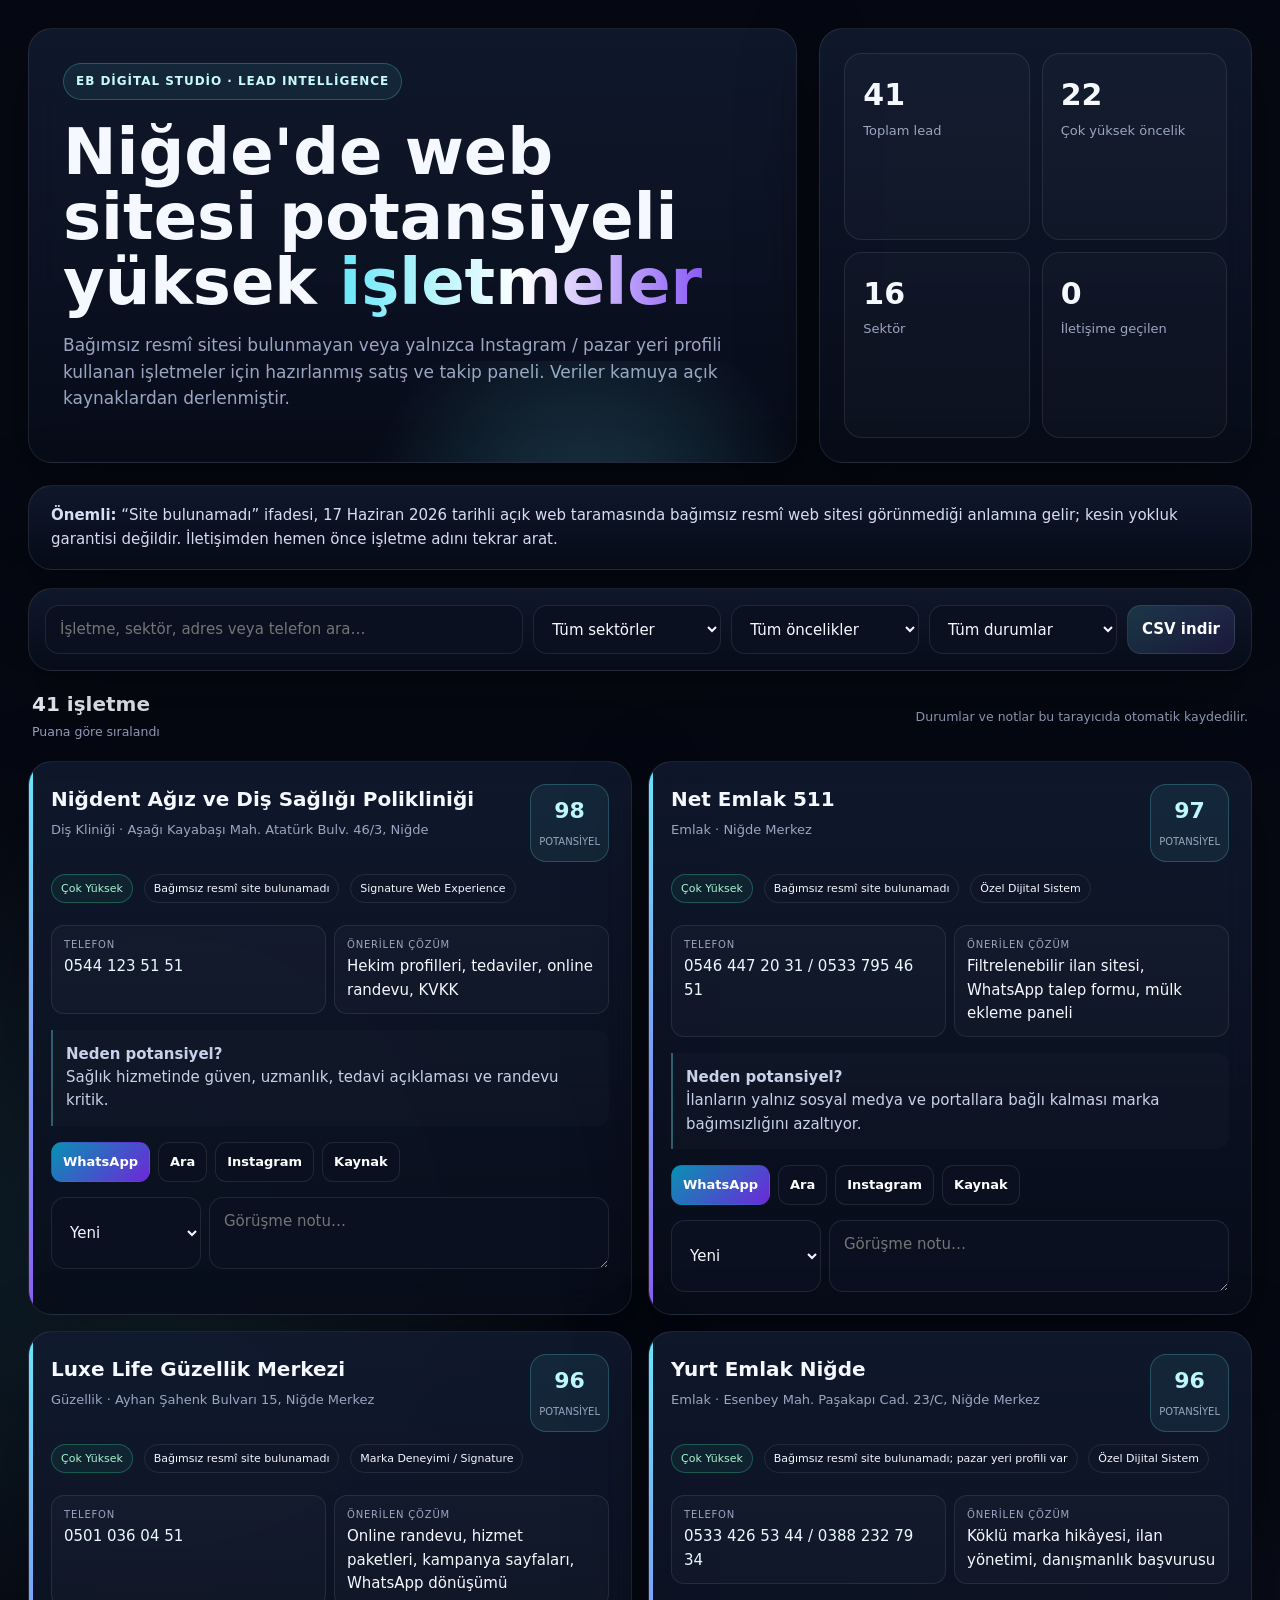
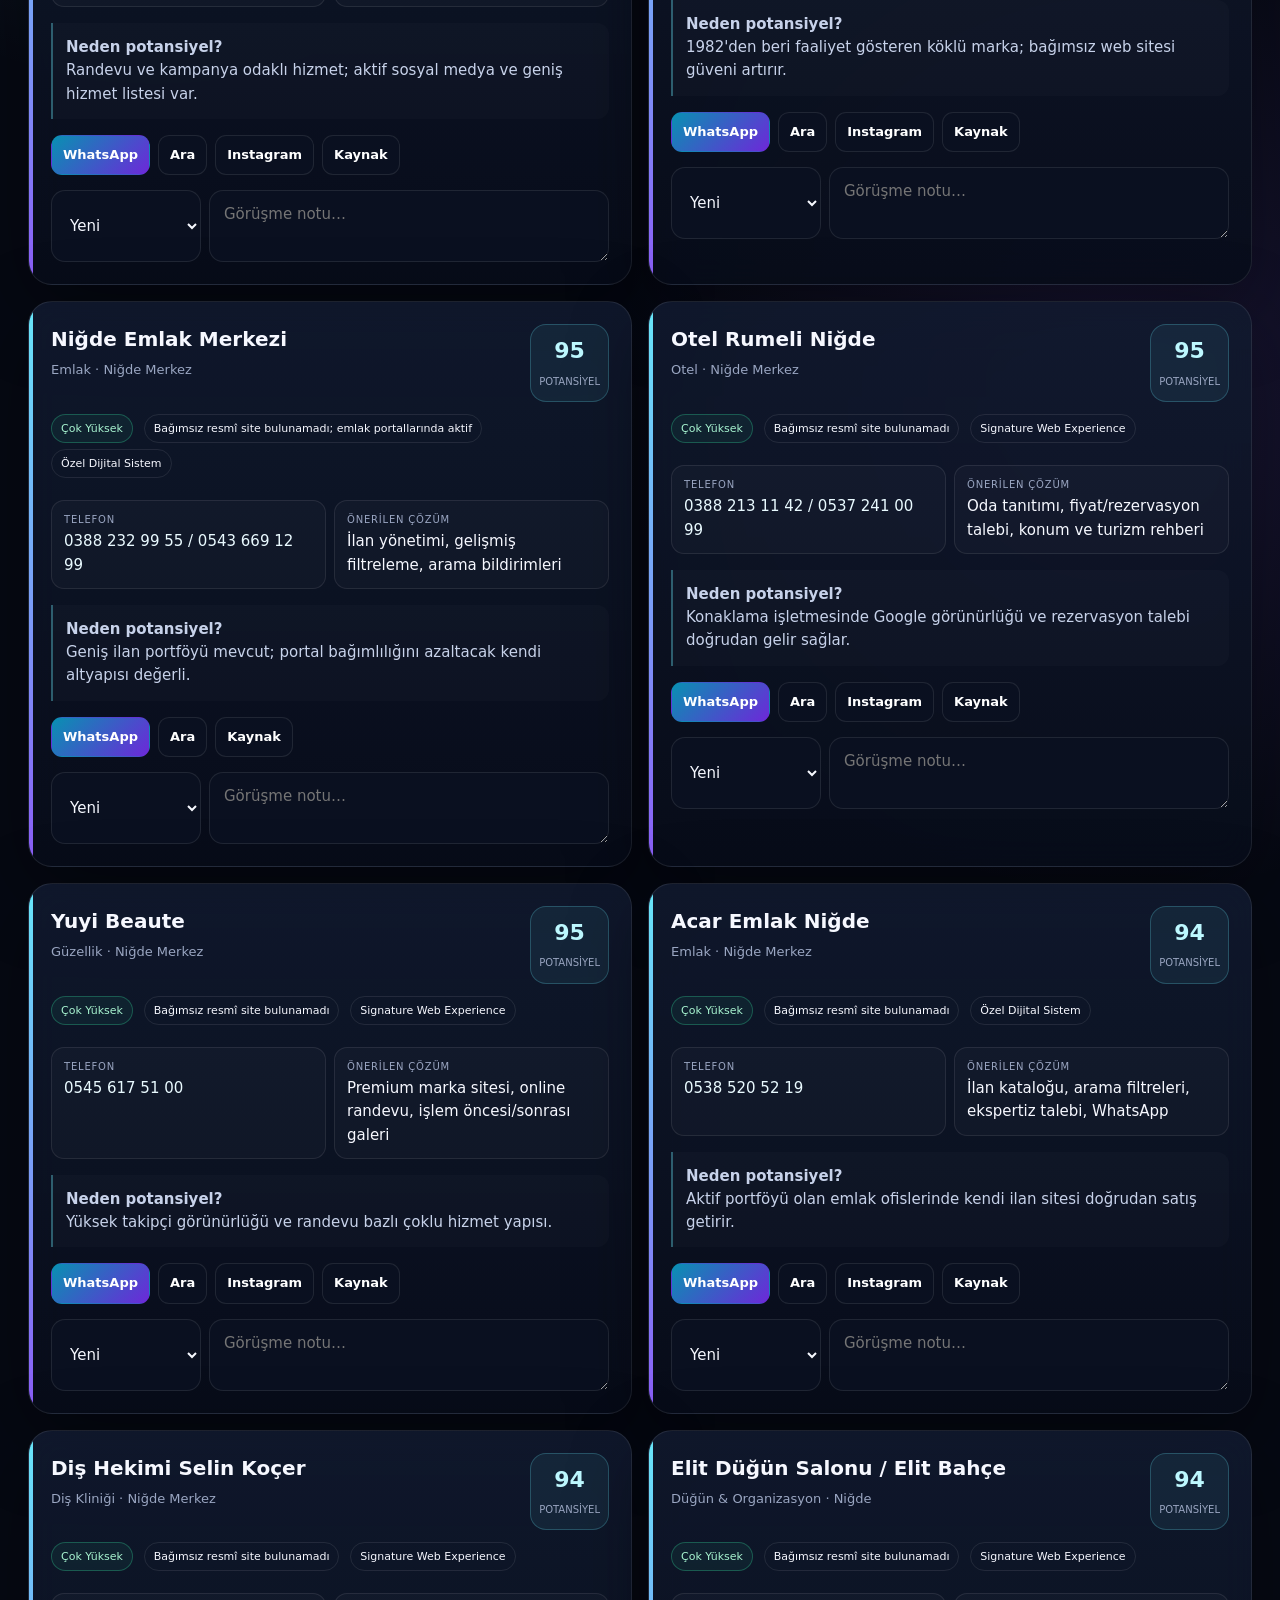
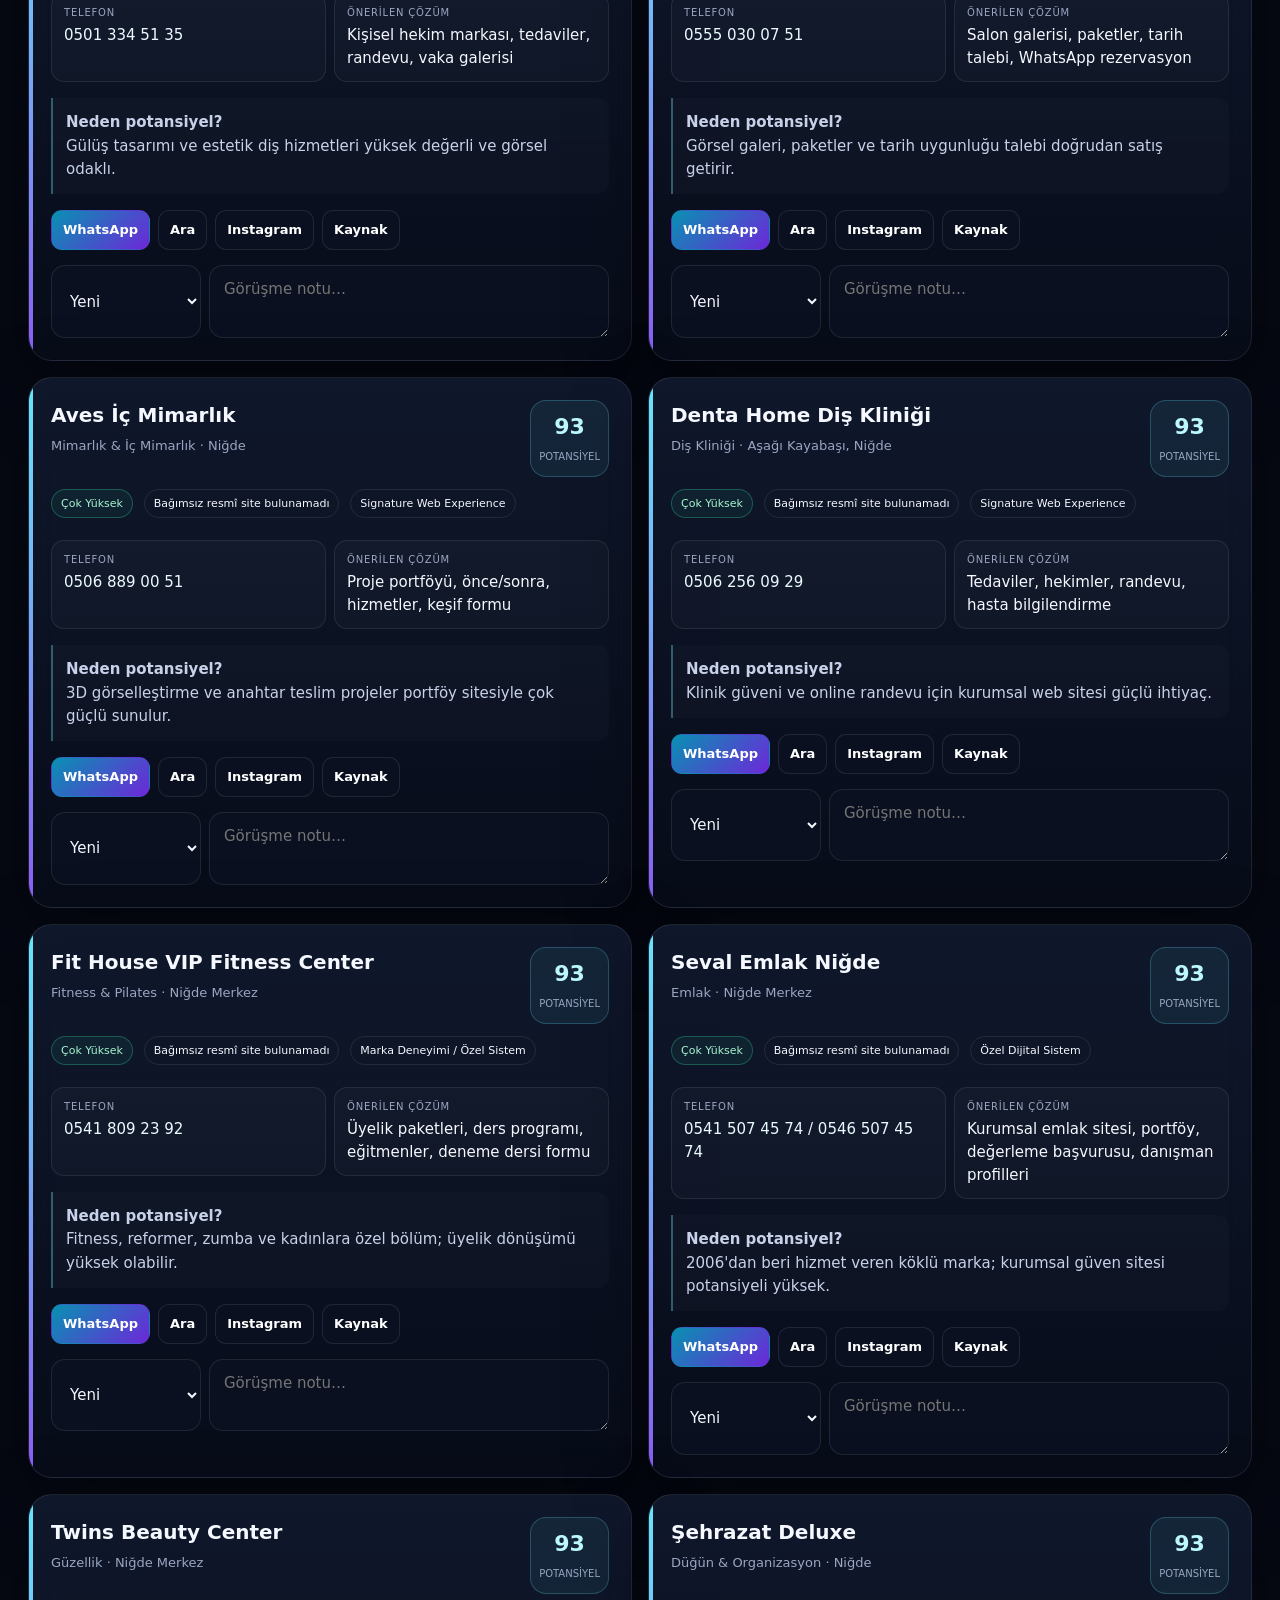
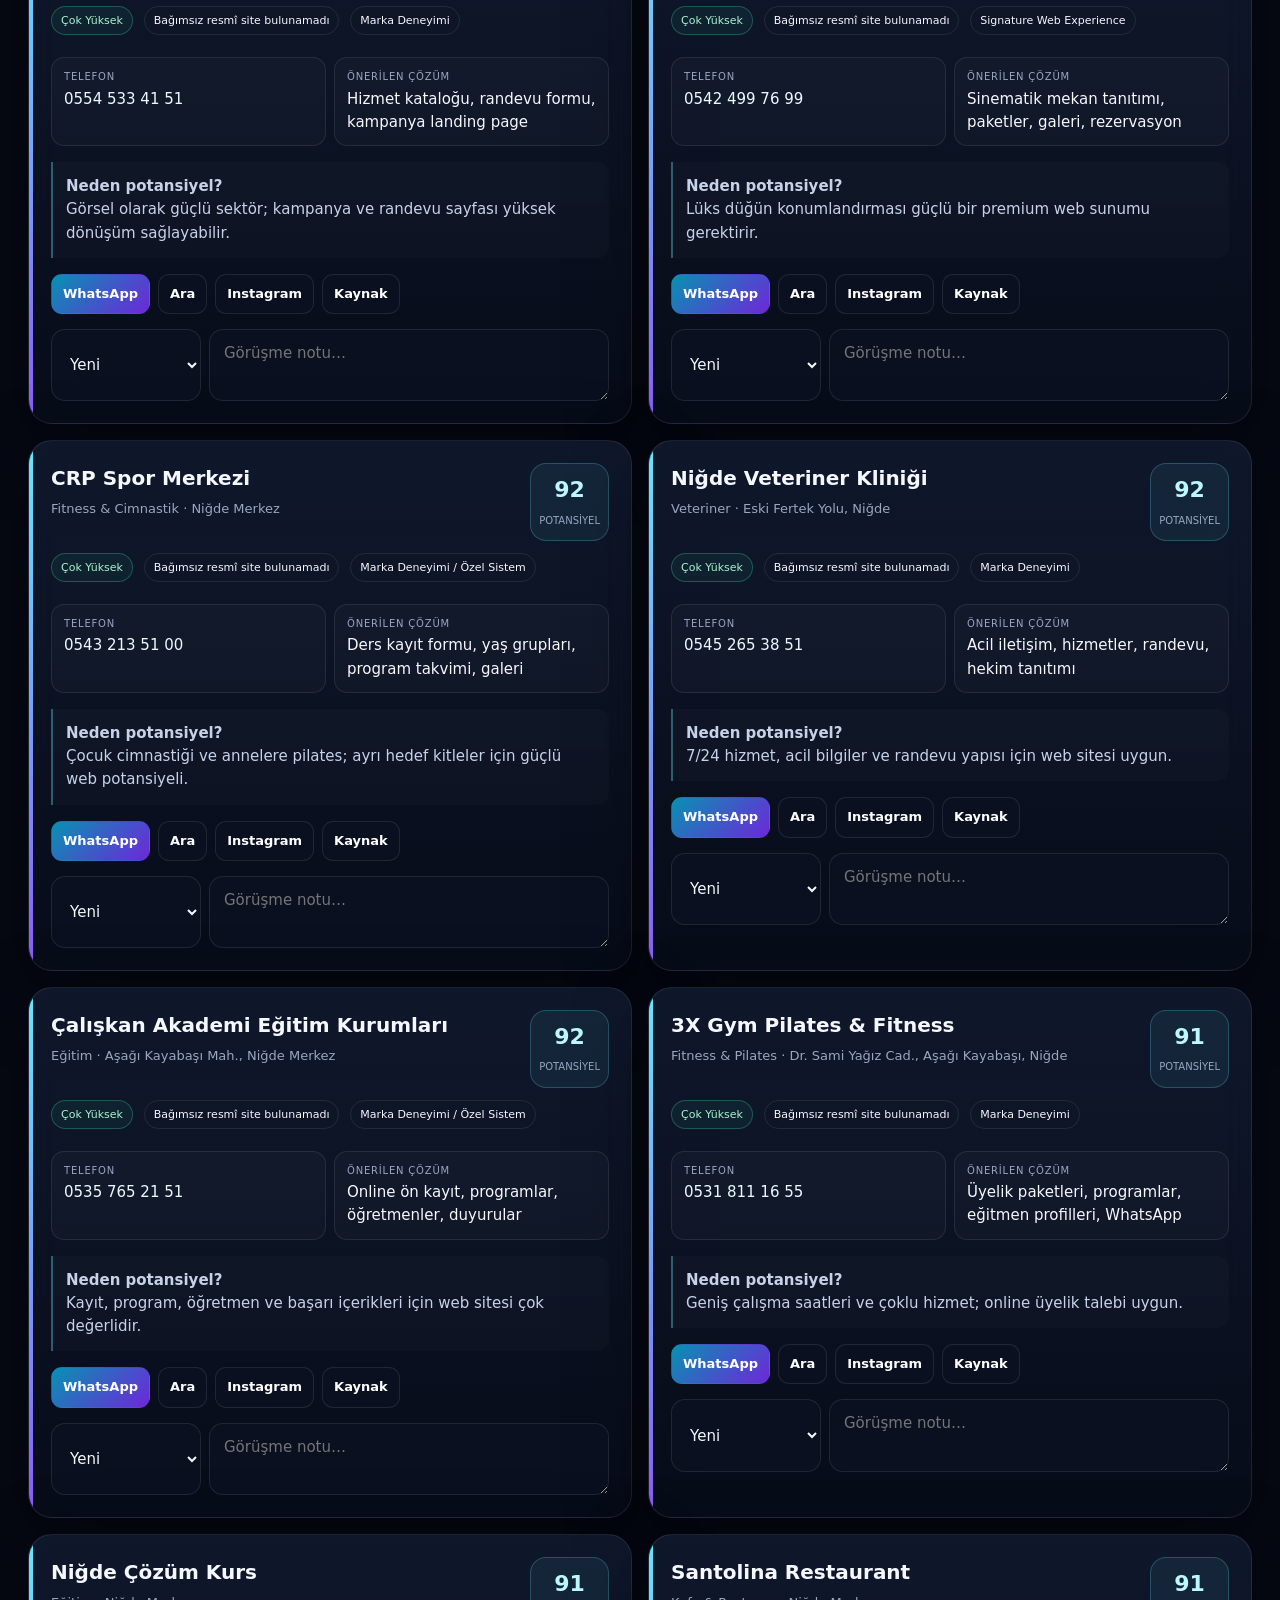
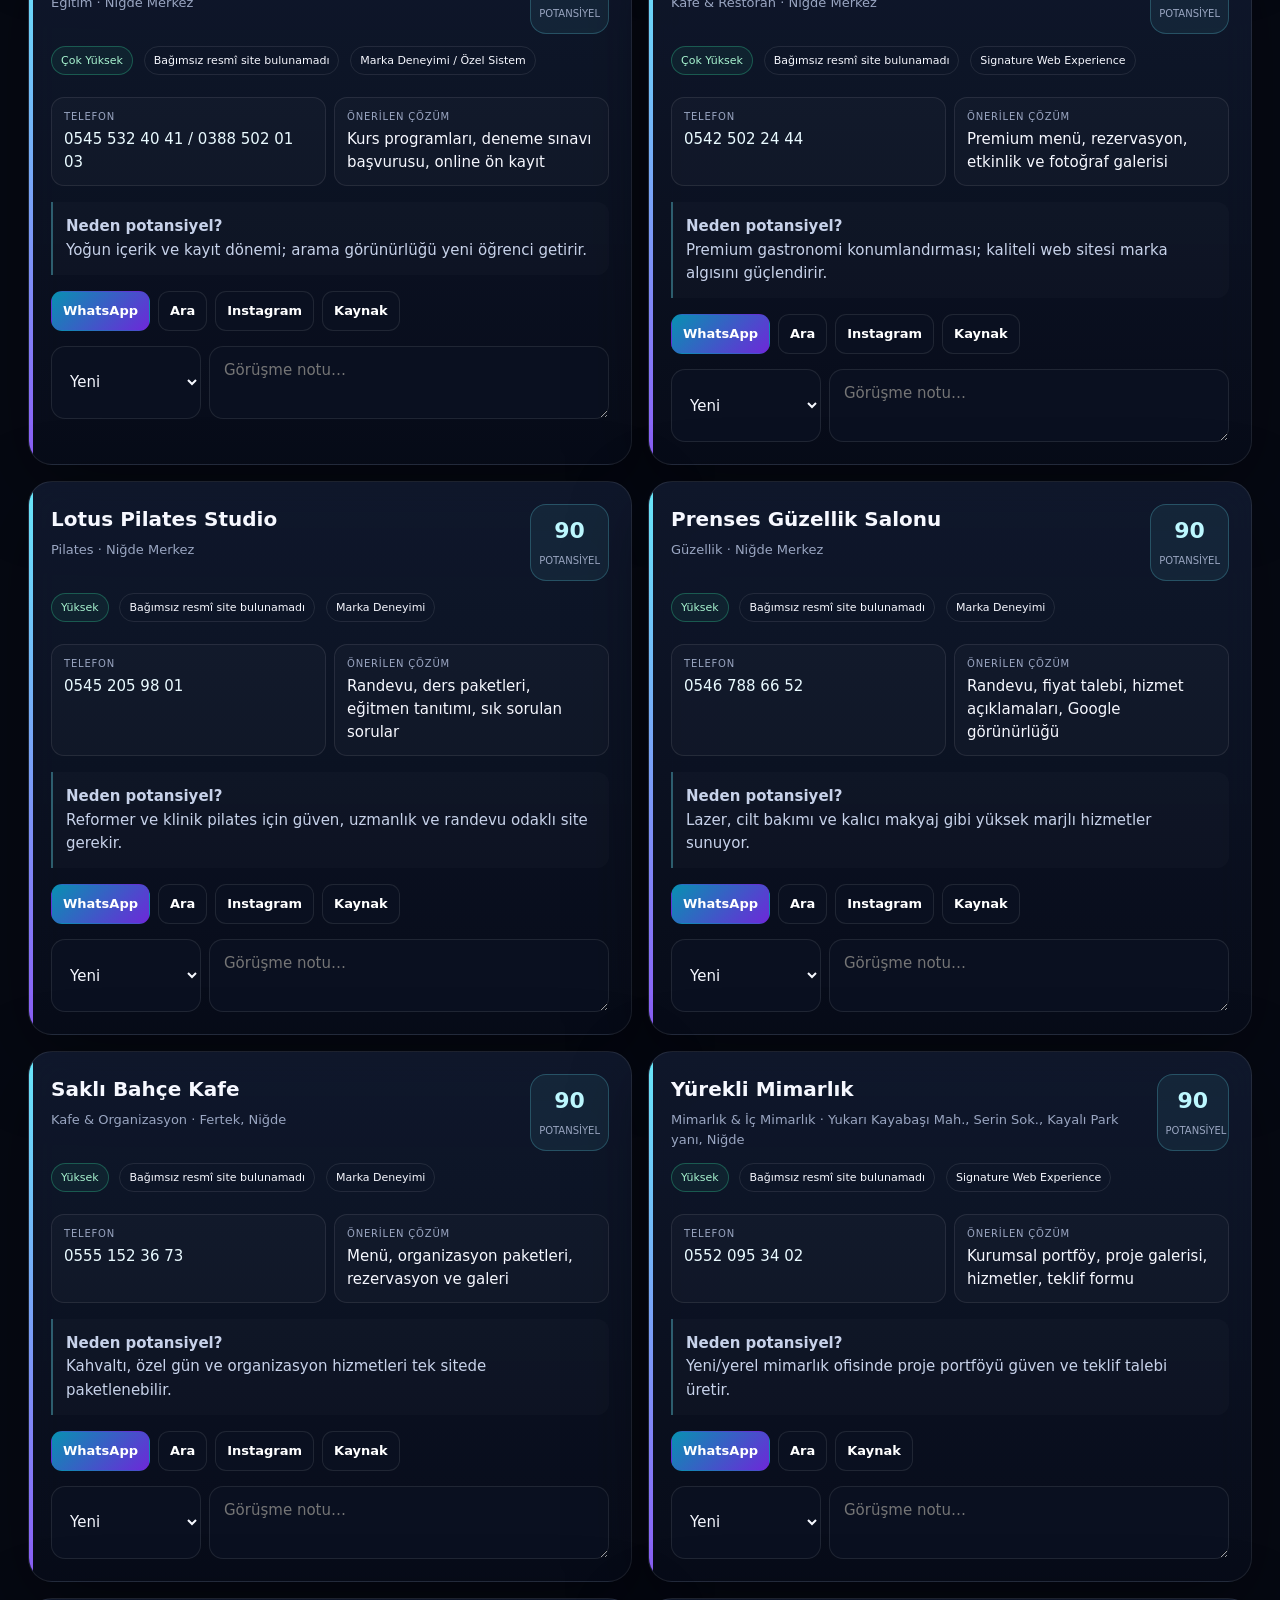
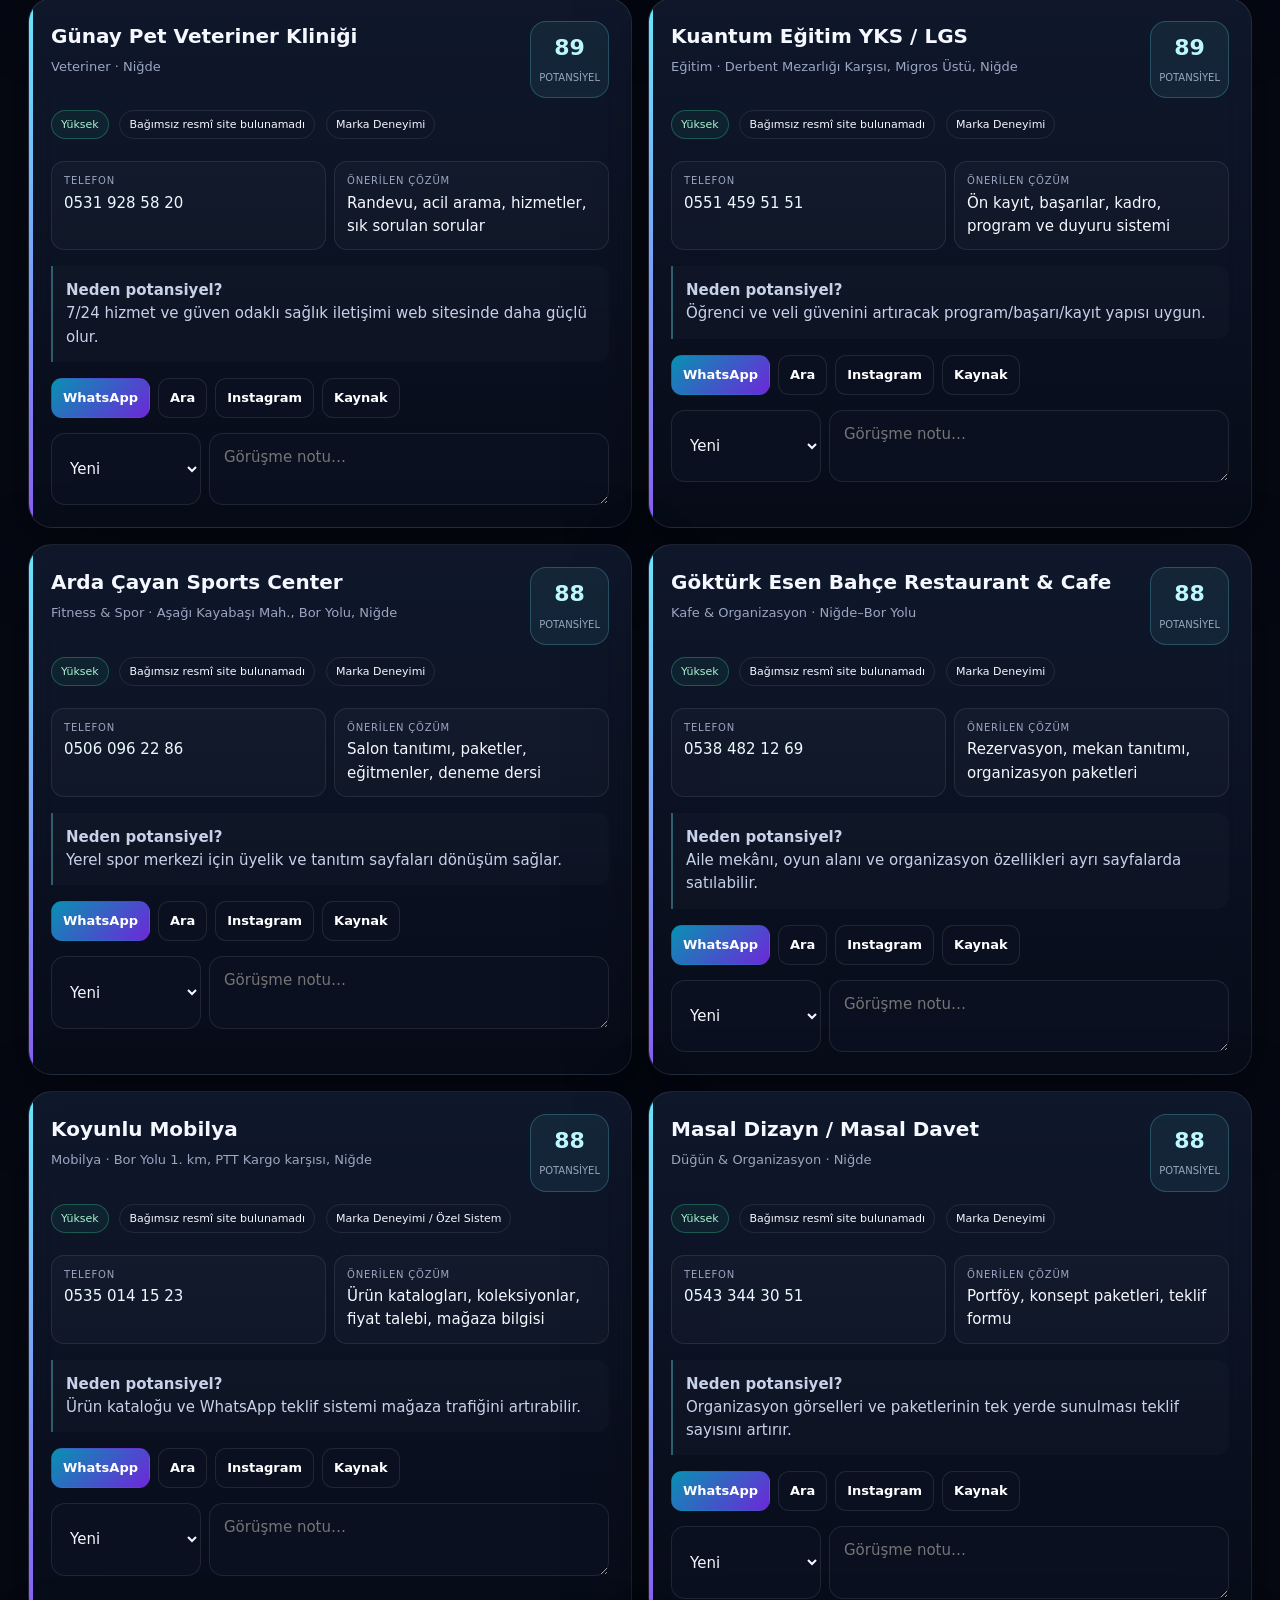
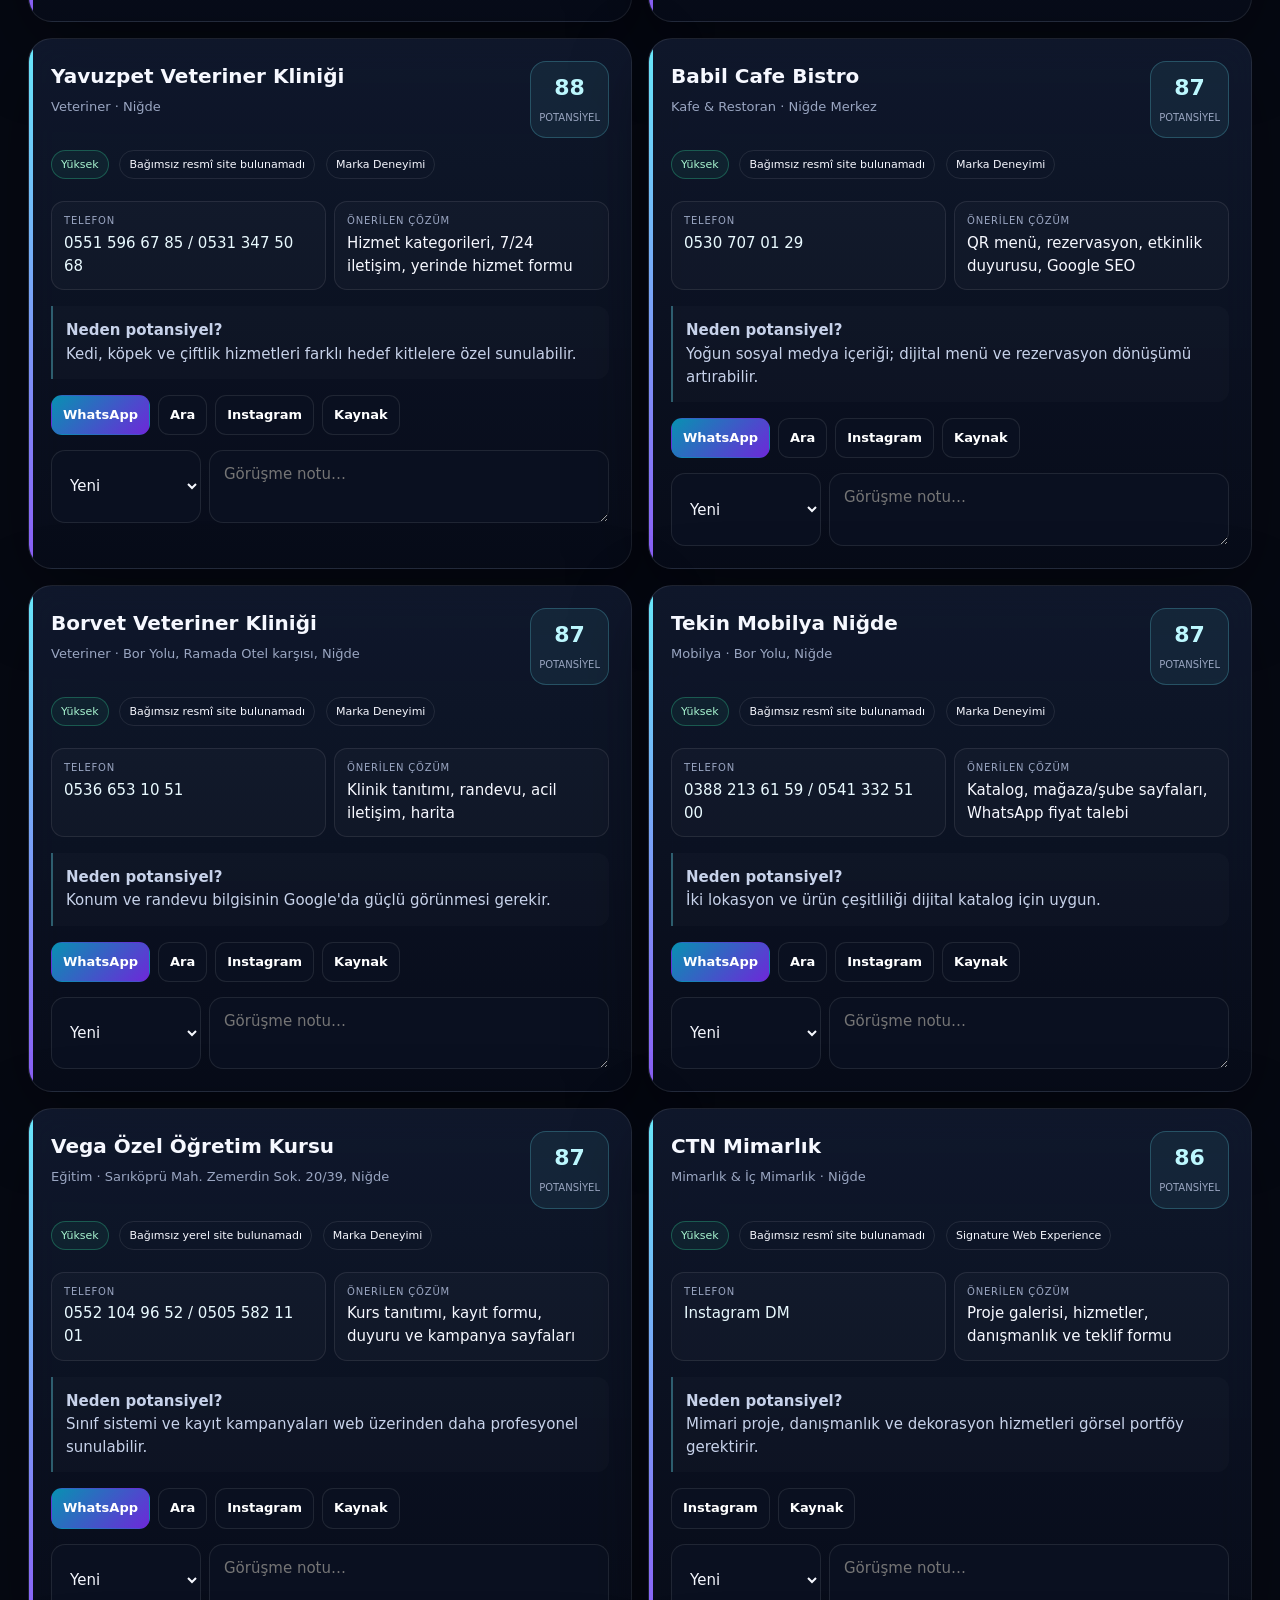
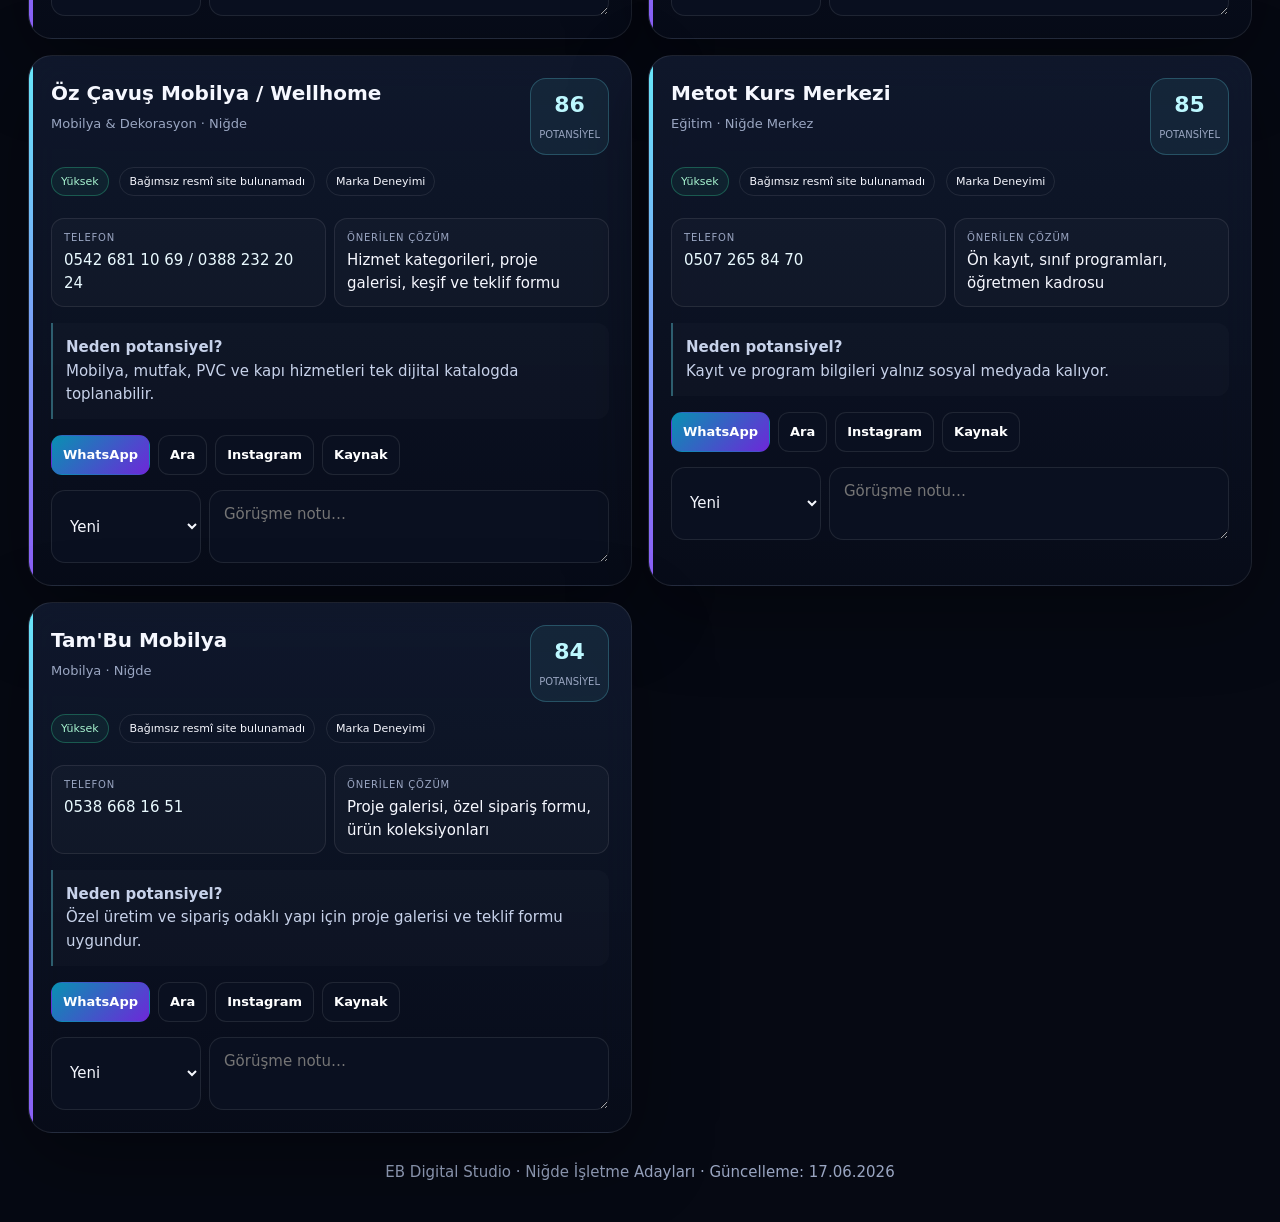
==== index.html @ fa76f68d "Add files via upload" ====
<!doctype html>
<html lang="tr">
<head>
<meta charset="utf-8">
<meta name="viewport" content="width=device-width,initial-scale=1">
<title>Niğde Web Sitesi Potansiyel İşletmeler | EB Digital Studio</title>
<meta name="description" content="Niğde'de bağımsız web sitesi bulunmayan veya yalnız sosyal medya/pazar yeri kullanan yüksek potansiyelli işletmeler için lead takip paneli.">
<style>
:root {
  --bg:#060913; --panel:#0d1324; --panel2:#111a2f; --text:#f6f8ff; --muted:#9aa6c2;
  --line:rgba(255,255,255,.09); --accent:#67e8f9; --accent2:#8b5cf6; --good:#34d399;
  --warn:#fbbf24; --danger:#fb7185; --shadow:0 24px 80px rgba(0,0,0,.35);
}
*{box-sizing:border-box}
html{scroll-behavior:smooth}
body{margin:0;background:
radial-gradient(circle at 12% 10%,rgba(103,232,249,.12),transparent 28rem),
radial-gradient(circle at 88% 16%,rgba(139,92,246,.14),transparent 32rem),var(--bg);
color:var(--text);font:15px/1.55 Inter,ui-sans-serif,system-ui,-apple-system,BlinkMacSystemFont,"Segoe UI",sans-serif;min-height:100vh}
a{color:inherit}.shell{max-width:1480px;margin:auto;padding:28px}
.hero{display:grid;grid-template-columns:1.6fr .9fr;gap:22px;align-items:stretch;margin-bottom:22px}
.panel{background:linear-gradient(180deg,rgba(17,26,47,.88),rgba(8,13,26,.9));border:1px solid var(--line);border-radius:24px;box-shadow:var(--shadow);backdrop-filter:blur(16px)}
.hero-main{padding:34px;position:relative;overflow:hidden}
.hero-main:after{content:"";position:absolute;inset:auto -10% -55% 35%;height:340px;background:radial-gradient(circle,rgba(103,232,249,.22),transparent 68%);pointer-events:none}
.badge{display:inline-flex;gap:8px;align-items:center;padding:8px 12px;border:1px solid rgba(103,232,249,.26);border-radius:999px;background:rgba(103,232,249,.07);color:#c7f9ff;font-weight:700;font-size:12px;letter-spacing:.08em;text-transform:uppercase}
h1{font-size:clamp(32px,5vw,66px);line-height:1.02;margin:20px 0 14px;max-width:880px}
.grad{background:linear-gradient(90deg,var(--accent),#fff,var(--accent2));-webkit-background-clip:text;color:transparent}
.hero p{color:var(--muted);max-width:860px;font-size:17px}
.stats{padding:24px;display:grid;grid-template-columns:repeat(2,1fr);gap:12px}
.stat{padding:18px;border:1px solid var(--line);border-radius:18px;background:rgba(255,255,255,.025)}
.stat b{font-size:30px;display:block}.stat span{color:var(--muted);font-size:13px}
.notice{padding:18px 22px;margin:18px 0;color:#d6def5}
.toolbar{padding:16px;display:grid;grid-template-columns:1.4fr repeat(3,minmax(150px,.55fr)) auto;gap:10px;position:sticky;top:10px;z-index:20}
input,select,button,textarea{font:inherit}.control{width:100%;border:1px solid var(--line);background:#0a1020;color:var(--text);padding:12px 14px;border-radius:14px;outline:none}
.control:focus{border-color:rgba(103,232,249,.55);box-shadow:0 0 0 4px rgba(103,232,249,.08)}
button{cursor:pointer}.btn{border:1px solid var(--line);background:linear-gradient(135deg,rgba(103,232,249,.16),rgba(139,92,246,.14));color:#fff;border-radius:14px;padding:11px 14px;font-weight:800}
.btn:hover{border-color:rgba(103,232,249,.45);transform:translateY(-1px)}
.summary{display:flex;gap:10px;align-items:center;justify-content:space-between;margin:18px 4px}
.summary strong{font-size:20px}.summary small{color:var(--muted)}
.grid{display:grid;grid-template-columns:repeat(2,minmax(0,1fr));gap:16px}
.card{padding:22px;position:relative;overflow:hidden}.card:before{content:"";position:absolute;inset:0 auto auto 0;width:4px;height:100%;background:linear-gradient(var(--accent),var(--accent2))}
.card-head{display:flex;justify-content:space-between;gap:16px;align-items:flex-start}
.card h2{margin:0 0 5px;font-size:20px}.cat{color:var(--muted);font-size:13px}
.score{min-width:70px;text-align:center;border-radius:16px;padding:9px 8px;border:1px solid rgba(103,232,249,.23);background:rgba(103,232,249,.07)}
.score b{font-size:22px;display:block;color:#bdf8ff}.score span{font-size:10px;color:var(--muted)}
.meta{display:grid;grid-template-columns:repeat(2,minmax(0,1fr));gap:8px;margin:16px 0}
.meta div{padding:11px 12px;border:1px solid var(--line);border-radius:13px;background:rgba(255,255,255,.025)}
.meta small{display:block;color:var(--muted);font-size:10px;text-transform:uppercase;letter-spacing:.08em;margin-bottom:3px}
.meta a{text-decoration:none;color:#e9faff}
.tag{display:inline-flex;padding:5px 9px;border-radius:999px;border:1px solid var(--line);font-size:11px;margin:0 6px 6px 0}
.tag.high{border-color:rgba(52,211,153,.32);color:#a7f3d0;background:rgba(52,211,153,.07)}
.copy{margin:12px 0;padding:13px;border-left:2px solid rgba(103,232,249,.35);background:rgba(255,255,255,.02);border-radius:0 12px 12px 0;color:#c7d2ea}
.actions{display:flex;gap:8px;flex-wrap:wrap;margin-top:16px}
.actions a,.actions button{text-decoration:none;border:1px solid var(--line);background:#0a1020;color:#fff;padding:9px 11px;border-radius:11px;font-weight:700;font-size:13px}
.actions a.primary{background:linear-gradient(135deg,#0891b2,#6d28d9);border-color:transparent}
.crm{display:grid;grid-template-columns:150px 1fr;gap:8px;margin-top:15px}.note{min-height:42px;resize:vertical}
.footer{margin:28px 0 10px;text-align:center;color:var(--muted)}.empty{padding:60px;text-align:center;color:var(--muted);display:none}
@media(max-width:1050px){.hero{grid-template-columns:1fr}.toolbar{grid-template-columns:1fr 1fr}.grid{grid-template-columns:1fr}}
@media(max-width:620px){.shell{padding:14px}.hero-main{padding:24px}.toolbar{grid-template-columns:1fr;position:static}.stats{grid-template-columns:1fr 1fr;padding:14px}.meta{grid-template-columns:1fr}.crm{grid-template-columns:1fr}}
</style>
</head>
<body>
<div class="shell">
  <section class="hero">
    <div class="panel hero-main">
      <span class="badge">EB Digital Studio · Lead Intelligence</span>
      <h1>Niğde'de web sitesi potansiyeli yüksek <span class="grad">işletmeler</span></h1>
      <p>Bağımsız resmî sitesi bulunmayan veya yalnızca Instagram / pazar yeri profili kullanan işletmeler için hazırlanmış satış ve takip paneli. Veriler kamuya açık kaynaklardan derlenmiştir.</p>
    </div>
    <div class="panel stats">
      <div class="stat"><b id="totalStat">41</b><span>Toplam lead</span></div>
      <div class="stat"><b id="veryHighStat">22</b><span>Çok yüksek öncelik</span></div>
      <div class="stat"><b id="categoryStat">16</b><span>Sektör</span></div>
      <div class="stat"><b id="contactedStat">0</b><span>İletişime geçilen</span></div>
    </div>
  </section>

  <div class="panel notice">
    <strong>Önemli:</strong> “Site bulunamadı” ifadesi, 17 Haziran 2026 tarihli açık web taramasında bağımsız resmî web sitesi görünmediği anlamına gelir; kesin yokluk garantisi değildir. İletişimden hemen önce işletme adını tekrar arat.
  </div>

  <section class="panel toolbar">
    <input class="control" id="search" placeholder="İşletme, sektör, adres veya telefon ara…">
    <select class="control" id="category"><option value="">Tüm sektörler</option></select>
    <select class="control" id="priority"><option value="">Tüm öncelikler</option><option>Çok Yüksek</option><option>Yüksek</option></select>
    <select class="control" id="crmFilter"><option value="">Tüm durumlar</option><option>Yeni</option><option>İletişime Geçildi</option><option>Takip</option><option>İlgileniyor</option><option>Kazanıldı</option><option>Uygun Değil</option></select>
    <button class="btn" id="exportBtn">CSV indir</button>
  </section>

  <div class="summary">
    <div><strong id="resultCount">41 işletme</strong><br><small>Puana göre sıralandı</small></div>
    <small>Durumlar ve notlar bu tarayıcıda otomatik kaydedilir.</small>
  </div>

  <main class="grid" id="grid"></main>
  <div class="panel empty" id="empty">Bu filtrelere uygun işletme bulunamadı.</div>
  <footer class="footer">EB Digital Studio · Niğde İşletme Adayları · Güncelleme: 17.06.2026</footer>
</div>

<script>
const leads = [{"name": "Niğdent Ağız ve Diş Sağlığı Polikliniği", "category": "Diş Kliniği", "phone": "0544 123 51 51", "instagram": "https://www.instagram.com/nigdentadsp/", "address": "Aşağı Kayabaşı Mah. Atatürk Bulv. 46/3, Niğde", "score": 98, "priority": "Çok Yüksek", "status": "Bağımsız resmî site bulunamadı", "reason": "Sağlık hizmetinde güven, uzmanlık, tedavi açıklaması ve randevu kritik.", "solution": "Hekim profilleri, tedaviler, online randevu, KVKK", "package": "Signature Web Experience", "source": "https://www.instagram.com/nigdentadsp/"}, {"name": "Net Emlak 511", "category": "Emlak", "phone": "0546 447 20 31 / 0533 795 46 51", "instagram": "https://www.instagram.com/net_emlak511/", "address": "Niğde Merkez", "score": 97, "priority": "Çok Yüksek", "status": "Bağımsız resmî site bulunamadı", "reason": "İlanların yalnız sosyal medya ve portallara bağlı kalması marka bağımsızlığını azaltıyor.", "solution": "Filtrelenebilir ilan sitesi, WhatsApp talep formu, mülk ekleme paneli", "package": "Özel Dijital Sistem", "source": "https://www.instagram.com/net_emlak511/"}, {"name": "Luxe Life Güzellik Merkezi", "category": "Güzellik", "phone": "0501 036 04 51", "instagram": "https://www.instagram.com/luxelife_nigde/", "address": "Ayhan Şahenk Bulvarı 15, Niğde Merkez", "score": 96, "priority": "Çok Yüksek", "status": "Bağımsız resmî site bulunamadı", "reason": "Randevu ve kampanya odaklı hizmet; aktif sosyal medya ve geniş hizmet listesi var.", "solution": "Online randevu, hizmet paketleri, kampanya sayfaları, WhatsApp dönüşümü", "package": "Marka Deneyimi / Signature", "source": "https://www.instagram.com/luxelife_nigde/"}, {"name": "Yurt Emlak Niğde", "category": "Emlak", "phone": "0533 426 53 44 / 0388 232 79 34", "instagram": "https://www.instagram.com/yurtemlaknigde/", "address": "Esenbey Mah. Paşakapı Cad. 23/C, Niğde Merkez", "score": 96, "priority": "Çok Yüksek", "status": "Bağımsız resmî site bulunamadı; pazar yeri profili var", "reason": "1982'den beri faaliyet gösteren köklü marka; bağımsız web sitesi güveni artırır.", "solution": "Köklü marka hikâyesi, ilan yönetimi, danışmanlık başvurusu", "package": "Özel Dijital Sistem", "source": "https://www.instagram.com/yurtemlaknigde/"}, {"name": "Niğde Emlak Merkezi", "category": "Emlak", "phone": "0388 232 99 55 / 0543 669 12 99", "instagram": "", "address": "Niğde Merkez", "score": 95, "priority": "Çok Yüksek", "status": "Bağımsız resmî site bulunamadı; emlak portallarında aktif", "reason": "Geniş ilan portföyü mevcut; portal bağımlılığını azaltacak kendi altyapısı değerli.", "solution": "İlan yönetimi, gelişmiş filtreleme, arama bildirimleri", "package": "Özel Dijital Sistem", "source": "https://www.hepsiemlak.com/emlak-ofisi/nigde-emlak-merkezi-692268"}, {"name": "Otel Rumeli Niğde", "category": "Otel", "phone": "0388 213 11 42 / 0537 241 00 99", "instagram": "https://www.instagram.com/otel_rumeli/", "address": "Niğde Merkez", "score": 95, "priority": "Çok Yüksek", "status": "Bağımsız resmî site bulunamadı", "reason": "Konaklama işletmesinde Google görünürlüğü ve rezervasyon talebi doğrudan gelir sağlar.", "solution": "Oda tanıtımı, fiyat/rezervasyon talebi, konum ve turizm rehberi", "package": "Signature Web Experience", "source": "https://www.instagram.com/otel_rumeli/"}, {"name": "Yuyi Beaute", "category": "Güzellik", "phone": "0545 617 51 00", "instagram": "https://www.instagram.com/yuyibeaute/", "address": "Niğde Merkez", "score": 95, "priority": "Çok Yüksek", "status": "Bağımsız resmî site bulunamadı", "reason": "Yüksek takipçi görünürlüğü ve randevu bazlı çoklu hizmet yapısı.", "solution": "Premium marka sitesi, online randevu, işlem öncesi/sonrası galeri", "package": "Signature Web Experience", "source": "https://www.instagram.com/yuyibeaute/"}, {"name": "Acar Emlak Niğde", "category": "Emlak", "phone": "0538 520 52 19", "instagram": "https://www.instagram.com/acaremlaknigde/", "address": "Niğde Merkez", "score": 94, "priority": "Çok Yüksek", "status": "Bağımsız resmî site bulunamadı", "reason": "Aktif portföyü olan emlak ofislerinde kendi ilan sitesi doğrudan satış getirir.", "solution": "İlan kataloğu, arama filtreleri, ekspertiz talebi, WhatsApp", "package": "Özel Dijital Sistem", "source": "https://www.instagram.com/acaremlaknigde/"}, {"name": "Diş Hekimi Selin Koçer", "category": "Diş Kliniği", "phone": "0501 334 51 35", "instagram": "https://www.instagram.com/nigdestetikdishekimi/", "address": "Niğde Merkez", "score": 94, "priority": "Çok Yüksek", "status": "Bağımsız resmî site bulunamadı", "reason": "Gülüş tasarımı ve estetik diş hizmetleri yüksek değerli ve görsel odaklı.", "solution": "Kişisel hekim markası, tedaviler, randevu, vaka galerisi", "package": "Signature Web Experience", "source": "https://www.instagram.com/nigdestetikdishekimi/"}, {"name": "Elit Düğün Salonu / Elit Bahçe", "category": "Düğün & Organizasyon", "phone": "0555 030 07 51", "instagram": "https://www.instagram.com/elitsalon51/", "address": "Niğde", "score": 94, "priority": "Çok Yüksek", "status": "Bağımsız resmî site bulunamadı", "reason": "Görsel galeri, paketler ve tarih uygunluğu talebi doğrudan satış getirir.", "solution": "Salon galerisi, paketler, tarih talebi, WhatsApp rezervasyon", "package": "Signature Web Experience", "source": "https://www.instagram.com/elitsalon51/"}, {"name": "Aves İç Mimarlık", "category": "Mimarlık & İç Mimarlık", "phone": "0506 889 00 51", "instagram": "https://www.instagram.com/aves_icmimarlik/", "address": "Niğde", "score": 93, "priority": "Çok Yüksek", "status": "Bağımsız resmî site bulunamadı", "reason": "3D görselleştirme ve anahtar teslim projeler portföy sitesiyle çok güçlü sunulur.", "solution": "Proje portföyü, önce/sonra, hizmetler, keşif formu", "package": "Signature Web Experience", "source": "https://www.instagram.com/aves_icmimarlik/"}, {"name": "Denta Home Diş Kliniği", "category": "Diş Kliniği", "phone": "0506 256 09 29", "instagram": "https://www.instagram.com/dentahomenigde/", "address": "Aşağı Kayabaşı, Niğde", "score": 93, "priority": "Çok Yüksek", "status": "Bağımsız resmî site bulunamadı", "reason": "Klinik güveni ve online randevu için kurumsal web sitesi güçlü ihtiyaç.", "solution": "Tedaviler, hekimler, randevu, hasta bilgilendirme", "package": "Signature Web Experience", "source": "https://www.instagram.com/dentahomenigde/"}, {"name": "Fit House VIP Fitness Center", "category": "Fitness & Pilates", "phone": "0541 809 23 92", "instagram": "https://www.instagram.com/fithousevip/", "address": "Niğde Merkez", "score": 93, "priority": "Çok Yüksek", "status": "Bağımsız resmî site bulunamadı", "reason": "Fitness, reformer, zumba ve kadınlara özel bölüm; üyelik dönüşümü yüksek olabilir.", "solution": "Üyelik paketleri, ders programı, eğitmenler, deneme dersi formu", "package": "Marka Deneyimi / Özel Sistem", "source": "https://www.instagram.com/fithousevip/"}, {"name": "Seval Emlak Niğde", "category": "Emlak", "phone": "0541 507 45 74 / 0546 507 45 74", "instagram": "https://www.instagram.com/sevalemlaknigde/", "address": "Niğde Merkez", "score": 93, "priority": "Çok Yüksek", "status": "Bağımsız resmî site bulunamadı", "reason": "2006'dan beri hizmet veren köklü marka; kurumsal güven sitesi potansiyeli yüksek.", "solution": "Kurumsal emlak sitesi, portföy, değerleme başvurusu, danışman profilleri", "package": "Özel Dijital Sistem", "source": "https://www.instagram.com/sevalemlaknigde/"}, {"name": "Twins Beauty Center", "category": "Güzellik", "phone": "0554 533 41 51", "instagram": "https://www.instagram.com/twinss_beauty_center/", "address": "Niğde Merkez", "score": 93, "priority": "Çok Yüksek", "status": "Bağımsız resmî site bulunamadı", "reason": "Görsel olarak güçlü sektör; kampanya ve randevu sayfası yüksek dönüşüm sağlayabilir.", "solution": "Hizmet kataloğu, randevu formu, kampanya landing page", "package": "Marka Deneyimi", "source": "https://www.instagram.com/twinss_beauty_center/"}, {"name": "Şehrazat Deluxe", "category": "Düğün & Organizasyon", "phone": "0542 499 76 99", "instagram": "https://www.instagram.com/sehrazatdeluxe/", "address": "Niğde", "score": 93, "priority": "Çok Yüksek", "status": "Bağımsız resmî site bulunamadı", "reason": "Lüks düğün konumlandırması güçlü bir premium web sunumu gerektirir.", "solution": "Sinematik mekan tanıtımı, paketler, galeri, rezervasyon", "package": "Signature Web Experience", "source": "https://www.instagram.com/sehrazatdeluxe/"}, {"name": "CRP Spor Merkezi", "category": "Fitness & Cimnastik", "phone": "0543 213 51 00", "instagram": "https://www.instagram.com/crpspormerkezi/", "address": "Niğde Merkez", "score": 92, "priority": "Çok Yüksek", "status": "Bağımsız resmî site bulunamadı", "reason": "Çocuk cimnastiği ve annelere pilates; ayrı hedef kitleler için güçlü web potansiyeli.", "solution": "Ders kayıt formu, yaş grupları, program takvimi, galeri", "package": "Marka Deneyimi / Özel Sistem", "source": "https://www.instagram.com/crpspormerkezi/"}, {"name": "Niğde Veteriner Kliniği", "category": "Veteriner", "phone": "0545 265 38 51", "instagram": "https://www.instagram.com/nigdeveterinerklinigi/", "address": "Eski Fertek Yolu, Niğde", "score": 92, "priority": "Çok Yüksek", "status": "Bağımsız resmî site bulunamadı", "reason": "7/24 hizmet, acil bilgiler ve randevu yapısı için web sitesi uygun.", "solution": "Acil iletişim, hizmetler, randevu, hekim tanıtımı", "package": "Marka Deneyimi", "source": "https://www.instagram.com/nigdeveterinerklinigi/"}, {"name": "Çalışkan Akademi Eğitim Kurumları", "category": "Eğitim", "phone": "0535 765 21 51", "instagram": "https://www.instagram.com/caliskan_egitim/", "address": "Aşağı Kayabaşı Mah., Niğde Merkez", "score": 92, "priority": "Çok Yüksek", "status": "Bağımsız resmî site bulunamadı", "reason": "Kayıt, program, öğretmen ve başarı içerikleri için web sitesi çok değerlidir.", "solution": "Online ön kayıt, programlar, öğretmenler, duyurular", "package": "Marka Deneyimi / Özel Sistem", "source": "https://www.instagram.com/caliskan_egitim/"}, {"name": "3X Gym Pilates & Fitness", "category": "Fitness & Pilates", "phone": "0531 811 16 55", "instagram": "https://www.instagram.com/3xgym/", "address": "Dr. Sami Yağız Cad., Aşağı Kayabaşı, Niğde", "score": 91, "priority": "Çok Yüksek", "status": "Bağımsız resmî site bulunamadı", "reason": "Geniş çalışma saatleri ve çoklu hizmet; online üyelik talebi uygun.", "solution": "Üyelik paketleri, programlar, eğitmen profilleri, WhatsApp", "package": "Marka Deneyimi", "source": "https://www.instagram.com/3xgym/"}, {"name": "Niğde Çözüm Kurs", "category": "Eğitim", "phone": "0545 532 40 41 / 0388 502 01 03", "instagram": "https://www.instagram.com/nigdecozumkurs/", "address": "Niğde Merkez", "score": 91, "priority": "Çok Yüksek", "status": "Bağımsız resmî site bulunamadı", "reason": "Yoğun içerik ve kayıt dönemi; arama görünürlüğü yeni öğrenci getirir.", "solution": "Kurs programları, deneme sınavı başvurusu, online ön kayıt", "package": "Marka Deneyimi / Özel Sistem", "source": "https://www.instagram.com/nigdecozumkurs/"}, {"name": "Santolina Restaurant", "category": "Kafe & Restoran", "phone": "0542 502 24 44", "instagram": "https://www.instagram.com/santolinarestaurant/", "address": "Niğde Merkez", "score": 91, "priority": "Çok Yüksek", "status": "Bağımsız resmî site bulunamadı", "reason": "Premium gastronomi konumlandırması; kaliteli web sitesi marka algısını güçlendirir.", "solution": "Premium menü, rezervasyon, etkinlik ve fotoğraf galerisi", "package": "Signature Web Experience", "source": "https://www.instagram.com/santolinarestaurant/"}, {"name": "Lotus Pilates Studio", "category": "Pilates", "phone": "0545 205 98 01", "instagram": "https://www.instagram.com/pilateslotusstudio/", "address": "Niğde Merkez", "score": 90, "priority": "Yüksek", "status": "Bağımsız resmî site bulunamadı", "reason": "Reformer ve klinik pilates için güven, uzmanlık ve randevu odaklı site gerekir.", "solution": "Randevu, ders paketleri, eğitmen tanıtımı, sık sorulan sorular", "package": "Marka Deneyimi", "source": "https://www.instagram.com/pilateslotusstudio/"}, {"name": "Prenses Güzellik Salonu", "category": "Güzellik", "phone": "0546 788 66 52", "instagram": "https://www.instagram.com/prenses_guzellik_salonuuu/", "address": "Niğde Merkez", "score": 90, "priority": "Yüksek", "status": "Bağımsız resmî site bulunamadı", "reason": "Lazer, cilt bakımı ve kalıcı makyaj gibi yüksek marjlı hizmetler sunuyor.", "solution": "Randevu, fiyat talebi, hizmet açıklamaları, Google görünürlüğü", "package": "Marka Deneyimi", "source": "https://www.instagram.com/prenses_guzellik_salonuuu/"}, {"name": "Saklı Bahçe Kafe", "category": "Kafe & Organizasyon", "phone": "0555 152 36 73", "instagram": "https://www.instagram.com/saklibahcenigde/", "address": "Fertek, Niğde", "score": 90, "priority": "Yüksek", "status": "Bağımsız resmî site bulunamadı", "reason": "Kahvaltı, özel gün ve organizasyon hizmetleri tek sitede paketlenebilir.", "solution": "Menü, organizasyon paketleri, rezervasyon ve galeri", "package": "Marka Deneyimi", "source": "https://www.instagram.com/saklibahcenigde/"}, {"name": "Yürekli Mimarlık", "category": "Mimarlık & İç Mimarlık", "phone": "0552 095 34 02", "instagram": "", "address": "Yukarı Kayabaşı Mah., Serin Sok., Kayalı Park yanı, Niğde", "score": 90, "priority": "Yüksek", "status": "Bağımsız resmî site bulunamadı", "reason": "Yeni/yerel mimarlık ofisinde proje portföyü güven ve teklif talebi üretir.", "solution": "Kurumsal portföy, proje galerisi, hizmetler, teklif formu", "package": "Signature Web Experience", "source": "https://www.instagram.com/reel/C6RHHqZNBUA/"}, {"name": "Günay Pet Veteriner Kliniği", "category": "Veteriner", "phone": "0531 928 58 20", "instagram": "https://www.instagram.com/veteriner.gunay/", "address": "Niğde", "score": 89, "priority": "Yüksek", "status": "Bağımsız resmî site bulunamadı", "reason": "7/24 hizmet ve güven odaklı sağlık iletişimi web sitesinde daha güçlü olur.", "solution": "Randevu, acil arama, hizmetler, sık sorulan sorular", "package": "Marka Deneyimi", "source": "https://www.instagram.com/veteriner.gunay/"}, {"name": "Kuantum Eğitim YKS / LGS", "category": "Eğitim", "phone": "0551 459 51 51", "instagram": "https://www.instagram.com/nigdekuantumegitim/", "address": "Derbent Mezarlığı Karşısı, Migros Üstü, Niğde", "score": 89, "priority": "Yüksek", "status": "Bağımsız resmî site bulunamadı", "reason": "Öğrenci ve veli güvenini artıracak program/başarı/kayıt yapısı uygun.", "solution": "Ön kayıt, başarılar, kadro, program ve duyuru sistemi", "package": "Marka Deneyimi", "source": "https://www.instagram.com/nigdekuantumegitim/"}, {"name": "Arda Çayan Sports Center", "category": "Fitness & Spor", "phone": "0506 096 22 86", "instagram": "https://www.instagram.com/ardacayansportscenter/", "address": "Aşağı Kayabaşı Mah., Bor Yolu, Niğde", "score": 88, "priority": "Yüksek", "status": "Bağımsız resmî site bulunamadı", "reason": "Yerel spor merkezi için üyelik ve tanıtım sayfaları dönüşüm sağlar.", "solution": "Salon tanıtımı, paketler, eğitmenler, deneme dersi", "package": "Marka Deneyimi", "source": "https://www.instagram.com/p/DM-nWPwIWmS/"}, {"name": "Göktürk Esen Bahçe Restaurant & Cafe", "category": "Kafe & Organizasyon", "phone": "0538 482 12 69", "instagram": "https://www.instagram.com/esenbahce_gokturk/", "address": "Niğde–Bor Yolu", "score": 88, "priority": "Yüksek", "status": "Bağımsız resmî site bulunamadı", "reason": "Aile mekânı, oyun alanı ve organizasyon özellikleri ayrı sayfalarda satılabilir.", "solution": "Rezervasyon, mekan tanıtımı, organizasyon paketleri", "package": "Marka Deneyimi", "source": "https://www.instagram.com/reel/DLUhDbLtHt2/"}, {"name": "Koyunlu Mobilya", "category": "Mobilya", "phone": "0535 014 15 23", "instagram": "https://www.instagram.com/ergul.mobilya.nigde/", "address": "Bor Yolu 1. km, PTT Kargo karşısı, Niğde", "score": 88, "priority": "Yüksek", "status": "Bağımsız resmî site bulunamadı", "reason": "Ürün kataloğu ve WhatsApp teklif sistemi mağaza trafiğini artırabilir.", "solution": "Ürün katalogları, koleksiyonlar, fiyat talebi, mağaza bilgisi", "package": "Marka Deneyimi / Özel Sistem", "source": "https://www.instagram.com/ergul.mobilya.nigde/"}, {"name": "Masal Dizayn / Masal Davet", "category": "Düğün & Organizasyon", "phone": "0543 344 30 51", "instagram": "https://www.instagram.com/masal_dizaynn/", "address": "Niğde", "score": 88, "priority": "Yüksek", "status": "Bağımsız resmî site bulunamadı", "reason": "Organizasyon görselleri ve paketlerinin tek yerde sunulması teklif sayısını artırır.", "solution": "Portföy, konsept paketleri, teklif formu", "package": "Marka Deneyimi", "source": "https://www.instagram.com/masal_dizaynn/"}, {"name": "Yavuzpet Veteriner Kliniği", "category": "Veteriner", "phone": "0551 596 67 85 / 0531 347 50 68", "instagram": "https://www.instagram.com/nigde_yavuzpet_veterinerlik/", "address": "Niğde", "score": 88, "priority": "Yüksek", "status": "Bağımsız resmî site bulunamadı", "reason": "Kedi, köpek ve çiftlik hizmetleri farklı hedef kitlelere özel sunulabilir.", "solution": "Hizmet kategorileri, 7/24 iletişim, yerinde hizmet formu", "package": "Marka Deneyimi", "source": "https://www.instagram.com/nigde_yavuzpet_veterinerlik/"}, {"name": "Babil Cafe Bistro", "category": "Kafe & Restoran", "phone": "0530 707 01 29", "instagram": "https://www.instagram.com/babilcafebistro/", "address": "Niğde Merkez", "score": 87, "priority": "Yüksek", "status": "Bağımsız resmî site bulunamadı", "reason": "Yoğun sosyal medya içeriği; dijital menü ve rezervasyon dönüşümü artırabilir.", "solution": "QR menü, rezervasyon, etkinlik duyurusu, Google SEO", "package": "Marka Deneyimi", "source": "https://www.instagram.com/babilcafebistro/"}, {"name": "Borvet Veteriner Kliniği", "category": "Veteriner", "phone": "0536 653 10 51", "instagram": "https://www.instagram.com/borvetveteriner_/", "address": "Bor Yolu, Ramada Otel karşısı, Niğde", "score": 87, "priority": "Yüksek", "status": "Bağımsız resmî site bulunamadı", "reason": "Konum ve randevu bilgisinin Google'da güçlü görünmesi gerekir.", "solution": "Klinik tanıtımı, randevu, acil iletişim, harita", "package": "Marka Deneyimi", "source": "https://www.instagram.com/borvetveteriner_/"}, {"name": "Tekin Mobilya Niğde", "category": "Mobilya", "phone": "0388 213 61 59 / 0541 332 51 00", "instagram": "https://www.instagram.com/tekinmobilyanigde/", "address": "Bor Yolu, Niğde", "score": 87, "priority": "Yüksek", "status": "Bağımsız resmî site bulunamadı", "reason": "İki lokasyon ve ürün çeşitliliği dijital katalog için uygun.", "solution": "Katalog, mağaza/şube sayfaları, WhatsApp fiyat talebi", "package": "Marka Deneyimi", "source": "https://www.instagram.com/tekinmobilyanigde/"}, {"name": "Vega Özel Öğretim Kursu", "category": "Eğitim", "phone": "0552 104 96 52 / 0505 582 11 01", "instagram": "https://www.instagram.com/vegaozelogretimkursu/", "address": "Sarıköprü Mah. Zemerdin Sok. 20/39, Niğde", "score": 87, "priority": "Yüksek", "status": "Bağımsız yerel site bulunamadı", "reason": "Sınıf sistemi ve kayıt kampanyaları web üzerinden daha profesyonel sunulabilir.", "solution": "Kurs tanıtımı, kayıt formu, duyuru ve kampanya sayfaları", "package": "Marka Deneyimi", "source": "https://www.instagram.com/reel/DVLBvf1iudH/"}, {"name": "CTN Mimarlık", "category": "Mimarlık & İç Mimarlık", "phone": "Instagram DM", "instagram": "https://www.instagram.com/archctn.design/", "address": "Niğde", "score": 86, "priority": "Yüksek", "status": "Bağımsız resmî site bulunamadı", "reason": "Mimari proje, danışmanlık ve dekorasyon hizmetleri görsel portföy gerektirir.", "solution": "Proje galerisi, hizmetler, danışmanlık ve teklif formu", "package": "Signature Web Experience", "source": "https://www.instagram.com/archctn.design/"}, {"name": "Öz Çavuş Mobilya / Wellhome", "category": "Mobilya & Dekorasyon", "phone": "0542 681 10 69 / 0388 232 20 24", "instagram": "https://www.instagram.com/ozcavusmobilya/", "address": "Niğde", "score": 86, "priority": "Yüksek", "status": "Bağımsız resmî site bulunamadı", "reason": "Mobilya, mutfak, PVC ve kapı hizmetleri tek dijital katalogda toplanabilir.", "solution": "Hizmet kategorileri, proje galerisi, keşif ve teklif formu", "package": "Marka Deneyimi", "source": "https://www.instagram.com/ozcavusmobilya/"}, {"name": "Metot Kurs Merkezi", "category": "Eğitim", "phone": "0507 265 84 70", "instagram": "https://www.instagram.com/metotkursmerkezi/", "address": "Niğde Merkez", "score": 85, "priority": "Yüksek", "status": "Bağımsız resmî site bulunamadı", "reason": "Kayıt ve program bilgileri yalnız sosyal medyada kalıyor.", "solution": "Ön kayıt, sınıf programları, öğretmen kadrosu", "package": "Marka Deneyimi", "source": "https://www.instagram.com/reel/CghH8TqDWjz/"}, {"name": "Tam'Bu Mobilya", "category": "Mobilya", "phone": "0538 668 16 51", "instagram": "https://www.instagram.com/tambumobilya.nigde/", "address": "Niğde", "score": 84, "priority": "Yüksek", "status": "Bağımsız resmî site bulunamadı", "reason": "Özel üretim ve sipariş odaklı yapı için proje galerisi ve teklif formu uygundur.", "solution": "Proje galerisi, özel sipariş formu, ürün koleksiyonları", "package": "Marka Deneyimi", "source": "https://www.instagram.com/tambumobilya.nigde/"}];
const KEY = "eb_nigde_leads_v1";
const saved = JSON.parse(localStorage.getItem(KEY) || "{}");
const grid = document.getElementById("grid");
const search = document.getElementById("search");
const category = document.getElementById("category");
const priority = document.getElementById("priority");
const crmFilter = document.getElementById("crmFilter");
const empty = document.getElementById("empty");

[...new Set(leads.map(x=>x.category))].sort().forEach(c=>{
  const o=document.createElement("option"); o.value=o.textContent=c; category.appendChild(o);
});

function phoneDigits(v){
  const first=(v.match(/0\d{3}\s?\d{3}\s?\d{2}\s?\d{2}/)||[])[0]||"";
  return first.replace(/\D/g,"").replace(/^0/,"90");
}
function telDigits(v){
  const first=(v.match(/0\d{3}\s?\d{3}\s?\d{2}\s?\d{2}/)||[])[0]||"";
  return first.replace(/\D/g,"");
}
function esc(s){return String(s||"").replace(/[&<>"']/g,m=>({"&":"&amp;","<":"&lt;",">":"&gt;",'"':"&quot;","'":"&#39;"}[m]))}
function saveState(name, field, value){
  saved[name]=saved[name]||{};
  saved[name][field]=value;
  localStorage.setItem(KEY, JSON.stringify(saved));
  updateStats();
}
function updateStats(){
  document.getElementById("contactedStat").textContent =
    Object.values(saved).filter(x=>x.status && x.status!=="Yeni").length;
}
function card(l){
  const state=saved[l.name]||{};
  const crm=state.status||"Yeni";
  const note=state.note||"";
  const wa=phoneDigits(l.phone);
  const tel=telDigits(l.phone);
  const message=encodeURIComponent(`Merhaba, ben Efecan Berber. EB Digital Studio olarak Niğde'deki işletmelere özel web sitesi ve dijital sistemler geliştiriyorum. ${l.name} için sektörünüze uygun kısa bir site ön izlemesi hazırlamak isterim. Uygun olduğunuzda birkaç dakika görüşebilir miyiz?`);
  return `<article class="panel card">
    <div class="card-head">
      <div><h2>${esc(l.name)}</h2><div class="cat">${esc(l.category)} · ${esc(l.address)}</div></div>
      <div class="score"><b>${l.score}</b><span>POTANSİYEL</span></div>
    </div>
    <div style="margin-top:12px">
      <span class="tag high">${esc(l.priority)}</span>
      <span class="tag">${esc(l.status)}</span>
      <span class="tag">${esc(l.package)}</span>
    </div>
    <div class="meta">
      <div><small>Telefon</small><a href="${tel ? `tel:${tel}` : '#'}">${esc(l.phone)}</a></div>
      <div><small>Önerilen çözüm</small>${esc(l.solution)}</div>
    </div>
    <div class="copy"><strong>Neden potansiyel?</strong><br>${esc(l.reason)}</div>
    <div class="actions">
      ${wa ? `<a class="primary" target="_blank" rel="noopener" href="https://wa.me/${wa}?text=${message}">WhatsApp</a>` : ""}
      ${tel ? `<a href="tel:${tel}">Ara</a>` : ""}
      ${l.instagram ? `<a target="_blank" rel="noopener" href="${esc(l.instagram)}">Instagram</a>` : ""}
      <a target="_blank" rel="noopener" href="${esc(l.source)}">Kaynak</a>
    </div>
    <div class="crm">
      <select class="control crm-status" data-name="${esc(l.name)}">
        ${["Yeni","İletişime Geçildi","Takip","İlgileniyor","Kazanıldı","Uygun Değil"].map(x=>`<option ${x===crm?"selected":""}>${x}</option>`).join("")}
      </select>
      <textarea class="control note" data-name="${esc(l.name)}" placeholder="Görüşme notu…">${esc(note)}</textarea>
    </div>
  </article>`;
}
function render(){
  const q=search.value.toLocaleLowerCase("tr");
  const items=leads.filter(l=>{
    const st=(saved[l.name]?.status||"Yeni");
    const hay=[l.name,l.category,l.address,l.phone,l.reason,l.solution].join(" ").toLocaleLowerCase("tr");
    return (!q||hay.includes(q)) && (!category.value||l.category===category.value) && (!priority.value||l.priority===priority.value) && (!crmFilter.value||st===crmFilter.value);
  });
  grid.innerHTML=items.map(card).join("");
  document.getElementById("resultCount").textContent=`${items.length} işletme`;
  empty.style.display=items.length?"none":"block";
  document.querySelectorAll(".crm-status").forEach(el=>el.addEventListener("change",e=>saveState(e.target.dataset.name,"status",e.target.value)));
  document.querySelectorAll(".note").forEach(el=>el.addEventListener("input",e=>saveState(e.target.dataset.name,"note",e.target.value)));
}
[search,category,priority,crmFilter].forEach(x=>x.addEventListener("input",render));
document.getElementById("exportBtn").addEventListener("click",()=>{
  const rows=[["İşletme","Kategori","Telefon","Adres","Puan","Öncelik","CRM Durumu","Not","Önerilen Çözüm","Kaynak"]];
  leads.forEach(l=>rows.push([l.name,l.category,l.phone,l.address,l.score,l.priority,saved[l.name]?.status||"Yeni",saved[l.name]?.note||"",l.solution,l.source]));
  const csv=rows.map(r=>r.map(v=>`"${String(v).replaceAll('"','""')}"`).join(",")).join("\n");
  const blob=new Blob(["\ufeff"+csv],{type:"text/csv;charset=utf-8"});
  const a=document.createElement("a"); a.href=URL.createObjectURL(blob); a.download="nigde-lead-takip.csv"; a.click(); URL.revokeObjectURL(a.href);
});
render(); updateStats();
</script>
</body>
</html>
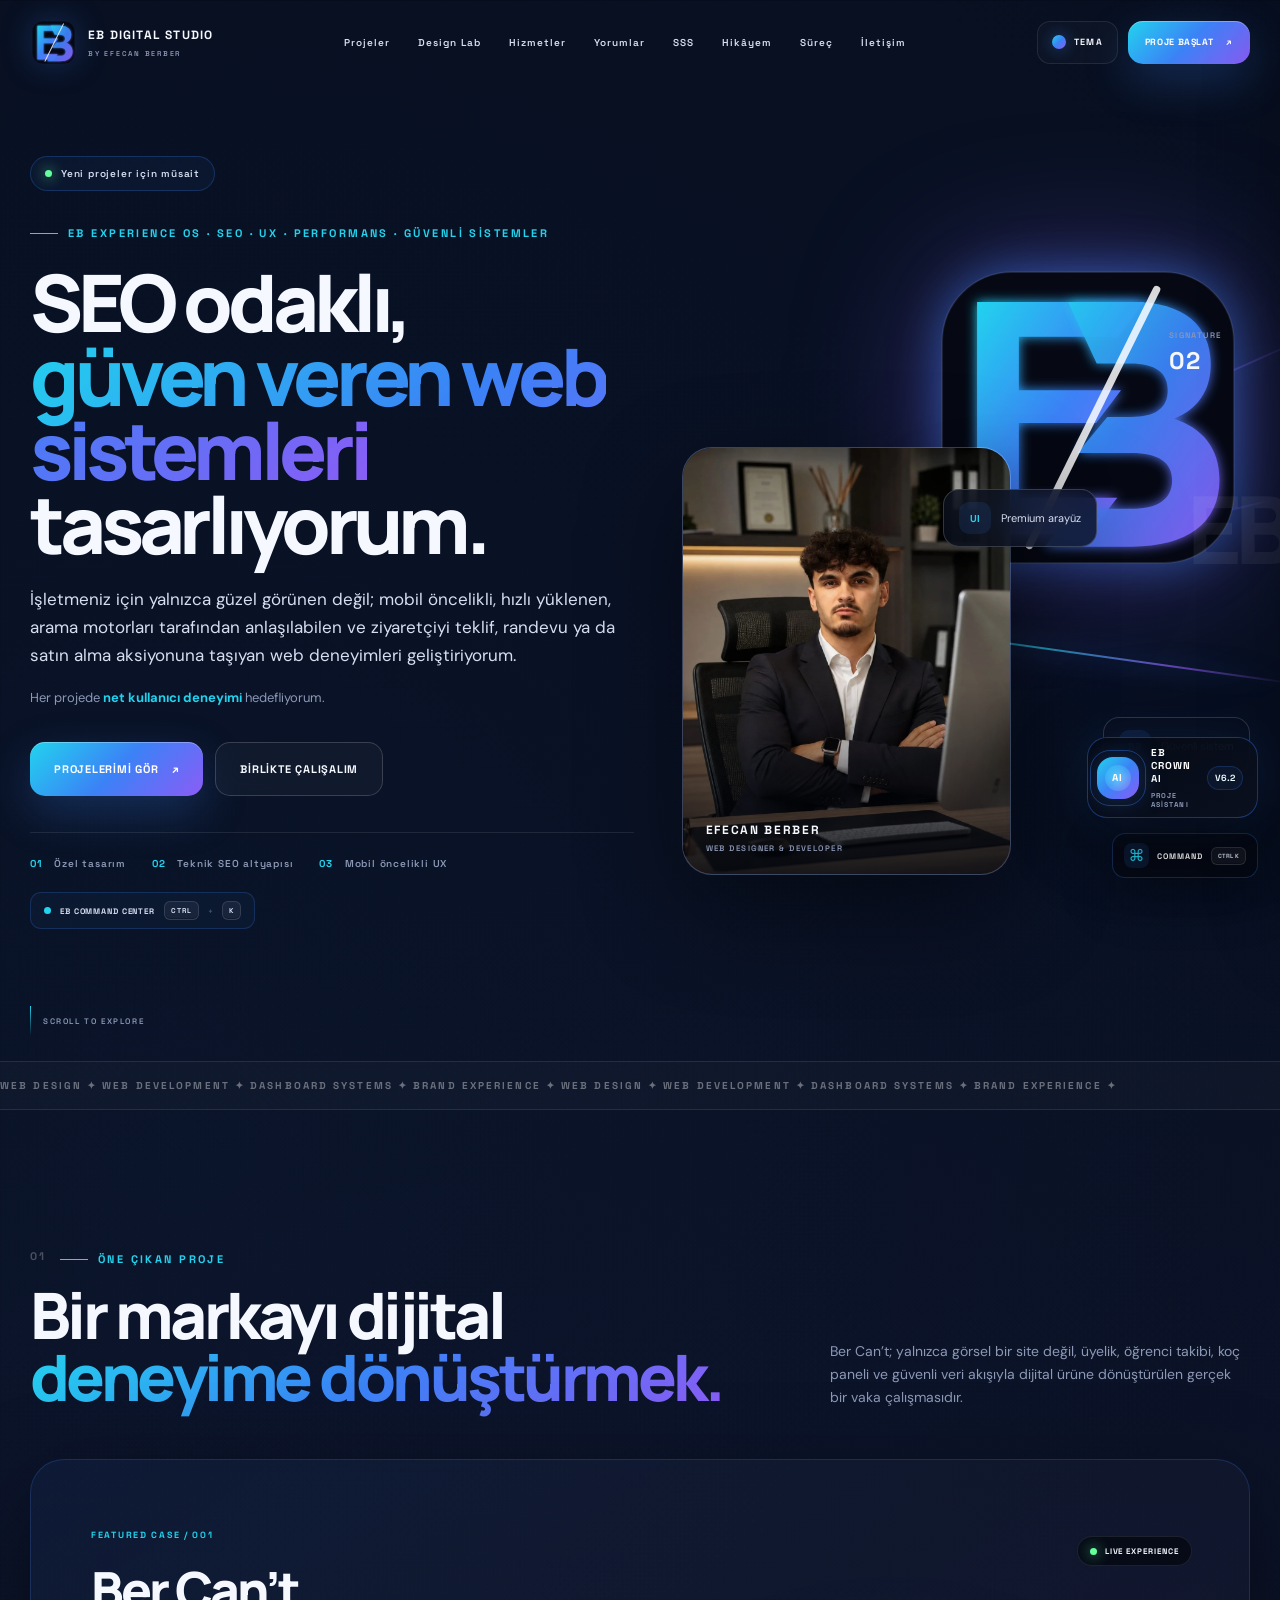
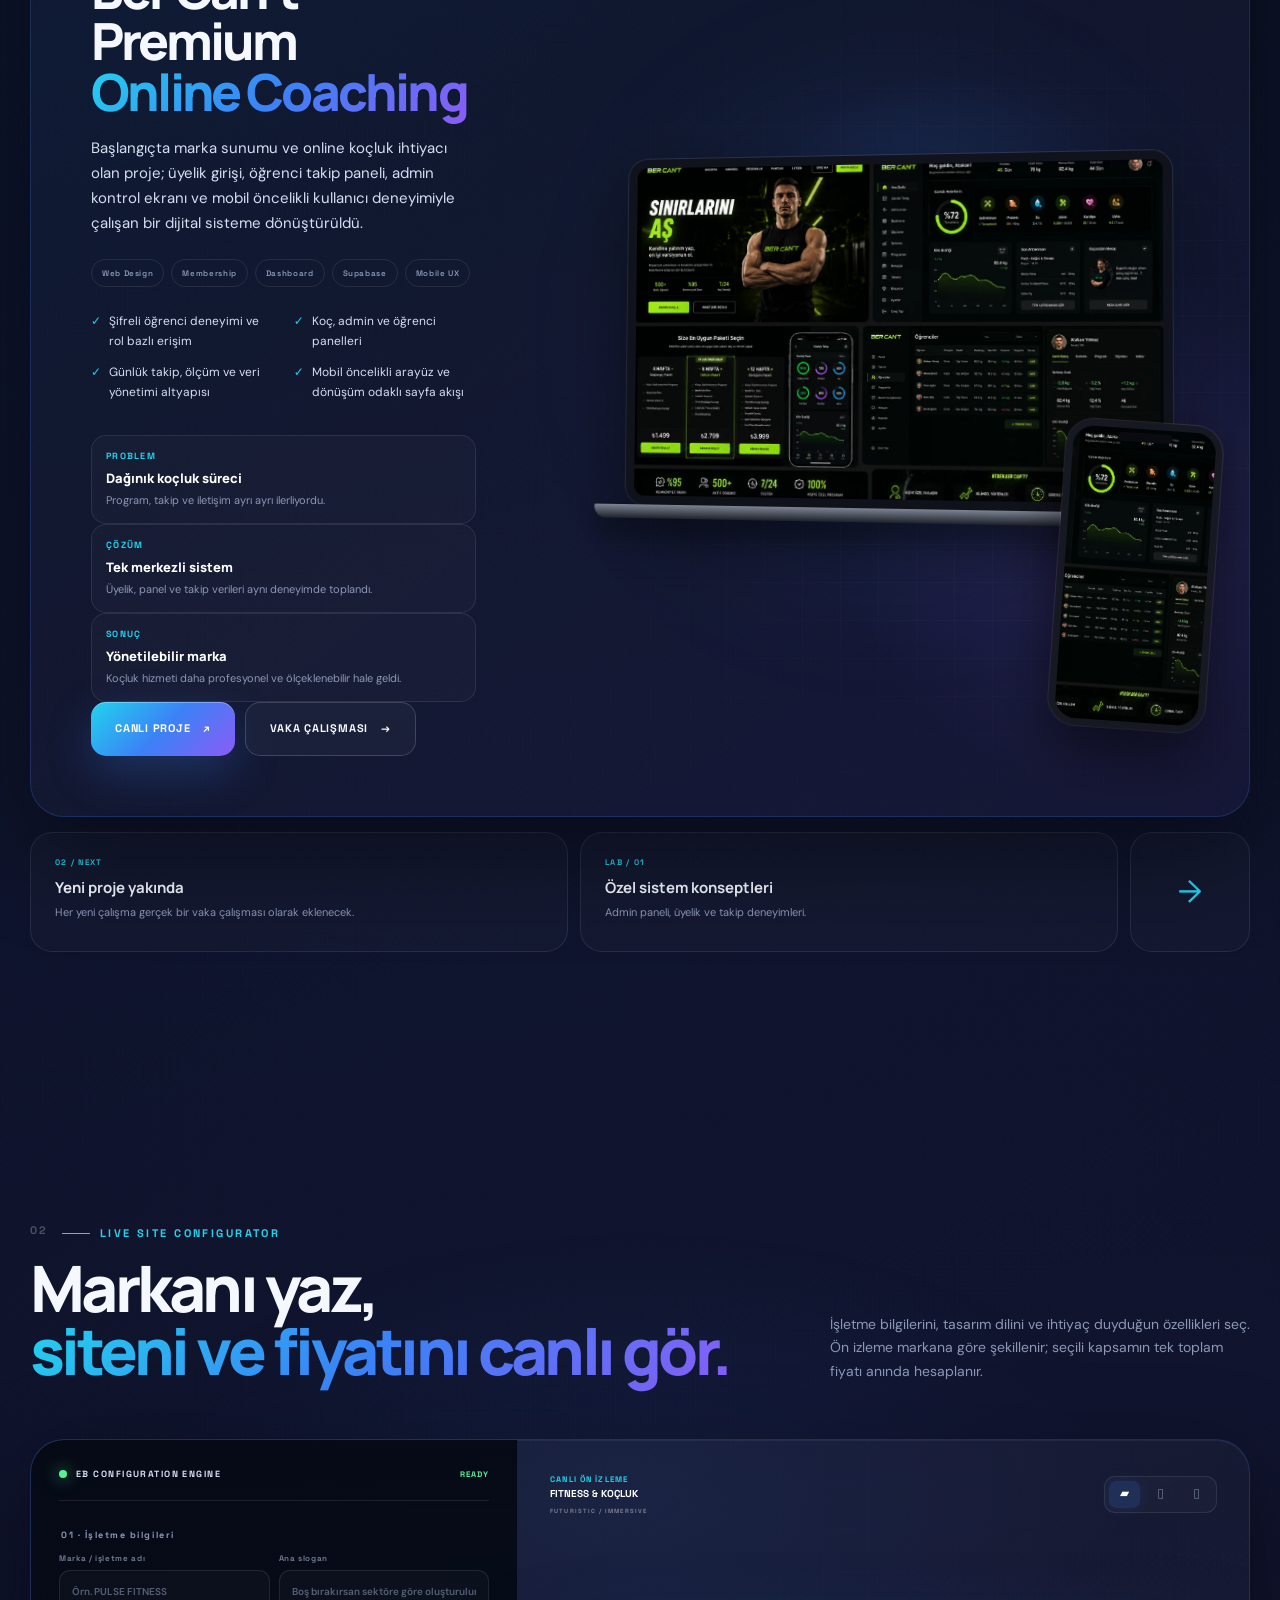
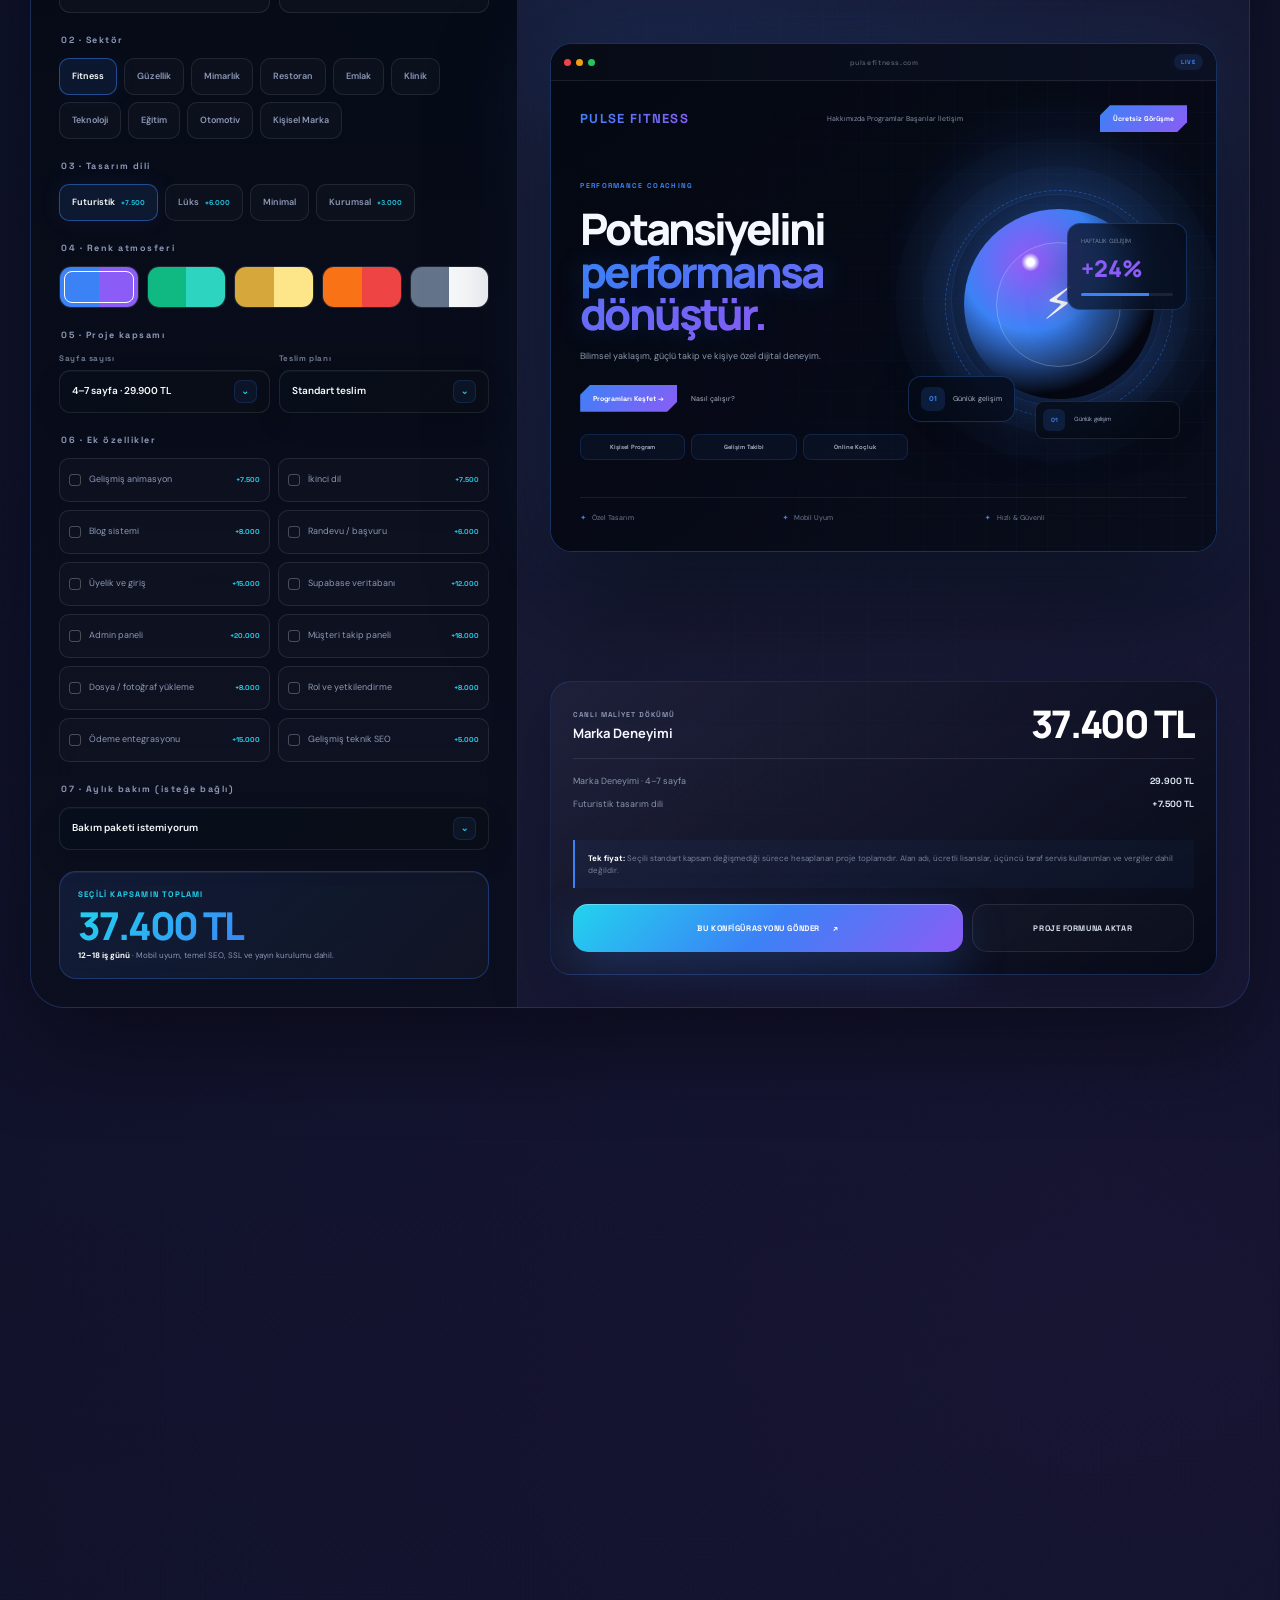
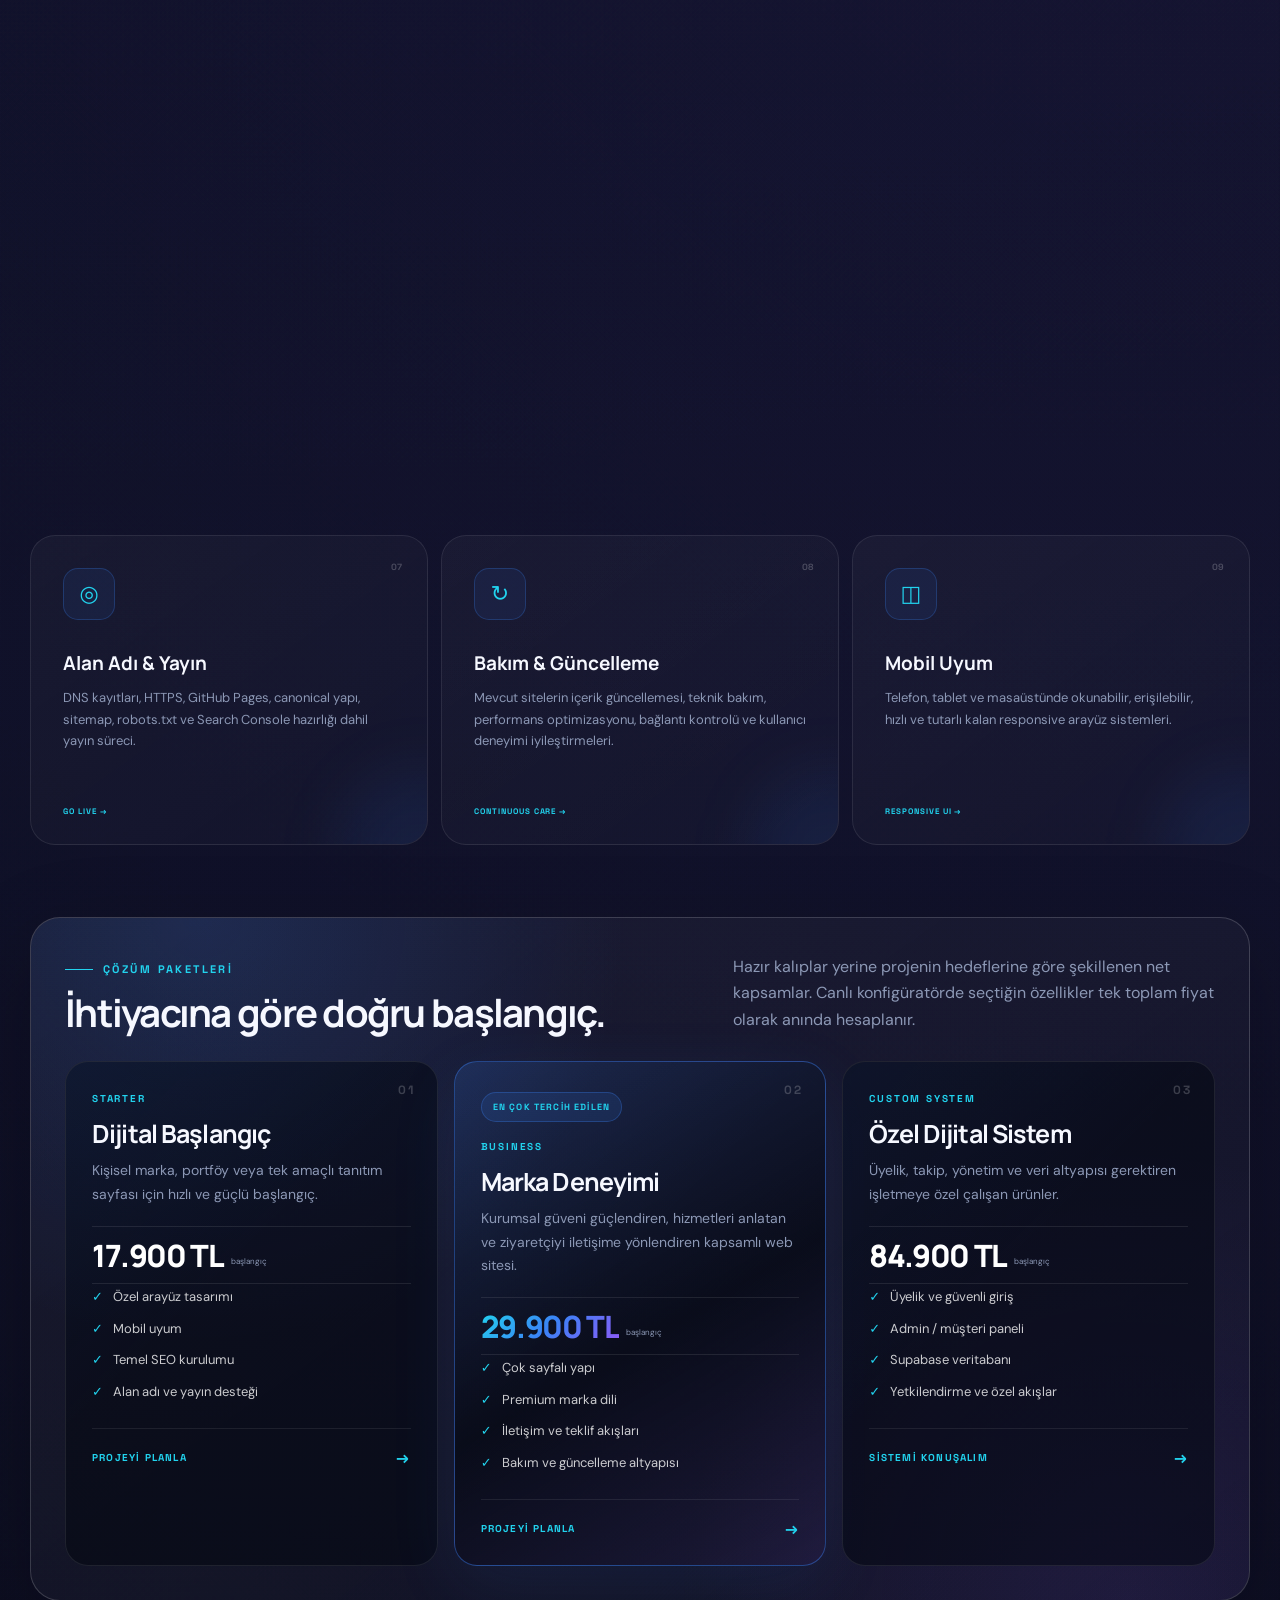
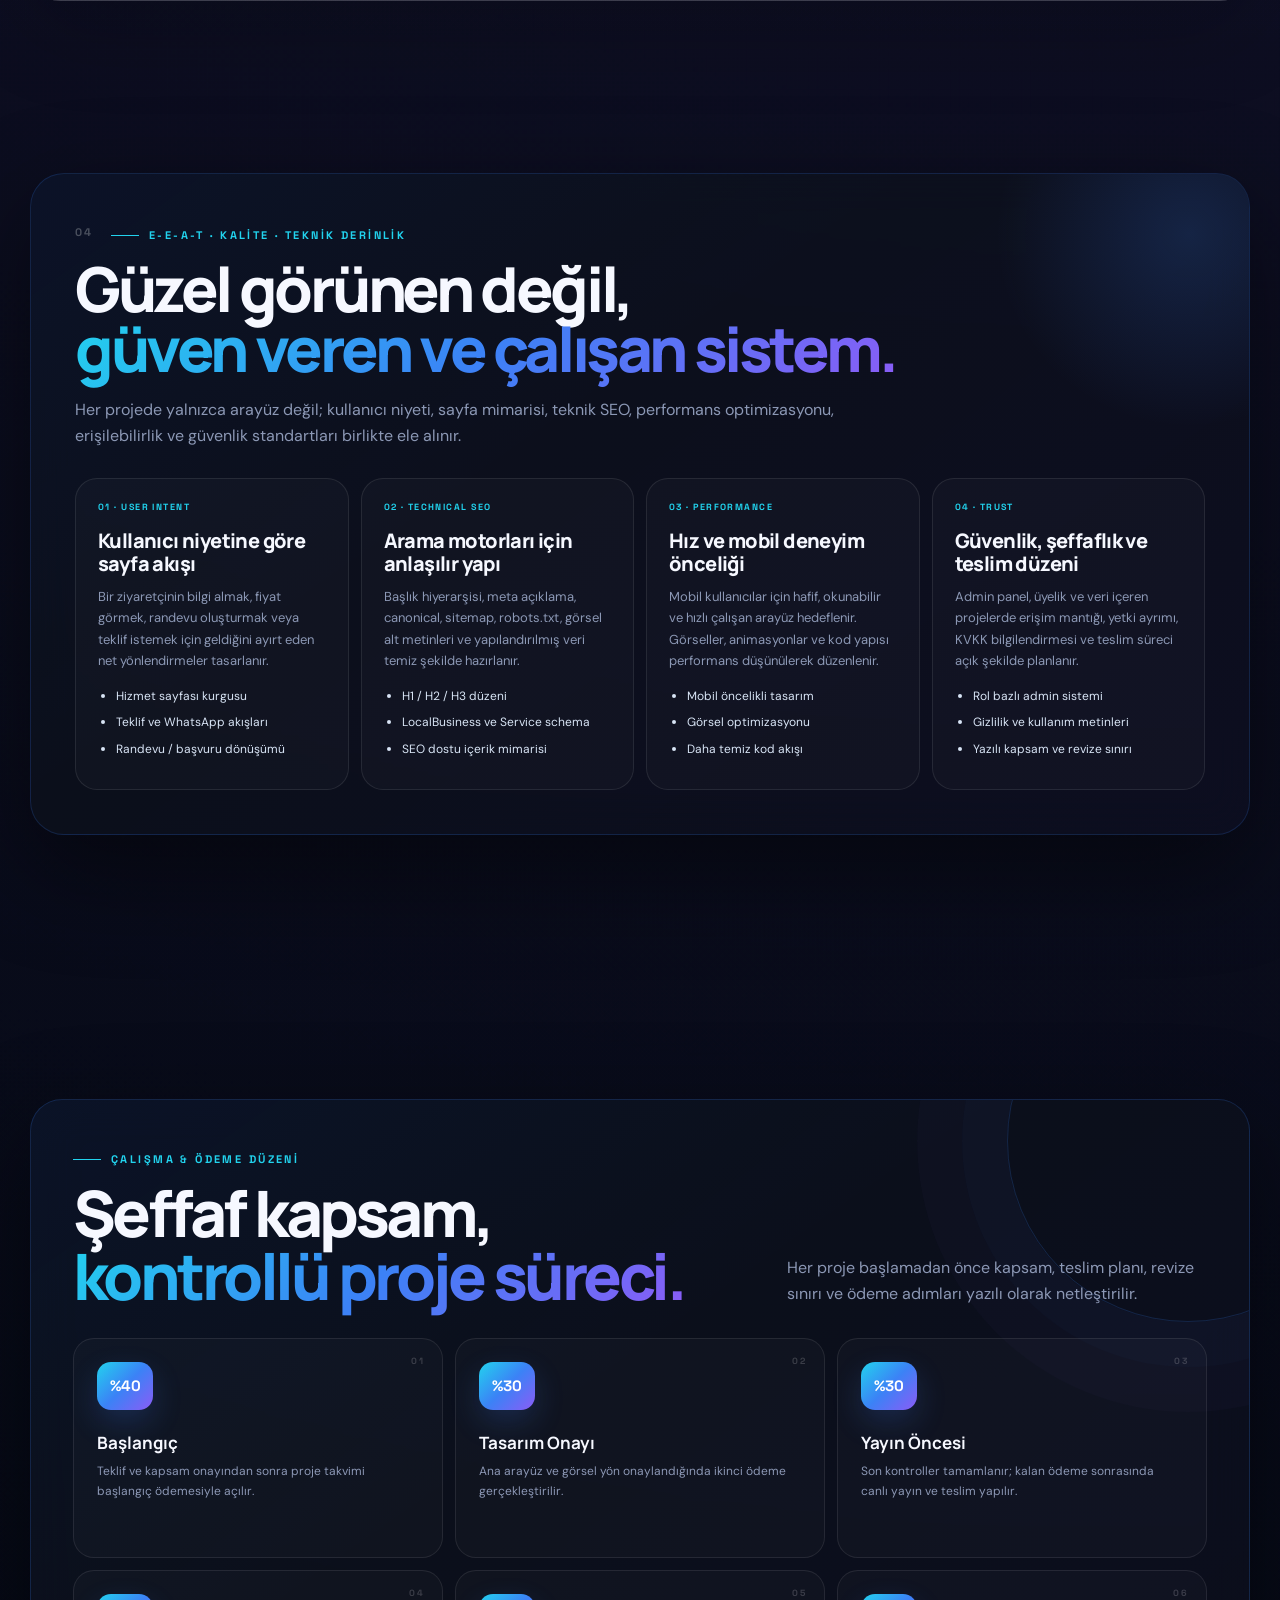
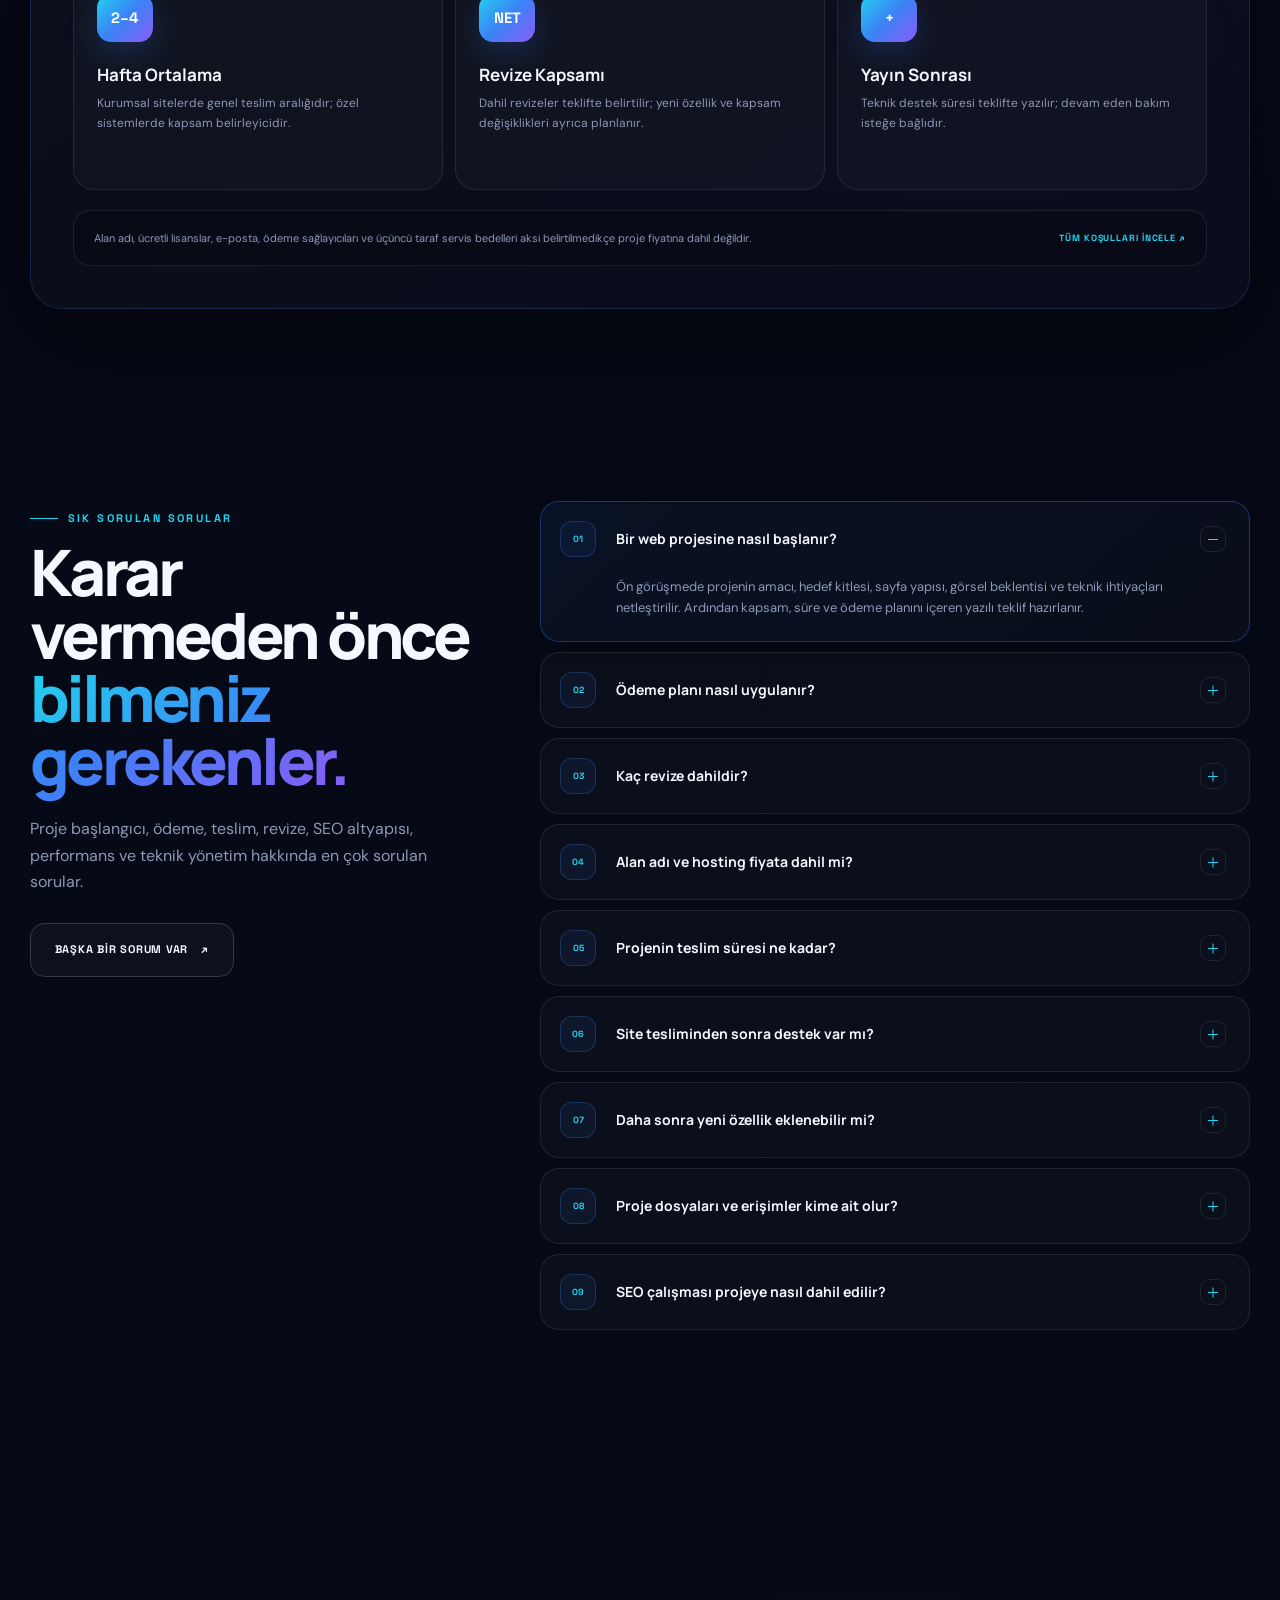
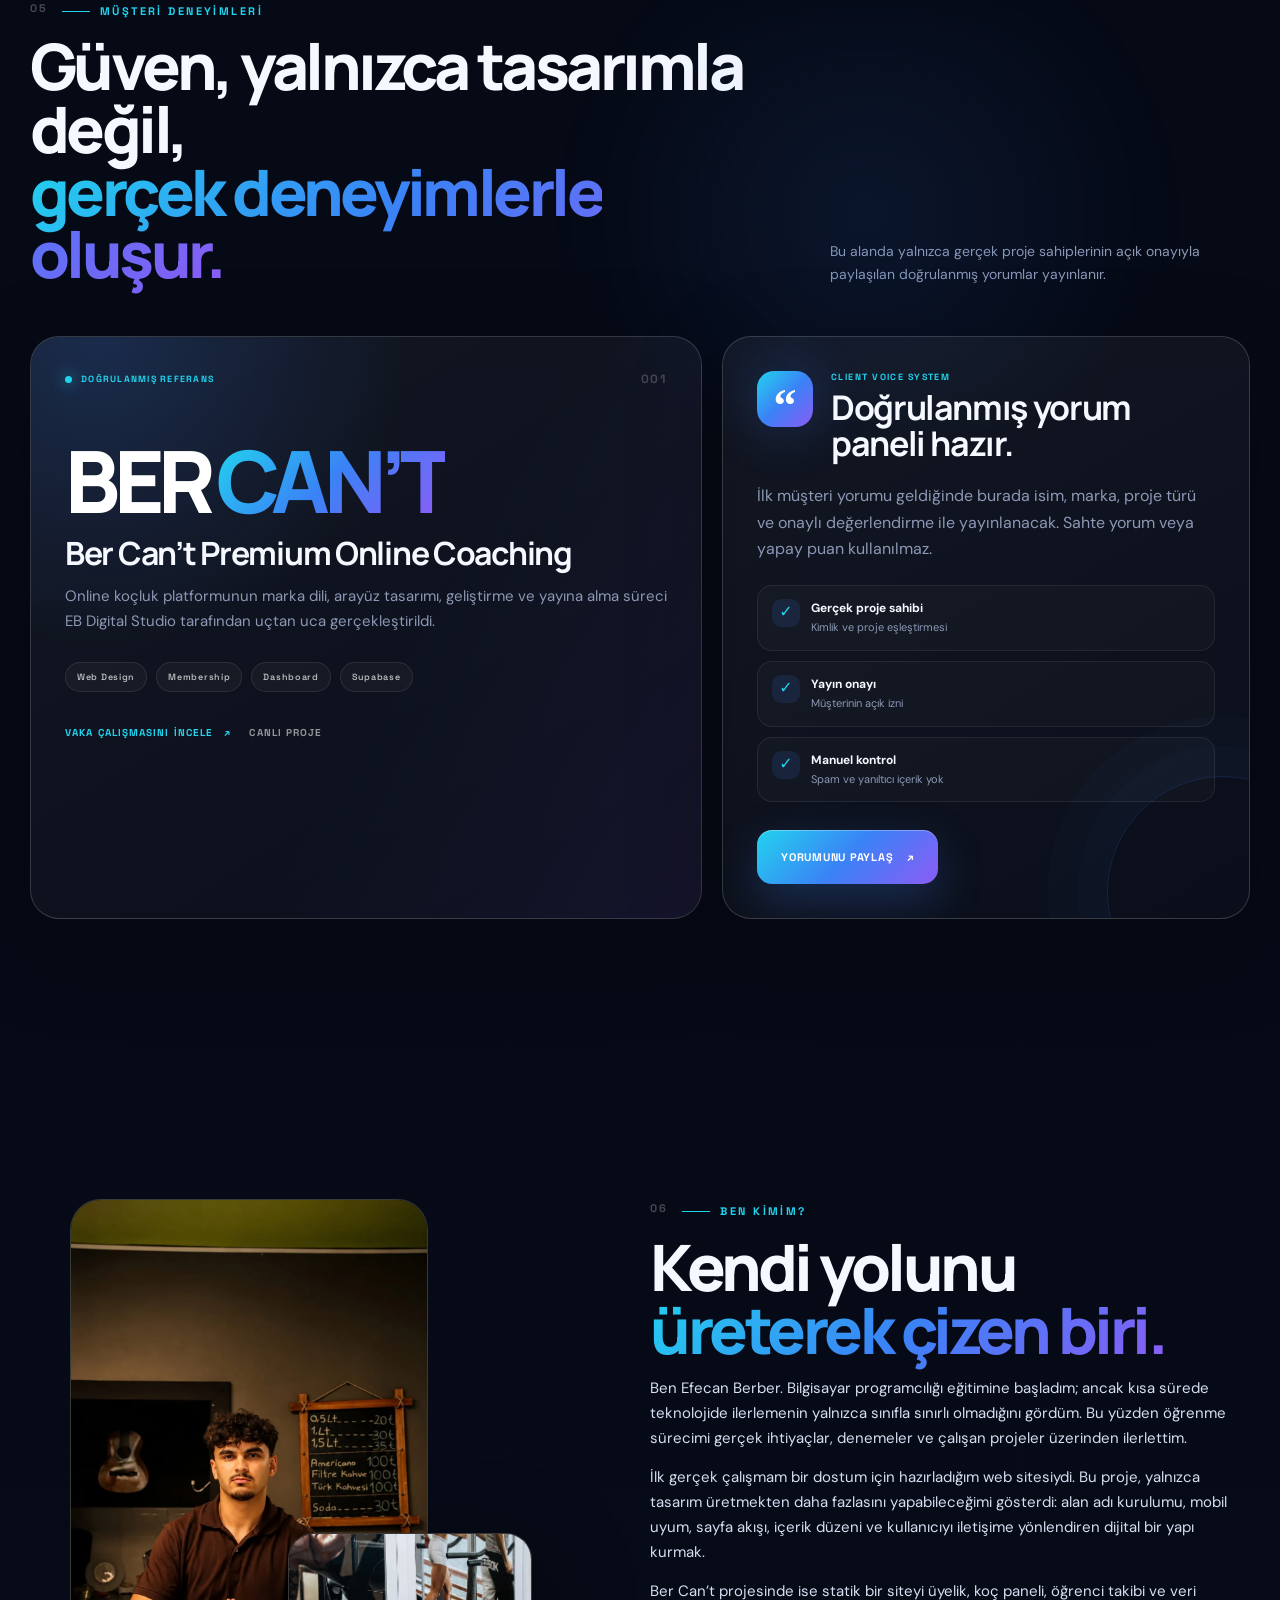
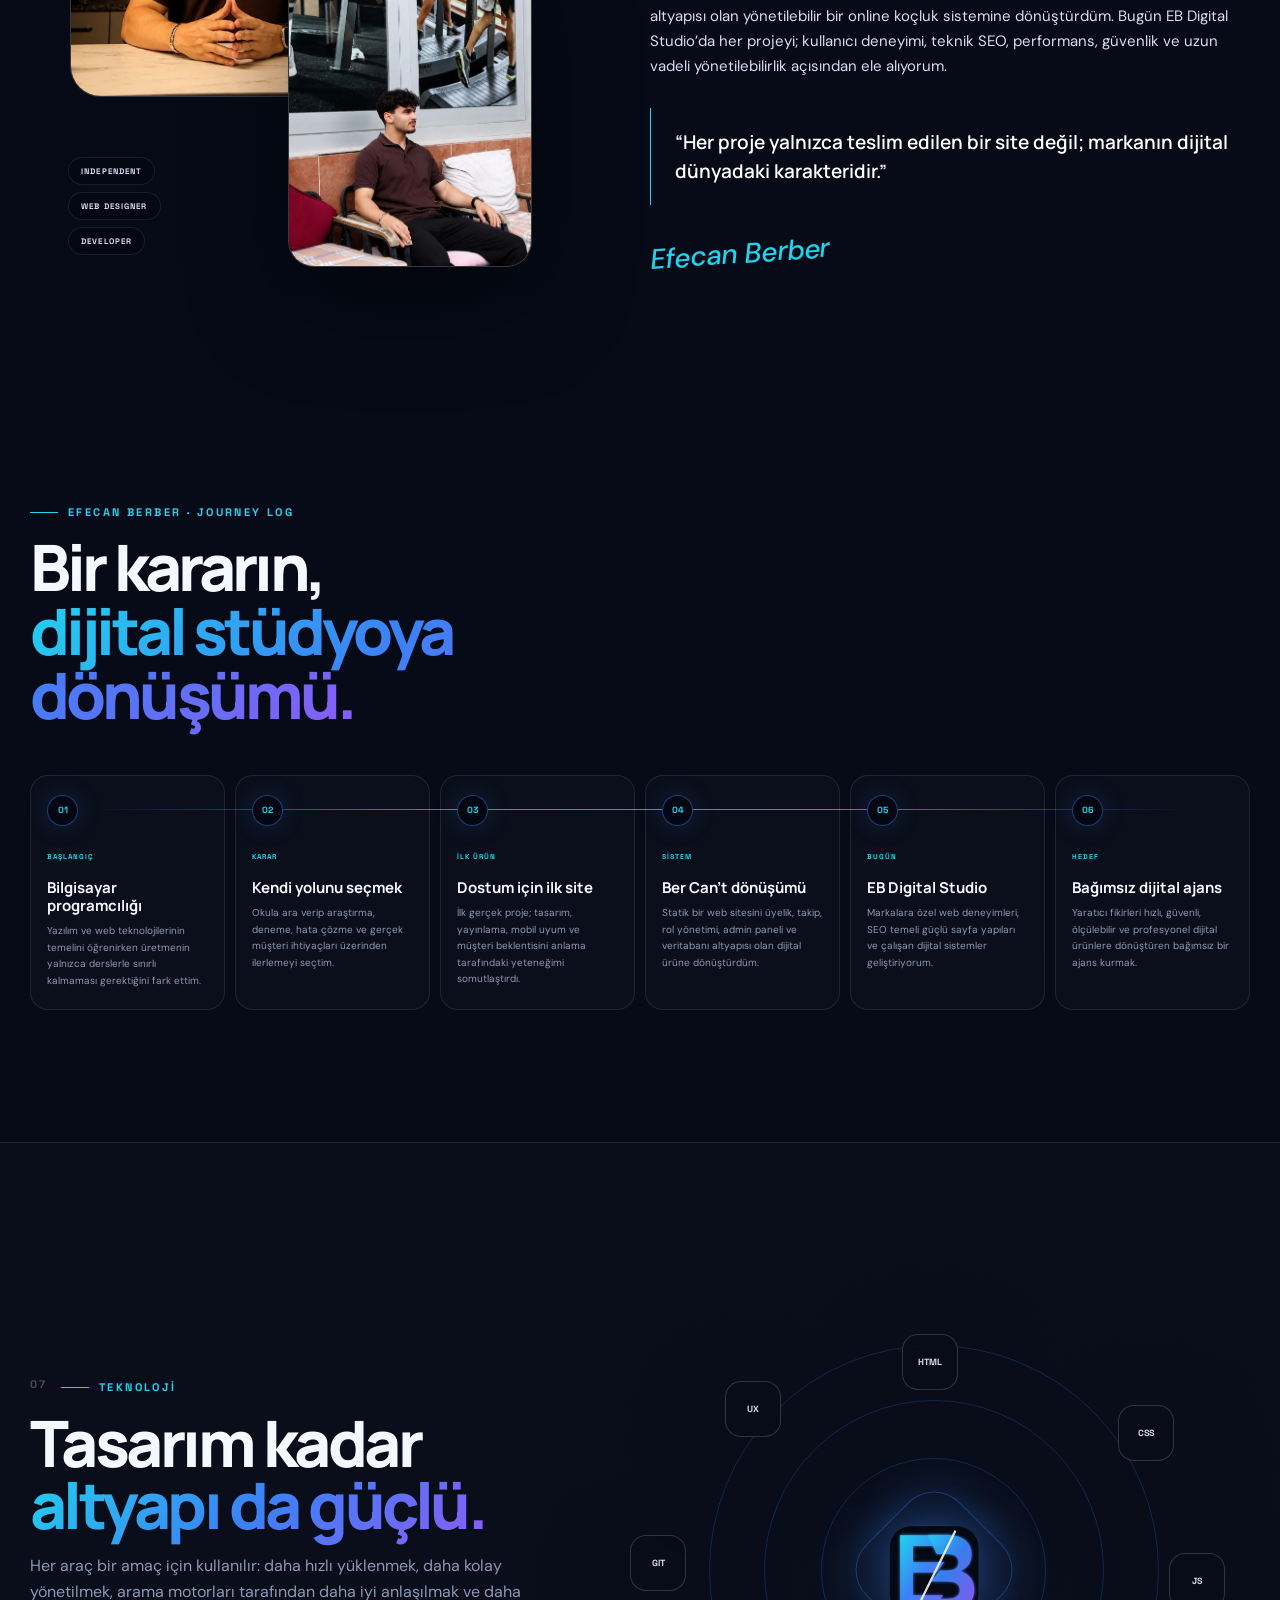
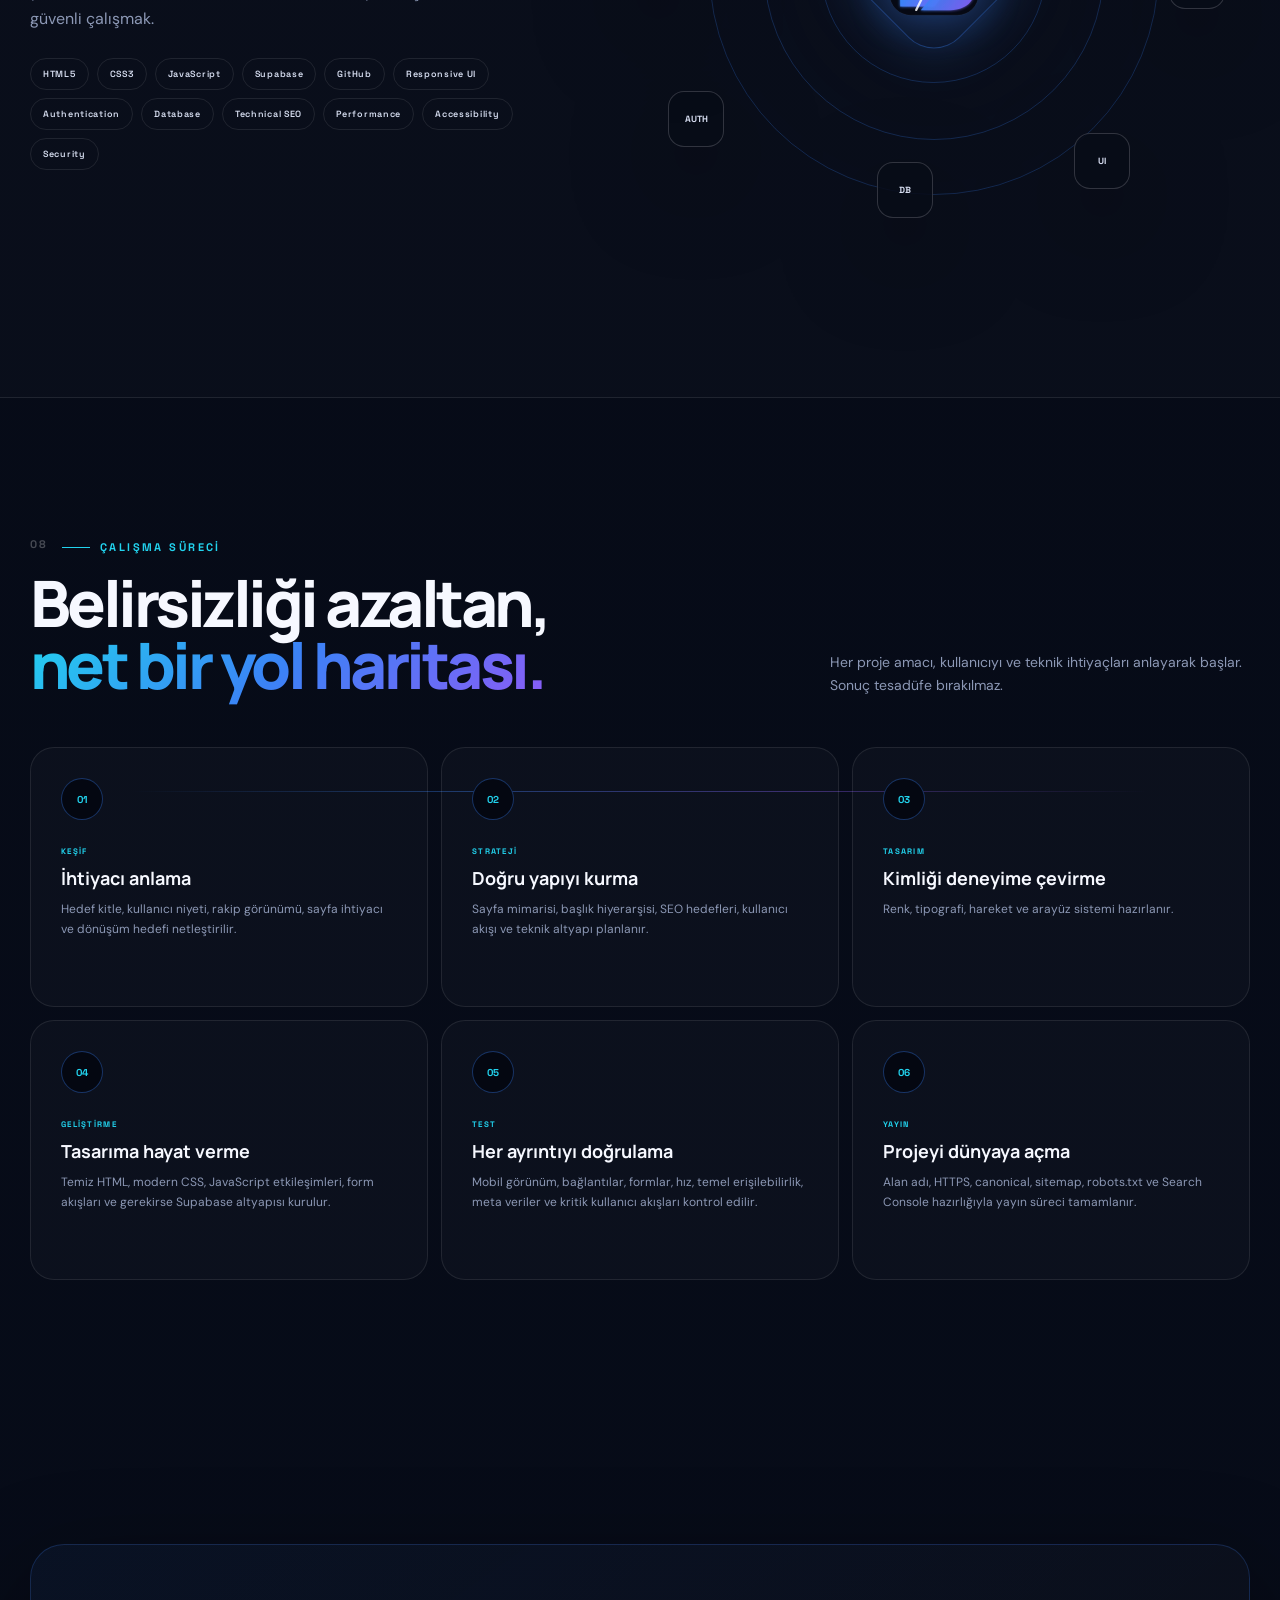
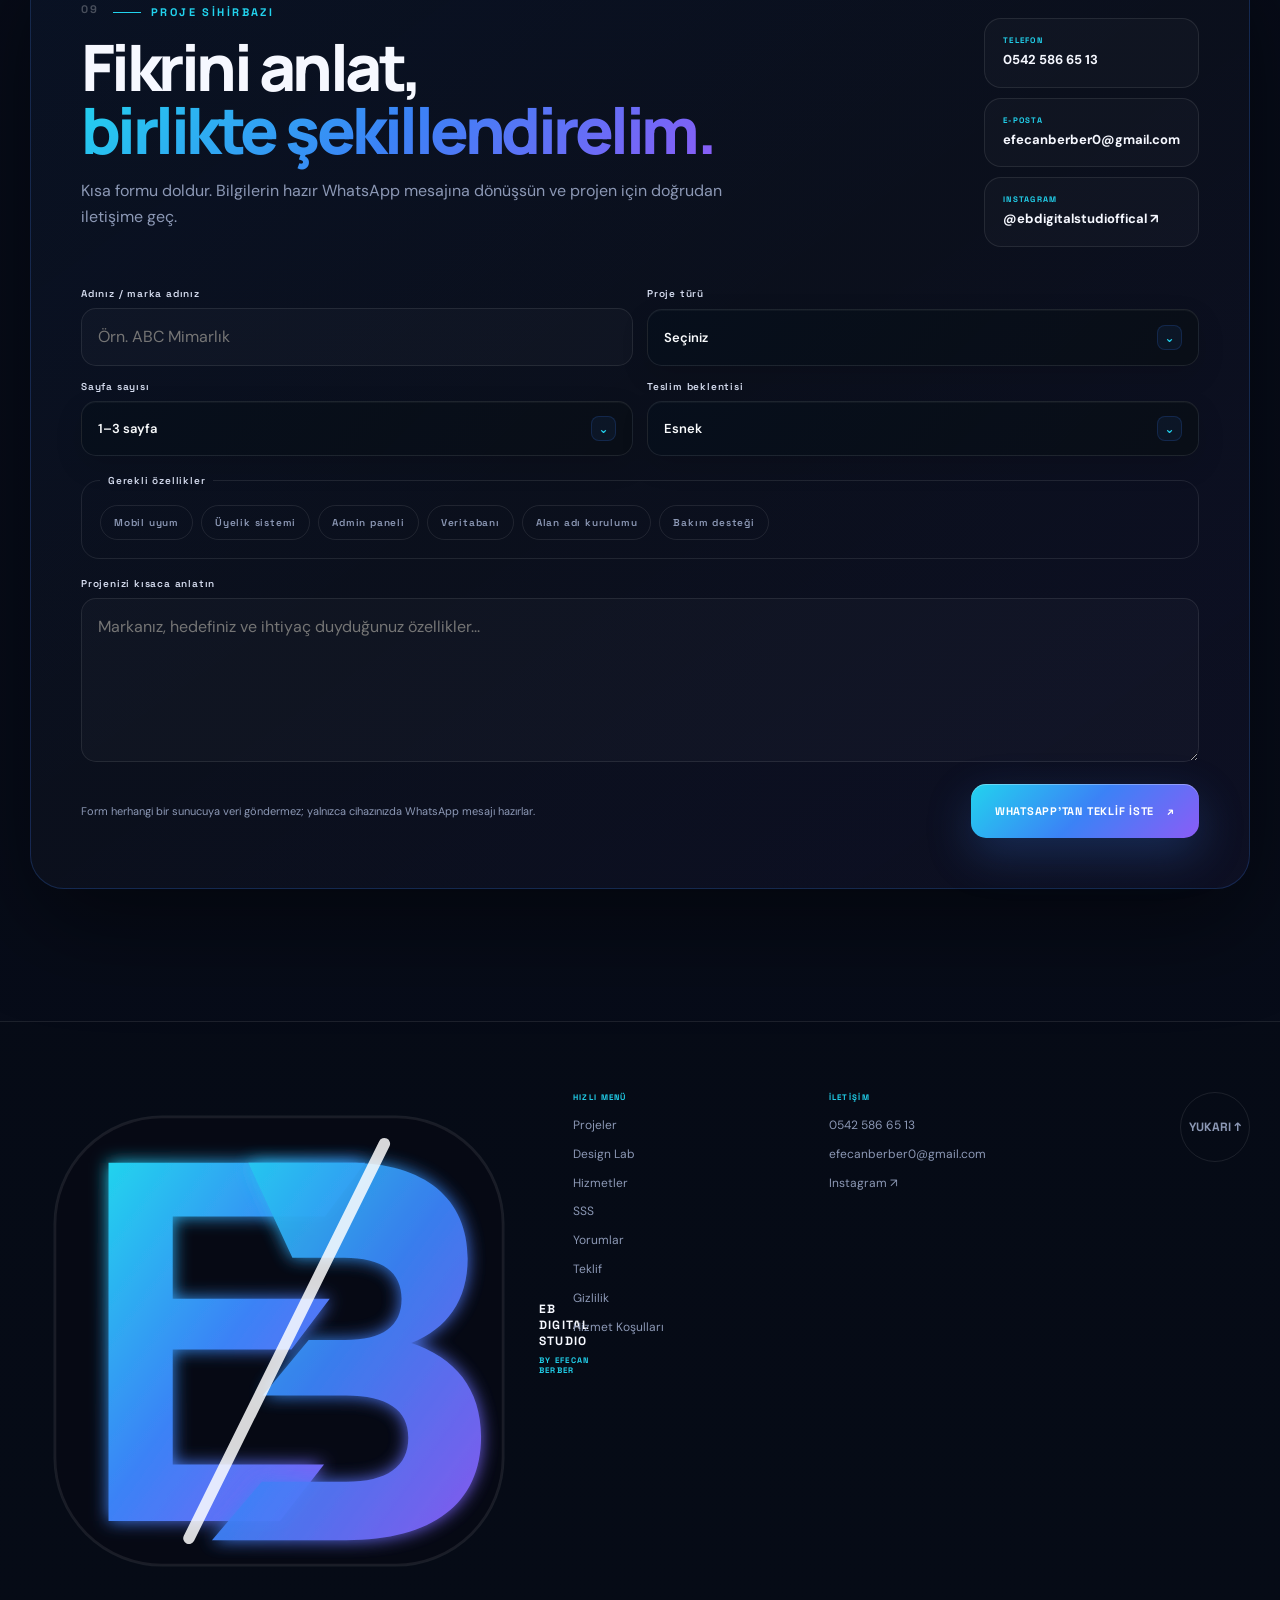
==== commit f818d07b: "Add files via upload" ====
--- a/index.html
+++ b/index.html
@@ -1,194 +1,724 @@
 <!doctype html>
-<html lang="tr">
+<html lang="tr" data-theme="ocean" data-motion="full">
 <head>
-<meta charset="utf-8">
-<meta name="viewport" content="width=device-width,initial-scale=1">
-<title>Niğde Web Sitesi Potansiyel İşletmeler | EB Digital Studio</title>
-<meta name="description" content="Niğde'de bağımsız web sitesi bulunmayan veya yalnız sosyal medya/pazar yeri kullanan yüksek potansiyelli işletmeler için lead takip paneli.">
-<style>
-:root {
-  --bg:#060913; --panel:#0d1324; --panel2:#111a2f; --text:#f6f8ff; --muted:#9aa6c2;
-  --line:rgba(255,255,255,.09); --accent:#67e8f9; --accent2:#8b5cf6; --good:#34d399;
-  --warn:#fbbf24; --danger:#fb7185; --shadow:0 24px 80px rgba(0,0,0,.35);
-}
-*{box-sizing:border-box}
-html{scroll-behavior:smooth}
-body{margin:0;background:
-radial-gradient(circle at 12% 10%,rgba(103,232,249,.12),transparent 28rem),
-radial-gradient(circle at 88% 16%,rgba(139,92,246,.14),transparent 32rem),var(--bg);
-color:var(--text);font:15px/1.55 Inter,ui-sans-serif,system-ui,-apple-system,BlinkMacSystemFont,"Segoe UI",sans-serif;min-height:100vh}
-a{color:inherit}.shell{max-width:1480px;margin:auto;padding:28px}
-.hero{display:grid;grid-template-columns:1.6fr .9fr;gap:22px;align-items:stretch;margin-bottom:22px}
-.panel{background:linear-gradient(180deg,rgba(17,26,47,.88),rgba(8,13,26,.9));border:1px solid var(--line);border-radius:24px;box-shadow:var(--shadow);backdrop-filter:blur(16px)}
-.hero-main{padding:34px;position:relative;overflow:hidden}
-.hero-main:after{content:"";position:absolute;inset:auto -10% -55% 35%;height:340px;background:radial-gradient(circle,rgba(103,232,249,.22),transparent 68%);pointer-events:none}
-.badge{display:inline-flex;gap:8px;align-items:center;padding:8px 12px;border:1px solid rgba(103,232,249,.26);border-radius:999px;background:rgba(103,232,249,.07);color:#c7f9ff;font-weight:700;font-size:12px;letter-spacing:.08em;text-transform:uppercase}
-h1{font-size:clamp(32px,5vw,66px);line-height:1.02;margin:20px 0 14px;max-width:880px}
-.grad{background:linear-gradient(90deg,var(--accent),#fff,var(--accent2));-webkit-background-clip:text;color:transparent}
-.hero p{color:var(--muted);max-width:860px;font-size:17px}
-.stats{padding:24px;display:grid;grid-template-columns:repeat(2,1fr);gap:12px}
-.stat{padding:18px;border:1px solid var(--line);border-radius:18px;background:rgba(255,255,255,.025)}
-.stat b{font-size:30px;display:block}.stat span{color:var(--muted);font-size:13px}
-.notice{padding:18px 22px;margin:18px 0;color:#d6def5}
-.toolbar{padding:16px;display:grid;grid-template-columns:1.4fr repeat(3,minmax(150px,.55fr)) auto;gap:10px;position:sticky;top:10px;z-index:20}
-input,select,button,textarea{font:inherit}.control{width:100%;border:1px solid var(--line);background:#0a1020;color:var(--text);padding:12px 14px;border-radius:14px;outline:none}
-.control:focus{border-color:rgba(103,232,249,.55);box-shadow:0 0 0 4px rgba(103,232,249,.08)}
-button{cursor:pointer}.btn{border:1px solid var(--line);background:linear-gradient(135deg,rgba(103,232,249,.16),rgba(139,92,246,.14));color:#fff;border-radius:14px;padding:11px 14px;font-weight:800}
-.btn:hover{border-color:rgba(103,232,249,.45);transform:translateY(-1px)}
-.summary{display:flex;gap:10px;align-items:center;justify-content:space-between;margin:18px 4px}
-.summary strong{font-size:20px}.summary small{color:var(--muted)}
-.grid{display:grid;grid-template-columns:repeat(2,minmax(0,1fr));gap:16px}
-.card{padding:22px;position:relative;overflow:hidden}.card:before{content:"";position:absolute;inset:0 auto auto 0;width:4px;height:100%;background:linear-gradient(var(--accent),var(--accent2))}
-.card-head{display:flex;justify-content:space-between;gap:16px;align-items:flex-start}
-.card h2{margin:0 0 5px;font-size:20px}.cat{color:var(--muted);font-size:13px}
-.score{min-width:70px;text-align:center;border-radius:16px;padding:9px 8px;border:1px solid rgba(103,232,249,.23);background:rgba(103,232,249,.07)}
-.score b{font-size:22px;display:block;color:#bdf8ff}.score span{font-size:10px;color:var(--muted)}
-.meta{display:grid;grid-template-columns:repeat(2,minmax(0,1fr));gap:8px;margin:16px 0}
-.meta div{padding:11px 12px;border:1px solid var(--line);border-radius:13px;background:rgba(255,255,255,.025)}
-.meta small{display:block;color:var(--muted);font-size:10px;text-transform:uppercase;letter-spacing:.08em;margin-bottom:3px}
-.meta a{text-decoration:none;color:#e9faff}
-.tag{display:inline-flex;padding:5px 9px;border-radius:999px;border:1px solid var(--line);font-size:11px;margin:0 6px 6px 0}
-.tag.high{border-color:rgba(52,211,153,.32);color:#a7f3d0;background:rgba(52,211,153,.07)}
-.copy{margin:12px 0;padding:13px;border-left:2px solid rgba(103,232,249,.35);background:rgba(255,255,255,.02);border-radius:0 12px 12px 0;color:#c7d2ea}
-.actions{display:flex;gap:8px;flex-wrap:wrap;margin-top:16px}
-.actions a,.actions button{text-decoration:none;border:1px solid var(--line);background:#0a1020;color:#fff;padding:9px 11px;border-radius:11px;font-weight:700;font-size:13px}
-.actions a.primary{background:linear-gradient(135deg,#0891b2,#6d28d9);border-color:transparent}
-.crm{display:grid;grid-template-columns:150px 1fr;gap:8px;margin-top:15px}.note{min-height:42px;resize:vertical}
-.footer{margin:28px 0 10px;text-align:center;color:var(--muted)}.empty{padding:60px;text-align:center;color:var(--muted);display:none}
-@media(max-width:1050px){.hero{grid-template-columns:1fr}.toolbar{grid-template-columns:1fr 1fr}.grid{grid-template-columns:1fr}}
-@media(max-width:620px){.shell{padding:14px}.hero-main{padding:24px}.toolbar{grid-template-columns:1fr;position:static}.stats{grid-template-columns:1fr 1fr;padding:14px}.meta{grid-template-columns:1fr}.crm{grid-template-columns:1fr}}
-</style>
+  <meta charset="utf-8">
+  <meta name="viewport" content="width=device-width,initial-scale=1,viewport-fit=cover">
+  <link rel="canonical" href="https://ebdigitalstudio.com.tr/">
+  <meta property="og:url" content="https://ebdigitalstudio.com.tr/">
+  <meta name="theme-color" content="#050814">
+  <title>EB Digital Studio | SEO Odaklı Web Tasarım, Yazılım ve Admin Panel</title>
+  <meta name="description" content="EB Digital Studio; Efecan Berber tarafından kurulan, SEO odaklı web tasarım, kullanıcı deneyimi optimizasyonu, performanslı yazılım, admin panel ve işletmelere özel dijital sistemler geliştiren stüdyodur.">
+  <meta name="robots" content="index,follow,max-image-preview:large">
+  <meta property="og:type" content="website">
+  <meta property="og:locale" content="tr_TR">
+  <meta property="og:site_name" content="EB Digital Studio">
+  <meta property="og:title" content="EB Digital Studio | SEO Odaklı Web Tasarım ve Yazılım">
+  <meta property="og:description" content="Efecan Berber tarafından geliştirilen SEO odaklı web siteleri, kullanıcı deneyimi tasarımı, admin panelleri, üyelik sistemleri ve işletmelere özel dijital çözümler.">
+  <meta property="og:image" content="https://ebdigitalstudio.com.tr/assets/og-image.jpg">
+  <meta property="og:image:alt" content="EB Digital Studio — Efecan Berber web tasarım ve yazılım stüdyosu">
+  <meta name="twitter:card" content="summary_large_image">
+  <meta name="twitter:title" content="EB Digital Studio | SEO Odaklı Web Tasarım ve Yazılım">
+  <meta name="twitter:description" content="SEO odaklı web tasarımı, performans optimizasyonu, admin panelleri, üyelik sistemleri ve özel dijital çözümler.">
+  <meta name="twitter:image" content="https://ebdigitalstudio.com.tr/assets/og-image.jpg">
+  <script type="application/ld+json">
+  {
+    "@context":"https://schema.org",
+    "@graph":[
+      {
+        "@type":"Organization",
+        "@id":"https://ebdigitalstudio.com.tr/#organization",
+        "name":"EB Digital Studio",
+        "url":"https://ebdigitalstudio.com.tr/",
+        "logo":"https://ebdigitalstudio.com.tr/assets/logo-ocean.svg",
+        "founder":{"@id":"https://ebdigitalstudio.com.tr/#efecan-berber"},
+        "email":"mailto:efecanberber0@gmail.com",
+        "telephone":"+905425866513",
+        "sameAs":["https://www.instagram.com/ebdigitalstudioffical/"],
+        "knowsAbout":["web tasarım","web yazılım","kullanıcı deneyimi optimizasyonu","arama motoru optimizasyonu","mobil öncelikli tasarım","admin panel geliştirme","Supabase entegrasyonu","performans optimizasyonu","güvenli kimlik doğrulama"]
+      },
+      {
+        "@type":"Person",
+        "@id":"https://ebdigitalstudio.com.tr/#efecan-berber",
+        "name":"Efecan Berber",
+        "url":"https://ebdigitalstudio.com.tr/#about",
+        "jobTitle":"Web Designer & Developer",
+        "knowsAbout":["kurumsal web sitesi","UX/UI tasarım","frontend geliştirme","backend entegrasyonu","teknik SEO","veritabanı mimarisi","erişilebilirlik","güvenlik standartları"],
+        "worksFor":{"@id":"https://ebdigitalstudio.com.tr/#organization"}
+      },
+      {
+        "@type":"WebSite",
+        "@id":"https://ebdigitalstudio.com.tr/#website",
+        "url":"https://ebdigitalstudio.com.tr/",
+        "name":"EB Digital Studio",
+        "publisher":{"@id":"https://ebdigitalstudio.com.tr/#organization"},
+        "inLanguage":"tr-TR"
+      }
+    ]
+  }
+  </script>
+
+  <script type="application/ld+json">
+  {
+    "@context":"https://schema.org",
+    "@type":"ProfessionalService",
+    "@id":"https://ebdigitalstudio.com.tr/#service",
+    "name":"EB Digital Studio Web Tasarım ve Yazılım Hizmetleri",
+    "url":"https://ebdigitalstudio.com.tr/#services",
+    "provider":{"@id":"https://ebdigitalstudio.com.tr/#organization"},
+    "areaServed":"Türkiye",
+    "serviceType":["Kurumsal web tasarım","SEO odaklı web geliştirme","Admin panel geliştirme","Üyelik sistemi","Supabase entegrasyonu","Kullanıcı deneyimi optimizasyonu"],
+    "description":"EB Digital Studio; mobil öncelikli, hızlı, güvenli, SEO temeli kurulmuş ve işletmelerin dönüşüm hedeflerine göre planlanan web siteleri ile dijital sistemler geliştirir."
+  }
+  </script>
+
+  <script type="application/ld+json">
+  {
+    "@context":"https://schema.org",
+    "@type":"FAQPage",
+    "mainEntity":[
+      {"@type":"Question","name":"Bir web projesine nasıl başlanır?","acceptedAnswer":{"@type":"Answer","text":"İlk görüşmede projenin hedefi, sayfa yapısı, tasarım beklentisi ve teknik ihtiyaçları netleştirilir. Yazılı teklif ve kapsam onaylandıktan sonra başlangıç ödemesiyle çalışma başlar."}},
+      {"@type":"Question","name":"Ödeme planı nasıl uygulanır?","acceptedAnswer":{"@type":"Answer","text":"Standart projelerde ödeme planı yüzde 40 başlangıç, yüzde 30 tasarım onayı ve yüzde 30 yayın öncesi şeklindedir. Projeye özel farklı bir plan varsa yazılı teklifte belirtilir."}},
+      {"@type":"Question","name":"Kaç revize dahildir?","acceptedAnswer":{"@type":"Answer","text":"Revize sayısı ve kapsamı proje teklifinde açıkça belirtilir. Kapsam dışı yeni sayfa, özellik veya yön değişiklikleri ayrıca fiyatlandırılır."}},
+      {"@type":"Question","name":"Alan adı, hosting ve üçüncü taraf servis ücretleri fiyata dahil mi?","acceptedAnswer":{"@type":"Answer","text":"Aksi yazılı olarak belirtilmedikçe alan adı, ücretli hosting, lisans, e-posta, ödeme kuruluşu ve üçüncü taraf servis bedelleri müşteriye aittir. GitHub Pages gibi ücretsiz altyapılar uygun projelerde kullanılabilir."}},
+      {"@type":"Question","name":"Ortalama teslim süresi nedir?","acceptedAnswer":{"@type":"Answer","text":"Kurumsal web projeleri çoğunlukla 2–4 hafta içinde tamamlanır. Üyelik, veritabanı, admin paneli ve takip sistemi içeren projelerde süre teknik kapsama göre uzar."}},
+      {"@type":"Question","name":"Site teslim edildikten sonra destek veriliyor mu?","acceptedAnswer":{"@type":"Answer","text":"Teklifte belirtilen yayın sonrası destek süresi boyunca teknik kontroller sağlanır. Devam eden bakım ve içerik güncellemeleri aylık bakım paketiyle sürdürülebilir."}},
+      {"@type":"Question","name":"Sonradan yeni özellik eklenebilir mi?","acceptedAnswer":{"@type":"Answer","text":"Evet. Mevcut altyapı uygun olduğu sürece yeni sayfalar, formlar, üyelik, veritabanı, admin paneli ve diğer özellikler ayrı kapsam olarak eklenebilir."}},
+      {"@type":"Question","name":"Site dosyaları ve erişimler kime ait olur?","acceptedAnswer":{"@type":"Answer","text":"Tam ödeme tamamlandıktan sonra sözleşmede belirtilen proje dosyaları ve müşteri adına açılan alan adı veya servis erişimleri müşteriye teslim edilir. Üçüncü taraf lisans koşulları ayrıca geçerlidir."}}
+    ]
+  }
+  </script>
+  <link rel="icon" href="assets/logo-ocean.svg" type="image/svg+xml">
+  <link rel="manifest" href="manifest.webmanifest">
+  <link rel="preconnect" href="https://fonts.googleapis.com">
+  <link rel="preconnect" href="https://fonts.gstatic.com" crossorigin>
+  <link href="https://fonts.googleapis.com/css2?family=DM+Sans:wght@400;500;600;700&family=Manrope:wght@500;600;700;800&family=Space+Grotesk:wght@500;600;700&display=swap" rel="stylesheet">
+  <script>try{document.documentElement.dataset.motion=localStorage.getItem('eb-motion')||'full'}catch(e){document.documentElement.dataset.motion='full'};document.documentElement.classList.add('js')</script>
+  <link rel="stylesheet" href="css/style.css?v=6.3">
+  <link rel="stylesheet" href="css/experience.css?v=6.3">
+  <link rel="stylesheet" href="css/ai-assistant.css?v=6.3">
 </head>
 <body>
-<div class="shell">
-  <section class="hero">
-    <div class="panel hero-main">
-      <span class="badge">EB Digital Studio · Lead Intelligence</span>
-      <h1>Niğde'de web sitesi potansiyeli yüksek <span class="grad">işletmeler</span></h1>
-      <p>Bağımsız resmî sitesi bulunmayan veya yalnızca Instagram / pazar yeri profili kullanan işletmeler için hazırlanmış satış ve takip paneli. Veriler kamuya açık kaynaklardan derlenmiştir.</p>
+  <div id="top" class="top-anchor" aria-hidden="true"></div>
+  <a class="skip-link" href="#content">İçeriğe geç</a>
+  <div class="noise" aria-hidden="true"></div>
+  <canvas id="particleCanvas" aria-hidden="true"></canvas>
+  <div class="ambient ambient-a" aria-hidden="true"></div>
+  <div class="ambient ambient-b" aria-hidden="true"></div>
+  <div class="scroll-progress" aria-hidden="true"><span></span></div>
+
+  <div class="intro" id="intro" aria-hidden="true">
+    <div class="intro-grid"></div>
+    <div class="intro-core">
+      <img src="assets/logo-ocean.svg" data-theme-logo alt="" class="intro-logo">
+      <p>EB DIGITAL STUDIO</p>
+      <div class="intro-line"><span></span></div>
+      <small>CRAFTING DIGITAL SIGNATURES</small>
     </div>
-    <div class="panel stats">
-      <div class="stat"><b id="totalStat">41</b><span>Toplam lead</span></div>
-      <div class="stat"><b id="veryHighStat">22</b><span>Çok yüksek öncelik</span></div>
-      <div class="stat"><b id="categoryStat">16</b><span>Sektör</span></div>
-      <div class="stat"><b id="contactedStat">0</b><span>İletişime geçilen</span></div>
+  </div>
+
+  <div class="cursor-dot" aria-hidden="true"></div>
+  <div class="cursor-ring" aria-hidden="true"><span></span></div>
+
+  <header class="site-header">
+    <div class="container nav-shell">
+      <a class="brand magnetic" href="#top" aria-label="EB Digital Studio ana sayfa">
+        <img class="brand-mark" src="assets/logo-ocean.svg" data-theme-logo alt="">
+        <span><strong>EB DIGITAL STUDIO</strong><small>BY EFECAN BERBER</small></span>
+      </a>
+      <nav class="desktop-nav" aria-label="Ana menü">
+        <a href="#work">Projeler</a><a href="#lab">Design Lab</a><a href="#services">Hizmetler</a><a href="#reviews">Yorumlar</a><a href="#faq">SSS</a><a href="#about">Hikâyem</a><a href="#process">Süreç</a><a href="#contact">İletişim</a>
+      </nav>
+      <div class="nav-actions">
+        <button class="theme-trigger magnetic" type="button" data-theme-open aria-expanded="false"><span class="theme-orb"></span><span>TEMA</span></button>
+        <a class="button button-primary nav-cta magnetic" href="#contact">PROJE BAŞLAT <span>↗</span></a>
+        <button class="menu-toggle" type="button" aria-label="Menüyü aç" aria-expanded="false"><span></span><span></span></button>
+      </div>
     </div>
-  </section>
-
-  <div class="panel notice">
-    <strong>Önemli:</strong> “Site bulunamadı” ifadesi, 17 Haziran 2026 tarihli açık web taramasında bağımsız resmî web sitesi görünmediği anlamına gelir; kesin yokluk garantisi değildir. İletişimden hemen önce işletme adını tekrar arat.
+  </header>
+
+  <nav class="mobile-menu" id="mobileMenu" aria-hidden="true">
+    <a href="#work">Projeler</a><a href="#lab">Design Lab</a><a href="#services">Hizmetler</a><a href="#reviews">Yorumlar</a><a href="#faq">SSS</a><a href="#about">Hikâyem</a><a href="#process">Süreç</a><a href="#contact">İletişim</a>
+    <button type="button" data-theme-open><span class="theme-orb"></span> Temayı değiştir</button>
+  </nav>
+
+  <aside class="theme-panel" aria-hidden="true" aria-label="Renk teması seçimi">
+    <div class="theme-panel-head"><div><span class="eyebrow">SIGNATURE THEMES</span><h2>Atmosferini seç.</h2></div><button class="icon-button" type="button" data-theme-close aria-label="Tema panelini kapat">×</button></div>
+    <p>Renk seçimi; ışıkları, logoyu, butonları, imleci ve arka plan atmosferini birlikte değiştirir.</p>
+    <div class="theme-grid">
+      <button class="theme-option" type="button" data-theme-value="ocean"><span class="swatches ocean"><i></i><i></i><i></i></span><span><strong>Ocean Blue</strong><small>Güven · Teknoloji</small></span><b>01</b></button>
+      <button class="theme-option" type="button" data-theme-value="nebula"><span class="swatches nebula"><i></i><i></i><i></i></span><span><strong>Purple Nebula</strong><small>Yaratıcılık · Cesaret</small></span><b>02</b></button>
+      <button class="theme-option" type="button" data-theme-value="emerald"><span class="swatches emerald"><i></i><i></i><i></i></span><span><strong>Emerald Tech</strong><small>Denge · Modernlik</small></span><b>03</b></button>
+      <button class="theme-option" type="button" data-theme-value="sunset"><span class="swatches sunset"><i></i><i></i><i></i></span><span><strong>Sunset Fire</strong><small>Enerji · Etki</small></span><b>04</b></button>
+      <button class="theme-option" type="button" data-theme-value="gold"><span class="swatches gold"><i></i><i></i><i></i></span><span><strong>Gold Elegance</strong><small>Prestij · Lüks</small></span><b>05</b></button>
+      <button class="theme-option" type="button" data-theme-value="silver"><span class="swatches silver"><i></i><i></i><i></i></span><span><strong>Silver Minimal</strong><small>Sadelik · Netlik</small></span><b>06</b></button>
+    </div>
+    <section class="motion-settings" aria-labelledby="motionTitle">
+      <div class="motion-heading"><div><span class="eyebrow">MOTION ENGINE</span><h3 id="motionTitle">Animasyon modu</h3></div><span class="motion-status" data-motion-status>TAM</span></div>
+      <p>Bu cihazda animasyon görünmüyorsa <strong>Tam</strong> modunu seç. Tercihin bu cihazda saklanır.</p>
+      <div class="motion-options" role="group" aria-label="Animasyon modu seçimi">
+        <button type="button" data-motion-value="full"><b>Tam</b><small>Sinematik deneyim</small></button>
+        <button type="button" data-motion-value="system"><b>Sistem</b><small>Cihaz ayarını izle</small></button>
+        <button type="button" data-motion-value="reduced"><b>Azaltılmış</b><small>Daha sakin görünüm</small></button>
+      </div>
+    </section>
+    <button class="button button-secondary theme-reset" type="button">Varsayılan temaya dön</button>
+  </aside>
+  <div class="panel-backdrop" data-theme-close></div>
+
+  <main id="content">
+    <section class="hero section-pad">
+      <div class="container hero-grid">
+        <div class="hero-copy reveal">
+          <div class="status-pill"><i></i> Yeni projeler için müsait</div>
+          <span class="eyebrow">EB EXPERIENCE OS · SEO · UX · PERFORMANS · GÜVENLİ SİSTEMLER</span>
+          <h1>SEO odaklı,<br><span class="gradient-text">güven veren web sistemleri</span><br>tasarlıyorum.</h1>
+          <p>İşletmeniz için yalnızca güzel görünen değil; mobil öncelikli, hızlı yüklenen, arama motorları tarafından anlaşılabilen ve ziyaretçiyi teklif, randevu ya da satın alma aksiyonuna taşıyan web deneyimleri geliştiriyorum.</p>
+          <div class="rotating-line">Her projede <strong data-rotate-word>kusursuz detay</strong> hedefliyorum.</div>
+          <div class="hero-actions"><a class="button button-primary magnetic" href="#work">PROJELERİMİ GÖR <span>↗</span></a><a class="button button-secondary magnetic" href="#contact">BİRLİKTE ÇALIŞALIM</a></div>
+          <div class="hero-proof"><span><b>01</b> Özel tasarım</span><span><b>02</b> Teknik SEO altyapısı</span><span><b>03</b> Mobil öncelikli UX</span></div>
+          <button class="os-hint" type="button" data-command-open aria-label="Komut merkezini aç">
+            <span class="os-pulse"></span><strong>EB COMMAND CENTER</strong><kbd>CTRL</kbd><i>+</i><kbd>K</kbd>
+          </button>
+        </div>
+
+        <div class="hero-stage reveal" data-delay="110">
+          <div class="beam beam-one"></div><div class="beam beam-two"></div><div class="beam beam-three"></div>
+          <div class="signature-mark" data-tilt>
+            <div class="signature-glow"></div>
+            <img src="assets/logo-ocean.svg" data-theme-logo alt="EB Digital Studio monogramı">
+            <span>EB</span>
+          </div>
+          <div class="portrait-shell" data-tilt>
+            <div class="portrait-frame"><img src="assets/portrait-hero.webp" alt="Efecan Berber, EB Digital Studio kurucusu" width="1122" height="1402" fetchpriority="high"></div>
+            <div class="portrait-label"><strong>EFECAN BERBER</strong><small>WEB DESIGNER & DEVELOPER</small></div>
+          </div>
+          <div class="float-chip chip-a"><b>UI</b><span>Premium arayüz</span></div>
+          <div class="float-chip chip-b"><b>DB</b><span>Güvenli sistem</span></div>
+          <div class="edition-badge">SIGNATURE<br><strong>02</strong></div>
+        </div>
+      </div>
+      <div class="container scroll-cue"><span></span> SCROLL TO EXPLORE</div>
+    </section>
+
+    <div class="marquee" aria-hidden="true"><div>WEB DESIGN ✦ WEB DEVELOPMENT ✦ DASHBOARD SYSTEMS ✦ BRAND EXPERIENCE ✦ WEB DESIGN ✦ WEB DEVELOPMENT ✦ DASHBOARD SYSTEMS ✦ BRAND EXPERIENCE ✦</div></div>
+
+    <section class="section-pad project-section" id="work">
+      <div class="container">
+        <div class="section-heading reveal"><div><span class="section-no">01</span><span class="eyebrow">ÖNE ÇIKAN PROJE</span><h2>Bir markayı dijital<br><span class="gradient-text">deneyime dönüştürmek.</span></h2></div><p>Ber Can’t; yalnızca görsel bir site değil, üyelik, öğrenci takibi, koç paneli ve güvenli veri akışıyla dijital ürüne dönüştürülen gerçek bir vaka çalışmasıdır.</p></div>
+        <article class="featured-project tilt-card reveal" data-tilt>
+          <div class="project-copy">
+            <span class="project-kicker">FEATURED CASE / 001</span>
+            <h3>Ber Can’t Premium<br><span class="gradient-text">Online Coaching</span></h3>
+            <p>Başlangıçta marka sunumu ve online koçluk ihtiyacı olan proje; üyelik girişi, öğrenci takip paneli, admin kontrol ekranı ve mobil öncelikli kullanıcı deneyimiyle çalışan bir dijital sisteme dönüştürüldü.</p>
+            <div class="tag-list"><span>Web Design</span><span>Membership</span><span>Dashboard</span><span>Supabase</span><span>Mobile UX</span></div>
+            <ul class="project-points"><li>Şifreli öğrenci deneyimi ve rol bazlı erişim</li><li>Koç, admin ve öğrenci panelleri</li><li>Günlük takip, ölçüm ve veri yönetimi altyapısı</li><li>Mobil öncelikli arayüz ve dönüşüm odaklı sayfa akışı</li></ul><div class="case-proof-grid"><article><small>Problem</small><strong>Dağınık koçluk süreci</strong><p>Program, takip ve iletişim ayrı ayrı ilerliyordu.</p></article><article><small>Çözüm</small><strong>Tek merkezli sistem</strong><p>Üyelik, panel ve takip verileri aynı deneyimde toplandı.</p></article><article><small>Sonuç</small><strong>Yönetilebilir marka</strong><p>Koçluk hizmeti daha profesyonel ve ölçeklenebilir hale geldi.</p></article></div>
+            <div class="project-actions"><a class="button button-primary magnetic" href="https://bercant.com.tr" target="_blank" rel="noopener">CANLI PROJE <span>↗</span></a><a class="button button-secondary magnetic" href="case-study-bercant.html">VAKA ÇALIŞMASI <span>→</span></a></div>
+          </div>
+          <div class="device-scene">
+            <div class="device-glow"></div>
+            <div class="laptop"><div class="laptop-screen"><img src="assets/bercant-project.webp" alt="Ber Can’t proje ön izlemesi" width="1536" height="1024"></div><div class="laptop-base"></div></div>
+            <div class="phone"><div class="phone-notch"></div><img src="assets/bercant-project.webp" alt="Ber Can’t mobil görünüm ön izlemesi"></div>
+            <span class="live-badge"><i></i> LIVE EXPERIENCE</span>
+          </div>
+        </article>
+        <div class="project-strip reveal">
+          <div><span>02 / NEXT</span><strong>Yeni proje yakında</strong><small>Her yeni çalışma gerçek bir vaka çalışması olarak eklenecek.</small></div>
+          <div><span>LAB / 01</span><strong>Özel sistem konseptleri</strong><small>Admin paneli, üyelik ve takip deneyimleri.</small></div>
+          <div class="project-arrow">→</div>
+        </div>
+      </div>
+    </section>
+
+
+    <section class="section-pad lab-section" id="lab">
+      <div class="container">
+        <div class="section-heading reveal">
+          <div><span class="section-no">02</span><span class="eyebrow">LIVE SITE CONFIGURATOR</span>
+            <h2>Markanı yaz,<br><span class="gradient-text">siteni ve fiyatını canlı gör.</span></h2>
+          </div>
+          <p>İşletme bilgilerini, tasarım dilini ve ihtiyaç duyduğun özellikleri seç. Ön izleme markana göre şekillenir; seçili kapsamın tek toplam fiyatı anında hesaplanır.</p>
+        </div>
+
+        <div class="design-lab design-lab-v5 reveal">
+          <div class="lab-controls">
+            <div class="lab-system-head">
+              <span><i></i> EB CONFIGURATION ENGINE</span><b data-lab-status>READY</b>
+            </div>
+
+            <fieldset class="lab-group lab-business-info">
+              <legend>01 · İşletme bilgileri</legend>
+              <div class="lab-input-grid">
+                <label><span>Marka / işletme adı</span><input type="text" maxlength="30" placeholder="Örn. Atlas Fitness" data-lab-input="brand"></label>
+                <label><span>Ana slogan</span><input type="text" maxlength="70" placeholder="Boş bırakırsan sektöre göre oluşturulur" data-lab-input="slogan"></label>
+              </div>
+            </fieldset>
+
+            <fieldset class="lab-group">
+              <legend>02 · Sektör</legend>
+              <div class="lab-pills lab-sector-pills" data-lab-group="sector">
+                <button type="button" class="is-active" data-value="fitness">Fitness</button>
+                <button type="button" data-value="beauty">Güzellik</button>
+                <button type="button" data-value="architecture">Mimarlık</button>
+                <button type="button" data-value="restaurant">Restoran</button>
+                <button type="button" data-value="realestate">Emlak</button>
+                <button type="button" data-value="clinic">Klinik</button>
+                <button type="button" data-value="technology">Teknoloji</button>
+                <button type="button" data-value="education">Eğitim</button>
+                <button type="button" data-value="automotive">Otomotiv</button>
+                <button type="button" data-value="personal">Kişisel Marka</button>
+              </div>
+            </fieldset>
+
+            <fieldset class="lab-group">
+              <legend>03 · Tasarım dili</legend>
+              <div class="lab-pills" data-lab-group="style">
+                <button type="button" class="is-active" data-value="futuristic">Futuristik <small>+7.500</small></button>
+                <button type="button" data-value="luxury">Lüks <small>+6.000</small></button>
+                <button type="button" data-value="minimal">Minimal</button>
+                <button type="button" data-value="corporate">Kurumsal <small>+3.000</small></button>
+              </div>
+            </fieldset>
+
+            <fieldset class="lab-group">
+              <legend>04 · Renk atmosferi</legend>
+              <div class="lab-color-grid" data-lab-group="palette">
+                <button type="button" class="is-active" data-value="electric" aria-label="Elektrik mavi mor"><i></i><i></i></button>
+                <button type="button" data-value="emerald" aria-label="Zümrüt turkuaz"><i></i><i></i></button>
+                <button type="button" data-value="gold" aria-label="Altın siyah"><i></i><i></i></button>
+                <button type="button" data-value="fire" aria-label="Turuncu kırmızı"><i></i><i></i></button>
+                <button type="button" data-value="mono" aria-label="Gümüş monokrom"><i></i><i></i></button>
+              </div>
+            </fieldset>
+
+            <fieldset class="lab-group">
+              <legend>05 · Proje kapsamı</legend>
+              <div class="lab-select-grid">
+                <label><span>Sayfa sayısı</span><select data-lab-select="pages"><option value="starter">1–3 sayfa · 17.900 TL</option><option value="business" selected>4–7 sayfa · 29.900 TL</option><option value="signature">8–12 sayfa · 49.900 TL</option><option value="extended">13+ sayfa · 64.900 TL</option></select></label>
+                <label><span>Teslim planı</span><select data-lab-select="deadline"><option value="standard" selected>Standart teslim</option><option value="urgent">Acil teslim · +%25</option></select></label>
+              </div>
+            </fieldset>
+
+            <fieldset class="lab-group">
+              <legend>06 · Ek özellikler</legend>
+              <div class="lab-checks lab-feature-grid">
+                <label><input type="checkbox" data-lab-feature value="animations"><span>Gelişmiş animasyon <b>+7.500</b></span></label>
+                <label><input type="checkbox" data-lab-feature value="language"><span>İkinci dil <b>+7.500</b></span></label>
+                <label><input type="checkbox" data-lab-feature value="blog"><span>Blog sistemi <b>+8.000</b></span></label>
+                <label><input type="checkbox" data-lab-feature value="appointment"><span>Randevu / başvuru <b>+6.000</b></span></label>
+                <label><input type="checkbox" data-lab-feature value="membership"><span>Üyelik ve giriş <b>+15.000</b></span></label>
+                <label><input type="checkbox" data-lab-feature value="database"><span>Supabase veritabanı <b>+12.000</b></span></label>
+                <label><input type="checkbox" data-lab-feature value="admin"><span>Admin paneli <b>+20.000</b></span></label>
+                <label><input type="checkbox" data-lab-feature value="tracking"><span>Müşteri takip paneli <b>+18.000</b></span></label>
+                <label><input type="checkbox" data-lab-feature value="uploads"><span>Dosya / fotoğraf yükleme <b>+8.000</b></span></label>
+                <label><input type="checkbox" data-lab-feature value="roles"><span>Rol ve yetkilendirme <b>+8.000</b></span></label>
+                <label><input type="checkbox" data-lab-feature value="payment"><span>Ödeme entegrasyonu <b>+15.000</b></span></label>
+                <label><input type="checkbox" data-lab-feature value="seo"><span>Gelişmiş teknik SEO <b>+5.000</b></span></label>
+              </div>
+            </fieldset>
+
+            <fieldset class="lab-group">
+              <legend>07 · Aylık bakım (isteğe bağlı)</legend>
+              <label class="lab-single-select"><select data-lab-select="maintenance"><option value="none">Bakım paketi istemiyorum</option><option value="basic">Temel Bakım · 2.000 TL/ay</option><option value="business">Business Care · 3.500 TL/ay</option><option value="system">System Care · 6.000 TL/ay</option></select></label>
+            </fieldset>
+
+            <div class="lab-price-mini" aria-live="polite">
+              <span>SEÇİLİ KAPSAMIN TOPLAMI</span>
+              <strong data-lab-total>37.400 TL</strong>
+              <small><b data-lab-delivery>12–18 iş günü</b> · Mobil uyum, temel SEO, SSL ve yayın kurulumu dahil.</small>
+            </div>
+          </div>
+
+          <div class="lab-preview-wrap">
+            <div class="lab-preview-toolbar">
+              <div><span>CANLI ÖN İZLEME</span><b data-preview-sector>FITNESS & COACHING</b><small data-preview-style-name>FUTURISTIC / IMMERSIVE</small></div>
+              <div class="lab-device-switch" data-lab-device>
+                <button type="button" class="is-active" data-device="desktop" aria-label="Masaüstü görünümü">▰</button>
+                <button type="button" data-device="tablet" aria-label="Tablet görünümü">▯</button>
+                <button type="button" data-device="mobile" aria-label="Telefon görünümü">▯</button>
+              </div>
+            </div>
+
+            <div class="lab-browser" data-lab-preview data-style="futuristic" data-palette="electric" data-device="desktop">
+              <div class="lab-browser-bar">
+                <div><i></i><i></i><i></i></div><span data-preview-domain>pulsefitness.com</span><b>LIVE</b>
+              </div>
+              <div class="lab-site" data-preview-sector-art="fitness">
+                <nav><strong data-preview-brand>PULSE FITNESS</strong><span data-preview-menu>Hakkımızda&nbsp;&nbsp; Programlar&nbsp;&nbsp; Başarılar&nbsp;&nbsp; İletişim</span><button data-preview-cta>Ücretsiz Görüşme</button></nav>
+                <main>
+                  <div class="lab-copy">
+                    <small data-preview-kicker>PERFORMANCE COACHING</small>
+                    <h3><span data-preview-title-main>Potansiyelini</span><br><em data-preview-title-accent>performansa dönüştür.</em></h3>
+                    <p data-preview-desc>Bilimsel yaklaşım, güçlü takip ve kişiye özel dijital deneyim.</p>
+                    <div><button data-preview-primary>Programları Keşfet →</button><a data-preview-secondary>Nasıl çalışır?</a></div>
+                    <div class="lab-service-row" data-preview-services><span>Kişisel Program</span><span>Gelişim Takibi</span><span>Online Koçluk</span></div>
+                  </div>
+                  <div class="lab-art">
+                    <span class="lab-orb"><i data-preview-icon>⚡</i></span>
+                    <div class="lab-glass-card"><small data-preview-metric-label>HAFTALIK GELİŞİM</small><strong data-preview-metric>+24%</strong><i></i></div>
+                    <div class="lab-mini-card"><b>01</b><span data-preview-feature>Mobil deneyim</span></div>
+                    <div class="lab-system-stack" data-preview-stack></div>
+                  </div>
+                </main>
+                <footer><span>Özel Tasarım</span><span>Mobil Uyum</span><span>Hızlı & Güvenli</span></footer>
+              </div>
+              <div class="lab-device-shadow"></div>
+            </div>
+
+            <aside class="lab-quote-card" aria-live="polite">
+              <div class="lab-quote-head"><div><span>CANLI MALİYET DÖKÜMÜ</span><strong data-quote-package>Marka Deneyimi</strong></div><b data-quote-total>37.400 TL</b></div>
+              <div class="lab-breakdown" data-lab-breakdown></div>
+              <div class="lab-recurring" data-lab-recurring hidden><span>Aylık bakım</span><strong>0 TL/ay</strong></div>
+              <div class="lab-quote-note"><b>Tek fiyat:</b> Seçili standart kapsam değişmediği sürece hesaplanan proje toplamıdır. Alan adı, ücretli lisanslar, üçüncü taraf servis kullanımları ve vergiler dahil değildir.</div>
+              <div class="lab-actions">
+                <button class="button button-primary magnetic" type="button" data-lab-whatsapp>BU KONFİGÜRASYONU GÖNDER <span>↗</span></button>
+                <button class="button button-ghost" type="button" data-lab-apply>PROJE FORMUNA AKTAR</button>
+              </div>
+            </aside>
+          </div>
+        </div>
+      </div>
+    </section>
+
+
+    <section class="section-pad services-section" id="services">
+      <div class="container">
+        <div class="section-heading reveal"><div><span class="section-no">03</span><span class="eyebrow">HİZMETLER</span><h2>Fikirden yayına,<br><span class="gradient-text">ölçülebilir web altyapısı.</span></h2></div><p>Kurumsal web sitesi, kullanıcı deneyimi optimizasyonu, teknik SEO, mobil öncelikli tasarım, güvenli üyelik sistemi ve yönetilebilir admin panel ihtiyaçlarını tek kapsamda planlıyorum.</p></div>
+        <div class="service-grid">
+          <article class="service-card reveal" data-tilt><span class="service-no">01</span><i>◩</i><h3>Kurumsal Web Sitesi</h3><p>Markanızın güvenini ilk ekranda anlatan; hızlı yüklenen, mobil öncelikli, SEO başlık yapısı kurulmuş ve iletişim aksiyonlarına yönlendiren kurumsal web siteleri.</p><b>BRAND EXPERIENCE →</b></article>
+          <article class="service-card reveal" data-delay="60" data-tilt><span class="service-no">02</span><i>◇</i><h3>Kişisel Portföy</h3><p>Uzmanlığınızı, geçmiş çalışmalarınızı, referanslarınızı ve iletişim kanallarınızı tek akışta sunan; kişisel otoriteyi güçlendiren portföy deneyimleri.</p><b>PERSONAL BRAND →</b></article>
+          <article class="service-card reveal" data-delay="120" data-tilt><span class="service-no">03</span><i>⌁</i><h3>Üyelik Sistemleri</h3><p>Güvenli kullanıcı kaydı, oturum yönetimi, rol bazlı erişim, şifre yenileme ve kişiye özel içerik akışlarıyla çalışan üyelik sistemleri.</p><b>AUTHENTICATION →</b></article>
+          <article class="service-card reveal" data-tilt><span class="service-no">04</span><i>▦</i><h3>Takip Panelleri</h3><p>Öğrenci, danışan veya müşteri verilerini; hedef, ölçüm, tarihçe ve rapor mantığıyla düzenleyen kullanıcı deneyimi odaklı takip panelleri.</p><b>DASHBOARD UX →</b></article>
+          <article class="service-card reveal" data-delay="60" data-tilt><span class="service-no">05</span><i>⌘</i><h3>Admin Paneli</h3><p>İçerik, ilan, yorum, kullanıcı, randevu ve kayıt verilerini tek merkezden yönetebilen güvenli ve yetkilendirilmiş kontrol ekranları.</p><b>CONTROL SYSTEM →</b></article>
+          <article class="service-card reveal" data-delay="120" data-tilt><span class="service-no">06</span><i>⬡</i><h3>Supabase Entegrasyonu</h3><p>Kimlik doğrulama, veritabanı, dosya depolama, güvenli veri erişimi ve ölçeklenebilir backend ihtiyacı için Supabase tabanlı altyapılar.</p><b>SECURE BACKEND →</b></article>
+          <article class="service-card reveal" data-tilt><span class="service-no">07</span><i>◎</i><h3>Alan Adı & Yayın</h3><p>DNS kayıtları, HTTPS, GitHub Pages, canonical yapı, sitemap, robots.txt ve Search Console hazırlığı dahil yayın süreci.</p><b>GO LIVE →</b></article>
+          <article class="service-card reveal" data-delay="60" data-tilt><span class="service-no">08</span><i>↻</i><h3>Bakım & Güncelleme</h3><p>Mevcut sitelerin içerik güncellemesi, teknik bakım, performans optimizasyonu, bağlantı kontrolü ve kullanıcı deneyimi iyileştirmeleri.</p><b>CONTINUOUS CARE →</b></article>
+          <article class="service-card reveal" data-delay="120" data-tilt><span class="service-no">09</span><i>◫</i><h3>Mobil Uyum</h3><p>Telefon, tablet ve masaüstünde okunabilir, erişilebilir, hızlı ve tutarlı kalan responsive arayüz sistemleri.</p><b>RESPONSIVE UI →</b></article>
+        </div>
+
+        <div class="solution-suite reveal" aria-labelledby="solutionTitle">
+          <div class="solution-suite-head">
+            <div><span class="eyebrow">ÇÖZÜM PAKETLERİ</span><h3 id="solutionTitle">İhtiyacına göre doğru başlangıç.</h3></div>
+            <p>Hazır kalıplar yerine projenin hedeflerine göre şekillenen net kapsamlar. Canlı konfigüratörde seçtiğin özellikler tek toplam fiyat olarak anında hesaplanır.</p>
+          </div>
+          <div class="solution-grid">
+            <article class="solution-card">
+              <span class="solution-index">01</span><small>STARTER</small><h4>Dijital Başlangıç</h4>
+              <p>Kişisel marka, portföy veya tek amaçlı tanıtım sayfası için hızlı ve güçlü başlangıç.</p><div class="solution-price"><strong>17.900 TL</strong><span>başlangıç</span></div>
+              <ul><li>Özel arayüz tasarımı</li><li>Mobil uyum</li><li>Temel SEO kurulumu</li><li>Alan adı ve yayın desteği</li></ul>
+              <a href="#contact">PROJEYİ PLANLA <span>→</span></a>
+            </article>
+            <article class="solution-card is-featured">
+              <span class="solution-badge">EN ÇOK TERCİH EDİLEN</span><span class="solution-index">02</span><small>BUSINESS</small><h4>Marka Deneyimi</h4>
+              <p>Kurumsal güveni güçlendiren, hizmetleri anlatan ve ziyaretçiyi iletişime yönlendiren kapsamlı web sitesi.</p><div class="solution-price"><strong>29.900 TL</strong><span>başlangıç</span></div>
+              <ul><li>Çok sayfalı yapı</li><li>Premium marka dili</li><li>İletişim ve teklif akışları</li><li>Bakım ve güncelleme altyapısı</li></ul>
+              <a href="#contact">PROJEYİ PLANLA <span>→</span></a>
+            </article>
+            <article class="solution-card">
+              <span class="solution-index">03</span><small>CUSTOM SYSTEM</small><h4>Özel Dijital Sistem</h4>
+              <p>Üyelik, takip, yönetim ve veri altyapısı gerektiren işletmeye özel çalışan ürünler.</p><div class="solution-price"><strong>84.900 TL</strong><span>başlangıç</span></div>
+              <ul><li>Üyelik ve güvenli giriş</li><li>Admin / müşteri paneli</li><li>Supabase veritabanı</li><li>Yetkilendirme ve özel akışlar</li></ul>
+              <a href="#contact">SİSTEMİ KONUŞALIM <span>→</span></a>
+            </article>
+          </div>
+        </div>
+      </div>
+    </section>
+
+    <section class="section-pad expertise-section" id="expertise">
+      <div class="container expertise-shell reveal">
+        <div class="expertise-head">
+          <span class="section-no">04</span>
+          <span class="eyebrow">E-E-A-T · KALİTE · TEKNİK DERİNLİK</span>
+          <h2>Güzel görünen değil,<br><span class="gradient-text">güven veren ve çalışan sistem.</span></h2>
+          <p>Her projede yalnızca arayüz değil; kullanıcı niyeti, sayfa mimarisi, teknik SEO, performans optimizasyonu, erişilebilirlik ve güvenlik standartları birlikte ele alınır.</p>
+        </div>
+        <div class="expertise-grid">
+          <article>
+            <small>01 · USER INTENT</small>
+            <h3>Kullanıcı niyetine göre sayfa akışı</h3>
+            <p>Bir ziyaretçinin bilgi almak, fiyat görmek, randevu oluşturmak veya teklif istemek için geldiğini ayırt eden net yönlendirmeler tasarlanır.</p>
+            <ul><li>Hizmet sayfası kurgusu</li><li>Teklif ve WhatsApp akışları</li><li>Randevu / başvuru dönüşümü</li></ul>
+          </article>
+          <article>
+            <small>02 · TECHNICAL SEO</small>
+            <h3>Arama motorları için anlaşılır yapı</h3>
+            <p>Başlık hiyerarşisi, meta açıklama, canonical, sitemap, robots.txt, görsel alt metinleri ve yapılandırılmış veri temiz şekilde hazırlanır.</p>
+            <ul><li>H1 / H2 / H3 düzeni</li><li>LocalBusiness ve Service schema</li><li>SEO dostu içerik mimarisi</li></ul>
+          </article>
+          <article>
+            <small>03 · PERFORMANCE</small>
+            <h3>Hız ve mobil deneyim önceliği</h3>
+            <p>Mobil kullanıcılar için hafif, okunabilir ve hızlı çalışan arayüz hedeflenir. Görseller, animasyonlar ve kod yapısı performans düşünülerek düzenlenir.</p>
+            <ul><li>Mobil öncelikli tasarım</li><li>Görsel optimizasyonu</li><li>Daha temiz kod akışı</li></ul>
+          </article>
+          <article>
+            <small>04 · TRUST</small>
+            <h3>Güvenlik, şeffaflık ve teslim düzeni</h3>
+            <p>Admin panel, üyelik ve veri içeren projelerde erişim mantığı, yetki ayrımı, KVKK bilgilendirmesi ve teslim süreci açık şekilde planlanır.</p>
+            <ul><li>Rol bazlı admin sistemi</li><li>Gizlilik ve kullanım metinleri</li><li>Yazılı kapsam ve revize sınırı</li></ul>
+          </article>
+        </div>
+      </div>
+    </section>
+
+    <section class="trust-terms-section section-pad" id="working-terms">
+      <div class="container">
+        <div class="trust-terms-shell reveal">
+          <div class="trust-terms-head">
+            <div><span class="eyebrow">ÇALIŞMA & ÖDEME DÜZENİ</span><h2>Şeffaf kapsam,<br><span class="gradient-text">kontrollü proje süreci.</span></h2></div>
+            <p>Her proje başlamadan önce kapsam, teslim planı, revize sınırı ve ödeme adımları yazılı olarak netleştirilir.</p>
+          </div>
+          <div class="trust-terms-grid">
+            <article><span>01</span><i>%40</i><h3>Başlangıç</h3><p>Teklif ve kapsam onayından sonra proje takvimi başlangıç ödemesiyle açılır.</p></article>
+            <article><span>02</span><i>%30</i><h3>Tasarım Onayı</h3><p>Ana arayüz ve görsel yön onaylandığında ikinci ödeme gerçekleştirilir.</p></article>
+            <article><span>03</span><i>%30</i><h3>Yayın Öncesi</h3><p>Son kontroller tamamlanır; kalan ödeme sonrasında canlı yayın ve teslim yapılır.</p></article>
+            <article><span>04</span><i>2–4</i><h3>Hafta Ortalama</h3><p>Kurumsal sitelerde genel teslim aralığıdır; özel sistemlerde kapsam belirleyicidir.</p></article>
+            <article><span>05</span><i>NET</i><h3>Revize Kapsamı</h3><p>Dahil revizeler teklifte belirtilir; yeni özellik ve kapsam değişiklikleri ayrıca planlanır.</p></article>
+            <article><span>06</span><i>+</i><h3>Yayın Sonrası</h3><p>Teknik destek süresi teklifte yazılır; devam eden bakım isteğe bağlıdır.</p></article>
+          </div>
+          <div class="trust-terms-footer">
+            <p>Alan adı, ücretli lisanslar, e-posta, ödeme sağlayıcıları ve üçüncü taraf servis bedelleri aksi belirtilmedikçe proje fiyatına dahil değildir.</p>
+            <a href="hizmet-ve-odeme-kosullari.html">TÜM KOŞULLARI İNCELE <span>↗</span></a>
+          </div>
+        </div>
+      </div>
+    </section>
+
+    <section class="faq-section section-pad" id="faq">
+      <div class="container faq-layout">
+        <div class="faq-intro reveal">
+          <span class="eyebrow">SIK SORULAN SORULAR</span>
+          <h2>Karar vermeden önce<br><span class="gradient-text">bilmeniz gerekenler.</span></h2>
+          <p>Proje başlangıcı, ödeme, teslim, revize, SEO altyapısı, performans ve teknik yönetim hakkında en çok sorulan sorular.</p>
+          <a class="button button-secondary" href="#contact">BAŞKA BİR SORUM VAR <span>↗</span></a>
+        </div>
+        <div class="faq-list reveal" data-delay="80">
+          <details open><summary><span>01</span><b>Bir web projesine nasıl başlanır?</b><i></i></summary><p>Ön görüşmede projenin amacı, hedef kitlesi, sayfa yapısı, görsel beklentisi ve teknik ihtiyaçları netleştirilir. Ardından kapsam, süre ve ödeme planını içeren yazılı teklif hazırlanır.</p></details>
+          <details><summary><span>02</span><b>Ödeme planı nasıl uygulanır?</b><i></i></summary><p>Standart akış %40 başlangıç, %30 tasarım onayı ve %30 yayın öncesidir. Projenin yapısı farklı bir ödeme planı gerektiriyorsa bu durum yazılı teklifte açıkça belirtilir.</p></details>
+          <details><summary><span>03</span><b>Kaç revize dahildir?</b><i></i></summary><p>Revize sayısı ve revizenin hangi aşamaları kapsadığı teklifte yer alır. Onaylanan kapsamın dışındaki yeni sayfa, özellik veya tasarım yönü değişiklikleri ek çalışma olarak değerlendirilir.</p></details>
+          <details><summary><span>04</span><b>Alan adı ve hosting fiyata dahil mi?</b><i></i></summary><p>Aksi belirtilmedikçe alan adı, ücretli hosting, kurumsal e-posta, lisans ve üçüncü taraf servis bedelleri müşteriye aittir. Uygun projelerde GitHub Pages ve ücretsiz HTTPS gibi maliyetsiz çözümler kurulabilir.</p></details>
+          <details><summary><span>05</span><b>Projenin teslim süresi ne kadar?</b><i></i></summary><p>Kurumsal web siteleri genellikle 2–4 hafta içinde tamamlanır. Üyelik, veritabanı, admin paneli veya takip sistemi içeren projelerde teslim süresi kapsam ve geri bildirim hızına göre belirlenir.</p></details>
+          <details><summary><span>06</span><b>Site tesliminden sonra destek var mı?</b><i></i></summary><p>Teklifte belirtilen yayın sonrası destek döneminde teknik kontroller sağlanır. Düzenli içerik güncellemeleri, performans kontrolleri ve sistem bakımı ayrıca bakım paketiyle sürdürülebilir.</p></details>
+          <details><summary><span>07</span><b>Daha sonra yeni özellik eklenebilir mi?</b><i></i></summary><p>Evet. Altyapı uygun olduğu sürece yeni sayfalar, blog, randevu, üyelik, admin paneli, veritabanı veya ödeme entegrasyonu ayrı bir geliştirme kapsamıyla eklenebilir.</p></details>
+          <details><summary><span>08</span><b>Proje dosyaları ve erişimler kime ait olur?</b><i></i></summary><p>Tam ödeme tamamlandıktan sonra teklifte belirtilen proje dosyaları ve müşteri adına açılan hesap erişimleri teslim edilir. Üçüncü taraf servislerin kendi lisans ve kullanım koşulları ayrıca geçerlidir.</p></details>
+        <details><summary><span>09</span><b>SEO çalışması projeye nasıl dahil edilir?</b><i></i></summary><p>Temel kurulumda başlık yapısı, meta açıklamalar, mobil uyum, sitemap, robots.txt, canonical ve Search Console hazırlığı yapılır. Daha geniş SEO çalışmaları için hizmet sayfaları, içerik planı ve düzenli performans takibi ayrıca planlanır.</p></details>
+        </div>
+      </div>
+    </section>
+
+    <section class="section-pad reviews-section" id="reviews">
+      <div class="container">
+        <div class="section-heading reveal">
+          <div><span class="section-no">05</span><span class="eyebrow">MÜŞTERİ DENEYİMLERİ</span><h2>Güven, yalnızca tasarımla değil,<br><span class="gradient-text">gerçek deneyimlerle oluşur.</span></h2></div>
+          <p>Bu alanda yalnızca gerçek proje sahiplerinin açık onayıyla paylaşılan doğrulanmış yorumlar yayınlanır.</p>
+        </div>
+        <div class="reviews-shell reveal">
+          <article class="reference-spotlight">
+            <div class="reference-top"><span><i></i> DOĞRULANMIŞ REFERANS</span><b>001</b></div>
+            <div class="reference-brand"><span>BER</span><strong>CAN’T</strong></div>
+            <h3>Ber Can’t Premium Online Coaching</h3>
+            <p>Online koçluk platformunun marka dili, arayüz tasarımı, geliştirme ve yayına alma süreci EB Digital Studio tarafından uçtan uca gerçekleştirildi.</p>
+            <div class="reference-meta"><span>Web Design</span><span>Membership</span><span>Dashboard</span><span>Supabase</span></div>
+            <div class="reference-actions"><a href="case-study-bercant.html">VAKA ÇALIŞMASINI İNCELE <span>↗</span></a><a href="https://bercant.com.tr" target="_blank" rel="noopener">CANLI PROJE</a></div>
+          </article>
+          <article class="review-panel">
+            <div class="review-panel-head"><span class="quote-mark">“</span><div><small>CLIENT VOICE SYSTEM</small><h3>Doğrulanmış yorum paneli hazır.</h3></div></div>
+            <p class="review-empty-copy">İlk müşteri yorumu geldiğinde burada isim, marka, proje türü ve onaylı değerlendirme ile yayınlanacak. Sahte yorum veya yapay puan kullanılmaz.</p>
+            <div class="review-policy">
+              <span><i>✓</i><b>Gerçek proje sahibi</b><small>Kimlik ve proje eşleştirmesi</small></span>
+              <span><i>✓</i><b>Yayın onayı</b><small>Müşterinin açık izni</small></span>
+              <span><i>✓</i><b>Manuel kontrol</b><small>Spam ve yanıltıcı içerik yok</small></span>
+            </div>
+            <button class="button button-primary magnetic" type="button" data-review-open aria-controls="reviewDialog" aria-haspopup="dialog">YORUMUNU PAYLAŞ <span>↗</span></button>
+          </article>
+        </div>
+      </div>
+    </section>
+
+    <section class="section-pad about-section" id="about">
+      <div class="container about-grid">
+        <div class="about-gallery reveal">
+          <figure class="story-main" data-tilt><img src="assets/portrait-story.webp" alt="Efecan Berber masa başında" width="998" height="1500" loading="lazy"></figure>
+          <figure class="story-secondary"><img src="assets/portrait-lifestyle.webp" alt="Efecan Berber yaşam tarzı portresi" width="998" height="1500" loading="lazy"></figure>
+          <div class="about-badges"><span>INDEPENDENT</span><span>WEB DESIGNER</span><span>DEVELOPER</span></div>
+        </div>
+        <div class="about-copy reveal" data-delay="90">
+          <span class="section-no">06</span><span class="eyebrow">BEN KİMİM?</span>
+          <h2>Kendi yolunu<br><span class="gradient-text">üreterek çizen biri.</span></h2>
+          <p>Ben Efecan Berber. Bilgisayar programcılığı eğitimine başladım; ancak kısa sürede teknolojide ilerlemenin yalnızca sınıfla sınırlı olmadığını gördüm. Bu yüzden öğrenme sürecimi gerçek ihtiyaçlar, denemeler ve çalışan projeler üzerinden ilerlettim.</p>
+          <p>İlk gerçek çalışmam bir dostum için hazırladığım web sitesiydi. Bu proje, yalnızca tasarım üretmekten daha fazlasını yapabileceğimi gösterdi: alan adı kurulumu, mobil uyum, sayfa akışı, içerik düzeni ve kullanıcıyı iletişime yönlendiren dijital bir yapı kurmak.</p>
+          <p>Ber Can’t projesinde ise statik bir siteyi üyelik, koç paneli, öğrenci takibi ve veri altyapısı olan yönetilebilir bir online koçluk sistemine dönüştürdüm. Bugün EB Digital Studio’da her projeyi; kullanıcı deneyimi, teknik SEO, performans, güvenlik ve uzun vadeli yönetilebilirlik açısından ele alıyorum.</p>
+          <blockquote>“Her proje yalnızca teslim edilen bir site değil; markanın dijital dünyadaki karakteridir.”</blockquote>
+          <div class="signature">Efecan Berber</div>
+        </div>
+      </div>
+    </section>
+
+
+    <section class="journey-section section-pad" aria-labelledby="journeyTitle">
+      <div class="container">
+        <div class="journey-head reveal">
+          <span class="eyebrow">EFECAN BERBER · JOURNEY LOG</span>
+          <h2 id="journeyTitle">Bir kararın,<br><span class="gradient-text">dijital stüdyoya dönüşümü.</span></h2>
+        </div>
+        <div class="journey-track">
+          <article class="journey-step reveal"><b>01</b><small>BAŞLANGIÇ</small><h3>Bilgisayar programcılığı</h3><p>Yazılım ve web teknolojilerinin temelini öğrenirken üretmenin yalnızca derslerle sınırlı kalmaması gerektiğini fark ettim.</p></article>
+          <article class="journey-step reveal" data-delay="45"><b>02</b><small>KARAR</small><h3>Kendi yolunu seçmek</h3><p>Okula ara verip araştırma, deneme, hata çözme ve gerçek müşteri ihtiyaçları üzerinden ilerlemeyi seçtim.</p></article>
+          <article class="journey-step reveal" data-delay="90"><b>03</b><small>İLK ÜRÜN</small><h3>Dostum için ilk site</h3><p>İlk gerçek proje; tasarım, yayınlama, mobil uyum ve müşteri beklentisini anlama tarafındaki yeteneğimi somutlaştırdı.</p></article>
+          <article class="journey-step reveal" data-delay="135"><b>04</b><small>SİSTEM</small><h3>Ber Can’t dönüşümü</h3><p>Statik bir web sitesini üyelik, takip, rol yönetimi, admin paneli ve veritabanı altyapısı olan dijital ürüne dönüştürdüm.</p></article>
+          <article class="journey-step reveal" data-delay="180"><b>05</b><small>BUGÜN</small><h3>EB Digital Studio</h3><p>Markalara özel web deneyimleri, SEO temeli güçlü sayfa yapıları ve çalışan dijital sistemler geliştiriyorum.</p></article>
+          <article class="journey-step reveal" data-delay="225"><b>06</b><small>HEDEF</small><h3>Bağımsız dijital ajans</h3><p>Yaratıcı fikirleri hızlı, güvenli, ölçülebilir ve profesyonel dijital ürünlere dönüştüren bağımsız bir ajans kurmak.</p></article>
+        </div>
+      </div>
+    </section>
+
+    <section class="section-pad tech-section">
+      <div class="container tech-grid">
+        <div class="tech-copy reveal"><span class="section-no">07</span><span class="eyebrow">TEKNOLOJİ</span><h2>Tasarım kadar<br><span class="gradient-text">altyapı da güçlü.</span></h2><p>Her araç bir amaç için kullanılır: daha hızlı yüklenmek, daha kolay yönetilmek, arama motorları tarafından daha iyi anlaşılmak ve daha güvenli çalışmak.</p><div class="tech-list"><span>HTML5</span><span>CSS3</span><span>JavaScript</span><span>Supabase</span><span>GitHub</span><span>Responsive UI</span><span>Authentication</span><span>Database</span><span>Technical SEO</span><span>Performance</span><span>Accessibility</span><span>Security</span></div></div>
+        <div class="orbit reveal" data-delay="100" aria-label="Teknoloji yörüngesi"><div class="orbit-ring ring-a"></div><div class="orbit-ring ring-b"></div><div class="orbit-ring ring-c"></div><div class="orbit-core"><img src="assets/logo-ocean.svg" data-theme-logo alt="EB Digital Studio logo"></div><span class="node n1">HTML</span><span class="node n2">CSS</span><span class="node n3">JS</span><span class="node n4">UI</span><span class="node n5">DB</span><span class="node n6">AUTH</span><span class="node n7">GIT</span><span class="node n8">UX</span></div>
+      </div>
+    </section>
+
+    <section class="section-pad process-section" id="process">
+      <div class="container">
+        <div class="section-heading reveal"><div><span class="section-no">08</span><span class="eyebrow">ÇALIŞMA SÜRECİ</span><h2>Belirsizliği azaltan,<br><span class="gradient-text">net bir yol haritası.</span></h2></div><p>Her proje amacı, kullanıcıyı ve teknik ihtiyaçları anlayarak başlar. Sonuç tesadüfe bırakılmaz.</p></div>
+        <div class="process-track">
+          <article class="process-step reveal"><span>01</span><small>KEŞİF</small><h3>İhtiyacı anlama</h3><p>Hedef kitle, kullanıcı niyeti, rakip görünümü, sayfa ihtiyacı ve dönüşüm hedefi netleştirilir.</p></article>
+          <article class="process-step reveal" data-delay="45"><span>02</span><small>STRATEJİ</small><h3>Doğru yapıyı kurma</h3><p>Sayfa mimarisi, başlık hiyerarşisi, SEO hedefleri, kullanıcı akışı ve teknik altyapı planlanır.</p></article>
+          <article class="process-step reveal" data-delay="90"><span>03</span><small>TASARIM</small><h3>Kimliği deneyime çevirme</h3><p>Renk, tipografi, hareket ve arayüz sistemi hazırlanır.</p></article>
+          <article class="process-step reveal" data-delay="135"><span>04</span><small>GELİŞTİRME</small><h3>Tasarıma hayat verme</h3><p>Temiz HTML, modern CSS, JavaScript etkileşimleri, form akışları ve gerekirse Supabase altyapısı kurulur.</p></article>
+          <article class="process-step reveal" data-delay="180"><span>05</span><small>TEST</small><h3>Her ayrıntıyı doğrulama</h3><p>Mobil görünüm, bağlantılar, formlar, hız, temel erişilebilirlik, meta veriler ve kritik kullanıcı akışları kontrol edilir.</p></article>
+          <article class="process-step reveal" data-delay="225"><span>06</span><small>YAYIN</small><h3>Projeyi dünyaya açma</h3><p>Alan adı, HTTPS, canonical, sitemap, robots.txt ve Search Console hazırlığıyla yayın süreci tamamlanır.</p></article>
+        </div>
+      </div>
+    </section>
+
+    <section class="section-pad contact-section" id="contact">
+      <div class="container contact-shell reveal">
+        <div class="contact-head"><div><span class="section-no">09</span><span class="eyebrow">PROJE SİHİRBAZI</span><h2>Fikrini anlat,<br><span class="gradient-text">birlikte şekillendirelim.</span></h2><p>Kısa formu doldur. Bilgilerin hazır WhatsApp mesajına dönüşsün ve projen için doğrudan iletişime geç.</p></div><div class="direct-contact"><a href="tel:+905425866513"><small>TELEFON</small><strong>0542 586 65 13</strong></a><a href="mailto:efecanberber0@gmail.com"><small>E-POSTA</small><strong>efecanberber0@gmail.com</strong></a><a href="https://www.instagram.com/ebdigitalstudioffical/" target="_blank" rel="noopener noreferrer"><small>INSTAGRAM</small><strong>@ebdigitalstudioffical ↗</strong></a></div></div>
+        <form id="proposalForm" class="proposal-form">
+          <input type="hidden" name="labPrice" value="">
+          <input type="hidden" name="labConfig" value="">
+          <label><span>Adınız / marka adınız</span><input name="name" autocomplete="name" required placeholder="Örn. ABC Mimarlık"></label>
+          <label><span>Proje türü</span><select name="type" required><option value="">Seçiniz</option><option>Kurumsal web sitesi</option><option>Kişisel portföy</option><option>Üyelik ve giriş sistemi</option><option>Öğrenci / müşteri takip paneli</option><option>Admin paneli</option><option>Site bakım ve güncelleme</option><option>Diğer</option></select></label>
+          <label><span>Sayfa sayısı</span><select name="pages"><option>1–3 sayfa</option><option>4–7 sayfa</option><option>8+ sayfa</option><option>Henüz belli değil</option></select></label>
+          <label><span>Teslim beklentisi</span><select name="deadline"><option>Esnek</option><option>2–4 hafta</option><option>1–2 ay</option><option>Acil</option></select></label>
+          <fieldset><legend>Gerekli özellikler</legend><label><input type="checkbox" name="feature" value="Mobil uyum"><span>Mobil uyum</span></label><label><input type="checkbox" name="feature" value="Üyelik sistemi"><span>Üyelik sistemi</span></label><label><input type="checkbox" name="feature" value="Admin paneli"><span>Admin paneli</span></label><label><input type="checkbox" name="feature" value="Veritabanı"><span>Veritabanı</span></label><label><input type="checkbox" name="feature" value="Alan adı kurulumu"><span>Alan adı kurulumu</span></label><label><input type="checkbox" name="feature" value="Bakım desteği"><span>Bakım desteği</span></label></fieldset>
+          <label class="full"><span>Projenizi kısaca anlatın</span><textarea name="details" rows="5" placeholder="Markanız, hedefiniz ve ihtiyaç duyduğunuz özellikler..."></textarea></label>
+          <div class="form-footer"><p>Form herhangi bir sunucuya veri göndermez; yalnızca cihazınızda WhatsApp mesajı hazırlar.</p><button class="button button-primary magnetic" type="submit">WHATSAPP'TAN TEKLİF İSTE <span>↗</span></button></div>
+        </form>
+      </div>
+    </section>
+  </main>
+
+  <footer class="site-footer">
+    <div class="container footer-grid"><div class="footer-brand"><a class="brand" href="#top"><img src="assets/logo-ocean.svg" data-theme-logo alt=""><span><strong>EB DIGITAL STUDIO</strong><small>BY EFECAN BERBER</small></span></a><p>Markalar için dijital karakter, güçlü arayüz ve çalışan sistemler.</p></div><div><small>HIZLI MENÜ</small><a href="#work">Projeler</a><a href="#lab">Design Lab</a><a href="#services">Hizmetler</a><a href="#faq">SSS</a><a href="#reviews">Yorumlar</a><a href="#contact">Teklif</a><a href="gizlilik-politikasi.html">Gizlilik</a><a href="hizmet-ve-odeme-kosullari.html">Hizmet Koşulları</a></div><div><small>İLETİŞİM</small><a href="tel:+905425866513">0542 586 65 13</a><a href="mailto:efecanberber0@gmail.com">efecanberber0@gmail.com</a><a href="https://www.instagram.com/ebdigitalstudioffical/" target="_blank" rel="noopener noreferrer">Instagram ↗</a></div><a class="to-top" href="#top">YUKARI ↑</a></div>
+    <div class="container footer-bottom"><span>© <b id="year"></b> EB Digital Studio. Tüm hakları saklıdır.</span><span class="footer-legal-links"><a href="gizlilik-politikasi.html">Gizlilik Politikası</a><a href="hizmet-ve-odeme-kosullari.html">Hizmet ve Ödeme Koşulları</a></span></div>
+  </footer>
+
+  <div class="eb-ai-assistant eb-ai-elite" id="ebAiAssistant" data-ai-version="6.3">
+    <button class="eb-ai-fab" type="button" data-assistant-open aria-label="EB Asistanı aç">
+      <span class="eb-ai-orb"><i></i><b>AI</b></span>
+      <span><b>EB CROWN AI</b><small>PROJE ASİSTANI</small></span>
+      <em>V6.2</em>
+    </button>
+    <section class="eb-ai-panel" data-ai-panel role="dialog" aria-modal="false" aria-hidden="true" aria-labelledby="ebAiTitle">
+      <div class="eb-ai-head">
+        <div class="eb-ai-head-title">
+          <span class="eb-ai-orb"><i></i><b>AI</b></span>
+          <div>
+            <h2 id="ebAiTitle">EB Crown AI</h2>
+            <p>Siteye uyumlu kompakt satış zekâsı · proje analizi · teklif yönlendirme</p>
+          </div>
+        </div>
+        <div class="eb-ai-head-actions">
+          <button class="eb-ai-mini" type="button" data-ai-action="export" title="Konuşma özetini kopyala">ÖZET</button>
+          <button class="eb-ai-close" type="button" data-assistant-close aria-label="EB Asistanı kapat">×</button>
+        </div>
+      </div>
+      <div class="eb-ai-status" aria-label="Asistan durumu">
+        <span><b data-ai-state-sector>SEKTÖR</b><small>bekleniyor</small></span>
+        <span><b data-ai-state-package>PAKET</b><small>analiz yok</small></span>
+        <span><b data-ai-state-price>FİYAT</b><small>ön teklif yok</small></span>
+      </div>
+      <div class="eb-ai-main">
+        <div class="eb-ai-messages" data-ai-messages aria-live="polite"></div>
+        <aside class="eb-ai-intel" data-ai-intel>
+          <div class="eb-ai-intel-card">
+            <small>CANLI ANALİZ</small>
+            <strong data-ai-score>0%</strong>
+            <span>Proje netlik skoru</span>
+          </div>
+          <div class="eb-ai-intel-list" data-ai-intel-list>
+            <p>İşletme türü, hedef ve özellikler seçildikçe öneri güçlenir.</p>
+          </div>
+        </aside>
+      </div>
+      <div class="eb-ai-quick" data-ai-quick></div>
+      <form class="eb-ai-input" data-ai-form>
+        <input data-ai-input type="text" autocomplete="off" placeholder="Örn. Güzellik merkezim için lüks tasarım, randevu, yorum paneli, kampanya, hizmet sayfaları, KVKK ve Google SEO istiyorum...">
+        <button type="submit" aria-label="Mesaj gönder">↗</button>
+      </form>
+      <div class="eb-ai-foot"><span>Crown AI</span><span>API maliyeti yok</span><span>Kompakt mod</span><span>Teklif üretir</span></div>
+    </section>
   </div>
 
-  <section class="panel toolbar">
-    <input class="control" id="search" placeholder="İşletme, sektör, adres veya telefon ara…">
-    <select class="control" id="category"><option value="">Tüm sektörler</option></select>
-    <select class="control" id="priority"><option value="">Tüm öncelikler</option><option>Çok Yüksek</option><option>Yüksek</option></select>
-    <select class="control" id="crmFilter"><option value="">Tüm durumlar</option><option>Yeni</option><option>İletişime Geçildi</option><option>Takip</option><option>İlgileniyor</option><option>Kazanıldı</option><option>Uygun Değil</option></select>
-    <button class="btn" id="exportBtn">CSV indir</button>
-  </section>
-
-  <div class="summary">
-    <div><strong id="resultCount">41 işletme</strong><br><small>Puana göre sıralandı</small></div>
-    <small>Durumlar ve notlar bu tarayıcıda otomatik kaydedilir.</small>
+  <button class="command-fab" type="button" data-command-open aria-label="EB Command Center">
+    <span>⌘</span><strong>COMMAND</strong><kbd>CTRL K</kbd>
+  </button>
+
+  <div class="review-dialog" id="reviewDialog" role="dialog" aria-modal="true" aria-hidden="true" aria-labelledby="reviewDialogTitle">
+    <button class="review-dialog-backdrop" type="button" data-review-close aria-label="Yorum penceresini kapat"></button>
+    <form class="review-dialog-shell" id="reviewForm">
+      <div class="review-dialog-head">
+        <div><span class="eyebrow">DOĞRULANMIŞ MÜŞTERİ YORUMU</span><h2 id="reviewDialogTitle">Deneyimini paylaş.</h2></div>
+        <button type="button" class="icon-button" data-review-close aria-label="Yorum penceresini kapat">×</button>
+      </div>
+      <p>Bilgileriniz otomatik yayınlanmaz. WhatsApp üzerinden EB Digital Studio’ya iletilir ve yalnızca açık onayınızla sitede paylaşılır.</p>
+      <div class="review-form-grid">
+        <label><span>Ad soyad</span><input name="reviewer" required autocomplete="name" placeholder="Adınız Soyadınız"></label>
+        <label><span>Marka / işletme</span><input name="brand" required placeholder="Marka veya proje adı"></label>
+        <label><span>Proje türü</span><select name="project"><option>Kurumsal web sitesi</option><option>Kişisel portföy</option><option>Üyelik / giriş sistemi</option><option>Admin / takip paneli</option><option>Bakım ve güncelleme</option><option>Diğer</option></select></label>
+        <label><span>Değerlendirme</span><select name="rating"><option value="5">5 — Mükemmel</option><option value="4">4 — Çok iyi</option><option value="3">3 — İyi</option><option value="2">2 — Geliştirilebilir</option><option value="1">1 — Memnun kalmadım</option></select></label>
+        <label class="full"><span>Yorumunuz</span><textarea name="comment" required rows="5" maxlength="800" placeholder="Proje süreci, iletişim, tasarım ve sonuç hakkındaki deneyiminiz..."></textarea></label>
+        <label class="review-consent full"><input type="checkbox" name="consent" required><span>Bu yorumun adım ve marka bilgimle EB Digital Studio sitesinde yayınlanmasına izin veriyorum.</span></label>
+      </div>
+      <div class="review-dialog-footer"><small>Gönderim WhatsApp üzerinden gerçekleşir.</small><button class="button button-primary" type="submit">YORUMU GÖNDER <span>↗</span></button></div>
+    </form>
   </div>
 
-  <main class="grid" id="grid"></main>
-  <div class="panel empty" id="empty">Bu filtrelere uygun işletme bulunamadı.</div>
-  <footer class="footer">EB Digital Studio · Niğde İşletme Adayları · Güncelleme: 17.06.2026</footer>
-</div>
-
-<script>
-const leads = [{"name": "Niğdent Ağız ve Diş Sağlığı Polikliniği", "category": "Diş Kliniği", "phone": "0544 123 51 51", "instagram": "https://www.instagram.com/nigdentadsp/", "address": "Aşağı Kayabaşı Mah. Atatürk Bulv. 46/3, Niğde", "score": 98, "priority": "Çok Yüksek", "status": "Bağımsız resmî site bulunamadı", "reason": "Sağlık hizmetinde güven, uzmanlık, tedavi açıklaması ve randevu kritik.", "solution": "Hekim profilleri, tedaviler, online randevu, KVKK", "package": "Signature Web Experience", "source": "https://www.instagram.com/nigdentadsp/"}, {"name": "Net Emlak 511", "category": "Emlak", "phone": "0546 447 20 31 / 0533 795 46 51", "instagram": "https://www.instagram.com/net_emlak511/", "address": "Niğde Merkez", "score": 97, "priority": "Çok Yüksek", "status": "Bağımsız resmî site bulunamadı", "reason": "İlanların yalnız sosyal medya ve portallara bağlı kalması marka bağımsızlığını azaltıyor.", "solution": "Filtrelenebilir ilan sitesi, WhatsApp talep formu, mülk ekleme paneli", "package": "Özel Dijital Sistem", "source": "https://www.instagram.com/net_emlak511/"}, {"name": "Luxe Life Güzellik Merkezi", "category": "Güzellik", "phone": "0501 036 04 51", "instagram": "https://www.instagram.com/luxelife_nigde/", "address": "Ayhan Şahenk Bulvarı 15, Niğde Merkez", "score": 96, "priority": "Çok Yüksek", "status": "Bağımsız resmî site bulunamadı", "reason": "Randevu ve kampanya odaklı hizmet; aktif sosyal medya ve geniş hizmet listesi var.", "solution": "Online randevu, hizmet paketleri, kampanya sayfaları, WhatsApp dönüşümü", "package": "Marka Deneyimi / Signature", "source": "https://www.instagram.com/luxelife_nigde/"}, {"name": "Yurt Emlak Niğde", "category": "Emlak", "phone": "0533 426 53 44 / 0388 232 79 34", "instagram": "https://www.instagram.com/yurtemlaknigde/", "address": "Esenbey Mah. Paşakapı Cad. 23/C, Niğde Merkez", "score": 96, "priority": "Çok Yüksek", "status": "Bağımsız resmî site bulunamadı; pazar yeri profili var", "reason": "1982'den beri faaliyet gösteren köklü marka; bağımsız web sitesi güveni artırır.", "solution": "Köklü marka hikâyesi, ilan yönetimi, danışmanlık başvurusu", "package": "Özel Dijital Sistem", "source": "https://www.instagram.com/yurtemlaknigde/"}, {"name": "Niğde Emlak Merkezi", "category": "Emlak", "phone": "0388 232 99 55 / 0543 669 12 99", "instagram": "", "address": "Niğde Merkez", "score": 95, "priority": "Çok Yüksek", "status": "Bağımsız resmî site bulunamadı; emlak portallarında aktif", "reason": "Geniş ilan portföyü mevcut; portal bağımlılığını azaltacak kendi altyapısı değerli.", "solution": "İlan yönetimi, gelişmiş filtreleme, arama bildirimleri", "package": "Özel Dijital Sistem", "source": "https://www.hepsiemlak.com/emlak-ofisi/nigde-emlak-merkezi-692268"}, {"name": "Otel Rumeli Niğde", "category": "Otel", "phone": "0388 213 11 42 / 0537 241 00 99", "instagram": "https://www.instagram.com/otel_rumeli/", "address": "Niğde Merkez", "score": 95, "priority": "Çok Yüksek", "status": "Bağımsız resmî site bulunamadı", "reason": "Konaklama işletmesinde Google görünürlüğü ve rezervasyon talebi doğrudan gelir sağlar.", "solution": "Oda tanıtımı, fiyat/rezervasyon talebi, konum ve turizm rehberi", "package": "Signature Web Experience", "source": "https://www.instagram.com/otel_rumeli/"}, {"name": "Yuyi Beaute", "category": "Güzellik", "phone": "0545 617 51 00", "instagram": "https://www.instagram.com/yuyibeaute/", "address": "Niğde Merkez", "score": 95, "priority": "Çok Yüksek", "status": "Bağımsız resmî site bulunamadı", "reason": "Yüksek takipçi görünürlüğü ve randevu bazlı çoklu hizmet yapısı.", "solution": "Premium marka sitesi, online randevu, işlem öncesi/sonrası galeri", "package": "Signature Web Experience", "source": "https://www.instagram.com/yuyibeaute/"}, {"name": "Acar Emlak Niğde", "category": "Emlak", "phone": "0538 520 52 19", "instagram": "https://www.instagram.com/acaremlaknigde/", "address": "Niğde Merkez", "score": 94, "priority": "Çok Yüksek", "status": "Bağımsız resmî site bulunamadı", "reason": "Aktif portföyü olan emlak ofislerinde kendi ilan sitesi doğrudan satış getirir.", "solution": "İlan kataloğu, arama filtreleri, ekspertiz talebi, WhatsApp", "package": "Özel Dijital Sistem", "source": "https://www.instagram.com/acaremlaknigde/"}, {"name": "Diş Hekimi Selin Koçer", "category": "Diş Kliniği", "phone": "0501 334 51 35", "instagram": "https://www.instagram.com/nigdestetikdishekimi/", "address": "Niğde Merkez", "score": 94, "priority": "Çok Yüksek", "status": "Bağımsız resmî site bulunamadı", "reason": "Gülüş tasarımı ve estetik diş hizmetleri yüksek değerli ve görsel odaklı.", "solution": "Kişisel hekim markası, tedaviler, randevu, vaka galerisi", "package": "Signature Web Experience", "source": "https://www.instagram.com/nigdestetikdishekimi/"}, {"name": "Elit Düğün Salonu / Elit Bahçe", "category": "Düğün & Organizasyon", "phone": "0555 030 07 51", "instagram": "https://www.instagram.com/elitsalon51/", "address": "Niğde", "score": 94, "priority": "Çok Yüksek", "status": "Bağımsız resmî site bulunamadı", "reason": "Görsel galeri, paketler ve tarih uygunluğu talebi doğrudan satış getirir.", "solution": "Salon galerisi, paketler, tarih talebi, WhatsApp rezervasyon", "package": "Signature Web Experience", "source": "https://www.instagram.com/elitsalon51/"}, {"name": "Aves İç Mimarlık", "category": "Mimarlık & İç Mimarlık", "phone": "0506 889 00 51", "instagram": "https://www.instagram.com/aves_icmimarlik/", "address": "Niğde", "score": 93, "priority": "Çok Yüksek", "status": "Bağımsız resmî site bulunamadı", "reason": "3D görselleştirme ve anahtar teslim projeler portföy sitesiyle çok güçlü sunulur.", "solution": "Proje portföyü, önce/sonra, hizmetler, keşif formu", "package": "Signature Web Experience", "source": "https://www.instagram.com/aves_icmimarlik/"}, {"name": "Denta Home Diş Kliniği", "category": "Diş Kliniği", "phone": "0506 256 09 29", "instagram": "https://www.instagram.com/dentahomenigde/", "address": "Aşağı Kayabaşı, Niğde", "score": 93, "priority": "Çok Yüksek", "status": "Bağımsız resmî site bulunamadı", "reason": "Klinik güveni ve online randevu için kurumsal web sitesi güçlü ihtiyaç.", "solution": "Tedaviler, hekimler, randevu, hasta bilgilendirme", "package": "Signature Web Experience", "source": "https://www.instagram.com/dentahomenigde/"}, {"name": "Fit House VIP Fitness Center", "category": "Fitness & Pilates", "phone": "0541 809 23 92", "instagram": "https://www.instagram.com/fithousevip/", "address": "Niğde Merkez", "score": 93, "priority": "Çok Yüksek", "status": "Bağımsız resmî site bulunamadı", "reason": "Fitness, reformer, zumba ve kadınlara özel bölüm; üyelik dönüşümü yüksek olabilir.", "solution": "Üyelik paketleri, ders programı, eğitmenler, deneme dersi formu", "package": "Marka Deneyimi / Özel Sistem", "source": "https://www.instagram.com/fithousevip/"}, {"name": "Seval Emlak Niğde", "category": "Emlak", "phone": "0541 507 45 74 / 0546 507 45 74", "instagram": "https://www.instagram.com/sevalemlaknigde/", "address": "Niğde Merkez", "score": 93, "priority": "Çok Yüksek", "status": "Bağımsız resmî site bulunamadı", "reason": "2006'dan beri hizmet veren köklü marka; kurumsal güven sitesi potansiyeli yüksek.", "solution": "Kurumsal emlak sitesi, portföy, değerleme başvurusu, danışman profilleri", "package": "Özel Dijital Sistem", "source": "https://www.instagram.com/sevalemlaknigde/"}, {"name": "Twins Beauty Center", "category": "Güzellik", "phone": "0554 533 41 51", "instagram": "https://www.instagram.com/twinss_beauty_center/", "address": "Niğde Merkez", "score": 93, "priority": "Çok Yüksek", "status": "Bağımsız resmî site bulunamadı", "reason": "Görsel olarak güçlü sektör; kampanya ve randevu sayfası yüksek dönüşüm sağlayabilir.", "solution": "Hizmet kataloğu, randevu formu, kampanya landing page", "package": "Marka Deneyimi", "source": "https://www.instagram.com/twinss_beauty_center/"}, {"name": "Şehrazat Deluxe", "category": "Düğün & Organizasyon", "phone": "0542 499 76 99", "instagram": "https://www.instagram.com/sehrazatdeluxe/", "address": "Niğde", "score": 93, "priority": "Çok Yüksek", "status": "Bağımsız resmî site bulunamadı", "reason": "Lüks düğün konumlandırması güçlü bir premium web sunumu gerektirir.", "solution": "Sinematik mekan tanıtımı, paketler, galeri, rezervasyon", "package": "Signature Web Experience", "source": "https://www.instagram.com/sehrazatdeluxe/"}, {"name": "CRP Spor Merkezi", "category": "Fitness & Cimnastik", "phone": "0543 213 51 00", "instagram": "https://www.instagram.com/crpspormerkezi/", "address": "Niğde Merkez", "score": 92, "priority": "Çok Yüksek", "status": "Bağımsız resmî site bulunamadı", "reason": "Çocuk cimnastiği ve annelere pilates; ayrı hedef kitleler için güçlü web potansiyeli.", "solution": "Ders kayıt formu, yaş grupları, program takvimi, galeri", "package": "Marka Deneyimi / Özel Sistem", "source": "https://www.instagram.com/crpspormerkezi/"}, {"name": "Niğde Veteriner Kliniği", "category": "Veteriner", "phone": "0545 265 38 51", "instagram": "https://www.instagram.com/nigdeveterinerklinigi/", "address": "Eski Fertek Yolu, Niğde", "score": 92, "priority": "Çok Yüksek", "status": "Bağımsız resmî site bulunamadı", "reason": "7/24 hizmet, acil bilgiler ve randevu yapısı için web sitesi uygun.", "solution": "Acil iletişim, hizmetler, randevu, hekim tanıtımı", "package": "Marka Deneyimi", "source": "https://www.instagram.com/nigdeveterinerklinigi/"}, {"name": "Çalışkan Akademi Eğitim Kurumları", "category": "Eğitim", "phone": "0535 765 21 51", "instagram": "https://www.instagram.com/caliskan_egitim/", "address": "Aşağı Kayabaşı Mah., Niğde Merkez", "score": 92, "priority": "Çok Yüksek", "status": "Bağımsız resmî site bulunamadı", "reason": "Kayıt, program, öğretmen ve başarı içerikleri için web sitesi çok değerlidir.", "solution": "Online ön kayıt, programlar, öğretmenler, duyurular", "package": "Marka Deneyimi / Özel Sistem", "source": "https://www.instagram.com/caliskan_egitim/"}, {"name": "3X Gym Pilates & Fitness", "category": "Fitness & Pilates", "phone": "0531 811 16 55", "instagram": "https://www.instagram.com/3xgym/", "address": "Dr. Sami Yağız Cad., Aşağı Kayabaşı, Niğde", "score": 91, "priority": "Çok Yüksek", "status": "Bağımsız resmî site bulunamadı", "reason": "Geniş çalışma saatleri ve çoklu hizmet; online üyelik talebi uygun.", "solution": "Üyelik paketleri, programlar, eğitmen profilleri, WhatsApp", "package": "Marka Deneyimi", "source": "https://www.instagram.com/3xgym/"}, {"name": "Niğde Çözüm Kurs", "category": "Eğitim", "phone": "0545 532 40 41 / 0388 502 01 03", "instagram": "https://www.instagram.com/nigdecozumkurs/", "address": "Niğde Merkez", "score": 91, "priority": "Çok Yüksek", "status": "Bağımsız resmî site bulunamadı", "reason": "Yoğun içerik ve kayıt dönemi; arama görünürlüğü yeni öğrenci getirir.", "solution": "Kurs programları, deneme sınavı başvurusu, online ön kayıt", "package": "Marka Deneyimi / Özel Sistem", "source": "https://www.instagram.com/nigdecozumkurs/"}, {"name": "Santolina Restaurant", "category": "Kafe & Restoran", "phone": "0542 502 24 44", "instagram": "https://www.instagram.com/santolinarestaurant/", "address": "Niğde Merkez", "score": 91, "priority": "Çok Yüksek", "status": "Bağımsız resmî site bulunamadı", "reason": "Premium gastronomi konumlandırması; kaliteli web sitesi marka algısını güçlendirir.", "solution": "Premium menü, rezervasyon, etkinlik ve fotoğraf galerisi", "package": "Signature Web Experience", "source": "https://www.instagram.com/santolinarestaurant/"}, {"name": "Lotus Pilates Studio", "category": "Pilates", "phone": "0545 205 98 01", "instagram": "https://www.instagram.com/pilateslotusstudio/", "address": "Niğde Merkez", "score": 90, "priority": "Yüksek", "status": "Bağımsız resmî site bulunamadı", "reason": "Reformer ve klinik pilates için güven, uzmanlık ve randevu odaklı site gerekir.", "solution": "Randevu, ders paketleri, eğitmen tanıtımı, sık sorulan sorular", "package": "Marka Deneyimi", "source": "https://www.instagram.com/pilateslotusstudio/"}, {"name": "Prenses Güzellik Salonu", "category": "Güzellik", "phone": "0546 788 66 52", "instagram": "https://www.instagram.com/prenses_guzellik_salonuuu/", "address": "Niğde Merkez", "score": 90, "priority": "Yüksek", "status": "Bağımsız resmî site bulunamadı", "reason": "Lazer, cilt bakımı ve kalıcı makyaj gibi yüksek marjlı hizmetler sunuyor.", "solution": "Randevu, fiyat talebi, hizmet açıklamaları, Google görünürlüğü", "package": "Marka Deneyimi", "source": "https://www.instagram.com/prenses_guzellik_salonuuu/"}, {"name": "Saklı Bahçe Kafe", "category": "Kafe & Organizasyon", "phone": "0555 152 36 73", "instagram": "https://www.instagram.com/saklibahcenigde/", "address": "Fertek, Niğde", "score": 90, "priority": "Yüksek", "status": "Bağımsız resmî site bulunamadı", "reason": "Kahvaltı, özel gün ve organizasyon hizmetleri tek sitede paketlenebilir.", "solution": "Menü, organizasyon paketleri, rezervasyon ve galeri", "package": "Marka Deneyimi", "source": "https://www.instagram.com/saklibahcenigde/"}, {"name": "Yürekli Mimarlık", "category": "Mimarlık & İç Mimarlık", "phone": "0552 095 34 02", "instagram": "", "address": "Yukarı Kayabaşı Mah., Serin Sok., Kayalı Park yanı, Niğde", "score": 90, "priority": "Yüksek", "status": "Bağımsız resmî site bulunamadı", "reason": "Yeni/yerel mimarlık ofisinde proje portföyü güven ve teklif talebi üretir.", "solution": "Kurumsal portföy, proje galerisi, hizmetler, teklif formu", "package": "Signature Web Experience", "source": "https://www.instagram.com/reel/C6RHHqZNBUA/"}, {"name": "Günay Pet Veteriner Kliniği", "category": "Veteriner", "phone": "0531 928 58 20", "instagram": "https://www.instagram.com/veteriner.gunay/", "address": "Niğde", "score": 89, "priority": "Yüksek", "status": "Bağımsız resmî site bulunamadı", "reason": "7/24 hizmet ve güven odaklı sağlık iletişimi web sitesinde daha güçlü olur.", "solution": "Randevu, acil arama, hizmetler, sık sorulan sorular", "package": "Marka Deneyimi", "source": "https://www.instagram.com/veteriner.gunay/"}, {"name": "Kuantum Eğitim YKS / LGS", "category": "Eğitim", "phone": "0551 459 51 51", "instagram": "https://www.instagram.com/nigdekuantumegitim/", "address": "Derbent Mezarlığı Karşısı, Migros Üstü, Niğde", "score": 89, "priority": "Yüksek", "status": "Bağımsız resmî site bulunamadı", "reason": "Öğrenci ve veli güvenini artıracak program/başarı/kayıt yapısı uygun.", "solution": "Ön kayıt, başarılar, kadro, program ve duyuru sistemi", "package": "Marka Deneyimi", "source": "https://www.instagram.com/nigdekuantumegitim/"}, {"name": "Arda Çayan Sports Center", "category": "Fitness & Spor", "phone": "0506 096 22 86", "instagram": "https://www.instagram.com/ardacayansportscenter/", "address": "Aşağı Kayabaşı Mah., Bor Yolu, Niğde", "score": 88, "priority": "Yüksek", "status": "Bağımsız resmî site bulunamadı", "reason": "Yerel spor merkezi için üyelik ve tanıtım sayfaları dönüşüm sağlar.", "solution": "Salon tanıtımı, paketler, eğitmenler, deneme dersi", "package": "Marka Deneyimi", "source": "https://www.instagram.com/p/DM-nWPwIWmS/"}, {"name": "Göktürk Esen Bahçe Restaurant & Cafe", "category": "Kafe & Organizasyon", "phone": "0538 482 12 69", "instagram": "https://www.instagram.com/esenbahce_gokturk/", "address": "Niğde–Bor Yolu", "score": 88, "priority": "Yüksek", "status": "Bağımsız resmî site bulunamadı", "reason": "Aile mekânı, oyun alanı ve organizasyon özellikleri ayrı sayfalarda satılabilir.", "solution": "Rezervasyon, mekan tanıtımı, organizasyon paketleri", "package": "Marka Deneyimi", "source": "https://www.instagram.com/reel/DLUhDbLtHt2/"}, {"name": "Koyunlu Mobilya", "category": "Mobilya", "phone": "0535 014 15 23", "instagram": "https://www.instagram.com/ergul.mobilya.nigde/", "address": "Bor Yolu 1. km, PTT Kargo karşısı, Niğde", "score": 88, "priority": "Yüksek", "status": "Bağımsız resmî site bulunamadı", "reason": "Ürün kataloğu ve WhatsApp teklif sistemi mağaza trafiğini artırabilir.", "solution": "Ürün katalogları, koleksiyonlar, fiyat talebi, mağaza bilgisi", "package": "Marka Deneyimi / Özel Sistem", "source": "https://www.instagram.com/ergul.mobilya.nigde/"}, {"name": "Masal Dizayn / Masal Davet", "category": "Düğün & Organizasyon", "phone": "0543 344 30 51", "instagram": "https://www.instagram.com/masal_dizaynn/", "address": "Niğde", "score": 88, "priority": "Yüksek", "status": "Bağımsız resmî site bulunamadı", "reason": "Organizasyon görselleri ve paketlerinin tek yerde sunulması teklif sayısını artırır.", "solution": "Portföy, konsept paketleri, teklif formu", "package": "Marka Deneyimi", "source": "https://www.instagram.com/masal_dizaynn/"}, {"name": "Yavuzpet Veteriner Kliniği", "category": "Veteriner", "phone": "0551 596 67 85 / 0531 347 50 68", "instagram": "https://www.instagram.com/nigde_yavuzpet_veterinerlik/", "address": "Niğde", "score": 88, "priority": "Yüksek", "status": "Bağımsız resmî site bulunamadı", "reason": "Kedi, köpek ve çiftlik hizmetleri farklı hedef kitlelere özel sunulabilir.", "solution": "Hizmet kategorileri, 7/24 iletişim, yerinde hizmet formu", "package": "Marka Deneyimi", "source": "https://www.instagram.com/nigde_yavuzpet_veterinerlik/"}, {"name": "Babil Cafe Bistro", "category": "Kafe & Restoran", "phone": "0530 707 01 29", "instagram": "https://www.instagram.com/babilcafebistro/", "address": "Niğde Merkez", "score": 87, "priority": "Yüksek", "status": "Bağımsız resmî site bulunamadı", "reason": "Yoğun sosyal medya içeriği; dijital menü ve rezervasyon dönüşümü artırabilir.", "solution": "QR menü, rezervasyon, etkinlik duyurusu, Google SEO", "package": "Marka Deneyimi", "source": "https://www.instagram.com/babilcafebistro/"}, {"name": "Borvet Veteriner Kliniği", "category": "Veteriner", "phone": "0536 653 10 51", "instagram": "https://www.instagram.com/borvetveteriner_/", "address": "Bor Yolu, Ramada Otel karşısı, Niğde", "score": 87, "priority": "Yüksek", "status": "Bağımsız resmî site bulunamadı", "reason": "Konum ve randevu bilgisinin Google'da güçlü görünmesi gerekir.", "solution": "Klinik tanıtımı, randevu, acil iletişim, harita", "package": "Marka Deneyimi", "source": "https://www.instagram.com/borvetveteriner_/"}, {"name": "Tekin Mobilya Niğde", "category": "Mobilya", "phone": "0388 213 61 59 / 0541 332 51 00", "instagram": "https://www.instagram.com/tekinmobilyanigde/", "address": "Bor Yolu, Niğde", "score": 87, "priority": "Yüksek", "status": "Bağımsız resmî site bulunamadı", "reason": "İki lokasyon ve ürün çeşitliliği dijital katalog için uygun.", "solution": "Katalog, mağaza/şube sayfaları, WhatsApp fiyat talebi", "package": "Marka Deneyimi", "source": "https://www.instagram.com/tekinmobilyanigde/"}, {"name": "Vega Özel Öğretim Kursu", "category": "Eğitim", "phone": "0552 104 96 52 / 0505 582 11 01", "instagram": "https://www.instagram.com/vegaozelogretimkursu/", "address": "Sarıköprü Mah. Zemerdin Sok. 20/39, Niğde", "score": 87, "priority": "Yüksek", "status": "Bağımsız yerel site bulunamadı", "reason": "Sınıf sistemi ve kayıt kampanyaları web üzerinden daha profesyonel sunulabilir.", "solution": "Kurs tanıtımı, kayıt formu, duyuru ve kampanya sayfaları", "package": "Marka Deneyimi", "source": "https://www.instagram.com/reel/DVLBvf1iudH/"}, {"name": "CTN Mimarlık", "category": "Mimarlık & İç Mimarlık", "phone": "Instagram DM", "instagram": "https://www.instagram.com/archctn.design/", "address": "Niğde", "score": 86, "priority": "Yüksek", "status": "Bağımsız resmî site bulunamadı", "reason": "Mimari proje, danışmanlık ve dekorasyon hizmetleri görsel portföy gerektirir.", "solution": "Proje galerisi, hizmetler, danışmanlık ve teklif formu", "package": "Signature Web Experience", "source": "https://www.instagram.com/archctn.design/"}, {"name": "Öz Çavuş Mobilya / Wellhome", "category": "Mobilya & Dekorasyon", "phone": "0542 681 10 69 / 0388 232 20 24", "instagram": "https://www.instagram.com/ozcavusmobilya/", "address": "Niğde", "score": 86, "priority": "Yüksek", "status": "Bağımsız resmî site bulunamadı", "reason": "Mobilya, mutfak, PVC ve kapı hizmetleri tek dijital katalogda toplanabilir.", "solution": "Hizmet kategorileri, proje galerisi, keşif ve teklif formu", "package": "Marka Deneyimi", "source": "https://www.instagram.com/ozcavusmobilya/"}, {"name": "Metot Kurs Merkezi", "category": "Eğitim", "phone": "0507 265 84 70", "instagram": "https://www.instagram.com/metotkursmerkezi/", "address": "Niğde Merkez", "score": 85, "priority": "Yüksek", "status": "Bağımsız resmî site bulunamadı", "reason": "Kayıt ve program bilgileri yalnız sosyal medyada kalıyor.", "solution": "Ön kayıt, sınıf programları, öğretmen kadrosu", "package": "Marka Deneyimi", "source": "https://www.instagram.com/reel/CghH8TqDWjz/"}, {"name": "Tam'Bu Mobilya", "category": "Mobilya", "phone": "0538 668 16 51", "instagram": "https://www.instagram.com/tambumobilya.nigde/", "address": "Niğde", "score": 84, "priority": "Yüksek", "status": "Bağımsız resmî site bulunamadı", "reason": "Özel üretim ve sipariş odaklı yapı için proje galerisi ve teklif formu uygundur.", "solution": "Proje galerisi, özel sipariş formu, ürün koleksiyonları", "package": "Marka Deneyimi", "source": "https://www.instagram.com/tambumobilya.nigde/"}];
-const KEY = "eb_nigde_leads_v1";
-const saved = JSON.parse(localStorage.getItem(KEY) || "{}");
-const grid = document.getElementById("grid");
-const search = document.getElementById("search");
-const category = document.getElementById("category");
-const priority = document.getElementById("priority");
-const crmFilter = document.getElementById("crmFilter");
-const empty = document.getElementById("empty");
-
-[...new Set(leads.map(x=>x.category))].sort().forEach(c=>{
-  const o=document.createElement("option"); o.value=o.textContent=c; category.appendChild(o);
-});
-
-function phoneDigits(v){
-  const first=(v.match(/0\d{3}\s?\d{3}\s?\d{2}\s?\d{2}/)||[])[0]||"";
-  return first.replace(/\D/g,"").replace(/^0/,"90");
-}
-function telDigits(v){
-  const first=(v.match(/0\d{3}\s?\d{3}\s?\d{2}\s?\d{2}/)||[])[0]||"";
-  return first.replace(/\D/g,"");
-}
-function esc(s){return String(s||"").replace(/[&<>"']/g,m=>({"&":"&amp;","<":"&lt;",">":"&gt;",'"':"&quot;","'":"&#39;"}[m]))}
-function saveState(name, field, value){
-  saved[name]=saved[name]||{};
-  saved[name][field]=value;
-  localStorage.setItem(KEY, JSON.stringify(saved));
-  updateStats();
-}
-function updateStats(){
-  document.getElementById("contactedStat").textContent =
-    Object.values(saved).filter(x=>x.status && x.status!=="Yeni").length;
-}
-function card(l){
-  const state=saved[l.name]||{};
-  const crm=state.status||"Yeni";
-  const note=state.note||"";
-  const wa=phoneDigits(l.phone);
-  const tel=telDigits(l.phone);
-  const message=encodeURIComponent(`Merhaba, ben Efecan Berber. EB Digital Studio olarak Niğde'deki işletmelere özel web sitesi ve dijital sistemler geliştiriyorum. ${l.name} için sektörünüze uygun kısa bir site ön izlemesi hazırlamak isterim. Uygun olduğunuzda birkaç dakika görüşebilir miyiz?`);
-  return `<article class="panel card">
-    <div class="card-head">
-      <div><h2>${esc(l.name)}</h2><div class="cat">${esc(l.category)} · ${esc(l.address)}</div></div>
-      <div class="score"><b>${l.score}</b><span>POTANSİYEL</span></div>
-    </div>
-    <div style="margin-top:12px">
-      <span class="tag high">${esc(l.priority)}</span>
-      <span class="tag">${esc(l.status)}</span>
-      <span class="tag">${esc(l.package)}</span>
-    </div>
-    <div class="meta">
-      <div><small>Telefon</small><a href="${tel ? `tel:${tel}` : '#'}">${esc(l.phone)}</a></div>
-      <div><small>Önerilen çözüm</small>${esc(l.solution)}</div>
-    </div>
-    <div class="copy"><strong>Neden potansiyel?</strong><br>${esc(l.reason)}</div>
-    <div class="actions">
-      ${wa ? `<a class="primary" target="_blank" rel="noopener" href="https://wa.me/${wa}?text=${message}">WhatsApp</a>` : ""}
-      ${tel ? `<a href="tel:${tel}">Ara</a>` : ""}
-      ${l.instagram ? `<a target="_blank" rel="noopener" href="${esc(l.instagram)}">Instagram</a>` : ""}
-      <a target="_blank" rel="noopener" href="${esc(l.source)}">Kaynak</a>
-    </div>
-    <div class="crm">
-      <select class="control crm-status" data-name="${esc(l.name)}">
-        ${["Yeni","İletişime Geçildi","Takip","İlgileniyor","Kazanıldı","Uygun Değil"].map(x=>`<option ${x===crm?"selected":""}>${x}</option>`).join("")}
-      </select>
-      <textarea class="control note" data-name="${esc(l.name)}" placeholder="Görüşme notu…">${esc(note)}</textarea>
-    </div>
-  </article>`;
-}
-function render(){
-  const q=search.value.toLocaleLowerCase("tr");
-  const items=leads.filter(l=>{
-    const st=(saved[l.name]?.status||"Yeni");
-    const hay=[l.name,l.category,l.address,l.phone,l.reason,l.solution].join(" ").toLocaleLowerCase("tr");
-    return (!q||hay.includes(q)) && (!category.value||l.category===category.value) && (!priority.value||l.priority===priority.value) && (!crmFilter.value||st===crmFilter.value);
-  });
-  grid.innerHTML=items.map(card).join("");
-  document.getElementById("resultCount").textContent=`${items.length} işletme`;
-  empty.style.display=items.length?"none":"block";
-  document.querySelectorAll(".crm-status").forEach(el=>el.addEventListener("change",e=>saveState(e.target.dataset.name,"status",e.target.value)));
-  document.querySelectorAll(".note").forEach(el=>el.addEventListener("input",e=>saveState(e.target.dataset.name,"note",e.target.value)));
-}
-[search,category,priority,crmFilter].forEach(x=>x.addEventListener("input",render));
-document.getElementById("exportBtn").addEventListener("click",()=>{
-  const rows=[["İşletme","Kategori","Telefon","Adres","Puan","Öncelik","CRM Durumu","Not","Önerilen Çözüm","Kaynak"]];
-  leads.forEach(l=>rows.push([l.name,l.category,l.phone,l.address,l.score,l.priority,saved[l.name]?.status||"Yeni",saved[l.name]?.note||"",l.solution,l.source]));
-  const csv=rows.map(r=>r.map(v=>`"${String(v).replaceAll('"','""')}"`).join(",")).join("\n");
-  const blob=new Blob(["\ufeff"+csv],{type:"text/csv;charset=utf-8"});
-  const a=document.createElement("a"); a.href=URL.createObjectURL(blob); a.download="nigde-lead-takip.csv"; a.click(); URL.revokeObjectURL(a.href);
-});
-render(); updateStats();
-</script>
+  <div class="command-center" id="commandCenter" aria-hidden="true">
+    <div class="command-backdrop" data-command-close></div>
+    <section class="command-panel" role="dialog" aria-modal="true" aria-labelledby="commandTitle">
+      <div class="command-head">
+        <div><span class="os-pulse"></span><strong id="commandTitle">EB COMMAND CENTER</strong></div>
+        <kbd>ESC</kbd>
+      </div>
+      <label class="command-search">
+        <span>⌕</span>
+        <input type="search" placeholder="Bir komut yaz: proje, tema, iletişim..." autocomplete="off" data-command-search>
+      </label>
+      <div class="command-list" data-command-list>
+        <button type="button" data-command="navigate" data-target="#work"><i>01</i><span><b>Projeleri görüntüle</b><small>Öne çıkan çalışmalara git</small></span><kbd>P</kbd></button>
+        <button type="button" data-command="navigate" data-target="#lab"><i>02</i><span><b>Canlı Design Lab</b><small>Kendi konseptini oluştur</small></span><kbd>L</kbd></button>
+        <button type="button" data-assistant-open><i>AI</i><span><b>EB Asistan</b><small>Satış zekâsı ve proje analizi</small></span><kbd>A</kbd></button>
+        <a href="case-study-bercant.html"><i>03</i><span><b>Ber Can’t vaka çalışması</b><small>Önce ve sonrası incele</small></span><kbd>B</kbd></a>
+        <button type="button" data-command="theme"><i>04</i><span><b>Atmosferi değiştir</b><small>Altı signature tema</small></span><kbd>T</kbd></button>
+        <button type="button" data-command="navigate" data-target="#reviews"><i>05</i><span><b>Müşteri deneyimleri</b><small>Referans ve yorum paneli</small></span><kbd>Y</kbd></button>
+        <button type="button" data-command="navigate" data-target="#about"><i>06</i><span><b>Efecan kimdir?</b><small>Hikâyeyi görüntüle</small></span><kbd>H</kbd></button>
+        <button type="button" data-command="navigate" data-target="#faq"><i>07</i><span><b>Sık sorulan sorular</b><small>Ödeme, teslim ve revize bilgileri</small></span><kbd>S</kbd></button>
+        <button type="button" data-command="navigate" data-target="#contact"><i>08</i><span><b>Proje başlat</b><small>Teklif sihirbazını aç</small></span><kbd>N</kbd></button>
+        <a href="hizmet-ve-odeme-kosullari.html"><i>09</i><span><b>Hizmet koşulları</b><small>Çalışma ve ödeme düzeni</small></span><kbd>K</kbd></a>
+        <a href="https://wa.me/905425866513" target="_blank" rel="noopener"><i>10</i><span><b>WhatsApp</b><small>Doğrudan iletişime geç</small></span><kbd>W</kbd></a>
+        <a href="mailto:efecanberber0@gmail.com"><i>11</i><span><b>E-posta gönder</b><small>efecanberber0@gmail.com</small></span><kbd>E</kbd></a>
+        <a href="https://www.instagram.com/ebdigitalstudioffical/" target="_blank" rel="noopener noreferrer"><i>12</i><span><b>Instagram</b><small>@ebdigitalstudioffical</small></span><kbd>I</kbd></a>
+      </div>
+      <footer><span>↑↓ Gez</span><span>ENTER Seç</span><span>CTRL K Aç/Kapat</span></footer>
+    </section>
+  </div>
+
+  <script src="js/app.js?v=5.6" defer></script>
+  <script src="js/experience.js?v=5.6" defer></script>
+  <script src="js/ai-assistant.js?v=6.2" defer></script>
 </body>
-</html>+</html>
--- a/css/style.css
+++ b/css/style.css
@@ -0,0 +1,242 @@
+:root{
+ --bg:#040711;--bg2:#070c19;--surface:rgba(12,18,34,.72);--surface2:rgba(17,24,43,.9);--text:#f6f8ff;--soft:#d7def1;--muted:#8c98b5;--line:rgba(255,255,255,.09);--line2:rgba(255,255,255,.17);
+ --accent:#3b82f6;--accent2:#8b5cf6;--accent3:#22d3ee;--ar:59,130,246;--a2r:139,92,246;--a3r:34,211,238;--gradient:linear-gradient(135deg,var(--accent3),var(--accent),var(--accent2));--glow:0 0 54px rgba(var(--ar),.28);--shadow:0 34px 100px rgba(0,0,0,.46);--container:min(1220px,calc(100% - 44px));--header:84px;--radius:30px}
+html[data-theme=nebula]{--bg:#090510;--bg2:#100718;--accent:#8b5cf6;--accent2:#d946ef;--accent3:#c084fc;--ar:139,92,246;--a2r:217,70,239;--a3r:192,132,252}
+html[data-theme=emerald]{--bg:#03100d;--bg2:#061914;--accent:#10b981;--accent2:#0f766e;--accent3:#2dd4bf;--ar:16,185,129;--a2r:15,118,110;--a3r:45,212,191}
+html[data-theme=sunset]{--bg:#110604;--bg2:#1a0a07;--accent:#f97316;--accent2:#ef4444;--accent3:#fbbf24;--ar:249,115,22;--a2r:239,68,68;--a3r:251,191,36}
+html[data-theme=gold]{--bg:#0f0c05;--bg2:#171107;--accent:#d6a83b;--accent2:#8a5b18;--accent3:#fde68a;--ar:214,168,59;--a2r:138,91,24;--a3r:253,230,138}
+html[data-theme=silver]{--bg:#080a0f;--bg2:#10131a;--accent:#cbd5e1;--accent2:#64748b;--accent3:#f8fafc;--ar:203,213,225;--a2r:100,116,139;--a3r:248,250,252}
+*{box-sizing:border-box}html{scroll-behavior:smooth;background:var(--bg)}body{margin:0;min-height:100vh;overflow-x:hidden;color:var(--text);background:radial-gradient(circle at 14% 7%,rgba(var(--ar),.1),transparent 28%),radial-gradient(circle at 88% 28%,rgba(var(--a2r),.12),transparent 32%),linear-gradient(180deg,var(--bg),var(--bg2));font:400 16px/1.65 "DM Sans",system-ui,sans-serif}body.no-scroll{overflow:hidden}a{color:inherit;text-decoration:none}button,input,select,textarea{font:inherit;color:inherit}button{border:0}img{display:block;max-width:100%}::selection{background:rgba(var(--ar),.35);color:#fff}.container{width:var(--container);margin-inline:auto}.section-pad{padding:132px 0}.skip-link{position:fixed;left:20px;top:-70px;z-index:99999;background:#fff;color:#000;padding:12px 18px;border-radius:12px}.skip-link:focus{top:20px}.noise{position:fixed;inset:0;pointer-events:none;z-index:-1;opacity:.15;background-image:url("data:image/svg+xml,%3Csvg viewBox='0 0 180 180' xmlns='http://www.w3.org/2000/svg'%3E%3Cfilter id='n'%3E%3CfeTurbulence type='fractalNoise' baseFrequency='.85' numOctaves='4'/%3E%3C/filter%3E%3Crect width='100%25' height='100%25' filter='url(%23n)' opacity='.22'/%3E%3C/svg%3E")}#particleCanvas{position:fixed;inset:0;width:100%;height:100%;pointer-events:none;z-index:-3;opacity:.72}.ambient{position:fixed;width:460px;height:460px;border-radius:50%;filter:blur(120px);opacity:.09;z-index:-2;pointer-events:none;background:var(--accent)}.ambient-a{left:-140px;top:20%}.ambient-b{right:-160px;top:58%;background:var(--accent2)}.scroll-progress{position:fixed;inset:0 0 auto;height:2px;z-index:12000}.scroll-progress span{display:block;width:0;height:100%;background:var(--gradient);box-shadow:0 0 14px rgba(var(--ar),.7)}.eyebrow{display:inline-flex;align-items:center;gap:10px;color:var(--accent3);font:700 11px/1 "Space Grotesk";letter-spacing:.22em}.eyebrow:before{content:"";width:28px;height:1px;background:var(--accent3);box-shadow:var(--glow)}.gradient-text{color:transparent;background:var(--gradient);-webkit-background-clip:text;background-clip:text}.section-no{display:inline-flex;margin-right:14px;color:rgba(255,255,255,.26);font:700 11px "Space Grotesk";letter-spacing:.18em}.button{display:inline-flex;align-items:center;justify-content:center;gap:13px;min-height:54px;padding:0 24px;border-radius:15px;cursor:pointer;font:700 11px/1 "Space Grotesk";letter-spacing:.07em;transition:transform .28s,border-color .28s,background .28s,box-shadow .28s}.button:hover{transform:translateY(-3px)}.button-primary{color:#fff;background:var(--gradient);box-shadow:0 16px 45px rgba(var(--ar),.25),inset 0 1px 0 rgba(255,255,255,.3)}.button-primary:hover{box-shadow:0 20px 56px rgba(var(--ar),.38),0 0 0 1px rgba(255,255,255,.12)}.button-secondary{background:rgba(255,255,255,.035);border:1px solid var(--line2);backdrop-filter:blur(16px)}.button-secondary:hover{border-color:rgba(var(--ar),.58);background:rgba(var(--ar),.07)}
+.intro{position:fixed;inset:0;z-index:20000;display:grid;place-items:center;overflow:hidden;background:#02040a;transition:opacity .75s,visibility .75s}.intro.is-hidden{opacity:0;visibility:hidden;pointer-events:none}.intro-grid{position:absolute;inset:-40%;background-image:linear-gradient(rgba(255,255,255,.035) 1px,transparent 1px),linear-gradient(90deg,rgba(255,255,255,.035) 1px,transparent 1px);background-size:50px 50px;transform:perspective(600px) rotateX(65deg) translateY(24%);mask-image:linear-gradient(to bottom,transparent,#000 35%,transparent 80%)}.intro-core{position:relative;text-align:center;width:min(350px,76vw)}.intro-logo{width:145px;margin:auto;filter:drop-shadow(0 0 30px rgba(var(--ar),.52));animation:introLogo 1.15s cubic-bezier(.2,.8,.2,1) both}.intro-core p{margin:20px 0 13px;font:700 15px "Space Grotesk";letter-spacing:.28em}.intro-core small{display:block;margin-top:12px;color:var(--muted);font:600 8px "Space Grotesk";letter-spacing:.32em}.intro-line{height:1px;background:rgba(255,255,255,.1);overflow:hidden}.intro-line span{display:block;width:0;height:100%;background:var(--gradient);animation:introLine 1.4s .22s cubic-bezier(.2,.8,.2,1) forwards}@keyframes introLogo{from{opacity:0;transform:scale(.7) rotate(-7deg);filter:blur(11px)}to{opacity:1;transform:none}}@keyframes introLine{to{width:100%}}
+.cursor-dot,.cursor-ring{position:fixed;left:0;top:0;z-index:50000;pointer-events:none;border-radius:50%;transform:translate(-50%,-50%);display:none;opacity:0;will-change:transform,opacity}.cursor-dot{width:7px;height:7px;background:#fff;box-shadow:0 0 8px #fff,0 0 22px var(--accent3),0 0 38px rgba(var(--ar),.65);transition:width .18s,height .18s,opacity .18s,background .18s}.cursor-ring{width:44px;height:44px;border:1px solid rgba(var(--ar),.48);background:radial-gradient(circle,rgba(var(--ar),.045),transparent 64%);box-shadow:inset 0 0 18px rgba(var(--ar),.06),0 0 24px rgba(var(--ar),.08);transition:width .24s cubic-bezier(.2,.8,.2,1),height .24s cubic-bezier(.2,.8,.2,1),background .2s,border-color .2s,opacity .18s}.cursor-ring:before{content:"";position:absolute;inset:-4px;border-radius:inherit;padding:1px;background:conic-gradient(from 0deg,transparent 0 18%,var(--accent3) 28%,var(--accent2) 42%,transparent 54% 78%,var(--accent) 90%,transparent);opacity:.68;animation:ebCursorOrbit 3.8s linear infinite;-webkit-mask:linear-gradient(#000 0 0) content-box,linear-gradient(#000 0 0);-webkit-mask-composite:xor;mask-composite:exclude}.cursor-ring:after{content:"";position:absolute;inset:7px;border-radius:inherit;border:1px solid rgba(255,255,255,.045)}.cursor-ring span{position:relative;z-index:1;color:#fff;text-shadow:0 0 10px rgba(var(--ar),.8);font:700 7px "Space Grotesk";letter-spacing:.12em;opacity:0;transition:opacity .16s}.cursor-ring.is-active{width:70px;height:70px;border-color:rgba(var(--ar),.72);background:radial-gradient(circle,rgba(var(--ar),.14),rgba(var(--a2r),.045) 56%,transparent 72%)}.cursor-ring.is-active span{opacity:1}.cursor-ring.is-pressed{width:34px;height:34px;background:rgba(var(--ar),.22)}.cursor-dot.is-pressed{width:4px;height:4px}.cursor-dot.is-visible,.cursor-ring.is-visible{opacity:1}@keyframes ebCursorOrbit{to{rotate:1turn}}@media(pointer:fine){html.custom-cursor-ready .cursor-dot,html.custom-cursor-ready .cursor-ring{display:grid;place-items:center}html.custom-cursor-ready body,html.custom-cursor-ready a,html.custom-cursor-ready button,html.custom-cursor-ready input,html.custom-cursor-ready select,html.custom-cursor-ready textarea,html.custom-cursor-ready .compare-shell{cursor:none}}@media(pointer:coarse){.cursor-dot,.cursor-ring{display:none!important}}
+.site-header{position:fixed;inset:0 0 auto;height:var(--header);z-index:1000;display:flex;align-items:center;transition:.3s}.site-header.scrolled{background:rgba(4,7,17,.76);border-bottom:1px solid var(--line);backdrop-filter:blur(22px) saturate(140%)}.nav-shell{display:flex;align-items:center;justify-content:space-between;gap:30px}.brand{display:flex;align-items:center;gap:11px}.brand-mark{width:47px;height:47px;filter:drop-shadow(0 0 15px rgba(var(--ar),.25))}.brand>span{display:grid;line-height:1}.brand strong{font:700 12px "Space Grotesk";letter-spacing:.1em}.brand small{margin-top:6px;color:var(--muted);font:600 7px "Space Grotesk";letter-spacing:.25em}.desktop-nav{display:flex;align-items:center;gap:28px}.desktop-nav a{position:relative;color:var(--soft);font:600 10px "Space Grotesk";letter-spacing:.1em}.desktop-nav a:after{content:"";position:absolute;left:0;bottom:-10px;width:0;height:1px;background:var(--gradient);transition:.3s}.desktop-nav a:hover,.desktop-nav a.is-active{color:#fff}.desktop-nav a:hover:after,.desktop-nav a.is-active:after{width:100%}.nav-actions{display:flex;align-items:center;gap:10px}.theme-trigger{height:43px;padding:0 14px;display:flex;align-items:center;gap:8px;border:1px solid var(--line);border-radius:13px;background:rgba(255,255,255,.025);font:700 9px "Space Grotesk";letter-spacing:.13em;cursor:pointer}.theme-orb{width:14px;height:14px;border-radius:50%;background:var(--gradient);box-shadow:0 0 16px rgba(var(--ar),.48)}.nav-cta{min-height:43px;padding-inline:17px;font-size:9px}.menu-toggle{display:none;width:44px;height:44px;border:1px solid var(--line);border-radius:13px;background:rgba(255,255,255,.025);position:relative}.menu-toggle span{position:absolute;left:13px;width:18px;height:1px;background:#fff;transition:.3s}.menu-toggle span:first-child{top:17px}.menu-toggle span:last-child{top:25px}.menu-toggle[aria-expanded=true] span:first-child{transform:translateY(4px) rotate(45deg)}.menu-toggle[aria-expanded=true] span:last-child{transform:translateY(-4px) rotate(-45deg)}
+.mobile-menu{position:fixed;top:var(--header);left:12px;right:12px;z-index:999;display:grid;gap:5px;padding:15px;border:1px solid var(--line);border-radius:20px;background:rgba(5,9,19,.96);backdrop-filter:blur(26px);opacity:0;visibility:hidden;transform:translateY(-10px);transition:.3s}.mobile-menu.is-open{opacity:1;visibility:visible;transform:none}.mobile-menu a,.mobile-menu button{padding:15px 17px;text-align:left;border-radius:13px;background:transparent;font:700 13px Manrope}.mobile-menu button{display:flex;align-items:center;gap:10px}.mobile-menu a:hover,.mobile-menu button:hover{background:rgba(var(--ar),.08)}
+.theme-panel{position:fixed;right:18px;top:18px;bottom:18px;width:min(460px,calc(100% - 36px));z-index:5000;padding:30px;overflow:auto;border:1px solid var(--line2);border-radius:28px;background:rgba(6,10,21,.95);box-shadow:var(--shadow);backdrop-filter:blur(30px);transform:translateX(calc(100% + 45px));transition:transform .48s cubic-bezier(.2,.8,.2,1)}.theme-panel.is-open{transform:none}.theme-panel-head{display:flex;justify-content:space-between;align-items:flex-start;gap:20px}.theme-panel h2{margin:10px 0 0;font:800 35px/1.05 Manrope;letter-spacing:-.045em}.theme-panel>p{margin:20px 0;color:var(--muted);font-size:13px}.icon-button{width:42px;height:42px;border:1px solid var(--line);border-radius:50%;background:rgba(255,255,255,.035);font-size:25px;cursor:pointer}.theme-grid{display:grid;gap:10px}.theme-option{display:grid;grid-template-columns:70px 1fr auto;align-items:center;gap:14px;padding:13px;text-align:left;border:1px solid var(--line);border-radius:17px;background:rgba(255,255,255,.024);cursor:pointer;transition:.25s}.theme-option:hover,.theme-option.is-active{border-color:rgba(var(--ar),.58);background:rgba(var(--ar),.08)}.theme-option strong,.theme-option small{display:block}.theme-option strong{font:700 13px Manrope}.theme-option small{margin-top:3px;color:var(--muted);font-size:10px}.theme-option>b{color:var(--muted);font:700 9px "Space Grotesk"}.swatches{height:46px;display:flex;overflow:hidden;border:1px solid rgba(255,255,255,.08);border-radius:12px}.swatches i{flex:1}.ocean i:nth-child(1){background:#22d3ee}.ocean i:nth-child(2){background:#3b82f6}.ocean i:nth-child(3){background:#8b5cf6}.nebula i:nth-child(1){background:#c084fc}.nebula i:nth-child(2){background:#8b5cf6}.nebula i:nth-child(3){background:#d946ef}.emerald i:nth-child(1){background:#2dd4bf}.emerald i:nth-child(2){background:#10b981}.emerald i:nth-child(3){background:#0f766e}.sunset i:nth-child(1){background:#fbbf24}.sunset i:nth-child(2){background:#f97316}.sunset i:nth-child(3){background:#ef4444}.gold i:nth-child(1){background:#fde68a}.gold i:nth-child(2){background:#d6a83b}.gold i:nth-child(3){background:#8a5b18}.silver i:nth-child(1){background:#f8fafc}.silver i:nth-child(2){background:#cbd5e1}.silver i:nth-child(3){background:#64748b}.theme-reset{width:100%;margin-top:18px}.panel-backdrop{position:fixed;inset:0;z-index:4900;opacity:0;visibility:hidden;background:rgba(0,0,0,.58);backdrop-filter:blur(6px);transition:.3s}.panel-backdrop.is-visible{opacity:1;visibility:visible}
+.hero{min-height:100svh;display:flex;align-items:center;padding-top:calc(var(--header) + 72px);position:relative}.hero-grid{display:grid;grid-template-columns:1.03fr .97fr;align-items:center;gap:48px}.status-pill{width:max-content;margin-bottom:25px;padding:10px 14px;display:flex;align-items:center;gap:9px;border:1px solid rgba(var(--ar),.25);border-radius:999px;background:rgba(var(--ar),.055);color:var(--soft);font:600 10px "Space Grotesk";letter-spacing:.08em}.status-pill i,.live-badge i{width:7px;height:7px;border-radius:50%;background:#65ff9e;box-shadow:0 0 14px #65ff9e;animation:pulse 1.8s infinite}.hero h1{margin:23px 0 24px;max-width:780px;font:800 clamp(52px,6.2vw,93px)/.93 Manrope;letter-spacing:-.065em}.hero-copy>p{max-width:650px;margin:0;color:var(--soft);font-size:17px}.rotating-line{margin-top:18px;color:var(--muted);font-size:13px}.rotating-line strong{display:inline-block;color:var(--accent3);transition:.22s}.rotating-line strong.swap{opacity:0;transform:translateY(5px)}.hero-actions{display:flex;flex-wrap:wrap;gap:12px;margin-top:34px}.hero-proof{display:flex;flex-wrap:wrap;gap:26px;margin-top:36px;padding-top:24px;border-top:1px solid var(--line)}.hero-proof span{color:var(--muted);font:600 10px "Space Grotesk";letter-spacing:.08em}.hero-proof b{margin-right:8px;color:var(--accent3)}.hero-stage{position:relative;min-height:665px}.signature-mark{position:absolute;right:-8%;top:0;width:73%;aspect-ratio:1;display:grid;place-items:center;z-index:1}.signature-mark img{width:78%;filter:drop-shadow(0 0 24px rgba(var(--ar),.54)) drop-shadow(0 0 70px rgba(var(--a2r),.34));animation:logoFloat 6s ease-in-out infinite}.signature-mark>span{position:absolute;bottom:8%;right:2%;color:rgba(255,255,255,.06);font:800 94px Manrope;letter-spacing:-.08em}.signature-glow{position:absolute;inset:13%;border-radius:50%;background:radial-gradient(circle,rgba(var(--ar),.26),rgba(var(--a2r),.1) 42%,transparent 70%);filter:blur(28px)}.portrait-shell{position:absolute;left:0;bottom:0;width:58%;z-index:4}.portrait-frame{position:relative;overflow:hidden;aspect-ratio:.77;border:1px solid rgba(255,255,255,.18);border-radius:30px;background:linear-gradient(145deg,rgba(var(--ar),.14),rgba(var(--a2r),.08));box-shadow:var(--shadow)}.portrait-frame:after{content:"";position:absolute;inset:0;background:linear-gradient(to top,rgba(2,5,12,.88),transparent 46%)}.portrait-frame img{width:100%;height:100%;object-fit:cover;object-position:center 18%;filter:saturate(.9) contrast(1.04)}.portrait-label{position:absolute;left:24px;right:24px;bottom:22px;z-index:2;display:grid}.portrait-label strong{font:700 12px "Space Grotesk";letter-spacing:.14em}.portrait-label small{margin-top:5px;color:var(--muted);font:600 8px "Space Grotesk";letter-spacing:.18em}.float-chip{position:absolute;z-index:7;display:flex;align-items:center;gap:10px;padding:12px 15px;border:1px solid var(--line2);border-radius:16px;background:rgba(8,13,27,.8);box-shadow:var(--shadow);backdrop-filter:blur(18px)}.float-chip b{width:32px;height:32px;display:grid;place-items:center;border-radius:10px;background:rgba(var(--ar),.12);color:var(--accent3);font:700 10px "Space Grotesk"}.float-chip span{color:var(--soft);font-size:11px}.chip-a{left:46%;top:42%}.chip-b{right:0;bottom:15%}.edition-badge{position:absolute;right:5%;top:18%;z-index:5;color:var(--muted);font:600 8px "Space Grotesk";letter-spacing:.18em}.edition-badge strong{display:block;margin-top:5px;color:var(--text);font-size:24px}.beam{position:absolute;z-index:0;height:2px;border-radius:99px;background:linear-gradient(90deg,transparent,var(--accent3),var(--accent2),transparent);filter:drop-shadow(0 0 12px var(--accent));transform-origin:center;opacity:.7}.beam-one{width:90%;right:-13%;top:35%;transform:rotate(-24deg)}.beam-two{width:78%;right:-5%;top:51%;transform:rotate(-13deg)}.beam-three{width:67%;right:-8%;top:67%;transform:rotate(8deg)}.scroll-cue{position:absolute;left:50%;bottom:25px;transform:translateX(-50%);display:flex;align-items:center;gap:12px;color:var(--muted);font:600 8px "Space Grotesk";letter-spacing:.2em}.scroll-cue span{width:1px;height:30px;background:linear-gradient(var(--accent3),transparent)}@keyframes logoFloat{50%{transform:translateY(-13px) rotate(1deg)}}@keyframes pulse{50%{opacity:.45;transform:scale(.75)}}
+.marquee{overflow:hidden;border-block:1px solid var(--line);background:rgba(255,255,255,.018)}.marquee div{width:max-content;padding:17px 0;color:rgba(255,255,255,.38);font:700 10px "Space Grotesk";letter-spacing:.21em;animation:marquee 28s linear infinite}@keyframes marquee{to{transform:translateX(-50%)}}
+.section-heading{display:grid;grid-template-columns:1fr minmax(280px,420px);align-items:end;gap:50px;margin-bottom:50px}.section-heading h2,.about-copy h2,.tech-copy h2,.contact-head h2{margin:15px 0 0;font:800 clamp(42px,5vw,70px)/.98 Manrope;letter-spacing:-.055em}.section-heading>p{margin:0;color:var(--muted);font-size:14px}.featured-project{display:grid;grid-template-columns:.83fr 1.17fr;min-height:610px;overflow:hidden;border:1px solid rgba(var(--ar),.22);border-radius:34px;background:linear-gradient(145deg,rgba(var(--ar),.06),rgba(255,255,255,.018) 38%,rgba(var(--a2r),.055));box-shadow:var(--shadow);transform-style:preserve-3d}.project-copy{padding:60px}.project-kicker{color:var(--accent3);font:700 9px "Space Grotesk";letter-spacing:.19em}.project-copy h3{margin:18px 0 20px;font:800 clamp(38px,4vw,60px)/.99 Manrope;letter-spacing:-.055em}.project-copy>p{color:var(--soft);font-size:15px}.tag-list{display:flex;flex-wrap:wrap;gap:7px;margin:24px 0}.tag-list span{padding:8px 10px;border:1px solid var(--line);border-radius:999px;color:var(--muted);font:600 8px "Space Grotesk";letter-spacing:.08em}.project-points{display:grid;grid-template-columns:1fr 1fr;gap:11px 20px;padding:0;margin:25px 0 32px;list-style:none}.project-points li{position:relative;padding-left:18px;color:var(--soft);font-size:12px}.project-points li:before{content:"✓";position:absolute;left:0;color:var(--accent3)}.project-actions{display:flex;flex-wrap:wrap;gap:10px}.device-scene{position:relative;min-height:610px;display:grid;place-items:center;overflow:hidden;background:radial-gradient(circle at 60% 48%,rgba(var(--ar),.2),transparent 38%),radial-gradient(circle at 80% 70%,rgba(var(--a2r),.14),transparent 30%)}.device-scene:before{content:"";position:absolute;inset:0;background-image:linear-gradient(rgba(255,255,255,.035) 1px,transparent 1px),linear-gradient(90deg,rgba(255,255,255,.035) 1px,transparent 1px);background-size:38px 38px;mask-image:radial-gradient(circle at 60% 55%,#000,transparent 72%)}.device-glow{position:absolute;width:420px;height:420px;border-radius:50%;background:rgba(var(--ar),.15);filter:blur(80px)}.laptop{position:relative;width:77%;z-index:2;transform:perspective(1200px) rotateY(-7deg) rotateX(2deg)}.laptop-screen{overflow:hidden;aspect-ratio:1.55;border:9px solid #10131b;border-radius:20px;background:#05070c;box-shadow:0 30px 80px rgba(0,0,0,.55),0 0 0 1px rgba(255,255,255,.12)}.laptop-screen img{width:100%;height:100%;object-fit:cover}.laptop-base{width:112%;height:14px;margin-left:-6%;border-radius:3px 3px 20px 20px;background:linear-gradient(#7d8492,#1e222b);box-shadow:0 13px 25px rgba(0,0,0,.45)}.phone{position:absolute;right:5%;bottom:9%;z-index:4;width:22%;overflow:hidden;aspect-ratio:.51;border:7px solid #161922;border-radius:28px;background:#05070c;box-shadow:0 25px 60px rgba(0,0,0,.55),0 0 0 1px rgba(255,255,255,.12);transform:rotate(4deg)}.phone img{width:100%;height:100%;object-fit:cover;object-position:80% center}.phone-notch{position:absolute;left:31%;right:31%;top:4px;height:9px;z-index:2;border-radius:99px;background:#090b10}.live-badge{position:absolute;right:8%;top:8%;z-index:5;display:flex;align-items:center;gap:8px;padding:9px 12px;border:1px solid var(--line);border-radius:999px;background:rgba(4,7,14,.72);font:700 8px "Space Grotesk";letter-spacing:.12em}.project-strip{display:grid;grid-template-columns:1fr 1fr auto;gap:12px;margin-top:15px}.project-strip>div{min-height:120px;padding:24px;border:1px solid var(--line);border-radius:22px;background:rgba(255,255,255,.022)}.project-strip span,.project-strip strong,.project-strip small{display:block}.project-strip span{color:var(--accent3);font:700 8px "Space Grotesk";letter-spacing:.16em}.project-strip strong{margin-top:10px;font:700 15px Manrope}.project-strip small{margin-top:5px;color:var(--muted);font-size:11px}.project-strip .project-arrow{width:120px;display:grid;place-items:center;color:var(--accent3);font-size:31px}
+.services-section{background:linear-gradient(180deg,transparent,rgba(var(--ar),.025),transparent)}.service-grid{display:grid;grid-template-columns:repeat(3,1fr);gap:13px}.service-card{position:relative;min-height:310px;padding:32px;border:1px solid var(--line);border-radius:25px;background:linear-gradient(145deg,rgba(255,255,255,.035),rgba(255,255,255,.014));overflow:hidden;transition:.3s;transform-style:preserve-3d}.service-card:after{content:"";position:absolute;width:170px;height:170px;right:-80px;bottom:-95px;border-radius:50%;background:rgba(var(--ar),.09);filter:blur(30px);transition:.3s}.service-card:hover{border-color:rgba(var(--ar),.45);background:rgba(var(--ar),.04)}.service-card:hover:after{transform:scale(1.35)}.service-no{position:absolute;right:25px;top:25px;color:rgba(255,255,255,.22);font:700 9px "Space Grotesk"}.service-card>i{width:52px;height:52px;display:grid;place-items:center;border:1px solid rgba(var(--ar),.25);border-radius:15px;background:rgba(var(--ar),.08);color:var(--accent3);font-style:normal;font-size:22px}.service-card h3{margin:30px 0 11px;font:700 19px Manrope}.service-card p{margin:0;color:var(--muted);font-size:13px}.service-card>b{position:absolute;left:32px;bottom:28px;color:var(--accent3);font:700 8px "Space Grotesk";letter-spacing:.12em}
+.about-section{position:relative}.about-grid{display:grid;grid-template-columns:.95fr 1.05fr;align-items:center;gap:78px}.about-gallery{position:relative;min-height:700px}.story-main{position:absolute;left:0;top:0;width:66%;overflow:hidden;aspect-ratio:.72;border:1px solid var(--line2);border-radius:31px;background:#111}.story-main img,.story-secondary img{width:100%;height:100%;object-fit:cover}.story-main img{object-position:center 28%}.story-secondary{position:absolute;right:0;bottom:0;width:45%;overflow:hidden;aspect-ratio:.73;border:1px solid var(--line2);border-radius:26px;background:#111;box-shadow:var(--shadow)}.story-secondary img{object-position:center 48%}.about-badges{position:absolute;left:7%;bottom:4%;z-index:3;display:grid;gap:7px}.about-badges span{width:max-content;padding:8px 12px;border:1px solid var(--line);border-radius:999px;background:rgba(5,9,18,.75);color:var(--soft);font:700 8px "Space Grotesk";letter-spacing:.14em;backdrop-filter:blur(14px)}.about-copy p{color:var(--soft);font-size:15px}.about-copy blockquote{margin:30px 0;padding:20px 0 20px 24px;border-left:1px solid var(--accent3);color:#fff;font:600 19px/1.5 Manrope}.signature{font:500 28px "DM Sans";font-style:italic;color:var(--accent3);transform:rotate(-4deg);width:max-content}
+.tech-section{border-block:1px solid var(--line);background:rgba(255,255,255,.012)}.tech-grid{display:grid;grid-template-columns:.9fr 1.1fr;align-items:center;gap:70px}.tech-copy p{max-width:520px;color:var(--muted)}.tech-list{display:flex;flex-wrap:wrap;gap:8px;margin-top:26px}.tech-list span{padding:9px 12px;border:1px solid var(--line);border-radius:999px;color:var(--soft);font:600 9px "Space Grotesk";letter-spacing:.08em}.orbit{position:relative;min-height:590px;display:grid;place-items:center}.orbit-ring{position:absolute;border:1px solid rgba(var(--ar),.24);border-radius:50%;box-shadow:inset 0 0 50px rgba(var(--ar),.025)}.ring-a{width:450px;height:450px;animation:spin 28s linear infinite}.ring-b{width:340px;height:340px;animation:spin 22s linear infinite reverse}.ring-c{width:225px;height:225px;animation:spin 18s linear infinite}.orbit-core{width:132px;height:132px;display:grid;place-items:center;border:1px solid rgba(var(--ar),.35);border-radius:36px;background:rgba(var(--ar),.07);box-shadow:var(--glow);transform:rotate(45deg)}.orbit-core img{width:76%;transform:rotate(-45deg);filter:drop-shadow(0 0 20px rgba(var(--ar),.45))}.node{position:absolute;min-width:56px;height:56px;display:grid;place-items:center;border:1px solid var(--line2);border-radius:16px;background:rgba(7,12,24,.86);box-shadow:var(--shadow);color:var(--soft);font:700 9px "Space Grotesk"}.n1{top:10%;left:45%}.n2{top:22%;right:12%}.n3{top:47%;right:4%}.n4{bottom:13%;right:19%}.n5{bottom:8%;left:41%}.n6{bottom:20%;left:8%}.n7{top:44%;left:2%}.n8{top:18%;left:17%}@keyframes spin{to{transform:rotate(360deg)}}
+.process-track{position:relative;display:grid;grid-template-columns:repeat(3,1fr);gap:13px}.process-track:before{content:"";position:absolute;left:8%;right:8%;top:44px;height:1px;background:linear-gradient(90deg,transparent,var(--accent),var(--accent2),transparent);opacity:.38}.process-step{position:relative;min-height:260px;padding:30px;border:1px solid var(--line);border-radius:24px;background:rgba(255,255,255,.022)}.process-step>span{width:42px;height:42px;display:grid;place-items:center;border:1px solid rgba(var(--ar),.37);border-radius:50%;background:var(--bg);color:var(--accent3);font:700 10px "Space Grotesk"}.process-step small{display:block;margin-top:26px;color:var(--accent3);font:700 8px "Space Grotesk";letter-spacing:.16em}.process-step h3{margin:10px 0;font:700 18px Manrope}.process-step p{margin:0;color:var(--muted);font-size:12px}
+.contact-shell{padding:50px;border:1px solid rgba(var(--ar),.22);border-radius:34px;background:linear-gradient(145deg,rgba(var(--ar),.055),rgba(255,255,255,.018),rgba(var(--a2r),.05));box-shadow:var(--shadow)}.contact-head{display:grid;grid-template-columns:1fr auto;gap:50px;align-items:end;margin-bottom:40px}.contact-head p{max-width:660px;color:var(--muted)}.direct-contact{display:grid;gap:10px}.direct-contact a{padding:16px 18px;border:1px solid var(--line);border-radius:17px;background:rgba(255,255,255,.025)}.direct-contact small,.direct-contact strong{display:block}.direct-contact small{color:var(--accent3);font:700 8px "Space Grotesk";letter-spacing:.16em}.direct-contact strong{margin-top:4px;font-size:13px}.proposal-form{display:grid;grid-template-columns:1fr 1fr;gap:14px}.proposal-form>label{display:grid;gap:8px}.proposal-form label>span,.proposal-form legend{color:var(--soft);font:600 10px "Space Grotesk";letter-spacing:.08em}.proposal-form input,.proposal-form select,.proposal-form textarea{width:100%;border:1px solid var(--line);border-radius:15px;outline:0;background:rgba(255,255,255,.025);padding:15px 16px;transition:.25s}.proposal-form select{appearance:none}.proposal-form input:focus,.proposal-form select:focus,.proposal-form textarea:focus{border-color:rgba(var(--ar),.6);box-shadow:0 0 0 4px rgba(var(--ar),.08)}.proposal-form fieldset{grid-column:1/-1;display:flex;flex-wrap:wrap;gap:8px;margin:4px 0;padding:18px;border:1px solid var(--line);border-radius:18px}.proposal-form fieldset legend{padding:0 8px}.proposal-form fieldset label{position:relative}.proposal-form fieldset input{position:absolute;opacity:0}.proposal-form fieldset span{display:block;padding:10px 13px;border:1px solid var(--line);border-radius:999px;color:var(--muted);cursor:pointer}.proposal-form fieldset input:checked+span{border-color:rgba(var(--ar),.55);background:rgba(var(--ar),.1);color:#fff}.full{grid-column:1/-1}.form-footer{grid-column:1/-1;display:flex;align-items:center;justify-content:space-between;gap:25px;margin-top:8px}.form-footer p{max-width:480px;margin:0;color:var(--muted);font-size:11px}
+.site-footer{padding:70px 0 28px;border-top:1px solid var(--line);background:rgba(0,0,0,.1)}.footer-grid{display:grid;grid-template-columns:1.3fr .55fr .8fr auto;gap:45px}.footer-brand p{max-width:330px;color:var(--muted);font-size:12px}.footer-grid>div:not(.footer-brand){display:grid;align-content:start;gap:9px}.footer-grid small{margin-bottom:5px;color:var(--accent3);font:700 8px "Space Grotesk";letter-spacing:.16em}.footer-grid a:not(.brand){color:var(--muted);font-size:12px}.footer-grid a:hover{color:#fff}.to-top{width:70px;height:70px;display:grid;place-items:center;border:1px solid var(--line);border-radius:50%;font:700 8px "Space Grotesk"}.footer-bottom{display:flex;justify-content:space-between;gap:20px;margin-top:50px;padding-top:22px;border-top:1px solid var(--line);color:var(--muted);font-size:10px}.case-modal{width:min(960px,calc(100% - 30px));max-height:90vh;overflow:auto;padding:45px;border:1px solid var(--line2);border-radius:30px;color:var(--text);background:rgba(6,10,21,.97);box-shadow:var(--shadow);backdrop-filter:blur(30px)}.case-modal::backdrop{background:rgba(0,0,0,.72);backdrop-filter:blur(7px)}.modal-close{position:absolute;right:25px;top:25px}.case-modal h2{margin:15px 0;font:800 50px/1 Manrope;letter-spacing:-.05em}.case-modal>p{color:var(--muted)}.case-grid{display:grid;grid-template-columns:repeat(3,1fr);gap:10px;margin:30px 0}.case-grid article{padding:22px;border:1px solid var(--line);border-radius:19px;background:rgba(255,255,255,.025)}.case-grid small{color:var(--accent3);font:700 8px "Space Grotesk";letter-spacing:.14em}.case-grid h3{font:700 16px Manrope}.case-grid p{color:var(--muted);font-size:11px}.case-modal>img{width:100%;margin:25px 0;border-radius:22px}.reveal{opacity:0;transform:translateY(28px);transition:opacity .8s var(--delay,0ms),transform .8s var(--delay,0ms)}.reveal.is-visible{opacity:1;transform:none}
+@media(max-width:1050px){.desktop-nav{display:none}.menu-toggle{display:block}.hero-grid,.featured-project,.about-grid,.tech-grid{grid-template-columns:1fr}.hero{padding-top:135px}.hero-copy{text-align:center}.hero-copy .status-pill,.hero-copy .eyebrow{margin-inline:auto}.hero-copy>p{margin-inline:auto}.hero-actions,.hero-proof{justify-content:center}.hero-stage{min-height:720px;max-width:700px;width:100%;margin:auto}.signature-mark{right:0;width:66%}.portrait-shell{left:6%;width:48%}.featured-project{min-height:0}.device-scene{min-height:570px}.about-gallery{min-height:720px}.tech-copy{text-align:center}.tech-copy p{margin-inline:auto}.tech-list{justify-content:center}.contact-head{grid-template-columns:1fr}.direct-contact{grid-template-columns:1fr 1fr}.section-heading{grid-template-columns:1fr}.service-grid{grid-template-columns:repeat(2,1fr)}}
+@media(max-width:720px){:root{--container:min(100% - 28px,1180px);--header:72px}.section-pad{padding:88px 0}.site-header{height:var(--header)}.brand-mark{width:42px;height:42px}.brand strong{font-size:10px}.brand small{font-size:6px}.theme-trigger,.nav-cta{display:none}.hero{padding-top:115px;min-height:auto}.hero h1{font-size:clamp(45px,14vw,66px)}.hero-copy>p{font-size:15px}.hero-stage{min-height:570px;margin-top:30px}.signature-mark{right:-6%;top:0;width:78%}.signature-mark>span{font-size:55px}.portrait-shell{left:0;width:60%}.portrait-frame{border-radius:24px}.chip-a{left:48%;top:48%}.chip-b{right:0;bottom:8%}.float-chip{padding:9px 11px}.float-chip b{width:27px;height:27px}.float-chip span{font-size:9px}.edition-badge{display:none}.scroll-cue{display:none}.section-heading h2,.about-copy h2,.tech-copy h2,.contact-head h2{font-size:43px}.featured-project{border-radius:25px}.project-copy{padding:30px 24px}.project-copy h3{font-size:39px}.project-points{grid-template-columns:1fr}.device-scene{min-height:390px}.laptop{width:85%}.phone{width:25%;right:2%}.project-strip{grid-template-columns:1fr}.project-strip .project-arrow{width:auto}.service-grid{grid-template-columns:1fr}.service-card{min-height:285px}.about-grid{gap:45px}.about-gallery{min-height:560px}.story-main{width:72%}.story-secondary{width:47%}.orbit{min-height:480px;transform:scale(.84);margin-inline:-30px}.process-track{grid-template-columns:1fr}.process-track:before{display:none}.contact-shell{padding:30px 20px}.direct-contact{grid-template-columns:1fr}.proposal-form{grid-template-columns:1fr}.proposal-form fieldset,.full,.form-footer{grid-column:auto}.form-footer{align-items:stretch;flex-direction:column}.footer-grid{grid-template-columns:1fr 1fr}.footer-brand{grid-column:1/-1}.to-top{justify-self:end}.footer-bottom{flex-direction:column}.case-modal{padding:35px 20px}.case-modal h2{font-size:39px}.case-grid{grid-template-columns:1fr}.theme-panel{right:8px;top:8px;bottom:8px;width:calc(100% - 16px);padding:23px}.theme-option{grid-template-columns:62px 1fr auto}}
+@media(prefers-reduced-motion:reduce){html:not([data-motion="full"]) *,html:not([data-motion="full"]) *:before,html:not([data-motion="full"]) *:after{scroll-behavior:auto!important;animation:none!important;transition-duration:.01ms!important}html:not([data-motion="full"]) .reveal{opacity:1;transform:none}}html[data-motion="reduced"] *,html[data-motion="reduced"] *:before,html[data-motion="reduced"] *:after{scroll-behavior:auto!important;animation:none!important;transition-duration:.01ms!important}html[data-motion="reduced"] .reveal{opacity:1!important;transform:none!important}
+
+/* v2.1 — Theme-aware logo + user-controlled motion */
+[data-theme-logo]{transition:filter .35s ease,opacity .2s ease}.motion-settings{margin-top:22px;padding:18px;border:1px solid var(--line);border-radius:19px;background:rgba(255,255,255,.022)}.motion-heading{display:flex;align-items:flex-start;justify-content:space-between;gap:18px}.motion-heading h3{margin:8px 0 0;font:800 20px/1.1 Manrope;letter-spacing:-.025em}.motion-status{padding:7px 9px;border:1px solid rgba(var(--ar),.3);border-radius:999px;background:rgba(var(--ar),.08);color:var(--accent3);font:700 8px "Space Grotesk";letter-spacing:.12em}.motion-settings>p{margin:13px 0;color:var(--muted);font-size:11px;line-height:1.55}.motion-settings>p strong{color:var(--text)}.motion-options{display:grid;grid-template-columns:repeat(3,1fr);gap:8px}.motion-options button{min-height:64px;padding:10px;border:1px solid var(--line);border-radius:13px;background:rgba(255,255,255,.025);text-align:left;cursor:pointer;transition:.25s}.motion-options button:hover,.motion-options button.is-active{border-color:rgba(var(--ar),.55);background:rgba(var(--ar),.09);box-shadow:inset 0 0 0 1px rgba(var(--ar),.06)}.motion-options b,.motion-options small{display:block}.motion-options b{font:700 11px Manrope}.motion-options small{margin-top:4px;color:var(--muted);font-size:8px;line-height:1.3}@media(max-width:520px){.motion-options{grid-template-columns:1fr}.motion-options button{min-height:54px}}
+
+/* ===============================
+   EB DIGITAL STUDIO · V4 TRUST UI
+   Solution suite + verified reviews
+   =============================== */
+.solution-suite{margin-top:72px;padding:34px;border:1px solid var(--line2);border-radius:30px;background:linear-gradient(145deg,rgba(255,255,255,.045),rgba(255,255,255,.018));box-shadow:0 26px 90px rgba(0,0,0,.2);position:relative;overflow:hidden}.solution-suite:before{content:"";position:absolute;inset:-1px;pointer-events:none;background:radial-gradient(circle at 14% 0,rgba(var(--ar),.16),transparent 34%),radial-gradient(circle at 90% 100%,rgba(var(--a2r),.11),transparent 35%)}.solution-suite>*{position:relative;z-index:1}.solution-suite-head{display:grid;grid-template-columns:minmax(0,.85fr) minmax(280px,.65fr);gap:38px;align-items:end;margin-bottom:28px}.solution-suite-head h3{margin:14px 0 0;font:700 clamp(26px,3vw,43px)/1.05 "Manrope",sans-serif;letter-spacing:-.045em}.solution-suite-head p{margin:0;color:var(--muted);max-width:620px}.solution-grid{display:grid;grid-template-columns:repeat(3,minmax(0,1fr));gap:16px}.solution-card{position:relative;min-height:420px;padding:30px 26px 26px;border-radius:23px;border:1px solid rgba(255,255,255,.085);background:rgba(3,7,17,.52);overflow:hidden;transition:transform .32s,border-color .32s,box-shadow .32s}.solution-card:before{content:"";position:absolute;inset:0;background:linear-gradient(135deg,rgba(var(--ar),.08),transparent 43%);opacity:.72;pointer-events:none}.solution-card:hover{transform:translateY(-7px);border-color:rgba(var(--ar),.42);box-shadow:0 24px 65px rgba(0,0,0,.28),0 0 38px rgba(var(--ar),.09)}.solution-card>*{position:relative;z-index:1}.solution-card.is-featured{border-color:rgba(var(--ar),.45);background:linear-gradient(150deg,rgba(var(--ar),.13),rgba(3,7,17,.62) 54%,rgba(var(--a2r),.08));box-shadow:0 20px 70px rgba(var(--ar),.09)}.solution-index{position:absolute;right:22px;top:20px;color:rgba(255,255,255,.2);font:700 12px "Space Grotesk";letter-spacing:.16em}.solution-badge{display:inline-flex;margin:-2px 0 18px;padding:8px 11px;border-radius:999px;background:rgba(var(--ar),.12);border:1px solid rgba(var(--ar),.3);color:var(--accent3);font:700 9px "Space Grotesk";letter-spacing:.13em}.solution-card>small{display:block;color:var(--accent3);font:700 10px "Space Grotesk";letter-spacing:.18em}.solution-card h4{margin:15px 0 12px;font:700 25px/1.1 "Manrope";letter-spacing:-.035em}.solution-card p{margin:0 0 20px;color:var(--muted);font-size:14px}.solution-card ul{list-style:none;padding:0;margin:0 0 26px;display:grid;gap:10px}.solution-card li{display:flex;gap:10px;color:rgba(255,255,255,.79);font-size:13px}.solution-card li:before{content:"✓";color:var(--accent3);font-weight:800}.solution-card>a{display:flex;justify-content:space-between;align-items:center;margin-top:auto;padding-top:18px;border-top:1px solid rgba(255,255,255,.08);color:var(--accent3);font:700 10px "Space Grotesk";letter-spacing:.12em}.solution-card>a span{font-size:16px;transition:transform .25s}.solution-card>a:hover span{transform:translateX(5px)}
+.reviews-section{position:relative}.reviews-section:before{content:"";position:absolute;inset:12% 0 auto 50%;width:min(760px,80vw);height:420px;transform:translateX(-20%);background:radial-gradient(circle,rgba(var(--ar),.1),transparent 68%);filter:blur(32px);pointer-events:none}.reviews-shell{display:grid;grid-template-columns:minmax(0,1.12fr) minmax(340px,.88fr);gap:20px}.reference-spotlight,.review-panel{position:relative;overflow:hidden;border:1px solid var(--line2);border-radius:29px;background:linear-gradient(150deg,rgba(255,255,255,.055),rgba(255,255,255,.018));box-shadow:0 30px 95px rgba(0,0,0,.25)}.reference-spotlight{padding:34px;min-height:470px}.reference-spotlight:before{content:"";position:absolute;inset:0;background:radial-gradient(circle at 10% 0,rgba(var(--ar),.2),transparent 37%),linear-gradient(120deg,transparent 55%,rgba(var(--a2r),.08));pointer-events:none}.reference-spotlight>*{position:relative;z-index:1}.reference-top{display:flex;align-items:center;justify-content:space-between}.reference-top span{display:flex;align-items:center;gap:9px;color:var(--accent3);font:700 9px "Space Grotesk";letter-spacing:.14em}.reference-top span i{width:7px;height:7px;border-radius:50%;background:var(--accent3);box-shadow:0 0 15px var(--accent3)}.reference-top b{color:rgba(255,255,255,.22);font:700 12px "Space Grotesk";letter-spacing:.15em}.reference-brand{display:flex;align-items:baseline;gap:6px;margin:58px 0 20px}.reference-brand span,.reference-brand strong{font:800 clamp(48px,7vw,86px)/.82 "Manrope";letter-spacing:-.075em}.reference-brand span{color:#fff}.reference-brand strong{color:transparent;background:var(--gradient);-webkit-background-clip:text;background-clip:text}.reference-spotlight h3{margin:0 0 14px;font:700 clamp(23px,2.5vw,34px)/1.08 "Manrope";letter-spacing:-.04em}.reference-spotlight>p{max-width:700px;margin:0;color:var(--muted);font-size:15px}.reference-meta{display:flex;flex-wrap:wrap;gap:9px;margin:28px 0}.reference-meta span{padding:8px 11px;border:1px solid rgba(255,255,255,.09);border-radius:999px;background:rgba(255,255,255,.035);color:rgba(255,255,255,.7);font:600 9px "Space Grotesk";letter-spacing:.08em}.reference-actions{display:flex;gap:18px;align-items:center;flex-wrap:wrap;margin-top:34px}.reference-actions a:first-child{display:inline-flex;align-items:center;gap:11px;color:var(--accent3);font:700 10px "Space Grotesk";letter-spacing:.11em}.reference-actions a:last-child{color:rgba(255,255,255,.55);font:700 10px "Space Grotesk";letter-spacing:.11em}.review-panel{padding:34px;display:flex;flex-direction:column;justify-content:center}.review-panel:after{content:"";position:absolute;right:-90px;bottom:-90px;width:230px;height:230px;border:1px solid rgba(var(--ar),.18);border-radius:50%;box-shadow:0 0 0 30px rgba(var(--ar),.025),0 0 0 60px rgba(var(--ar),.018)}.review-panel>*{position:relative;z-index:1}.review-panel-head{display:flex;gap:18px;align-items:flex-start}.quote-mark{display:grid;place-items:center;flex:0 0 56px;height:56px;border-radius:17px;background:var(--gradient);box-shadow:var(--glow);font:700 46px/.8 Georgia,serif;color:#fff;padding-top:14px}.review-panel-head small{display:block;color:var(--accent3);font:700 9px "Space Grotesk";letter-spacing:.16em}.review-panel-head h3{margin:7px 0 0;font:700 clamp(24px,3vw,34px)/1.05 "Manrope";letter-spacing:-.04em}.review-empty-copy{margin:22px 0;color:var(--muted)}.review-policy{display:grid;gap:10px;margin-bottom:28px}.review-policy>span{display:grid;grid-template-columns:28px 1fr;column-gap:11px;padding:13px 14px;border-radius:15px;border:1px solid rgba(255,255,255,.075);background:rgba(255,255,255,.025)}.review-policy i{grid-row:1/3;width:28px;height:28px;display:grid;place-items:center;border-radius:9px;background:rgba(var(--ar),.12);color:var(--accent3);font-style:normal;font-weight:800}.review-policy b{font-size:12px}.review-policy small{color:var(--muted);font-size:11px}.review-panel .button{align-self:flex-start}
+.review-dialog{position:fixed;inset:0;z-index:10020;display:grid;place-items:center;padding:14px;visibility:hidden;opacity:0;pointer-events:none;transition:opacity .25s ease,visibility .25s ease}.review-dialog.is-open{visibility:visible;opacity:1;pointer-events:auto}.review-dialog-backdrop{position:absolute;inset:0;width:100%;height:100%;padding:0;border:0;background:rgba(0,3,10,.82);backdrop-filter:blur(14px);cursor:pointer}.review-dialog-shell{position:relative;z-index:1;width:min(760px,calc(100vw - 28px));max-height:calc(100vh - 28px);padding:30px;border:1px solid rgba(var(--ar),.35);border-radius:28px;background:#080c16;color:var(--text);box-shadow:0 40px 160px rgba(0,0,0,.78),0 0 70px rgba(var(--ar),.12);overflow:auto;transform:translateY(18px) scale(.985);transition:transform .28s ease}.review-dialog.is-open .review-dialog-shell{transform:none}.review-dialog-head{display:flex;align-items:flex-start;justify-content:space-between;gap:20px;margin-bottom:12px}.review-dialog-head h2{margin:12px 0 0;font:700 clamp(27px,4vw,42px)/1.05 "Manrope";letter-spacing:-.045em}.review-dialog-shell>p{margin:0 0 24px;color:var(--muted);max-width:680px}.review-form-grid{display:grid;grid-template-columns:1fr 1fr;gap:15px}.review-form-grid label{display:grid;gap:8px}.review-form-grid label>span{font:700 10px "Space Grotesk";letter-spacing:.1em;color:rgba(255,255,255,.68)}.review-form-grid .full{grid-column:1/-1}.review-form-grid input,.review-form-grid select,.review-form-grid textarea{width:100%;border:1px solid rgba(255,255,255,.1);border-radius:14px;background:rgba(255,255,255,.035);padding:14px 15px;outline:none;transition:border-color .25s,box-shadow .25s}.review-form-grid textarea{resize:vertical;min-height:130px}.review-form-grid input:focus,.review-form-grid select:focus,.review-form-grid textarea:focus{border-color:rgba(var(--ar),.65);box-shadow:0 0 0 4px rgba(var(--ar),.08)}.review-consent{display:flex!important;grid-template-columns:none!important;align-items:flex-start;gap:10px!important;padding:13px 14px;border:1px solid rgba(255,255,255,.075);border-radius:14px;background:rgba(255,255,255,.02)}.review-consent input{width:17px;height:17px;margin-top:2px;accent-color:var(--accent)}.review-consent span{font:500 12px/1.45 "DM Sans"!important;letter-spacing:0!important;color:var(--muted)!important}.review-dialog-footer{display:flex;align-items:center;justify-content:space-between;gap:18px;margin-top:22px}.review-dialog-footer small{color:var(--muted)}
+@media(max-width:980px){.solution-suite-head,.reviews-shell{grid-template-columns:1fr}.solution-grid{grid-template-columns:1fr}.solution-card{min-height:auto}.reviews-shell{gap:16px}.reference-spotlight{min-height:auto}.reference-brand{margin-top:42px}}
+@media(max-width:680px){.solution-suite{padding:22px 16px;border-radius:24px}.solution-suite-head{gap:18px}.solution-grid{gap:12px}.solution-card{padding:25px 20px}.reference-spotlight,.review-panel{padding:24px 20px;border-radius:24px}.reference-brand{margin:36px 0 18px}.reference-brand span,.reference-brand strong{font-size:48px}.review-panel-head{gap:12px}.quote-mark{flex-basis:48px;height:48px;border-radius:14px;font-size:38px}.review-form-grid{grid-template-columns:1fr}.review-dialog-shell{padding:22px 17px}.review-dialog-footer{align-items:stretch;flex-direction:column}.review-dialog-footer .button{width:100%}.reference-actions{align-items:flex-start;flex-direction:column}.reviews-section:before{display:none}#particleCanvas{opacity:.42}.ambient{width:260px;height:260px;filter:blur(90px);opacity:.065}}
+
+/* V5 package price labels */
+.solution-price{display:flex;align-items:flex-end;gap:7px;margin:18px 0 2px;padding:13px 0;border-top:1px solid var(--line);border-bottom:1px solid var(--line)}
+.solution-price strong{font:800 clamp(22px,2.4vw,31px)/1 "Manrope";letter-spacing:-.045em;color:#fff}
+.solution-price span{padding-bottom:2px;color:var(--muted);font-size:8px}
+.solution-card.is-featured .solution-price strong{background:var(--gradient);background-clip:text;color:transparent}
+
+
+/* =========================================================
+   V5.1 — PREMIUM DARK FORM CONTROLS
+   Native white dropdowns are replaced by theme-aware popovers.
+   ========================================================= */
+html{color-scheme:dark}
+
+/* Keep native selects available for forms/JavaScript, but remove their
+   browser-dependent visual chrome. */
+.eb-native-select{
+  position:absolute!important;
+  width:1px!important;
+  height:1px!important;
+  padding:0!important;
+  margin:-1px!important;
+  overflow:hidden!important;
+  clip:rect(0 0 0 0)!important;
+  white-space:nowrap!important;
+  border:0!important;
+  opacity:0!important;
+  pointer-events:none!important;
+}
+
+.eb-select-trigger{
+  position:relative;
+  width:100%;
+  min-height:52px;
+  display:flex;
+  align-items:center;
+  justify-content:space-between;
+  gap:14px;
+  padding:14px 16px;
+  border:1px solid var(--line);
+  border-radius:15px;
+  outline:0;
+  color:#f8fafc;
+  background:
+    linear-gradient(135deg,rgba(var(--ar),.045),rgba(255,255,255,.018)),
+    rgba(5,9,18,.92);
+  box-shadow:inset 0 1px 0 rgba(255,255,255,.035),0 10px 28px rgba(0,0,0,.12);
+  font:600 13px/1.2 "DM Sans",system-ui,sans-serif;
+  text-align:left;
+  cursor:pointer;
+  transition:border-color .22s ease,box-shadow .22s ease,background .22s ease,transform .18s ease;
+}
+.eb-select-trigger:hover{
+  border-color:rgba(var(--ar),.38);
+  background:
+    linear-gradient(135deg,rgba(var(--ar),.085),rgba(255,255,255,.025)),
+    rgba(5,9,18,.96);
+}
+.eb-select-trigger:focus-visible,
+.eb-select-trigger[aria-expanded="true"]{
+  border-color:rgba(var(--ar),.7);
+  box-shadow:0 0 0 4px rgba(var(--ar),.09),0 18px 45px rgba(0,0,0,.26),inset 0 1px 0 rgba(255,255,255,.05);
+}
+.eb-select-trigger[aria-expanded="true"]{background:linear-gradient(135deg,rgba(var(--ar),.12),rgba(var(--a2r),.055)),rgba(5,9,18,.98)}
+.eb-select-value{min-width:0;overflow:hidden;text-overflow:ellipsis;white-space:nowrap}
+.eb-select-caret{
+  width:25px;
+  height:25px;
+  flex:0 0 25px;
+  display:grid;
+  place-items:center;
+  border:1px solid rgba(var(--ar),.18);
+  border-radius:8px;
+  color:var(--accent3);
+  background:rgba(var(--ar),.065);
+  font-size:12px;
+  line-height:1;
+  transition:transform .22s ease,background .22s ease,border-color .22s ease;
+}
+.eb-select-trigger[aria-expanded="true"] .eb-select-caret{transform:rotate(180deg);background:rgba(var(--ar),.14);border-color:rgba(var(--ar),.42)}
+
+.eb-select-trigger[data-select-variant="lab"]{
+  min-height:43px;
+  padding:0 12px;
+  border-radius:11px;
+  font-size:10px;
+}
+.eb-select-trigger[data-select-variant="lab"] .eb-select-caret{width:23px;height:23px;flex-basis:23px;border-radius:7px;font-size:10px}
+.eb-select-trigger[data-select-variant="review"]{min-height:48px;border-radius:14px;font-size:12px}
+
+.eb-select-popover{
+  position:fixed;
+  z-index:30050;
+  display:grid;
+  gap:5px;
+  max-height:min(340px,calc(100vh - 32px));
+  padding:8px;
+  border:1px solid rgba(var(--ar),.32);
+  border-radius:16px;
+  color:#f8fafc;
+  background:
+    radial-gradient(circle at 15% 0%,rgba(var(--ar),.13),transparent 45%),
+    linear-gradient(165deg,rgba(13,19,35,.985),rgba(4,8,17,.99));
+  box-shadow:0 28px 90px rgba(0,0,0,.72),0 0 0 1px rgba(255,255,255,.025),0 0 55px rgba(var(--ar),.09);
+  backdrop-filter:blur(24px) saturate(135%);
+  overflow:auto;
+  overscroll-behavior:contain;
+  scrollbar-width:thin;
+  scrollbar-color:rgba(var(--ar),.5) transparent;
+  opacity:0;
+  visibility:hidden;
+  pointer-events:none;
+  transform:translateY(-7px) scale(.985);
+  transform-origin:top center;
+  transition:opacity .17s ease,visibility .17s ease,transform .2s cubic-bezier(.2,.8,.2,1);
+}
+.eb-select-popover.is-open{opacity:1;visibility:visible;pointer-events:auto;transform:none}
+.eb-select-popover.opens-up{transform-origin:bottom center}
+.eb-select-popover::-webkit-scrollbar{width:7px}
+.eb-select-popover::-webkit-scrollbar-thumb{background:rgba(var(--ar),.45);border-radius:999px}
+.eb-select-option{
+  width:100%;
+  min-height:42px;
+  display:grid;
+  grid-template-columns:minmax(0,1fr) 24px;
+  align-items:center;
+  gap:12px;
+  padding:10px 11px 10px 13px;
+  border:1px solid transparent;
+  border-radius:11px;
+  color:#aeb8ca;
+  background:transparent;
+  font:600 11px/1.3 "DM Sans",system-ui,sans-serif;
+  text-align:left;
+  cursor:pointer;
+  transition:color .16s ease,background .16s ease,border-color .16s ease,transform .16s ease;
+}
+.eb-select-option:hover,.eb-select-option:focus-visible{
+  outline:0;
+  color:#fff;
+  border-color:rgba(var(--ar),.22);
+  background:rgba(var(--ar),.085);
+  transform:translateX(2px);
+}
+.eb-select-option[aria-selected="true"]{
+  color:#fff;
+  border-color:rgba(var(--ar),.38);
+  background:linear-gradient(90deg,rgba(var(--ar),.16),rgba(var(--a2r),.06));
+}
+.eb-select-option:disabled{opacity:.38;cursor:not-allowed;transform:none}
+.eb-select-check{
+  width:22px;height:22px;display:grid;place-items:center;border:1px solid rgba(255,255,255,.08);border-radius:7px;color:transparent;background:rgba(255,255,255,.025);font-size:10px
+}
+.eb-select-option[aria-selected="true"] .eb-select-check{color:#fff;border-color:rgba(var(--ar),.45);background:var(--gradient);box-shadow:0 0 18px rgba(var(--ar),.18)}
+
+/* Dark browser autofill instead of the default white/yellow surface. */
+.lab-input-grid input:-webkit-autofill,
+.proposal-form input:-webkit-autofill,
+.proposal-form textarea:-webkit-autofill,
+.review-form-grid input:-webkit-autofill,
+.review-form-grid textarea:-webkit-autofill{
+  -webkit-text-fill-color:#f8fafc!important;
+  caret-color:#f8fafc;
+  -webkit-box-shadow:0 0 0 1000px #080d19 inset!important;
+  box-shadow:0 0 0 1000px #080d19 inset!important;
+  border-color:rgba(var(--ar),.3)!important;
+  transition:background-color 9999s ease-out 0s;
+}
+
+/* Native fallback (before JavaScript enhances the control). */
+select,option{color-scheme:dark}
+option{color:#f8fafc;background:#080d19}
+
+@media(max-width:720px){
+  .eb-select-popover{border-radius:14px;padding:7px}
+  .eb-select-option{min-height:46px;font-size:12px}
+}
+
+
+/* V5.2 — Custom cursor stays above premium dropdowns */
+.cursor-dot,.cursor-ring{z-index:50000!important}
+.eb-select-popover{z-index:40000}
+html.custom-cursor-ready .eb-select-popover,
+html.custom-cursor-ready .eb-select-popover *{cursor:none!important}
+\n\n/* =========================================================\n   V5.3 — TRUST, TERMS & FAQ\n   ========================================================= */\n.trust-terms-section{padding-top:10px}.trust-terms-shell{position:relative;overflow:hidden;padding:42px;border:1px solid rgba(var(--ar),.2);border-radius:32px;background:linear-gradient(145deg,rgba(var(--ar),.075),rgba(255,255,255,.018) 42%,rgba(var(--a2r),.035)),rgba(7,11,22,.78);box-shadow:var(--shadow);backdrop-filter:blur(22px)}.trust-terms-shell:before{content:"";position:absolute;right:-120px;top:-140px;width:360px;height:360px;border-radius:50%;border:1px solid rgba(var(--ar),.2);box-shadow:0 0 0 45px rgba(var(--ar),.025),0 0 0 90px rgba(var(--a2r),.018);pointer-events:none}.trust-terms-shell>*{position:relative;z-index:1}.trust-terms-head{display:grid;grid-template-columns:minmax(0,1.1fr) minmax(260px,.7fr);gap:55px;align-items:end;margin-bottom:30px}.trust-terms-head h2,.faq-intro h2{margin:14px 0 0;font:800 clamp(38px,5vw,64px)/.98 "Manrope";letter-spacing:-.055em}.trust-terms-head>p,.faq-intro>p{margin:0;color:var(--muted)}.trust-terms-grid{display:grid;grid-template-columns:repeat(3,1fr);gap:12px}.trust-terms-grid article{position:relative;min-height:220px;padding:23px;border:1px solid var(--line);border-radius:21px;background:rgba(255,255,255,.024);transition:.28s}.trust-terms-grid article:hover{transform:translateY(-5px);border-color:rgba(var(--ar),.42);background:rgba(var(--ar),.055)}.trust-terms-grid article>span{position:absolute;right:18px;top:16px;color:rgba(255,255,255,.18);font:700 9px "Space Grotesk";letter-spacing:.16em}.trust-terms-grid i{display:inline-grid;place-items:center;min-width:56px;height:48px;padding:0 12px;border-radius:14px;background:var(--gradient);box-shadow:0 12px 30px rgba(var(--ar),.2);color:#fff;font:800 15px "Space Grotesk";font-style:normal}.trust-terms-grid h3{margin:21px 0 8px;font:700 17px "Manrope"}.trust-terms-grid p{margin:0;color:var(--muted);font-size:12px}.trust-terms-footer{display:flex;align-items:center;justify-content:space-between;gap:30px;margin-top:20px;padding:18px 20px;border:1px solid var(--line);border-radius:17px;background:rgba(0,0,0,.16)}.trust-terms-footer p{margin:0;max-width:800px;color:var(--muted);font-size:11px}.trust-terms-footer a{white-space:nowrap;color:var(--accent3);font:700 9px "Space Grotesk";letter-spacing:.1em}.trust-terms-footer a:hover{color:#fff}.faq-section{padding-top:60px}.faq-layout{display:grid;grid-template-columns:minmax(300px,.62fr) minmax(0,1fr);gap:70px;align-items:start}.faq-intro{position:sticky;top:120px}.faq-intro p{margin:24px 0 28px;max-width:480px}.faq-list{display:grid;gap:10px}.faq-list details{border:1px solid var(--line);border-radius:19px;background:rgba(255,255,255,.022);overflow:hidden;transition:border-color .25s,background .25s,box-shadow .25s}.faq-list details[open]{border-color:rgba(var(--ar),.35);background:linear-gradient(140deg,rgba(var(--ar),.065),rgba(255,255,255,.018));box-shadow:0 18px 50px rgba(0,0,0,.18)}.faq-list summary{list-style:none;min-height:74px;display:grid;grid-template-columns:42px 1fr 30px;align-items:center;gap:14px;padding:15px 19px;cursor:pointer}.faq-list summary::-webkit-details-marker{display:none}.faq-list summary span{display:grid;place-items:center;width:36px;height:36px;border:1px solid rgba(var(--ar),.25);border-radius:12px;color:var(--accent3);background:rgba(var(--ar),.07);font:700 9px "Space Grotesk"}.faq-list summary b{font:700 14px "Manrope"}.faq-list summary i{position:relative;width:26px;height:26px;border:1px solid var(--line);border-radius:9px}.faq-list summary i:before,.faq-list summary i:after{content:"";position:absolute;left:7px;right:7px;top:12px;height:1px;background:var(--accent3);transition:.25s}.faq-list summary i:after{transform:rotate(90deg)}.faq-list details[open] summary i:after{transform:rotate(0);opacity:0}.faq-list details>p{margin:0;padding:0 22px 22px 75px;color:var(--muted);font-size:13px}.footer-legal-links{display:flex;align-items:center;gap:18px}.footer-legal-links a{color:var(--muted)}.footer-legal-links a:hover{color:#fff}\n@media(max-width:900px){.trust-terms-head,.faq-layout{grid-template-columns:1fr}.trust-terms-grid{grid-template-columns:repeat(2,1fr)}.faq-intro{position:static}.faq-layout{gap:34px}}\n@media(max-width:640px){.trust-terms-shell{padding:26px 17px;border-radius:25px}.trust-terms-head{gap:20px}.trust-terms-grid{grid-template-columns:1fr}.trust-terms-grid article{min-height:190px}.trust-terms-footer{align-items:flex-start;flex-direction:column}.faq-list summary{grid-template-columns:38px 1fr 28px;padding:13px 14px}.faq-list details>p{padding:0 17px 20px 67px}.footer-legal-links{align-items:flex-start;flex-direction:column;gap:7px}}\n
+
+/* =========================================================
+   V6.3 — SEO DEPTH, E-E-A-T & CONTENT QUALITY
+   ========================================================= */
+.case-proof-grid{display:grid;grid-template-columns:repeat(3,minmax(0,1fr));gap:10px;margin:18px 0 4px}
+.case-proof-grid article{padding:14px;border:1px solid var(--line);border-radius:15px;background:rgba(255,255,255,.025)}
+.case-proof-grid small{display:block;color:var(--accent3);font:700 9px "Space Grotesk";letter-spacing:.14em;text-transform:uppercase;margin-bottom:7px}
+.case-proof-grid strong{display:block;font:800 13px "Manrope";color:#fff;margin-bottom:5px}
+.case-proof-grid p{margin:0!important;color:var(--muted);font-size:11px!important;line-height:1.55!important}
+.expertise-section{padding-top:40px}
+.expertise-shell{position:relative;overflow:hidden;border:1px solid rgba(var(--ar),.18);border-radius:34px;padding:44px;background:linear-gradient(145deg,rgba(var(--ar),.07),rgba(255,255,255,.018) 42%,rgba(var(--a2r),.04)),rgba(7,11,22,.78);box-shadow:var(--shadow);backdrop-filter:blur(20px)}
+.expertise-shell:before{content:"";position:absolute;right:-160px;top:-160px;width:440px;height:440px;border-radius:50%;background:radial-gradient(circle,rgba(var(--ar),.18),transparent 62%);pointer-events:none}.expertise-shell>*{position:relative;z-index:1}
+.expertise-head{max-width:900px;margin-bottom:28px}.expertise-head h2{margin:14px 0 17px;font:800 clamp(36px,5vw,62px)/.98 "Manrope";letter-spacing:-.055em}.expertise-head p{max-width:760px;color:var(--muted)}
+.expertise-grid{display:grid;grid-template-columns:repeat(4,minmax(0,1fr));gap:12px}
+.expertise-grid article{min-height:300px;padding:22px;border:1px solid var(--line);border-radius:22px;background:rgba(255,255,255,.024);transition:transform .25s ease,border-color .25s ease,background .25s ease}.expertise-grid article:hover{transform:translateY(-5px);border-color:rgba(var(--ar),.38);background:rgba(var(--ar),.055)}
+.expertise-grid small{display:block;color:var(--accent3);font:700 9px "Space Grotesk";letter-spacing:.16em;text-transform:uppercase;margin-bottom:16px}.expertise-grid h3{margin:0 0 11px;font:800 20px/1.15 "Manrope";letter-spacing:-.03em}.expertise-grid p{margin:0 0 15px;color:var(--muted);font-size:13px}.expertise-grid ul{margin:0;padding-left:18px;color:#d9e5f6;font-size:12px}.expertise-grid li{margin:7px 0}
+@media(max-width:1100px){.expertise-grid{grid-template-columns:repeat(2,minmax(0,1fr))}.case-proof-grid{grid-template-columns:1fr}}
+@media(max-width:640px){.expertise-shell{padding:28px 17px;border-radius:25px}.expertise-grid{grid-template-columns:1fr}.expertise-grid article{min-height:auto}}
--- a/css/experience.css
+++ b/css/experience.css
@@ -0,0 +1,483 @@
+
+/* =========================================================
+   EB DIGITAL STUDIO — EXPERIENCE OS 3.0
+   Interactive layers: Design Lab, Command Center, Journey,
+   Cinematic Case Study and theme-specific atmosphere.
+   ========================================================= */
+
+:root{
+  --os-panel:rgba(8,13,27,.82);
+  --os-panel-strong:rgba(7,11,24,.96);
+  --os-grid:rgba(var(--ar),.075);
+  --lab-a:#3b82f6;
+  --lab-b:#8b5cf6;
+  --lab-rgb:59,130,246;
+}
+
+/* theme atmospheres: not only colors, but pattern language */
+html[data-theme="ocean"] body:after,
+html[data-theme="nebula"] body:after,
+html[data-theme="emerald"] body:after,
+html[data-theme="sunset"] body:after,
+html[data-theme="gold"] body:after,
+html[data-theme="silver"] body:after{
+  content:"";position:fixed;inset:0;z-index:-4;pointer-events:none;opacity:.55;
+  transition:opacity .6s,background .6s;
+}
+html[data-theme="ocean"] body:after{
+  background:
+    linear-gradient(115deg,transparent 0 46%,rgba(34,211,238,.035) 46.2% 46.35%,transparent 46.6%),
+    repeating-linear-gradient(90deg,transparent 0 80px,rgba(59,130,246,.025) 81px);
+}
+html[data-theme="nebula"] body:after{
+  background:
+    radial-gradient(ellipse at 73% 15%,rgba(217,70,239,.10),transparent 28%),
+    radial-gradient(circle at 20% 68%,rgba(139,92,246,.075) 0 2px,transparent 3px);
+  background-size:auto,88px 88px;
+}
+html[data-theme="emerald"] body:after{
+  background:
+    repeating-linear-gradient(0deg,transparent 0 33px,rgba(45,212,191,.022) 34px),
+    repeating-linear-gradient(90deg,transparent 0 33px,rgba(16,185,129,.02) 34px);
+}
+html[data-theme="sunset"] body:after{
+  background:linear-gradient(130deg,transparent 0 57%,rgba(249,115,22,.035) 57.2% 57.5%,transparent 57.8%),
+             radial-gradient(ellipse at 82% 62%,rgba(239,68,68,.075),transparent 32%);
+}
+html[data-theme="gold"] body:after{
+  background:
+    linear-gradient(118deg,transparent 0 35%,rgba(253,230,138,.03) 35.15% 35.3%,transparent 35.45%),
+    linear-gradient(66deg,transparent 0 72%,rgba(214,168,59,.025) 72.15% 72.35%,transparent 72.5%);
+}
+html[data-theme="silver"] body:after{
+  background:repeating-linear-gradient(135deg,transparent 0 70px,rgba(248,250,252,.018) 71px);
+}
+
+/* HERO OS affordance */
+.os-hint{
+  margin-top:22px;display:inline-flex;align-items:center;gap:9px;
+  min-height:37px;padding:0 13px;border:1px solid rgba(var(--ar),.22);
+  border-radius:11px;background:rgba(var(--ar),.045);cursor:pointer;
+  color:var(--muted);font:600 8px "Space Grotesk";letter-spacing:.11em;
+  transition:.25s;
+}
+.os-hint:hover{color:#fff;border-color:rgba(var(--ar),.55);background:rgba(var(--ar),.09)}
+.os-hint strong{color:var(--soft);font-size:8px}
+.os-hint kbd,.command-fab kbd,.command-center kbd{
+  border:1px solid rgba(255,255,255,.12);background:rgba(255,255,255,.055);
+  border-radius:6px;padding:4px 6px;color:var(--soft);
+  font:700 7px "Space Grotesk";box-shadow:inset 0 -1px rgba(0,0,0,.25)
+}
+.os-hint i{font-style:normal;opacity:.45}
+.os-pulse{width:7px;height:7px;border-radius:50%;background:var(--accent3);box-shadow:0 0 0 0 rgba(var(--a3r),.55);animation:osPulse 2.2s infinite}
+@keyframes osPulse{0%{box-shadow:0 0 0 0 rgba(var(--a3r),.5)}70%{box-shadow:0 0 0 8px transparent}100%{box-shadow:0 0 0 0 transparent}}
+
+/* DESIGN LAB */
+.lab-section{position:relative;overflow:hidden}
+.lab-section:before{
+  content:"";position:absolute;left:50%;top:8%;width:min(1100px,86vw);height:580px;
+  transform:translateX(-50%);background:radial-gradient(ellipse,rgba(var(--ar),.08),transparent 68%);pointer-events:none
+}
+.design-lab{
+  position:relative;display:grid;grid-template-columns:minmax(300px,.82fr) minmax(0,1.35fr);
+  min-height:720px;margin-top:56px;border:1px solid rgba(var(--ar),.2);border-radius:34px;
+  background:linear-gradient(145deg,rgba(255,255,255,.038),rgba(255,255,255,.014));
+  box-shadow:var(--shadow),inset 0 1px rgba(255,255,255,.05);overflow:hidden
+}
+.design-lab:after{
+  content:"";position:absolute;inset:0;pointer-events:none;opacity:.3;
+  background-image:linear-gradient(var(--os-grid) 1px,transparent 1px),linear-gradient(90deg,var(--os-grid) 1px,transparent 1px);
+  background-size:44px 44px;mask-image:linear-gradient(90deg,transparent 30%,#000 68%,transparent)
+}
+.lab-controls{
+  position:relative;z-index:2;padding:32px;border-right:1px solid var(--line);
+  background:linear-gradient(180deg,rgba(4,8,18,.89),rgba(8,12,25,.72));backdrop-filter:blur(20px)
+}
+.lab-system-head{display:flex;align-items:center;justify-content:space-between;margin-bottom:28px;padding-bottom:20px;border-bottom:1px solid var(--line)}
+.lab-system-head span{display:flex;align-items:center;gap:9px;color:var(--soft);font:700 9px "Space Grotesk";letter-spacing:.16em}
+.lab-system-head span i{width:8px;height:8px;border-radius:50%;background:#56f39a;box-shadow:0 0 16px rgba(86,243,154,.8)}
+.lab-system-head b{color:#56f39a;font:700 8px "Space Grotesk";letter-spacing:.14em}
+.lab-group{border:0;padding:0;margin:0 0 25px;min-width:0}
+.lab-group legend{margin-bottom:12px;color:var(--muted);font:700 9px "Space Grotesk";letter-spacing:.17em}
+.lab-pills{display:flex;flex-wrap:wrap;gap:7px}
+.lab-pills button{
+  min-height:37px;padding:0 12px;border:1px solid var(--line);border-radius:10px;
+  background:rgba(255,255,255,.025);color:var(--muted);cursor:pointer;
+  font:600 9px "DM Sans";transition:.24s
+}
+.lab-pills button:hover,.lab-pills button.is-active{
+  color:#fff;border-color:rgba(var(--ar),.5);background:rgba(var(--ar),.11);box-shadow:0 0 24px rgba(var(--ar),.08)
+}
+.lab-color-grid{display:grid;grid-template-columns:repeat(5,1fr);gap:8px}
+.lab-color-grid button{
+  position:relative;height:42px;border:1px solid var(--line);border-radius:12px;background:rgba(255,255,255,.02);
+  cursor:pointer;overflow:hidden;transition:.25s
+}
+.lab-color-grid button:after{content:"";position:absolute;inset:4px;border:1px solid transparent;border-radius:8px}
+.lab-color-grid button.is-active:after{border-color:#fff}
+.lab-color-grid button i{position:absolute;inset:0 50% 0 0;background:#3b82f6}
+.lab-color-grid button i+ i{inset:0 0 0 50%;background:#8b5cf6}
+.lab-color-grid [data-value=emerald] i{background:#10b981}.lab-color-grid [data-value=emerald] i+i{background:#2dd4bf}
+.lab-color-grid [data-value=gold] i{background:#d6a83b}.lab-color-grid [data-value=gold] i+i{background:#fde68a}
+.lab-color-grid [data-value=fire] i{background:#f97316}.lab-color-grid [data-value=fire] i+i{background:#ef4444}
+.lab-color-grid [data-value=mono] i{background:#64748b}.lab-color-grid [data-value=mono] i+i{background:#f8fafc}
+.lab-checks{display:grid;grid-template-columns:1fr 1fr;gap:8px}
+.lab-checks label{position:relative}
+.lab-checks input{position:absolute;opacity:0}
+.lab-checks span{
+  min-height:40px;padding:0 10px;display:flex;align-items:center;gap:8px;border:1px solid var(--line);
+  border-radius:10px;background:rgba(255,255,255,.02);color:var(--muted);font-size:9px;cursor:pointer;transition:.22s
+}
+.lab-checks span:before{content:"";width:10px;height:10px;border:1px solid rgba(255,255,255,.25);border-radius:3px}
+.lab-checks input:checked+span{color:#fff;border-color:rgba(var(--ar),.4);background:rgba(var(--ar),.08)}
+.lab-checks input:checked+span:before{background:var(--accent);border-color:var(--accent);box-shadow:inset 0 0 0 2px rgba(0,0,0,.5)}
+.lab-apply{width:100%;margin-top:5px}
+
+.lab-preview-wrap{position:relative;z-index:2;min-width:0;padding:54px 42px 36px;display:flex;flex-direction:column;justify-content:center}
+.lab-browser{
+  --pa:#3b82f6;--pb:#8b5cf6;--prgb:59,130,246;
+  position:relative;max-width:820px;width:100%;margin:auto;border:1px solid rgba(255,255,255,.14);border-radius:22px;
+  background:#050812;box-shadow:0 42px 110px rgba(0,0,0,.5),0 0 80px rgba(var(--prgb),.12);overflow:hidden;
+  transition:.55s cubic-bezier(.2,.8,.2,1)
+}
+.lab-browser[data-palette=emerald]{--pa:#10b981;--pb:#2dd4bf;--prgb:16,185,129}
+.lab-browser[data-palette=gold]{--pa:#d6a83b;--pb:#fde68a;--prgb:214,168,59}
+.lab-browser[data-palette=fire]{--pa:#f97316;--pb:#ef4444;--prgb:249,115,22}
+.lab-browser[data-palette=mono]{--pa:#94a3b8;--pb:#f8fafc;--prgb:148,163,184}
+.lab-browser-bar{height:37px;padding:0 13px;display:flex;align-items:center;justify-content:space-between;border-bottom:1px solid rgba(255,255,255,.08);background:#090d17}
+.lab-browser-bar>div{display:flex;gap:5px}.lab-browser-bar i{width:7px;height:7px;border-radius:50%;background:#293142}.lab-browser-bar i:first-child{background:#ef4444}.lab-browser-bar i:nth-child(2){background:#f59e0b}.lab-browser-bar i:nth-child(3){background:#22c55e}
+.lab-browser-bar span{color:#596579;font:500 7px "Space Grotesk";letter-spacing:.09em}
+.lab-browser-bar b{padding:4px 7px;border-radius:999px;background:rgba(var(--prgb),.12);color:var(--pa);font:700 6px "Space Grotesk";letter-spacing:.13em}
+.lab-site{position:relative;min-height:470px;padding:24px 29px 22px;overflow:hidden;background:
+ radial-gradient(circle at 74% 38%,rgba(var(--prgb),.16),transparent 28%),
+ linear-gradient(145deg,#050914,#090b16)}
+.lab-site:before{content:"";position:absolute;inset:0;background-image:linear-gradient(rgba(var(--prgb),.035) 1px,transparent 1px),linear-gradient(90deg,rgba(var(--prgb),.035) 1px,transparent 1px);background-size:31px 31px;mask-image:linear-gradient(to right,transparent,#000 70%)}
+.lab-site nav{position:relative;z-index:2;display:flex;align-items:center;justify-content:space-between;font-size:7px;color:#8792a9}
+.lab-site nav strong{font:800 13px "Space Grotesk";letter-spacing:.1em;background:linear-gradient(135deg,var(--pa),var(--pb));background-clip:text;color:transparent}
+.lab-site nav button,.lab-copy button{border:0;border-radius:8px;background:linear-gradient(135deg,var(--pa),var(--pb));color:#fff;font:700 7px "Space Grotesk";padding:9px 13px}
+.lab-site main{position:relative;z-index:2;display:grid;grid-template-columns:1.08fr .92fr;align-items:center;min-height:365px}
+.lab-copy small{color:var(--pa);font:700 7px "Space Grotesk";letter-spacing:.19em}
+.lab-copy h3{margin:12px 0 13px;font:800 clamp(25px,3.4vw,45px)/.98 "Manrope";letter-spacing:-.055em}
+.lab-copy h3 em{font-style:normal;color:transparent;background:linear-gradient(135deg,var(--pa),var(--pb));background-clip:text}
+.lab-copy p{max-width:340px;margin:0 0 21px;color:#8c98ad;font-size:9px;line-height:1.65}
+.lab-copy>div{display:flex;align-items:center;gap:14px}.lab-copy a{font-size:7px;color:#aeb8ca}
+.lab-art{position:relative;min-height:270px}
+.lab-orb{position:absolute;width:190px;height:190px;right:12%;top:11%;border-radius:50%;background:radial-gradient(circle at 35% 30%,var(--pb),var(--pa) 38%,#050812 70%);box-shadow:0 0 70px rgba(var(--prgb),.35);animation:labFloat 5s ease-in-out infinite}
+.lab-orb:after{content:"";position:absolute;inset:17%;border:1px solid rgba(255,255,255,.25);border-radius:50%;box-shadow:inset 0 0 40px rgba(255,255,255,.07)}
+.lab-glass-card,.lab-mini-card{position:absolute;border:1px solid rgba(255,255,255,.13);border-radius:13px;background:rgba(8,13,25,.72);backdrop-filter:blur(15px);box-shadow:0 18px 40px rgba(0,0,0,.25)}
+.lab-glass-card{right:0;top:43px;width:120px;padding:13px}.lab-glass-card small{display:block;color:#768197;font-size:6px}.lab-glass-card strong{display:block;margin-top:5px;font:800 23px "Manrope";color:var(--pb)}.lab-glass-card i{display:block;height:3px;margin-top:9px;background:linear-gradient(90deg,var(--pa) 74%,rgba(255,255,255,.08) 74%);border-radius:3px}
+.lab-mini-card{left:0;bottom:28px;display:flex;align-items:center;gap:8px;padding:10px 12px;font-size:7px;color:#aeb8c9}.lab-mini-card b{display:grid;place-items:center;width:24px;height:24px;border-radius:7px;background:rgba(var(--prgb),.16);color:var(--pa)}
+.lab-site footer{position:relative;z-index:2;display:grid;grid-template-columns:repeat(3,1fr);border-top:1px solid rgba(255,255,255,.08);padding-top:14px;color:#6f7b91;font-size:7px}
+.lab-site footer span:before{content:"✦";margin-right:6px;color:var(--pa)}
+.lab-browser[data-style=luxury] .lab-site{background:radial-gradient(circle at 74% 38%,rgba(var(--prgb),.15),transparent 27%),linear-gradient(145deg,#080704,#121008)}
+.lab-browser[data-style=luxury] .lab-copy h3{font-family:"DM Sans";font-weight:500;letter-spacing:-.045em}
+.lab-browser[data-style=minimal] .lab-site{background:#f4f5f7;color:#111827}
+.lab-browser[data-style=minimal] .lab-site nav,.lab-browser[data-style=minimal] .lab-copy p,.lab-browser[data-style=minimal] .lab-copy a,.lab-browser[data-style=minimal] .lab-site footer{color:#586174}
+.lab-browser[data-style=minimal] .lab-glass-card,.lab-browser[data-style=minimal] .lab-mini-card{background:rgba(255,255,255,.78);color:#1f2937;border-color:rgba(15,23,42,.12)}
+.lab-browser[data-style=corporate] .lab-site{background:linear-gradient(135deg,#07101e,#0c1728)}
+.lab-browser[data-style=corporate] .lab-orb{border-radius:24px;transform:rotate(-8deg)}
+@keyframes labFloat{50%{transform:translateY(-12px) rotate(3deg)}}
+.lab-insight{max-width:700px;margin:24px auto 0;display:flex;align-items:flex-start;gap:18px;color:var(--muted);font-size:11px}
+.lab-insight span{flex:0 0 auto;color:var(--accent3);font:700 8px "Space Grotesk";letter-spacing:.17em}
+.lab-insight p{margin:0}
+
+/* JOURNEY */
+.journey-section{position:relative;padding-top:80px}
+.journey-head{max-width:700px;margin-bottom:48px}
+.journey-head h2{margin:13px 0 0;font:800 clamp(37px,5vw,67px)/1 "Manrope";letter-spacing:-.06em}
+.journey-track{position:relative;display:grid;grid-template-columns:repeat(6,1fr);gap:10px}
+.journey-track:before{content:"";position:absolute;left:5%;right:5%;top:34px;height:1px;background:linear-gradient(90deg,transparent,var(--accent),var(--accent2),transparent)}
+.journey-step{position:relative;min-height:235px;padding:65px 16px 20px;border:1px solid var(--line);border-radius:18px;background:rgba(255,255,255,.018);transition:.3s}
+.journey-step:hover{transform:translateY(-8px);border-color:rgba(var(--ar),.38);background:rgba(var(--ar),.045)}
+.journey-step b{position:absolute;left:16px;top:19px;display:grid;place-items:center;width:31px;height:31px;border:1px solid rgba(var(--ar),.45);border-radius:50%;background:var(--bg);color:var(--accent3);font:700 9px "Space Grotesk";box-shadow:0 0 25px rgba(var(--ar),.17)}
+.journey-step small{color:var(--accent3);font:700 7px "Space Grotesk";letter-spacing:.15em}
+.journey-step h3{margin:12px 0 8px;font:700 15px/1.2 "Manrope"}
+.journey-step p{margin:0;color:var(--muted);font-size:10px;line-height:1.65}
+
+/* COMMAND CENTER */
+.command-fab{
+  position:fixed;right:22px;bottom:22px;z-index:1150;min-height:45px;padding:0 11px;
+  display:flex;align-items:center;gap:8px;border:1px solid rgba(var(--ar),.28);border-radius:13px;
+  background:rgba(5,9,19,.82);backdrop-filter:blur(20px);box-shadow:0 18px 50px rgba(0,0,0,.35);
+  color:#fff;cursor:pointer;transition:.25s
+}
+.command-fab:hover{transform:translateY(-3px);border-color:rgba(var(--ar),.62);box-shadow:0 20px 56px rgba(var(--ar),.12)}
+.command-fab>span{display:grid;place-items:center;width:25px;height:25px;border-radius:8px;background:rgba(var(--ar),.12);color:var(--accent3)}
+.command-fab strong{font:700 8px "Space Grotesk";letter-spacing:.12em}
+.command-fab kbd{font-size:6px}
+.command-center{position:fixed;inset:0;z-index:18000;display:grid;place-items:start center;padding-top:min(14vh,130px);opacity:0;visibility:hidden;transition:.25s}
+.command-center.is-open{opacity:1;visibility:visible}
+.command-backdrop{position:absolute;inset:0;background:rgba(0,0,0,.69);backdrop-filter:blur(15px)}
+.command-panel{
+  position:relative;width:min(680px,calc(100% - 28px));max-height:min(690px,76vh);display:flex;flex-direction:column;
+  border:1px solid rgba(var(--ar),.28);border-radius:24px;background:rgba(5,9,19,.96);
+  box-shadow:0 50px 160px rgba(0,0,0,.65),0 0 80px rgba(var(--ar),.1);overflow:hidden;
+  transform:translateY(-18px) scale(.97);transition:.3s cubic-bezier(.2,.8,.2,1)
+}
+.command-center.is-open .command-panel{transform:none}
+.command-head{height:52px;padding:0 17px;display:flex;align-items:center;justify-content:space-between;border-bottom:1px solid var(--line)}
+.command-head>div{display:flex;align-items:center;gap:10px}.command-head strong{font:700 9px "Space Grotesk";letter-spacing:.16em}
+.command-search{height:62px;padding:0 19px;display:flex;align-items:center;gap:13px;border-bottom:1px solid var(--line)}
+.command-search>span{font-size:20px;color:var(--accent3)}.command-search input{width:100%;border:0;outline:0;background:transparent;font:600 16px "DM Sans";color:#fff}.command-search input::placeholder{color:#566078}
+.command-list{padding:9px;overflow:auto}
+.command-list button,.command-list a{
+  width:100%;min-height:58px;padding:8px 11px;display:grid;grid-template-columns:35px 1fr auto;align-items:center;gap:10px;
+  border:1px solid transparent;border-radius:13px;background:transparent;color:inherit;text-align:left;cursor:pointer
+}
+.command-list button:hover,.command-list a:hover,.command-list .is-selected{border-color:rgba(var(--ar),.25);background:rgba(var(--ar),.075)}
+.command-list i{display:grid;place-items:center;width:30px;height:30px;border-radius:9px;background:rgba(var(--ar),.09);color:var(--accent3);font:700 8px "Space Grotesk";font-style:normal}
+.command-list span{display:grid}.command-list b{font-size:12px}.command-list small{margin-top:2px;color:var(--muted);font-size:9px}.command-list kbd{font-size:6px}
+.command-panel>footer{padding:12px 17px;display:flex;gap:18px;border-top:1px solid var(--line);color:#667188;font:600 7px "Space Grotesk";letter-spacing:.08em}
+
+/* CASE STUDY PAGE */
+.case-page{background:var(--bg)}
+.case-page .site-header{background:rgba(4,7,17,.83);border-bottom:1px solid var(--line);backdrop-filter:blur(22px)}
+.case-main{padding-top:var(--header)}
+.case-hero{position:relative;min-height:78vh;display:grid;align-items:end;padding:110px 0 80px;overflow:hidden}
+.case-hero:before{content:"";position:absolute;inset:0;background:
+ radial-gradient(circle at 72% 26%,rgba(132,204,22,.17),transparent 28%),
+ linear-gradient(180deg,rgba(4,8,14,.2),var(--bg))}
+.case-hero-grid{position:relative;display:grid;grid-template-columns:1.05fr .95fr;align-items:center;gap:55px}
+.case-hero h1{margin:14px 0 22px;font:800 clamp(55px,7vw,105px)/.86 "Manrope";letter-spacing:-.075em}
+.case-hero p{max-width:650px;color:var(--soft);font-size:17px}
+.case-meta{display:flex;flex-wrap:wrap;gap:8px;margin-top:27px}.case-meta span{padding:8px 11px;border:1px solid var(--line);border-radius:999px;color:var(--muted);font-size:9px}
+.case-visual{position:relative}.case-visual img{width:100%;height:auto;aspect-ratio:3/2;object-fit:contain;object-position:center;border:1px solid rgba(132,204,22,.25);border-radius:27px;background:#050806;box-shadow:0 40px 120px rgba(0,0,0,.55),0 0 80px rgba(132,204,22,.08)}
+.case-visual:after{content:"01 / CASE";position:absolute;right:-10px;top:-18px;padding:12px 15px;border-radius:12px;background:#0a1209;border:1px solid rgba(132,204,22,.28);color:#a3e635;font:700 8px "Space Grotesk";letter-spacing:.16em}
+.case-story{padding:110px 0}
+.case-story-grid{display:grid;grid-template-columns:.72fr 1.28fr;gap:70px}
+.case-sticky{position:sticky;top:130px;align-self:start}.case-sticky h2{margin:12px 0;font:800 clamp(37px,5vw,67px)/.95 "Manrope";letter-spacing:-.06em}.case-sticky p{color:var(--muted)}
+.case-facts{display:grid;grid-template-columns:repeat(2,1fr);gap:13px}.case-fact{padding:23px;border:1px solid var(--line);border-radius:18px;background:rgba(255,255,255,.02)}.case-fact b{color:#a3e635;font:800 30px "Manrope"}.case-fact small{display:block;margin-top:8px;color:var(--muted)}
+.compare-section{padding:110px 0;background:linear-gradient(180deg,transparent,rgba(132,204,22,.025),transparent)}
+.compare-head{text-align:center;max-width:750px;margin:0 auto 42px}.compare-head h2{margin:12px 0;font:800 clamp(38px,5vw,70px)/.95 "Manrope";letter-spacing:-.065em}
+.compare-shell{--split:50%;--legacy-scale:.819444;position:relative;width:100%;max-width:1180px;aspect-ratio:3/2;height:auto;min-height:0;margin:auto;border:1px solid rgba(255,255,255,.13);border-radius:28px;background:#050806;box-shadow:0 45px 130px rgba(0,0,0,.55);overflow:hidden;isolation:isolate}
+.compare-after,.compare-before{position:absolute;inset:0}.compare-after{display:grid;place-items:center;background:#071009}.compare-after img{width:100%;height:100%;object-fit:contain;object-position:center;background:#071009}
+.compare-before{width:var(--split);overflow:hidden;border-right:2px solid #a3e635;z-index:2;background:#000}
+.compare-before iframe{display:block;width:1440px;height:960px;border:0;background:#000;transform:scale(var(--legacy-scale));transform-origin:top left;pointer-events:none}
+.compare-label{position:absolute;top:17px;z-index:4;padding:9px 12px;border-radius:999px;background:rgba(2,5,3,.86);border:1px solid rgba(255,255,255,.14);font:700 8px "Space Grotesk";letter-spacing:.14em}.compare-label.before{left:17px;color:#00e676}.compare-label.after{right:17px;color:#a3e635}
+.compare-handle{position:absolute;left:var(--split);top:0;bottom:0;z-index:5;transform:translateX(-50%);width:44px;display:grid;place-items:center;pointer-events:none}.compare-handle span{display:grid;place-items:center;width:42px;height:42px;border-radius:50%;background:#a3e635;color:#061000;font-weight:900;box-shadow:0 0 30px rgba(163,230,53,.35)}
+.compare-range{position:absolute;inset:0;z-index:6;width:100%;height:100%;opacity:0;cursor:ew-resize}
+.case-chapters{padding:110px 0}.chapter-grid{display:grid;grid-template-columns:repeat(4,1fr);gap:13px}.case-chapter{min-height:280px;padding:28px;border:1px solid var(--line);border-radius:22px;background:rgba(255,255,255,.02)}.case-chapter span{color:#a3e635;font:700 9px "Space Grotesk";letter-spacing:.15em}.case-chapter h3{margin:25px 0 12px;font:700 22px "Manrope"}.case-chapter p{color:var(--muted);font-size:12px}
+.case-architecture{padding:100px 0}.architecture-shell{padding:42px;border:1px solid rgba(132,204,22,.18);border-radius:30px;background:radial-gradient(circle at 50% 0,rgba(132,204,22,.06),transparent 40%),rgba(255,255,255,.018)}
+.architecture-map{display:grid;grid-template-columns:repeat(3,1fr);gap:28px;align-items:center;margin-top:45px}.architecture-column{display:grid;gap:12px}.architecture-node{padding:17px;border:1px solid var(--line);border-radius:14px;background:#080d0a}.architecture-node b{display:block;font-size:11px}.architecture-node small{color:var(--muted);font-size:8px}.architecture-core{display:grid;place-items:center;min-height:240px;border:1px solid rgba(132,204,22,.25);border-radius:50%;background:radial-gradient(circle,rgba(132,204,22,.13),transparent 66%);text-align:center}.architecture-core strong{color:#a3e635;font:800 26px "Manrope"}.architecture-core small{display:block;color:var(--muted)}
+.case-cta{padding:105px 0}.case-cta-shell{display:flex;align-items:center;justify-content:space-between;gap:30px;padding:48px;border:1px solid rgba(132,204,22,.22);border-radius:28px;background:linear-gradient(135deg,rgba(132,204,22,.08),rgba(255,255,255,.02))}.case-cta h2{margin:0;font:800 clamp(34px,4vw,58px)/.98 "Manrope";letter-spacing:-.055em}
+
+/* Reduced motion */
+html[data-motion=reduced] .lab-orb,html[data-motion=reduced] .os-pulse{animation:none}
+html[data-motion=reduced] .command-panel,.lab-browser,.journey-step{transition:none}
+
+/* Responsive */
+@media(max-width:1050px){
+  .design-lab{grid-template-columns:1fr}.lab-controls{border-right:0;border-bottom:1px solid var(--line)}.lab-preview-wrap{padding:40px 25px}
+  .journey-track{grid-template-columns:repeat(3,1fr)}.journey-track:before{display:none}
+  .case-hero-grid,.case-story-grid{grid-template-columns:1fr}.case-sticky{position:static}.chapter-grid{grid-template-columns:repeat(2,1fr)}
+}
+@media(max-width:760px){
+  .os-hint{display:none}.command-fab{right:12px;bottom:12px}.command-fab strong,.command-fab kbd{display:none}
+  .design-lab{margin-top:35px;border-radius:23px}.lab-controls{padding:22px}.lab-preview-wrap{padding:28px 12px 24px}
+  .lab-site{min-height:390px;padding:18px}.lab-site main{grid-template-columns:1fr}.lab-art{position:absolute;right:0;bottom:20px;width:44%;opacity:.67}.lab-copy{position:relative;z-index:3}.lab-copy h3{font-size:31px}.lab-copy p{max-width:60%}
+  .lab-site nav span{display:none}.lab-site footer{grid-template-columns:1fr;gap:5px}.lab-site footer span:nth-child(n+2){display:none}
+  .journey-track{grid-template-columns:1fr 1fr}.journey-step{min-height:205px}
+  .case-hero{min-height:auto;padding:85px 0 55px}.case-hero h1{font-size:56px}.case-story,.compare-section,.case-chapters,.case-architecture,.case-cta{padding:75px 0}
+  .case-facts,.chapter-grid{grid-template-columns:1fr}.compare-shell{aspect-ratio:3/2;height:auto;min-height:0}.compare-before iframe{width:1440px;height:960px}
+  .architecture-map{grid-template-columns:1fr}.architecture-core{min-height:210px;border-radius:28px}.case-cta-shell{align-items:flex-start;flex-direction:column;padding:30px}
+}
+@media(max-width:520px){
+  .lab-checks{grid-template-columns:1fr}.lab-color-grid{grid-template-columns:repeat(5,1fr)}
+  .journey-track{grid-template-columns:1fr}.journey-step{min-height:auto;padding-bottom:24px}
+  .command-center{padding-top:70px}.command-panel{max-height:80vh}.command-panel>footer{display:none}
+  .case-hero h1{font-size:46px}.compare-shell{aspect-ratio:3/2;height:auto}.compare-before iframe{width:1440px;height:960px}
+}
+
+/* v3.1 — case study cursor + aspect-safe comparison */
+.case-page .compare-range{touch-action:none}
+@media(max-width:560px){.compare-shell{min-height:300px;aspect-ratio:auto}.compare-before iframe{width:1440px;height:960px}.compare-label{top:10px;padding:7px 9px;font-size:6px}.compare-label.before{left:10px}.compare-label.after{right:10px}.compare-handle{width:34px}.compare-handle span{width:34px;height:34px;font-size:11px}}
+
+/* =========================================================
+   V5 — LIVE SITE CONFIGURATOR + EXACT PRICE ENGINE
+   ========================================================= */
+.design-lab-v5{grid-template-columns:minmax(390px,.9fr) minmax(0,1.35fr);min-height:980px;align-items:stretch}
+.design-lab-v5 .lab-controls{padding:28px;overflow:visible}
+.design-lab-v5 .lab-group{margin-bottom:21px}
+.design-lab-v5 .lab-group legend{display:flex;align-items:center;gap:8px}
+.lab-input-grid,.lab-select-grid{display:grid;grid-template-columns:1fr 1fr;gap:9px}
+.lab-input-grid label,.lab-select-grid label{display:grid;gap:7px}
+.lab-input-grid label>span,.lab-select-grid label>span{color:#778298;font:600 8px "Space Grotesk";letter-spacing:.08em}
+.lab-input-grid input,.lab-select-grid select,.lab-single-select select{
+  width:100%;min-height:43px;padding:0 12px;border:1px solid var(--line);border-radius:11px;outline:0;
+  color:#f8fafc;background:rgba(255,255,255,.025);font:600 10px "DM Sans";transition:.22s
+}
+.lab-input-grid input::placeholder{color:#566176}
+.lab-input-grid input:focus,.lab-select-grid select:focus,.lab-single-select select:focus{border-color:rgba(var(--ar),.55);box-shadow:0 0 0 3px rgba(var(--ar),.07)}
+.lab-select-grid select,.lab-single-select select{appearance:auto;color-scheme:dark;cursor:pointer}
+.lab-sector-pills{max-height:121px;overflow:auto;padding-right:3px;scrollbar-width:thin;scrollbar-color:rgba(var(--ar),.4) transparent}
+.lab-pills button small{display:inline;margin-left:4px;color:var(--accent3);font-size:7px}
+.lab-feature-grid{grid-template-columns:1fr 1fr}
+.lab-feature-grid span{min-height:44px;justify-content:flex-start;padding:7px 9px;line-height:1.25}
+.lab-feature-grid span b{margin-left:auto;color:var(--accent3);font:700 7px "Space Grotesk";white-space:nowrap}
+.lab-single-select{display:block}
+.lab-price-mini{padding:17px 18px;border:1px solid rgba(var(--ar),.3);border-radius:17px;background:linear-gradient(135deg,rgba(var(--ar),.12),rgba(255,255,255,.025));box-shadow:inset 0 1px rgba(255,255,255,.05)}
+.lab-price-mini>span{display:block;color:var(--accent3);font:700 8px "Space Grotesk";letter-spacing:.15em}
+.lab-price-mini>strong{display:block;margin:8px 0 4px;font:800 clamp(28px,3vw,42px)/1 "Manrope";letter-spacing:-.055em;background:var(--gradient);background-clip:text;color:transparent}
+.lab-price-mini>small{display:block;color:var(--muted);font-size:8px;line-height:1.55}.lab-price-mini>small b{color:#fff}
+.design-lab-v5 .lab-preview-wrap{justify-content:flex-start;padding:34px 32px 32px;gap:15px}
+.lab-preview-toolbar{display:flex;align-items:center;justify-content:space-between;gap:15px;max-width:820px;width:100%;margin:0 auto}
+.lab-preview-toolbar>div:first-child{display:grid;gap:3px}.lab-preview-toolbar span{color:var(--accent3);font:700 8px "Space Grotesk";letter-spacing:.14em}.lab-preview-toolbar b{font:700 10px "Space Grotesk";color:#fff}
+.lab-device-switch{display:flex;gap:5px;padding:4px;border:1px solid var(--line);border-radius:11px;background:rgba(255,255,255,.025)}
+.lab-device-switch button{width:31px;height:27px;border:0;border-radius:7px;background:transparent;color:#707b91;cursor:pointer;font-size:12px;transition:.2s}
+.lab-device-switch button.is-active{color:#fff;background:rgba(var(--ar),.16);box-shadow:0 0 16px rgba(var(--ar),.12)}
+.design-lab-v5 .lab-browser{transition:max-width .5s cubic-bezier(.2,.8,.2,1),transform .5s cubic-bezier(.2,.8,.2,1),box-shadow .4s}
+.lab-browser[data-device=tablet]{max-width:610px}
+.lab-browser[data-device=mobile]{max-width:350px}
+.lab-browser[data-device=mobile] .lab-site{min-height:575px;padding:18px 16px}
+.lab-browser[data-device=mobile] .lab-site nav span{display:none}
+.lab-browser[data-device=mobile] .lab-site main{grid-template-columns:1fr;min-height:465px;align-content:center}
+.lab-browser[data-device=mobile] .lab-copy h3{font-size:34px}
+.lab-browser[data-device=mobile] .lab-copy p{max-width:88%}
+.lab-browser[data-device=mobile] .lab-art{position:absolute;right:-35px;bottom:25px;width:55%;opacity:.48}
+.lab-browser[data-device=mobile] .lab-service-row{grid-template-columns:1fr}.lab-browser[data-device=mobile] .lab-service-row span:nth-child(n+2){display:none}
+.lab-browser[data-device=tablet] .lab-site main{grid-template-columns:1fr .72fr}
+.lab-service-row{display:grid!important;grid-template-columns:repeat(3,1fr);gap:6px!important;margin-top:22px}
+.lab-service-row span{padding:8px 7px;border:1px solid rgba(var(--prgb),.18);border-radius:8px;background:rgba(var(--prgb),.055);color:#aeb8ca;font:600 6px "Space Grotesk";text-align:center}
+.lab-orb{display:grid;place-items:center}.lab-orb>i{font-style:normal;font-size:45px;color:#fff;text-shadow:0 0 25px rgba(255,255,255,.55);filter:drop-shadow(0 0 18px var(--pa));transform:translateZ(0)}
+.lab-system-stack{position:absolute;right:7px;bottom:11px;width:145px;display:grid;gap:6px}
+.lab-system-stack>span{display:grid;grid-template-columns:24px 1fr;align-items:center;gap:7px;padding:7px;border:1px solid rgba(255,255,255,.1);border-radius:9px;background:rgba(5,9,18,.73);backdrop-filter:blur(12px);box-shadow:0 10px 25px rgba(0,0,0,.2)}
+.lab-system-stack b{display:grid;place-items:center;width:22px;height:22px;border-radius:6px;background:rgba(var(--prgb),.15);color:var(--pa);font:700 6px "Space Grotesk"}.lab-system-stack small{color:#9ba7bb;font-size:6px;line-height:1.2}
+.lab-site[data-preview-sector-art=beauty] .lab-orb{border-radius:45% 55% 62% 38%;filter:saturate(.8)}
+.lab-site[data-preview-sector-art=architecture] .lab-orb{border-radius:20px;transform:rotate(-8deg)}
+.lab-site[data-preview-sector-art=restaurant] .lab-orb{border-radius:50% 50% 20% 50%;box-shadow:0 0 85px rgba(var(--prgb),.28)}
+.lab-site[data-preview-sector-art=realestate] .lab-orb{border-radius:18px 18px 50% 50%}
+.lab-site[data-preview-sector-art=clinic] .lab-orb{border-radius:36%}
+.lab-site[data-preview-sector-art=technology] .lab-orb{clip-path:polygon(25% 5%,75% 5%,100% 50%,75% 95%,25% 95%,0 50%);border-radius:0}
+.lab-site[data-preview-sector-art=education] .lab-orb{border-radius:50% 50% 12% 12%}
+.lab-site[data-preview-sector-art=automotive] .lab-orb{border-radius:55% 45% 25% 25%;transform:skewX(-9deg)}
+.lab-quote-card{max-width:820px;width:100%;margin:0 auto;padding:22px;border:1px solid rgba(var(--ar),.22);border-radius:21px;background:linear-gradient(145deg,rgba(255,255,255,.035),rgba(4,8,18,.85));box-shadow:0 24px 60px rgba(0,0,0,.26)}
+.lab-quote-head{display:flex;align-items:flex-end;justify-content:space-between;gap:16px;padding-bottom:16px;border-bottom:1px solid var(--line)}
+.lab-quote-head>div{display:grid;gap:5px}.lab-quote-head span{color:var(--muted);font:700 7px "Space Grotesk";letter-spacing:.14em}.lab-quote-head>div strong{font:700 13px "Manrope"}.lab-quote-head>b{font:800 clamp(25px,3vw,38px)/1 "Manrope";letter-spacing:-.055em;color:#fff;white-space:nowrap}
+.lab-breakdown{display:grid;gap:8px;padding:15px 0}.lab-breakdown>div,.lab-recurring{display:flex;align-items:center;justify-content:space-between;gap:14px;color:#8995aa;font-size:9px}.lab-breakdown strong,.lab-recurring strong{color:#dfe7f3;font:700 9px "Space Grotesk"}.lab-breakdown .is-discount span,.lab-breakdown .is-discount strong{color:#56f39a}
+.lab-recurring{padding:12px 13px;border:1px solid rgba(var(--ar),.18);border-radius:11px;background:rgba(var(--ar),.05)}.lab-recurring[hidden]{display:none}
+.lab-quote-note{margin-top:13px;padding:12px 13px;border-left:2px solid var(--accent);background:rgba(var(--ar),.045);color:#748096;font-size:8px;line-height:1.55}.lab-quote-note b{color:#fff}
+.lab-actions{display:grid;grid-template-columns:1.4fr .8fr;gap:9px;margin-top:16px}.lab-actions .button{width:100%;min-height:48px;font-size:8px}.lab-actions .button-ghost{border:1px solid var(--line);background:rgba(255,255,255,.025);color:#d8e0ed}
+@media(max-width:1180px){.design-lab-v5{grid-template-columns:minmax(340px,.8fr) minmax(0,1.2fr)}.lab-input-grid,.lab-select-grid{grid-template-columns:1fr}.lab-feature-grid{grid-template-columns:1fr}}
+@media(max-width:1050px){.design-lab-v5{grid-template-columns:1fr;min-height:0}.design-lab-v5 .lab-controls{border-right:0;border-bottom:1px solid var(--line)}.lab-feature-grid{grid-template-columns:repeat(2,1fr)}.lab-input-grid,.lab-select-grid{grid-template-columns:1fr 1fr}}
+@media(max-width:760px){.design-lab-v5 .lab-controls{padding:20px}.design-lab-v5 .lab-preview-wrap{padding:24px 10px}.lab-input-grid,.lab-select-grid,.lab-feature-grid{grid-template-columns:1fr}.lab-sector-pills{max-height:none}.lab-preview-toolbar{padding:0 5px}.lab-browser[data-device=desktop],.lab-browser[data-device=tablet]{max-width:100%}.lab-browser[data-device=desktop] .lab-site,.lab-browser[data-device=tablet] .lab-site{min-height:430px}.lab-system-stack{display:none}.lab-service-row{grid-template-columns:1fr 1fr}.lab-service-row span:nth-child(3){display:none}.lab-quote-card{padding:17px}.lab-quote-head{align-items:flex-start;flex-direction:column}.lab-actions{grid-template-columns:1fr}.lab-price-mini>strong{font-size:33px}}
+@media(max-width:430px){.lab-preview-toolbar>div:first-child b{font-size:8px}.lab-device-switch{display:none}.lab-browser{max-width:100%!important}.lab-site nav button{padding:8px 9px}.lab-copy h3{font-size:29px!important}.lab-copy p{max-width:75%;font-size:8px}.lab-art{opacity:.44!important}.lab-quote-head>b{font-size:30px}.lab-feature-grid span{font-size:8px}}
+
+
+/* V5.1 — Design Lab custom dropdown integration */
+.lab-select-grid label,.lab-single-select,.proposal-form>label,.review-form-grid label{position:relative}
+.lab-select-grid .eb-select-trigger,.lab-single-select .eb-select-trigger{width:100%}
+
+
+/* =========================================================
+   V5.4 — DISTINCT DESIGN LANGUAGE ENGINE
+   Four genuinely different preview compositions.
+   ========================================================= */
+.top-anchor{position:absolute;inset:0 auto auto 0;width:1px;height:1px;pointer-events:none}
+.lab-preview-toolbar>div:first-child small{display:block;margin-top:4px;color:rgba(255,255,255,.42);font:700 6px "Space Grotesk";letter-spacing:.18em;transition:.35s}
+.lab-browser,.lab-browser *{transition-property:background,border-color,color,box-shadow,border-radius,transform,opacity,filter,font-size,letter-spacing;transition-duration:.48s;transition-timing-function:cubic-bezier(.2,.8,.2,1)}
+
+/* FUTURISTIC — dense, luminous, asymmetric, data driven */
+.lab-browser[data-style=futuristic]{border-color:rgba(var(--prgb),.34);box-shadow:0 42px 110px rgba(0,0,0,.55),0 0 95px rgba(var(--prgb),.2)}
+.lab-browser[data-style=futuristic] .lab-browser-bar{background:linear-gradient(90deg,#070b16,#0b1022)}
+.lab-browser[data-style=futuristic] .lab-site{background:radial-gradient(circle at 76% 38%,rgba(var(--prgb),.2),transparent 29%),linear-gradient(145deg,#040812,#090c1a)}
+.lab-browser[data-style=futuristic] .lab-site:after{content:"";position:absolute;right:8%;top:24%;width:210px;height:210px;border:1px solid rgba(var(--prgb),.18);border-radius:50%;box-shadow:0 0 0 28px rgba(var(--prgb),.035),0 0 0 56px rgba(var(--prgb),.018);animation:labSpin 18s linear infinite}
+.lab-browser[data-style=futuristic] .lab-copy h3{font-weight:850;letter-spacing:-.065em}
+.lab-browser[data-style=futuristic] .lab-copy h3 em{text-shadow:0 0 28px rgba(var(--prgb),.22)}
+.lab-browser[data-style=futuristic] .lab-site nav button,.lab-browser[data-style=futuristic] .lab-copy button{clip-path:polygon(10px 0,100% 0,100% calc(100% - 10px),calc(100% - 10px) 100%,0 100%,0 10px);border-radius:0}
+.lab-browser[data-style=futuristic] .lab-orb{background:radial-gradient(circle at 35% 28%,#fff 0 2%,var(--pb) 5%,var(--pa) 37%,#050812 72%);box-shadow:0 0 85px rgba(var(--prgb),.42)}
+.lab-browser[data-style=futuristic] .lab-orb:before{content:"";position:absolute;inset:-19px;border:1px dashed rgba(var(--prgb),.42);border-radius:50%;animation:labSpin 12s linear infinite}
+.lab-browser[data-style=futuristic] .lab-glass-card,.lab-browser[data-style=futuristic] .lab-mini-card{background:rgba(5,10,23,.72);border-color:rgba(var(--prgb),.28)}
+
+/* LUXURY — editorial, restrained, high-contrast, serif */
+.lab-browser[data-style=luxury]{border-radius:8px;border-color:rgba(var(--prgb),.38);background:#0a0805;box-shadow:0 46px 120px rgba(0,0,0,.58),0 0 55px rgba(var(--prgb),.1)}
+.lab-browser[data-style=luxury] .lab-browser-bar{background:#0c0a06;border-bottom-color:rgba(var(--prgb),.2)}
+.lab-browser[data-style=luxury] .lab-browser-bar b{border-radius:2px;background:transparent;border:1px solid rgba(var(--prgb),.42)}
+.lab-browser[data-style=luxury] .lab-site{padding:28px 34px 25px;background:linear-gradient(115deg,#0b0906 0 58%,#131009 58% 100%)}
+.lab-browser[data-style=luxury] .lab-site:before{background:linear-gradient(90deg,transparent 0 57%,rgba(var(--prgb),.08) 57% 57.2%,transparent 57.2%);mask-image:none}
+.lab-browser[data-style=luxury] .lab-site:after{content:"SIGNATURE COLLECTION";position:absolute;right:-25px;top:48%;transform:rotate(90deg);color:rgba(var(--prgb),.35);font:700 6px "Space Grotesk";letter-spacing:.32em}
+.lab-browser[data-style=luxury] .lab-site nav{padding-bottom:14px;border-bottom:1px solid rgba(var(--prgb),.2);font-family:Georgia,serif}
+.lab-browser[data-style=luxury] .lab-site nav strong{font-family:Georgia,serif;font-weight:500;letter-spacing:.18em;background:none;color:var(--pb)}
+.lab-browser[data-style=luxury] .lab-site nav button{border:1px solid rgba(var(--prgb),.5);border-radius:0;background:transparent;color:var(--pb);letter-spacing:.11em}
+.lab-browser[data-style=luxury] .lab-site main{grid-template-columns:1.05fr .95fr}
+.lab-browser[data-style=luxury] .lab-copy{padding-right:18px}
+.lab-browser[data-style=luxury] .lab-copy small{color:var(--pb);letter-spacing:.3em}
+.lab-browser[data-style=luxury] .lab-copy h3{max-width:410px;margin:18px 0 16px;font-family:Georgia,"Times New Roman",serif;font-weight:400;font-size:clamp(29px,4.1vw,52px);line-height:.96;letter-spacing:-.045em}
+.lab-browser[data-style=luxury] .lab-copy h3 em{background:none;color:var(--pb)}
+.lab-browser[data-style=luxury] .lab-copy p{font-family:Georgia,serif;color:#aaa08e}
+.lab-browser[data-style=luxury] .lab-copy button{border-radius:0;background:var(--pb);color:#171006;box-shadow:none}
+.lab-browser[data-style=luxury] .lab-copy a{font-family:Georgia,serif;color:#d4c7ad}
+.lab-browser[data-style=luxury] .lab-service-row span{border-color:rgba(var(--prgb),.22);border-radius:0;background:transparent;color:#c4b79e}
+.lab-browser[data-style=luxury] .lab-art{min-height:300px}
+.lab-browser[data-style=luxury] .lab-orb{right:13%;top:4%;width:165px;height:245px;border-radius:90px 90px 10px 10px;background:linear-gradient(145deg,rgba(var(--prgb),.9),rgba(var(--prgb),.18) 48%,#17110b 49% 100%);box-shadow:0 26px 70px rgba(0,0,0,.55);animation:none}
+.lab-browser[data-style=luxury] .lab-orb:after{inset:10px;border-radius:80px 80px 7px 7px;border-color:rgba(255,255,255,.25)}
+.lab-browser[data-style=luxury] .lab-orb>i{font-family:Georgia,serif;font-size:30px}
+.lab-browser[data-style=luxury] .lab-glass-card{right:2%;top:75px;border-radius:0;background:#e7dbc2;color:#17110b;border:0;box-shadow:16px 18px 0 rgba(var(--prgb),.14)}
+.lab-browser[data-style=luxury] .lab-glass-card small{color:#625b4c}.lab-browser[data-style=luxury] .lab-glass-card strong{color:#17110b;font-family:Georgia,serif}
+.lab-browser[data-style=luxury] .lab-mini-card{left:-4%;bottom:22px;border-radius:0;background:#12100c;border-color:rgba(var(--prgb),.32);color:#d7cbb4}
+.lab-browser[data-style=luxury] .lab-site footer{border-top-color:rgba(var(--prgb),.2);font-family:Georgia,serif;color:#8f8572}
+
+/* MINIMAL — bright editorial system, whitespace, monochrome */
+.lab-browser[data-style=minimal]{border-radius:3px;border-color:#dfe3e8;background:#fff;box-shadow:0 32px 80px rgba(15,23,42,.18)}
+.lab-browser[data-style=minimal] .lab-browser-bar{background:#f8f9fa;border-bottom-color:#e4e7eb}
+.lab-browser[data-style=minimal] .lab-browser-bar span{color:#8b929e}.lab-browser[data-style=minimal] .lab-browser-bar b{background:#111827;color:#fff;border-radius:2px}
+.lab-browser[data-style=minimal] .lab-site{min-height:470px;padding:30px 37px 25px;background:#fff;color:#0d1117}
+.lab-browser[data-style=minimal] .lab-site:before{display:none}
+.lab-browser[data-style=minimal] .lab-site:after{content:"";position:absolute;left:37px;right:37px;top:72px;height:1px;background:#e7eaee}
+.lab-browser[data-style=minimal] .lab-site nav{color:#676e78;font-family:"DM Sans",sans-serif}
+.lab-browser[data-style=minimal] .lab-site nav strong{background:none;color:#111827;font-family:"DM Sans",sans-serif;font-weight:800;letter-spacing:-.02em}
+.lab-browser[data-style=minimal] .lab-site nav button{padding:8px 0;border-radius:0;background:transparent;color:#111827;border-bottom:1px solid #111827}
+.lab-browser[data-style=minimal] .lab-site main{grid-template-columns:1.3fr .7fr;min-height:360px}
+.lab-browser[data-style=minimal] .lab-copy{padding-top:20px}
+.lab-browser[data-style=minimal] .lab-copy small{color:#7b828c;letter-spacing:.24em}
+.lab-browser[data-style=minimal] .lab-copy h3{max-width:455px;margin:17px 0 16px;font-family:"DM Sans",sans-serif;font-size:clamp(34px,5vw,61px);font-weight:500;line-height:.92;letter-spacing:-.075em;color:#0d1117}
+.lab-browser[data-style=minimal] .lab-copy h3 em{display:inline;color:#0d1117;background:none;text-decoration:underline;text-decoration-thickness:2px;text-underline-offset:7px;text-decoration-color:var(--pa)}
+.lab-browser[data-style=minimal] .lab-copy p{max-width:410px;color:#6a717c;font-size:9px}
+.lab-browser[data-style=minimal] .lab-copy button{border-radius:0;background:#111827;color:#fff;padding:10px 16px}
+.lab-browser[data-style=minimal] .lab-copy a{color:#111827;text-decoration:underline;text-underline-offset:4px}
+.lab-browser[data-style=minimal] .lab-service-row{margin-top:26px}.lab-browser[data-style=minimal] .lab-service-row span{border:0;border-top:1px solid #dfe3e8;border-radius:0;background:transparent;color:#555d68;padding:10px 0}
+.lab-browser[data-style=minimal] .lab-art{min-height:270px}
+.lab-browser[data-style=minimal] .lab-orb{right:7%;top:17%;width:164px;height:164px;border:1px solid #d4d9df;background:#f3f4f5;box-shadow:none;animation:none}
+.lab-browser[data-style=minimal] .lab-orb:before{content:"";position:absolute;width:92px;height:92px;left:-26px;bottom:-34px;border:1px solid var(--pa);border-radius:50%;background:transparent}
+.lab-browser[data-style=minimal] .lab-orb:after{inset:33%;border-color:#c8cdd4;box-shadow:none}
+.lab-browser[data-style=minimal] .lab-orb>i{color:#111827;text-shadow:none;filter:none;font-size:30px}
+.lab-browser[data-style=minimal] .lab-glass-card{right:0;top:58px;border-radius:0;background:#111827;color:#fff;border:0;box-shadow:none}
+.lab-browser[data-style=minimal] .lab-glass-card small{color:#aab0b9}.lab-browser[data-style=minimal] .lab-glass-card strong{color:#fff}
+.lab-browser[data-style=minimal] .lab-mini-card{left:3%;bottom:28px;border-radius:0;background:#fff;color:#111827;border-color:#dce1e6;box-shadow:none}
+.lab-browser[data-style=minimal] .lab-mini-card b{border-radius:0;background:#f0f2f4;color:#111827}
+.lab-browser[data-style=minimal] .lab-system-stack{opacity:.55}
+.lab-browser[data-style=minimal] .lab-site footer{border-top-color:#e4e7eb;color:#777f89}.lab-browser[data-style=minimal] .lab-site footer span:before{content:"—";color:#111827}
+
+/* CORPORATE — structured, trustworthy, dashboard-oriented */
+.lab-browser[data-style=corporate]{border-radius:14px;border-color:#a8b7cc;background:#dce5f0;box-shadow:0 36px 90px rgba(3,18,38,.28)}
+.lab-browser[data-style=corporate] .lab-browser-bar{background:#0a1a2f;border-bottom:0}.lab-browser[data-style=corporate] .lab-browser-bar span{color:#8fa4bf}.lab-browser[data-style=corporate] .lab-browser-bar b{background:#1e5eff;color:#fff;border-radius:4px}
+.lab-browser[data-style=corporate] .lab-site{padding:25px 31px;background:linear-gradient(180deg,#f7f9fc 0,#eef3f8 100%);color:#10233d}
+.lab-browser[data-style=corporate] .lab-site:before{background-image:linear-gradient(rgba(15,54,94,.045) 1px,transparent 1px),linear-gradient(90deg,rgba(15,54,94,.045) 1px,transparent 1px);mask-image:linear-gradient(to left,#000,transparent)}
+.lab-browser[data-style=corporate] .lab-site nav{padding:0 0 14px;border-bottom:1px solid #d5dde8;color:#607087}
+.lab-browser[data-style=corporate] .lab-site nav strong{background:none;color:#0b315f;font-family:"Manrope";font-weight:800;letter-spacing:.04em}
+.lab-browser[data-style=corporate] .lab-site nav button{border-radius:5px;background:#145dce;box-shadow:0 8px 20px rgba(20,93,206,.18)}
+.lab-browser[data-style=corporate] .lab-site main{grid-template-columns:.96fr 1.04fr}
+.lab-browser[data-style=corporate] .lab-copy small{color:#145dce}.lab-browser[data-style=corporate] .lab-copy h3{max-width:390px;font-size:clamp(28px,3.4vw,44px);letter-spacing:-.05em;color:#10233d}.lab-browser[data-style=corporate] .lab-copy h3 em{background:none;color:#145dce}
+.lab-browser[data-style=corporate] .lab-copy p,.lab-browser[data-style=corporate] .lab-copy a{color:#637188}
+.lab-browser[data-style=corporate] .lab-copy button{border-radius:5px;background:#145dce}
+.lab-browser[data-style=corporate] .lab-service-row span{border-radius:6px;background:#fff;border-color:#d5deea;color:#3a4b62;box-shadow:0 4px 12px rgba(16,35,61,.04)}
+.lab-browser[data-style=corporate] .lab-art{min-height:280px;padding:23px;border:1px solid #d8e0ea;border-radius:13px;background:#fff;box-shadow:0 16px 36px rgba(16,35,61,.08)}
+.lab-browser[data-style=corporate] .lab-art:before{content:"PERFORMANCE OVERVIEW";position:absolute;left:18px;top:13px;color:#718198;font:700 6px "Space Grotesk";letter-spacing:.13em}
+.lab-browser[data-style=corporate] .lab-art:after{content:"";position:absolute;left:20px;right:20px;bottom:31px;height:82px;background:linear-gradient(90deg,transparent 0 6%,rgba(20,93,206,.18) 6% 15%,transparent 15% 23%,rgba(20,93,206,.34) 23% 34%,transparent 34% 43%,rgba(20,93,206,.52) 43% 56%,transparent 56% 66%,rgba(20,93,206,.72) 66% 80%,transparent 80%);clip-path:polygon(0 100%,0 72%,12% 63%,25% 76%,38% 42%,51% 53%,64% 23%,78% 38%,91% 4%,100% 11%,100% 100%)}
+.lab-browser[data-style=corporate] .lab-orb{right:14%;top:44px;width:138px;height:95px;border-radius:9px;background:linear-gradient(135deg,#0d315e,#216fe3);box-shadow:0 16px 30px rgba(20,93,206,.24);animation:none;transform:none}
+.lab-browser[data-style=corporate] .lab-orb:after{inset:12px;border-radius:5px;border-color:rgba(255,255,255,.22)}
+.lab-browser[data-style=corporate] .lab-orb>i{font-size:27px}
+.lab-browser[data-style=corporate] .lab-glass-card{right:8px;top:118px;width:115px;border-radius:7px;background:#f6f9fd;color:#10233d;border-color:#d5deea;box-shadow:0 8px 18px rgba(16,35,61,.08)}
+.lab-browser[data-style=corporate] .lab-glass-card small{color:#728197}.lab-browser[data-style=corporate] .lab-glass-card strong{color:#145dce}
+.lab-browser[data-style=corporate] .lab-mini-card{left:10px;bottom:12px;border-radius:7px;background:#f6f9fd;color:#415269;border-color:#d5deea;box-shadow:none}
+.lab-browser[data-style=corporate] .lab-mini-card b{border-radius:4px;background:#e4eefc;color:#145dce}
+.lab-browser[data-style=corporate] .lab-system-stack{display:none}
+.lab-browser[data-style=corporate] .lab-site footer{border-top-color:#d4dde9;color:#65758c}.lab-browser[data-style=corporate] .lab-site footer span:before{content:"✓";color:#145dce}
+
+@keyframes labSpin{to{transform:rotate(360deg)}}
+@media(max-width:760px){
+ .lab-browser[data-style=luxury] .lab-site,.lab-browser[data-style=minimal] .lab-site,.lab-browser[data-style=corporate] .lab-site{padding:22px 18px}
+ .lab-browser[data-style=luxury] .lab-site main,.lab-browser[data-style=minimal] .lab-site main,.lab-browser[data-style=corporate] .lab-site main{grid-template-columns:1fr .62fr}
+ .lab-browser[data-style=luxury] .lab-orb{width:120px;height:190px}
+ .lab-browser[data-style=minimal] .lab-copy h3{font-size:34px!important}
+ .lab-browser[data-style=corporate] .lab-art{padding:12px}
+}
--- a/css/ai-assistant.css
+++ b/css/ai-assistant.css
@@ -0,0 +1,405 @@
+/* =========================================================
+   V5.6 — EB ASISTAN PRO / ELITE LOCAL INTELLIGENCE
+   API yok: güvenli, hızlı, kontrollü satış asistanı.
+   ========================================================= */
+.eb-ai-assistant{position:fixed;right:22px;bottom:82px;z-index:11600;color:var(--text);font-family:var(--font-body,Manrope,system-ui,sans-serif)}
+.eb-ai-fab{position:relative;display:flex;align-items:center;gap:12px;min-height:60px;padding:8px 14px 8px 9px;border:1px solid rgba(var(--ar),.36);border-radius:20px;background:linear-gradient(145deg,rgba(5,9,19,.94),rgba(11,17,31,.88));box-shadow:0 24px 78px rgba(0,0,0,.48),0 0 48px rgba(var(--ar),.16);backdrop-filter:blur(22px) saturate(150%);color:#fff;cursor:pointer;transition:transform .25s,border-color .25s,box-shadow .25s,opacity .2s;overflow:hidden}
+.eb-ai-fab:before{content:"";position:absolute;inset:-90% -30%;background:linear-gradient(115deg,transparent 36%,rgba(255,255,255,.16),transparent 62%);transform:translateX(-60%) rotate(8deg);animation:ebAiScan 4.8s linear infinite;pointer-events:none}.eb-ai-fab:hover{transform:translateY(-5px);border-color:rgba(var(--ar),.72);box-shadow:0 28px 92px rgba(0,0,0,.55),0 0 64px rgba(var(--ar),.25)}
+.eb-ai-orb{position:relative;display:grid;place-items:center;flex:0 0 42px;height:42px;border-radius:16px;background:var(--gradient);font:900 10px/1 "Space Grotesk";letter-spacing:.12em;box-shadow:0 0 28px rgba(var(--ar),.34);isolation:isolate}.eb-ai-orb i{position:absolute;inset:-7px;border-radius:20px;border:1px solid rgba(var(--ar),.38);animation:ebAiPulse 2.3s ease-in-out infinite}.eb-ai-orb:after{content:"";position:absolute;inset:8px;border-radius:50%;background:radial-gradient(circle,#fff,rgba(255,255,255,.05));mix-blend-mode:overlay;opacity:.55}.eb-ai-orb b{position:relative;z-index:2}.eb-ai-fab span:last-of-type{display:grid;text-align:left;line-height:1.05}.eb-ai-fab b{font:900 10px "Space Grotesk";letter-spacing:.11em}.eb-ai-fab small{margin-top:6px;color:var(--muted);font:800 7px "Space Grotesk";letter-spacing:.16em}.eb-ai-fab em{font:900 9px "Space Grotesk";font-style:normal;padding:5px 7px;border:1px solid rgba(var(--ar),.22);border-radius:999px;background:rgba(var(--ar),.07);color:#eafcff}.eb-ai-assistant.is-open .eb-ai-fab{opacity:0;pointer-events:none;transform:translateY(10px) scale(.96)}
+.eb-ai-panel{position:absolute;right:0;bottom:0;width:min(560px,calc(100vw - 28px));height:min(760px,calc(100vh - 106px));display:grid;grid-template-rows:auto auto minmax(0,1fr) auto auto auto;border:1px solid rgba(var(--ar),.38);border-radius:30px;background:radial-gradient(circle at 18% 0,rgba(var(--ar),.16),transparent 42%),radial-gradient(circle at 95% 12%,rgba(var(--a2r),.14),transparent 38%),linear-gradient(160deg,rgba(8,13,26,.985),rgba(3,7,15,.985));box-shadow:0 48px 170px rgba(0,0,0,.76),0 0 85px rgba(var(--ar),.16);backdrop-filter:blur(30px) saturate(155%);overflow:hidden;opacity:0;visibility:hidden;pointer-events:none;transform:translateY(20px) scale(.965);transform-origin:right bottom;transition:opacity .24s,visibility .24s,transform .28s cubic-bezier(.2,.8,.2,1)}
+.eb-ai-panel:before{content:"";position:absolute;inset:0;background:linear-gradient(rgba(255,255,255,.035) 1px,transparent 1px),linear-gradient(90deg,rgba(255,255,255,.025) 1px,transparent 1px);background-size:42px 42px;mask-image:linear-gradient(to bottom,rgba(0,0,0,.55),transparent 48%);pointer-events:none}.eb-ai-assistant.is-open .eb-ai-panel{opacity:1;visibility:visible;pointer-events:auto;transform:none}
+.eb-ai-head{position:relative;display:flex;align-items:flex-start;justify-content:space-between;gap:16px;padding:18px 18px 14px;border-bottom:1px solid var(--line);background:linear-gradient(180deg,rgba(255,255,255,.04),rgba(255,255,255,.012))}.eb-ai-head-title{display:flex;gap:13px;align-items:center}.eb-ai-head-title .eb-ai-orb{width:44px;height:44px;flex-basis:44px}.eb-ai-head h2{margin:0;font:900 16px/1 "Manrope";letter-spacing:-.02em}.eb-ai-head p{margin:6px 0 0;color:var(--muted);font-size:11px;line-height:1.35;max-width:330px}.eb-ai-head-actions{display:flex;gap:8px;align-items:center}.eb-ai-close,.eb-ai-mini{border:1px solid var(--line);background:rgba(255,255,255,.04);color:#fff;cursor:pointer;transition:.2s}.eb-ai-close{width:39px;height:39px;border-radius:14px;font-size:20px}.eb-ai-mini{height:39px;padding:0 11px;border-radius:14px;font:900 9px "Space Grotesk";letter-spacing:.08em}.eb-ai-close:hover,.eb-ai-mini:hover{border-color:rgba(var(--ar),.5);background:rgba(var(--ar),.09)}
+.eb-ai-status{position:relative;display:grid;grid-template-columns:repeat(3,1fr);gap:8px;padding:10px 12px;border-bottom:1px solid var(--line);background:rgba(255,255,255,.018)}.eb-ai-status span{min-width:0;padding:9px 10px;border:1px solid rgba(255,255,255,.07);border-radius:15px;background:rgba(255,255,255,.026)}.eb-ai-status b{display:block;overflow:hidden;text-overflow:ellipsis;white-space:nowrap;color:#fff;font:900 10px "Space Grotesk";letter-spacing:.08em}.eb-ai-status small{display:block;margin-top:4px;color:var(--muted);font-size:10px;white-space:nowrap;overflow:hidden;text-overflow:ellipsis}
+.eb-ai-main{position:relative;display:grid;grid-template-columns:minmax(0,1fr) 150px;min-height:0;overflow:hidden}.eb-ai-messages{display:flex;flex-direction:column;gap:10px;padding:16px;overflow:auto;overscroll-behavior:contain;scrollbar-width:thin;scrollbar-color:rgba(var(--ar),.55) transparent}.eb-ai-messages::-webkit-scrollbar{width:7px}.eb-ai-messages::-webkit-scrollbar-thumb{background:rgba(var(--ar),.42);border-radius:999px}
+.eb-ai-intel{border-left:1px solid var(--line);padding:12px;background:rgba(255,255,255,.014);overflow:auto}.eb-ai-intel-card{padding:14px;border:1px solid rgba(var(--ar),.18);border-radius:18px;background:linear-gradient(180deg,rgba(var(--ar),.08),rgba(255,255,255,.025));text-align:center}.eb-ai-intel-card small{display:block;color:var(--muted);font:900 8px "Space Grotesk";letter-spacing:.12em}.eb-ai-intel-card strong{display:block;margin:4px 0 0;font:900 31px/1 "Space Grotesk";background:var(--gradient);-webkit-background-clip:text;color:transparent}.eb-ai-intel-card span{color:var(--muted);font-size:10px}.eb-ai-intel-list{margin-top:10px;display:grid;gap:7px}.eb-ai-intel-list p,.eb-ai-intel-list span{margin:0;padding:9px 10px;border:1px solid rgba(255,255,255,.065);border-radius:13px;background:rgba(255,255,255,.024);color:#cbd6eb;font-size:10.5px;line-height:1.4}.eb-ai-intel-list b{color:#fff}
+.eb-ai-msg{max-width:96%;padding:13px 14px;border-radius:19px;color:#dbe5f7;font-size:12.5px;line-height:1.58}.eb-ai-msg b{color:#fff}.eb-ai-msg small{display:block;margin-top:7px;color:var(--muted);font-size:10.5px}.eb-ai-msg ul{margin:9px 0 0;padding-left:18px}.eb-ai-msg li{margin:3px 0}.eb-ai-msg.bot{align-self:flex-start;border:1px solid rgba(var(--ar),.14);background:rgba(255,255,255,.044);border-top-left-radius:7px}.eb-ai-msg.user{align-self:flex-end;color:#fff;background:linear-gradient(135deg,rgba(var(--ar),.88),rgba(var(--a2r),.82));border-top-right-radius:7px;box-shadow:0 12px 34px rgba(var(--ar),.17)}.eb-ai-msg .ai-card{margin-top:10px;padding:12px;border:1px solid rgba(var(--ar),.18);border-radius:16px;background:rgba(0,0,0,.16)}.eb-ai-msg .ai-card h3{margin:0 0 7px;font:900 13px "Manrope"}.eb-ai-msg .ai-grid{display:grid;grid-template-columns:repeat(2,1fr);gap:7px;margin-top:9px}.eb-ai-msg .ai-grid span{padding:9px;border:1px solid rgba(255,255,255,.07);border-radius:12px;background:rgba(255,255,255,.03);font-size:11px}.eb-ai-msg .ai-price{font:900 24px/1 "Space Grotesk";letter-spacing:-.04em;background:var(--gradient);-webkit-background-clip:text;color:transparent}.eb-ai-msg .ai-note{padding:9px 10px;border-radius:12px;background:rgba(var(--ar),.07);border:1px solid rgba(var(--ar),.18);margin-top:9px;color:#e8f7ff;font-size:11px}
+.eb-ai-quick{position:relative;display:flex;gap:7px;flex-wrap:wrap;padding:12px 14px;border-top:1px solid var(--line);background:rgba(255,255,255,.018);max-height:124px;overflow:auto}.eb-ai-chip{min-height:35px;padding:0 11px;border:1px solid rgba(255,255,255,.09);border-radius:999px;background:rgba(255,255,255,.038);color:#fff;font:900 9px "Space Grotesk";letter-spacing:.08em;cursor:pointer;transition:.2s}.eb-ai-chip:hover,.eb-ai-chip.is-active{border-color:rgba(var(--ar),.55);background:rgba(var(--ar),.11);transform:translateY(-2px)}.eb-ai-chip.primary{background:var(--gradient);border-color:transparent;box-shadow:0 12px 32px rgba(var(--ar),.2)}.eb-ai-chip.danger{border-color:rgba(255,120,120,.28);background:rgba(255,80,80,.07)}
+.eb-ai-input{display:grid;grid-template-columns:minmax(0,1fr) 50px;gap:8px;padding:12px;border-top:1px solid var(--line);background:rgba(0,0,0,.18)}.eb-ai-input input{min-height:48px;width:100%;border:1px solid rgba(255,255,255,.11);border-radius:16px;background:rgba(255,255,255,.045);padding:0 14px;outline:0;color:#fff}.eb-ai-input input:focus{border-color:rgba(var(--ar),.66);box-shadow:0 0 0 4px rgba(var(--ar),.09)}.eb-ai-input button{display:grid;place-items:center;border:0;border-radius:16px;background:var(--gradient);color:#fff;font-weight:900;cursor:pointer;box-shadow:0 12px 30px rgba(var(--ar),.17)}.eb-ai-foot{display:flex;justify-content:center;gap:8px;flex-wrap:wrap;padding:8px 12px;border-top:1px solid rgba(255,255,255,.055);color:var(--muted);font:800 8px "Space Grotesk";letter-spacing:.09em;text-transform:uppercase}.eb-ai-foot span{padding:5px 8px;border:1px solid rgba(255,255,255,.06);border-radius:999px;background:rgba(255,255,255,.02)}
+.eb-ai-actions{display:flex;gap:8px;flex-wrap:wrap;margin-top:10px}.eb-ai-action-link{display:inline-flex;align-items:center;justify-content:center;min-height:35px;padding:0 10px;border-radius:12px;background:rgba(var(--ar),.09);border:1px solid rgba(var(--ar),.26);color:#fff;font:900 8px "Space Grotesk";letter-spacing:.08em;text-decoration:none}.eb-ai-action-link:hover{background:rgba(var(--ar),.17)}
+@keyframes ebAiPulse{0%,100%{opacity:.55;transform:scale(.92)}50%{opacity:1;transform:scale(1.08)}}@keyframes ebAiScan{0%{transform:translateX(-70%) rotate(8deg)}55%,100%{transform:translateX(78%) rotate(8deg)}}
+@media(max-width:920px){.eb-ai-panel{width:min(500px,calc(100vw - 24px))}.eb-ai-main{grid-template-columns:1fr}.eb-ai-intel{display:none}}
+@media(max-width:720px){.eb-ai-assistant{right:12px;bottom:66px}.eb-ai-fab{min-height:50px;padding:7px}.eb-ai-fab span:last-of-type,.eb-ai-fab em{display:none}.eb-ai-orb{flex-basis:38px;height:38px}.eb-ai-panel{position:fixed;right:10px;left:10px;bottom:10px;width:auto;height:min(720px,calc(100vh - 20px));border-radius:24px}.eb-ai-head p{max-width:230px}.eb-ai-status{grid-template-columns:1fr}.eb-ai-status span{padding:7px 9px}.eb-ai-msg{max-width:97%;font-size:12px}.eb-ai-msg .ai-grid{grid-template-columns:1fr}.eb-ai-quick{max-height:142px}.eb-ai-chip{min-height:38px}.eb-ai-foot{display:none}}
+@media(prefers-reduced-motion:reduce){.eb-ai-orb i,.eb-ai-fab:before{animation:none}.eb-ai-fab,.eb-ai-panel,.eb-ai-chip{transition:none}}
+
+
+/* V5.7 Copilot OS refinements */
+.eb-ai-assistant[data-ai-version="5.7"] .eb-ai-panel{width:min(640px,calc(100vw - 28px));height:min(820px,calc(100vh - 94px));border-radius:34px;box-shadow:0 54px 190px rgba(0,0,0,.82),0 0 120px rgba(var(--ar),.21)}
+.eb-ai-assistant[data-ai-version="5.7"] .eb-ai-panel:after{content:"";position:absolute;inset:0;border-radius:inherit;padding:1px;background:linear-gradient(135deg,rgba(var(--ar),.62),transparent 34%,rgba(var(--a2r),.46));-webkit-mask:linear-gradient(#000 0 0) content-box,linear-gradient(#000 0 0);-webkit-mask-composite:xor;mask-composite:exclude;pointer-events:none;opacity:.78}
+.eb-ai-assistant[data-ai-version="5.7"] .eb-ai-head{padding:20px 20px 16px;background:linear-gradient(180deg,rgba(var(--ar),.105),rgba(255,255,255,.018))}
+.eb-ai-assistant[data-ai-version="5.7"] .eb-ai-head h2{font-size:18px;letter-spacing:-.03em}.eb-ai-assistant[data-ai-version="5.7"] .eb-ai-head p{font-size:11.5px;max-width:390px}
+.eb-ai-assistant[data-ai-version="5.7"] .eb-ai-main{grid-template-columns:minmax(0,1fr) 170px}.eb-ai-assistant[data-ai-version="5.7"] .eb-ai-status{grid-template-columns:repeat(3,1fr);padding:12px 14px}
+.eb-ai-elite-brief{position:relative;overflow:hidden}.eb-ai-elite-brief:before{content:"";position:absolute;right:-70px;top:-80px;width:180px;height:180px;border-radius:50%;background:radial-gradient(circle,rgba(var(--ar),.24),transparent 68%);pointer-events:none}.ai-brief-top{display:flex;align-items:flex-start;justify-content:space-between;gap:12px;margin-bottom:8px}.ai-brief-top span{font:900 8px "Space Grotesk";letter-spacing:.16em;color:var(--muted)}.ai-brief-top strong{font:900 12px "Space Grotesk";text-align:right;color:#fff}.ai-metrics span{position:relative;overflow:hidden}.ai-metrics span:after{content:"";position:absolute;inset:auto 8px 8px 8px;height:2px;background:linear-gradient(90deg,rgba(var(--ar),.9),rgba(var(--a2r),.75));border-radius:99px}.ai-copy{white-space:pre-wrap;margin:10px 0 0;padding:12px;border:1px solid rgba(var(--ar),.16);border-radius:14px;background:rgba(0,0,0,.22);color:#eaf4ff;font:12px/1.55 ui-monospace,SFMono-Regular,Menlo,Monaco,Consolas,monospace}.eb-ai-msg p{margin:6px 0 0}.eb-ai-msg .ai-card + .ai-card{margin-top:8px}.eb-ai-assistant[data-ai-version="5.7"] .eb-ai-foot span:first-child{color:#e8fbff;border-color:rgba(var(--ar),.22);background:rgba(var(--ar),.08)}
+@media(max-width:920px){.eb-ai-assistant[data-ai-version="5.7"] .eb-ai-main{grid-template-columns:1fr}.eb-ai-assistant[data-ai-version="5.7"] .eb-ai-intel{display:none}.eb-ai-assistant[data-ai-version="5.7"] .eb-ai-panel{width:min(540px,calc(100vw - 24px))}}
+
+/* V5.8 Strategist AI — Elite Intelligence Layer */
+.eb-ai-assistant[data-ai-version="5.8"]{--ar:34,211,238;--a2r:167,139,250;--gold:245,196,107;--glass:rgba(7,10,22,.82)}
+.eb-ai-assistant[data-ai-version="5.8"] .eb-ai-fab{min-width:292px;border-radius:24px;background:linear-gradient(135deg,rgba(10,14,32,.92),rgba(17,24,48,.9));box-shadow:0 28px 90px rgba(0,0,0,.46),0 0 58px rgba(var(--ar),.18)}
+.eb-ai-assistant[data-ai-version="5.8"] .eb-ai-fab:after{content:"STRATEGIST";position:absolute;right:14px;top:-10px;padding:5px 9px;border-radius:999px;background:linear-gradient(135deg,rgba(var(--gold),.96),rgba(255,255,255,.9));color:#111;font:900 8px/1 Space Grotesk,system-ui;letter-spacing:.12em;box-shadow:0 10px 22px rgba(0,0,0,.22)}
+.eb-ai-assistant[data-ai-version="5.8"] .eb-ai-panel{width:min(720px,calc(100vw - 28px));height:min(880px,calc(100vh - 88px));border-radius:38px;background:radial-gradient(circle at 18% 0%,rgba(var(--ar),.18),transparent 32%),radial-gradient(circle at 92% 16%,rgba(var(--a2r),.16),transparent 34%),linear-gradient(180deg,rgba(8,11,27,.965),rgba(4,7,16,.972));box-shadow:0 60px 210px rgba(0,0,0,.88),0 0 130px rgba(var(--ar),.24),inset 0 1px 0 rgba(255,255,255,.1)}
+.eb-ai-assistant[data-ai-version="5.8"] .eb-ai-panel:before{content:"";position:absolute;inset:0;border-radius:inherit;background:linear-gradient(90deg,transparent,rgba(255,255,255,.06),transparent);transform:translateX(-120%) skewX(-14deg);animation:ebAiEliteSweep 6s ease-in-out infinite;pointer-events:none}
+.eb-ai-assistant[data-ai-version="5.8"] .eb-ai-panel:after{content:"";position:absolute;inset:0;border-radius:inherit;padding:1px;background:linear-gradient(135deg,rgba(var(--ar),.76),rgba(var(--gold),.34),transparent 48%,rgba(var(--a2r),.62));-webkit-mask:linear-gradient(#000 0 0) content-box,linear-gradient(#000 0 0);-webkit-mask-composite:xor;mask-composite:exclude;pointer-events:none;opacity:.9}
+.eb-ai-assistant[data-ai-version="5.8"] .eb-ai-head{padding:22px 22px 17px;background:linear-gradient(180deg,rgba(var(--ar),.12),rgba(255,255,255,.018));border-bottom:1px solid rgba(255,255,255,.075)}
+.eb-ai-assistant[data-ai-version="5.8"] .eb-ai-head h2{font-size:20px;letter-spacing:-.045em;background:linear-gradient(90deg,#fff,#c5fbff,#e7d1ff);-webkit-background-clip:text;color:transparent}.eb-ai-assistant[data-ai-version="5.8"] .eb-ai-head p{max-width:470px;font-size:11.5px;color:#aebbd6}.eb-ai-assistant[data-ai-version="5.8"] .eb-ai-orb{box-shadow:0 0 0 1px rgba(255,255,255,.08),0 0 40px rgba(var(--ar),.34),inset 0 0 24px rgba(var(--ar),.12)}
+.eb-ai-assistant[data-ai-version="5.8"] .eb-ai-status{grid-template-columns:1.1fr 1.1fr .9fr;padding:13px 16px;background:linear-gradient(180deg,rgba(255,255,255,.028),rgba(255,255,255,.01))}.eb-ai-assistant[data-ai-version="5.8"] .eb-ai-status span{border-radius:18px;background:linear-gradient(180deg,rgba(255,255,255,.052),rgba(255,255,255,.018));border-color:rgba(255,255,255,.086)}
+.eb-ai-assistant[data-ai-version="5.8"] .eb-ai-main{grid-template-columns:minmax(0,1fr) 188px}.eb-ai-assistant[data-ai-version="5.8"] .eb-ai-messages{padding:18px;gap:12px}.eb-ai-assistant[data-ai-version="5.8"] .eb-ai-intel{background:linear-gradient(180deg,rgba(255,255,255,.025),rgba(0,0,0,.08))}.eb-ai-assistant[data-ai-version="5.8"] .eb-ai-intel-card{border-radius:22px;background:radial-gradient(circle at 50% 0%,rgba(var(--ar),.24),rgba(255,255,255,.028) 52%,rgba(0,0,0,.12));box-shadow:inset 0 1px 0 rgba(255,255,255,.08)}
+.eb-ai-assistant[data-ai-version="5.8"] .eb-ai-intel-card strong{font-size:38px;background:linear-gradient(90deg,#fff,rgb(var(--ar)),rgb(var(--gold)));-webkit-background-clip:text;color:transparent}.eb-ai-assistant[data-ai-version="5.8"] .eb-ai-intel-list p{border-radius:15px;background:rgba(255,255,255,.035)}
+.eb-ai-assistant[data-ai-version="5.8"] .eb-ai-msg{font-size:12.7px;border-radius:21px}.eb-ai-assistant[data-ai-version="5.8"] .eb-ai-msg.bot{background:linear-gradient(180deg,rgba(255,255,255,.058),rgba(255,255,255,.027));border-color:rgba(var(--ar),.18)}.eb-ai-assistant[data-ai-version="5.8"] .eb-ai-msg.user{background:linear-gradient(135deg,rgba(var(--ar),.92),rgba(var(--a2r),.88));box-shadow:0 18px 46px rgba(var(--ar),.19)}
+.eb-ai-assistant[data-ai-version="5.8"] .ai-card{border-radius:19px;background:linear-gradient(180deg,rgba(255,255,255,.055),rgba(255,255,255,.022));border-color:rgba(255,255,255,.083);box-shadow:inset 0 1px 0 rgba(255,255,255,.05)}
+.eb-ai-assistant[data-ai-version="5.8"] .eb-ai-os-card{border-color:rgba(var(--ar),.24);background:radial-gradient(circle at 90% 0%,rgba(var(--gold),.14),transparent 34%),linear-gradient(180deg,rgba(var(--ar),.085),rgba(255,255,255,.03))}.eb-ai-assistant[data-ai-version="5.8"] .ai-price{font-size:31px;background:linear-gradient(90deg,rgb(var(--gold)),#fff,rgb(var(--ar)));-webkit-background-clip:text;color:transparent}.eb-ai-assistant[data-ai-version="5.8"] .ai-metrics span b{font-size:16px}.eb-ai-assistant[data-ai-version="5.8"] .ai-note{border-color:rgba(var(--gold),.24);background:rgba(var(--gold),.07)}
+.eb-ai-keyword{display:inline-flex;margin:3px 5px 3px 0;padding:7px 9px;border-radius:999px;border:1px solid rgba(var(--ar),.19);background:rgba(var(--ar),.07);color:#e8fbff;font:900 9px Space Grotesk,system-ui;letter-spacing:.08em}.eb-ai-assistant[data-ai-version="5.8"] .ai-copy{border-radius:17px;border-color:rgba(var(--ar),.18);background:linear-gradient(180deg,rgba(0,0,0,.28),rgba(0,0,0,.16));box-shadow:inset 0 1px 0 rgba(255,255,255,.045)}
+.eb-ai-typing{display:flex!important;align-items:center;gap:7px;width:max-content}.eb-ai-typing span{width:7px;height:7px;border-radius:50%;background:rgb(var(--ar));animation:ebAiDot 1s ease-in-out infinite}.eb-ai-typing span:nth-child(2){animation-delay:.12s}.eb-ai-typing span:nth-child(3){animation-delay:.24s}.eb-ai-typing b{font-size:10px;color:var(--muted);margin-left:4px}.eb-ai-assistant[data-ai-version="5.8"] .eb-ai-chip{min-height:37px;padding-inline:13px;border-color:rgba(255,255,255,.105);background:linear-gradient(180deg,rgba(255,255,255,.06),rgba(255,255,255,.025))}.eb-ai-assistant[data-ai-version="5.8"] .eb-ai-chip.primary{background:linear-gradient(135deg,rgb(var(--ar)),rgb(var(--a2r)));box-shadow:0 14px 34px rgba(var(--ar),.23)}.eb-ai-assistant[data-ai-version="5.8"] .eb-ai-chip:hover{box-shadow:0 12px 30px rgba(var(--ar),.12)}
+.eb-ai-assistant[data-ai-version="5.8"] .eb-ai-input{padding:14px;background:linear-gradient(180deg,rgba(255,255,255,.015),rgba(0,0,0,.22))}.eb-ai-assistant[data-ai-version="5.8"] .eb-ai-input input{min-height:52px;border-radius:18px;background:rgba(255,255,255,.055);border-color:rgba(255,255,255,.12)}.eb-ai-assistant[data-ai-version="5.8"] .eb-ai-input button{border-radius:18px;background:linear-gradient(135deg,rgb(var(--gold)),rgb(var(--ar)),rgb(var(--a2r)))}
+.eb-ai-assistant[data-ai-version="5.8"] .eb-ai-foot{background:rgba(0,0,0,.18)}.eb-ai-assistant[data-ai-version="5.8"] .eb-ai-foot span:first-child{color:#fff;border-color:rgba(var(--gold),.28);background:rgba(var(--gold),.08)}
+@keyframes ebAiEliteSweep{0%,70%{transform:translateX(-120%) skewX(-14deg)}100%{transform:translateX(135%) skewX(-14deg)}}@keyframes ebAiDot{0%,100%{opacity:.35;transform:translateY(0)}50%{opacity:1;transform:translateY(-4px)}}
+@media(max-width:980px){.eb-ai-assistant[data-ai-version="5.8"] .eb-ai-panel{width:min(580px,calc(100vw - 22px))}.eb-ai-assistant[data-ai-version="5.8"] .eb-ai-main{grid-template-columns:1fr}.eb-ai-assistant[data-ai-version="5.8"] .eb-ai-intel{display:none}}
+@media(max-width:720px){.eb-ai-assistant[data-ai-version="5.8"] .eb-ai-fab{min-width:0}.eb-ai-assistant[data-ai-version="5.8"] .eb-ai-panel{height:min(760px,calc(100vh - 18px));border-radius:26px}.eb-ai-assistant[data-ai-version="5.8"] .eb-ai-status{grid-template-columns:1fr}.eb-ai-assistant[data-ai-version="5.8"] .eb-ai-head h2{font-size:17px}.eb-ai-assistant[data-ai-version="5.8"] .ai-price{font-size:25px}}
+
+/* =========================================================
+   V5.9 — EB ORACLE AI / Project Intelligence OS
+   Daha yüksek algı: satış koçu + teklif dosyası + tasarım direktörü.
+   ========================================================= */
+.eb-ai-assistant[data-ai-version="5.9"]{--ar:0,229,255;--a2r:124,58,237;--gold:255,206,115;--danger:255,111,145;--ok:52,211,153;--oracleGlass:rgba(5,9,22,.86)}
+.eb-ai-assistant[data-ai-version="5.9"] .eb-ai-fab{min-width:318px;border-radius:26px;border-color:rgba(var(--ar),.42);background:radial-gradient(circle at 0% 0%,rgba(var(--ar),.18),transparent 38%),linear-gradient(135deg,rgba(5,9,22,.96),rgba(17,19,42,.92));box-shadow:0 34px 110px rgba(0,0,0,.56),0 0 78px rgba(var(--ar),.24),inset 0 1px 0 rgba(255,255,255,.09)}
+.eb-ai-assistant[data-ai-version="5.9"] .eb-ai-fab:after{content:"ORACLE OS";position:absolute;right:14px;top:-11px;padding:6px 10px;border-radius:999px;background:linear-gradient(135deg,rgb(var(--gold)),#fff,rgb(var(--ar)));color:#080b13;font:1000 8px/1 Space Grotesk,system-ui;letter-spacing:.14em;box-shadow:0 14px 30px rgba(0,0,0,.3)}
+.eb-ai-assistant[data-ai-version="5.9"] .eb-ai-fab:before{background:linear-gradient(115deg,transparent 34%,rgba(255,255,255,.24),transparent 61%);animation:ebAiOracleScan 4.2s linear infinite}.eb-ai-assistant[data-ai-version="5.9"] .eb-ai-orb{border-radius:18px;background:conic-gradient(from 120deg,rgb(var(--ar)),rgb(var(--a2r)),rgb(var(--gold)),rgb(var(--ar)));box-shadow:0 0 0 1px rgba(255,255,255,.1),0 0 44px rgba(var(--ar),.45),inset 0 0 20px rgba(255,255,255,.18)}
+.eb-ai-assistant[data-ai-version="5.9"] .eb-ai-panel{width:min(820px,calc(100vw - 28px));height:min(910px,calc(100vh - 76px));border-radius:42px;border-color:rgba(var(--ar),.46);background:radial-gradient(circle at 14% 2%,rgba(var(--ar),.22),transparent 31%),radial-gradient(circle at 94% 12%,rgba(var(--a2r),.22),transparent 34%),radial-gradient(circle at 72% 96%,rgba(var(--gold),.12),transparent 34%),linear-gradient(180deg,rgba(6,9,25,.982),rgba(2,5,14,.985));box-shadow:0 70px 240px rgba(0,0,0,.92),0 0 160px rgba(var(--ar),.27),inset 0 1px 0 rgba(255,255,255,.12)}
+.eb-ai-assistant[data-ai-version="5.9"] .eb-ai-panel:before{content:"";position:absolute;inset:0;border-radius:inherit;background:linear-gradient(rgba(255,255,255,.045) 1px,transparent 1px),linear-gradient(90deg,rgba(255,255,255,.035) 1px,transparent 1px),linear-gradient(90deg,transparent,rgba(255,255,255,.07),transparent);background-size:34px 34px,34px 34px,100% 100%;mask-image:linear-gradient(to bottom,rgba(0,0,0,.72),transparent 55%);pointer-events:none;animation:ebAiOracleGrid 10s linear infinite}
+.eb-ai-assistant[data-ai-version="5.9"] .eb-ai-panel:after{content:"";position:absolute;inset:0;border-radius:inherit;padding:1px;background:linear-gradient(135deg,rgba(var(--ar),.95),rgba(var(--gold),.48),transparent 46%,rgba(var(--a2r),.72));-webkit-mask:linear-gradient(#000 0 0) content-box,linear-gradient(#000 0 0);-webkit-mask-composite:xor;mask-composite:exclude;pointer-events:none;opacity:.95}
+.eb-ai-assistant[data-ai-version="5.9"] .eb-ai-head{padding:24px 24px 18px;background:linear-gradient(180deg,rgba(var(--ar),.14),rgba(255,255,255,.018));border-bottom:1px solid rgba(255,255,255,.085)}
+.eb-ai-assistant[data-ai-version="5.9"] .eb-ai-head h2{font-size:23px;letter-spacing:-.055em;background:linear-gradient(90deg,#fff,#bff9ff,rgb(var(--gold)),#dac7ff);-webkit-background-clip:text;color:transparent}.eb-ai-assistant[data-ai-version="5.9"] .eb-ai-head p{font-size:12px;max-width:540px;color:#b7c5df}.eb-ai-assistant[data-ai-version="5.9"] .eb-ai-mini{background:rgba(var(--gold),.08);border-color:rgba(var(--gold),.22);color:#fff}.eb-ai-assistant[data-ai-version="5.9"] .eb-ai-close{background:rgba(255,255,255,.055)}
+.eb-ai-assistant[data-ai-version="5.9"] .eb-ai-status{grid-template-columns:1.15fr 1.15fr .95fr;padding:14px 17px;background:linear-gradient(180deg,rgba(255,255,255,.034),rgba(0,0,0,.04))}.eb-ai-assistant[data-ai-version="5.9"] .eb-ai-status span{position:relative;border-radius:20px;background:linear-gradient(180deg,rgba(255,255,255,.062),rgba(255,255,255,.022));border-color:rgba(255,255,255,.105);overflow:hidden}.eb-ai-assistant[data-ai-version="5.9"] .eb-ai-status span:after{content:"";position:absolute;left:10px;right:10px;bottom:7px;height:2px;border-radius:99px;background:linear-gradient(90deg,rgb(var(--ar)),rgb(var(--gold)),rgb(var(--a2r)));opacity:.72}.eb-ai-assistant[data-ai-version="5.9"] .eb-ai-status b{font-size:10.5px}.eb-ai-assistant[data-ai-version="5.9"] .eb-ai-main{grid-template-columns:minmax(0,1fr) 210px}.eb-ai-assistant[data-ai-version="5.9"] .eb-ai-messages{padding:20px;gap:13px}.eb-ai-assistant[data-ai-version="5.9"] .eb-ai-intel{padding:14px;background:linear-gradient(180deg,rgba(255,255,255,.03),rgba(0,0,0,.1));border-left-color:rgba(255,255,255,.085)}
+.eb-ai-assistant[data-ai-version="5.9"] .eb-ai-intel-card{border-radius:26px;background:radial-gradient(circle at 50% 0%,rgba(var(--ar),.32),rgba(255,255,255,.04) 48%,rgba(0,0,0,.18));box-shadow:inset 0 1px 0 rgba(255,255,255,.1),0 20px 50px rgba(0,0,0,.2)}.eb-ai-assistant[data-ai-version="5.9"] .eb-ai-intel-card strong{font-size:44px;background:linear-gradient(90deg,#fff,rgb(var(--ar)),rgb(var(--gold)));-webkit-background-clip:text;color:transparent}.eb-ai-assistant[data-ai-version="5.9"] .eb-ai-intel-list p{border-radius:17px;background:linear-gradient(180deg,rgba(255,255,255,.044),rgba(255,255,255,.018));border-color:rgba(255,255,255,.082);font-size:10.8px}.eb-ai-assistant[data-ai-version="5.9"] .eb-ai-msg{font-size:13px;border-radius:23px;line-height:1.62}.eb-ai-assistant[data-ai-version="5.9"] .eb-ai-msg.bot{background:linear-gradient(180deg,rgba(255,255,255,.065),rgba(255,255,255,.026));border-color:rgba(var(--ar),.2);box-shadow:inset 0 1px 0 rgba(255,255,255,.045)}.eb-ai-assistant[data-ai-version="5.9"] .eb-ai-msg.user{background:linear-gradient(135deg,rgba(var(--ar),.94),rgba(var(--a2r),.88));box-shadow:0 22px 54px rgba(var(--ar),.22)}
+.eb-ai-assistant[data-ai-version="5.9"] .ai-card{border-radius:20px;border-color:rgba(255,255,255,.09);background:linear-gradient(180deg,rgba(255,255,255,.058),rgba(255,255,255,.022));box-shadow:inset 0 1px 0 rgba(255,255,255,.052)}.eb-ai-oracle-card{position:relative;overflow:hidden;margin-top:10px;padding:15px;border-radius:24px;border:1px solid rgba(var(--ar),.28);background:radial-gradient(circle at 92% 0%,rgba(var(--gold),.18),transparent 37%),linear-gradient(180deg,rgba(var(--ar),.095),rgba(255,255,255,.03));box-shadow:0 18px 56px rgba(0,0,0,.22),inset 0 1px 0 rgba(255,255,255,.08)}.eb-ai-oracle-card:after{content:"";position:absolute;right:-58px;top:-70px;width:180px;height:180px;border-radius:50%;border:1px solid rgba(var(--ar),.28);box-shadow:0 0 60px rgba(var(--ar),.18);animation:ebAiOracleOrbit 7s linear infinite}.eb-ai-oracle-card .ai-price{font-size:35px;background:linear-gradient(90deg,rgb(var(--gold)),#fff,rgb(var(--ar)));-webkit-background-clip:text;color:transparent}.eb-ai-assistant[data-ai-version="5.9"] .ai-metrics{display:grid;grid-template-columns:repeat(3,1fr);gap:8px;margin:12px 0 2px}.eb-ai-assistant[data-ai-version="5.9"] .ai-metrics span{position:relative;display:block;padding:11px;border:1px solid rgba(255,255,255,.08);border-radius:16px;background:rgba(0,0,0,.16)}.eb-ai-assistant[data-ai-version="5.9"] .ai-metrics span b{display:block;font:1000 18px Space Grotesk,system-ui;color:#fff}.eb-ai-assistant[data-ai-version="5.9"] .ai-metrics small{display:block;margin-top:3px;color:var(--muted);font-size:9px;text-transform:uppercase;letter-spacing:.08em}.eb-ai-assistant[data-ai-version="5.9"] .ai-copy{white-space:pre-wrap;border-radius:18px;border-color:rgba(var(--ar),.2);background:linear-gradient(180deg,rgba(0,0,0,.34),rgba(0,0,0,.16));font-size:11.8px;max-height:310px;overflow:auto}.eb-ai-assistant[data-ai-version="5.9"] .ai-note{border-radius:16px;border-color:rgba(var(--gold),.26);background:rgba(var(--gold),.075);color:#fff3d6}.eb-ai-assistant[data-ai-version="5.9"] .eb-ai-keyword{border-color:rgba(var(--ar),.25);background:rgba(var(--ar),.08);box-shadow:inset 0 1px 0 rgba(255,255,255,.05)}
+.eb-ai-assistant[data-ai-version="5.9"] .eb-ai-quick{padding:13px 16px;max-height:142px;background:linear-gradient(180deg,rgba(255,255,255,.024),rgba(0,0,0,.1))}.eb-ai-assistant[data-ai-version="5.9"] .eb-ai-chip{min-height:39px;padding-inline:14px;border-radius:999px;border-color:rgba(255,255,255,.12);background:linear-gradient(180deg,rgba(255,255,255,.066),rgba(255,255,255,.024));box-shadow:0 10px 28px rgba(0,0,0,.12)}.eb-ai-assistant[data-ai-version="5.9"] .eb-ai-chip.primary{background:linear-gradient(135deg,rgb(var(--ar)),rgb(var(--a2r)));box-shadow:0 16px 38px rgba(var(--ar),.26)}.eb-ai-assistant[data-ai-version="5.9"] .eb-ai-input{grid-template-columns:minmax(0,1fr) 56px;padding:15px;background:linear-gradient(180deg,rgba(255,255,255,.015),rgba(0,0,0,.27))}.eb-ai-assistant[data-ai-version="5.9"] .eb-ai-input input{min-height:56px;border-radius:20px;background:rgba(255,255,255,.062);border-color:rgba(255,255,255,.13);font-size:13px}.eb-ai-assistant[data-ai-version="5.9"] .eb-ai-input button{border-radius:20px;background:linear-gradient(135deg,rgb(var(--gold)),rgb(var(--ar)),rgb(var(--a2r)));box-shadow:0 18px 40px rgba(var(--ar),.2)}.eb-ai-assistant[data-ai-version="5.9"] .eb-ai-foot{background:rgba(0,0,0,.2)}.eb-ai-assistant[data-ai-version="5.9"] .eb-ai-foot span:first-child{color:#fff;border-color:rgba(var(--gold),.32);background:rgba(var(--gold),.09)}
+@keyframes ebAiOracleScan{0%{transform:translateX(-80%) rotate(8deg)}100%{transform:translateX(80%) rotate(8deg)}}@keyframes ebAiOracleGrid{0%{background-position:0 0,0 0,-100% 0}100%{background-position:0 34px,34px 0,100% 0}}@keyframes ebAiOracleOrbit{to{transform:rotate(360deg)}}
+@media(max-width:1040px){.eb-ai-assistant[data-ai-version="5.9"] .eb-ai-panel{width:min(620px,calc(100vw - 22px))}.eb-ai-assistant[data-ai-version="5.9"] .eb-ai-main{grid-template-columns:1fr}.eb-ai-assistant[data-ai-version="5.9"] .eb-ai-intel{display:none}}
+@media(max-width:720px){.eb-ai-assistant[data-ai-version="5.9"]{right:12px;bottom:70px}.eb-ai-assistant[data-ai-version="5.9"] .eb-ai-fab{min-width:0}.eb-ai-assistant[data-ai-version="5.9"] .eb-ai-panel{width:calc(100vw - 18px);height:min(790px,calc(100vh - 18px));border-radius:28px}.eb-ai-assistant[data-ai-version="5.9"] .eb-ai-status{grid-template-columns:1fr}.eb-ai-assistant[data-ai-version="5.9"] .eb-ai-head h2{font-size:18px}.eb-ai-assistant[data-ai-version="5.9"] .eb-ai-oracle-card .ai-price{font-size:28px}.eb-ai-assistant[data-ai-version="5.9"] .ai-metrics{grid-template-columns:1fr}}
+
+/* EB CROWN AI V6.0 — CLIENT WINNING INTELLIGENCE OS */
+.eb-ai-assistant[data-ai-version="6.0"]{--c1:0,229,255;--c2:151,71,255;--c3:255,202,92;--c4:33,255,172;z-index:80}
+.eb-ai-assistant[data-ai-version="6.0"] .eb-ai-fab{min-width:306px;border-radius:999px;border-color:rgba(var(--c1),.55);background:radial-gradient(circle at 18% 0%,rgba(var(--c3),.22),transparent 40%),linear-gradient(135deg,rgba(4,9,24,.96),rgba(12,18,44,.94));box-shadow:0 34px 110px rgba(0,0,0,.56),0 0 90px rgba(var(--c1),.23),inset 0 1px 0 rgba(255,255,255,.16);overflow:visible}
+.eb-ai-assistant[data-ai-version="6.0"] .eb-ai-fab:after{content:"CROWN OS";position:absolute;right:15px;top:-12px;padding:6px 11px;border-radius:999px;background:linear-gradient(135deg,rgb(var(--c3)),#fff,rgb(var(--c1)));color:#080b13;font:1000 8px/1 Space Grotesk,system-ui;letter-spacing:.16em;box-shadow:0 14px 34px rgba(0,0,0,.35)}
+.eb-ai-assistant[data-ai-version="6.0"] .eb-ai-fab:before{background:linear-gradient(115deg,transparent 32%,rgba(255,255,255,.32),transparent 62%);animation:ebAiCrownScan 3.7s linear infinite}.eb-ai-assistant[data-ai-version="6.0"] .eb-ai-orb{border-radius:20px;background:conic-gradient(from 100deg,rgb(var(--c1)),rgb(var(--c2)),rgb(var(--c3)),rgb(var(--c4)),rgb(var(--c1)));box-shadow:0 0 0 1px rgba(255,255,255,.12),0 0 50px rgba(var(--c1),.48),0 0 90px rgba(var(--c2),.25),inset 0 0 22px rgba(255,255,255,.23)}
+.eb-ai-assistant[data-ai-version="6.0"] .eb-ai-orb:after{content:"";position:absolute;inset:-7px;border-radius:inherit;border:1px solid rgba(var(--c3),.35);animation:ebAiPulse 2.2s ease-in-out infinite;pointer-events:none}.eb-ai-assistant[data-ai-version="6.0"] .eb-ai-panel{width:min(930px,calc(100vw - 28px));height:min(950px,calc(100vh - 66px));border-radius:46px;border-color:rgba(var(--c1),.52);background:radial-gradient(circle at 10% 0%,rgba(var(--c1),.26),transparent 30%),radial-gradient(circle at 88% 8%,rgba(var(--c2),.25),transparent 34%),radial-gradient(circle at 76% 102%,rgba(var(--c3),.16),transparent 35%),linear-gradient(180deg,rgba(3,7,20,.992),rgba(1,4,12,.988));box-shadow:0 76px 250px rgba(0,0,0,.94),0 0 180px rgba(var(--c1),.3),inset 0 1px 0 rgba(255,255,255,.15);overflow:hidden}
+.eb-ai-assistant[data-ai-version="6.0"] .eb-ai-panel:before{content:"";position:absolute;inset:0;border-radius:inherit;background:linear-gradient(rgba(255,255,255,.052) 1px,transparent 1px),linear-gradient(90deg,rgba(255,255,255,.042) 1px,transparent 1px),radial-gradient(circle at var(--mx,50%) var(--my,0%),rgba(var(--c1),.14),transparent 24rem);background-size:30px 30px,30px 30px,100% 100%;mask-image:linear-gradient(to bottom,rgba(0,0,0,.72),transparent 62%);pointer-events:none;animation:ebAiCrownGrid 12s linear infinite}
+.eb-ai-assistant[data-ai-version="6.0"] .eb-ai-panel:after{content:"";position:absolute;inset:0;border-radius:inherit;padding:1px;background:linear-gradient(135deg,rgba(var(--c1),1),rgba(var(--c3),.55),transparent 42%,rgba(var(--c2),.8),rgba(var(--c4),.5));-webkit-mask:linear-gradient(#000 0 0) content-box,linear-gradient(#000 0 0);-webkit-mask-composite:xor;mask-composite:exclude;pointer-events:none;opacity:.98}.eb-ai-assistant[data-ai-version="6.0"] .eb-ai-head{padding:25px 26px 18px;background:linear-gradient(180deg,rgba(var(--c1),.16),rgba(255,255,255,.02));border-bottom:1px solid rgba(255,255,255,.09)}
+.eb-ai-assistant[data-ai-version="6.0"] .eb-ai-head h2{font-size:25px;letter-spacing:-.06em;background:linear-gradient(90deg,#fff,#bffaff,rgb(var(--c3)),#e0d0ff,rgb(var(--c4)));-webkit-background-clip:text;color:transparent}.eb-ai-assistant[data-ai-version="6.0"] .eb-ai-head p{font-size:12px;max-width:630px;color:#c1cee9}.eb-ai-assistant[data-ai-version="6.0"] .eb-ai-mini{background:rgba(var(--c3),.08);border-color:rgba(var(--c3),.25);color:#fff}.eb-ai-assistant[data-ai-version="6.0"] .eb-ai-close{background:rgba(255,255,255,.06)}
+.eb-ai-assistant[data-ai-version="6.0"] .eb-ai-status{grid-template-columns:1.12fr 1.2fr .95fr;padding:14px 17px;background:linear-gradient(180deg,rgba(255,255,255,.04),rgba(0,0,0,.06))}.eb-ai-assistant[data-ai-version="6.0"] .eb-ai-status span{position:relative;border-radius:22px;background:linear-gradient(180deg,rgba(255,255,255,.074),rgba(255,255,255,.024));border-color:rgba(255,255,255,.12);overflow:hidden}.eb-ai-assistant[data-ai-version="6.0"] .eb-ai-status span:after{content:"";position:absolute;left:10px;right:10px;bottom:7px;height:2px;border-radius:99px;background:linear-gradient(90deg,rgb(var(--c1)),rgb(var(--c3)),rgb(var(--c2)),rgb(var(--c4)));opacity:.78}.eb-ai-assistant[data-ai-version="6.0"] .eb-ai-main{grid-template-columns:minmax(0,1fr) 232px}.eb-ai-assistant[data-ai-version="6.0"] .eb-ai-messages{padding:21px;gap:14px}.eb-ai-assistant[data-ai-version="6.0"] .eb-ai-intel{padding:15px;background:linear-gradient(180deg,rgba(255,255,255,.035),rgba(0,0,0,.12));border-left-color:rgba(255,255,255,.09)}
+.eb-ai-assistant[data-ai-version="6.0"] .eb-ai-intel-card{position:relative;border-radius:28px;background:radial-gradient(circle at 50% 0%,rgba(var(--c1),.36),rgba(255,255,255,.05) 46%,rgba(0,0,0,.18));box-shadow:inset 0 1px 0 rgba(255,255,255,.12),0 22px 56px rgba(0,0,0,.22)}.eb-ai-assistant[data-ai-version="6.0"] .eb-ai-intel-card:after{content:"";position:absolute;inset:12px;border:1px dashed rgba(var(--c3),.22);border-radius:22px;pointer-events:none}.eb-ai-assistant[data-ai-version="6.0"] .eb-ai-intel-card strong{font-size:48px;background:linear-gradient(90deg,#fff,rgb(var(--c1)),rgb(var(--c3)));-webkit-background-clip:text;color:transparent}.eb-ai-assistant[data-ai-version="6.0"] .eb-ai-intel-list p{border-radius:18px;background:linear-gradient(180deg,rgba(255,255,255,.05),rgba(255,255,255,.018));border-color:rgba(255,255,255,.09);font-size:10.8px}.eb-ai-assistant[data-ai-version="6.0"] .eb-ai-msg{font-size:13px;border-radius:24px;line-height:1.64}.eb-ai-assistant[data-ai-version="6.0"] .eb-ai-msg.bot{background:linear-gradient(180deg,rgba(255,255,255,.07),rgba(255,255,255,.026));border-color:rgba(var(--c1),.22);box-shadow:inset 0 1px 0 rgba(255,255,255,.05)}.eb-ai-assistant[data-ai-version="6.0"] .eb-ai-msg.user{background:linear-gradient(135deg,rgba(var(--c1),.96),rgba(var(--c2),.88));box-shadow:0 24px 58px rgba(var(--c1),.24)}
+.eb-ai-assistant[data-ai-version="6.0"] .ai-card{border-radius:21px;border-color:rgba(255,255,255,.096);background:linear-gradient(180deg,rgba(255,255,255,.064),rgba(255,255,255,.022));box-shadow:inset 0 1px 0 rgba(255,255,255,.055)}.eb-ai-assistant[data-ai-version="6.0"] .eb-ai-oracle-card{border-radius:26px;border-color:rgba(var(--c1),.3);background:radial-gradient(circle at 90% 0%,rgba(var(--c3),.2),transparent 38%),radial-gradient(circle at 0% 100%,rgba(var(--c2),.13),transparent 32%),linear-gradient(180deg,rgba(var(--c1),.105),rgba(255,255,255,.03));box-shadow:0 20px 60px rgba(0,0,0,.24),inset 0 1px 0 rgba(255,255,255,.09)}.eb-ai-assistant[data-ai-version="6.0"] .eb-ai-oracle-card .ai-price{font-size:38px;background:linear-gradient(90deg,rgb(var(--c3)),#fff,rgb(var(--c1)));-webkit-background-clip:text;color:transparent}.crown-hero-report .ai-brief-top span{color:rgb(var(--c3));letter-spacing:.18em}.crown-score-grid{display:grid;grid-template-columns:repeat(3,1fr);gap:9px;margin:14px 0 2px}.crown-score-grid span{position:relative;display:block;padding:12px;border:1px solid rgba(255,255,255,.09);border-radius:17px;background:rgba(0,0,0,.18);overflow:hidden}.crown-score-grid span b{display:block;font:1000 19px Space Grotesk,system-ui;color:#fff}.crown-score-grid span small{display:block;margin-top:4px;color:var(--muted);font-size:9px;text-transform:uppercase;letter-spacing:.08em}.crown-score-grid span i{position:absolute;left:0;bottom:0;height:2px;width:var(--v);background:linear-gradient(90deg,rgb(var(--c1)),rgb(var(--c3)),rgb(var(--c4)));box-shadow:0 0 12px rgba(var(--c1),.6)}
+.crown-board{display:grid;grid-template-columns:repeat(2,minmax(0,1fr));gap:10px;margin-top:12px}.crown-board article{position:relative;padding:13px;border-radius:18px;border:1px solid rgba(255,255,255,.095);background:linear-gradient(180deg,rgba(255,255,255,.06),rgba(255,255,255,.024));overflow:hidden}.crown-board article:before{content:"";position:absolute;left:0;top:0;bottom:0;width:3px;background:linear-gradient(rgb(var(--c1)),rgb(var(--c3)),rgb(var(--c2)))}.crown-board small{display:block;color:rgb(var(--c3));font:900 9px Space Grotesk,system-ui;text-transform:uppercase;letter-spacing:.13em}.crown-board b{display:block;margin:4px 0;color:#fff}.crown-board p{margin:0;color:#c7d2ea;font-size:11.3px;line-height:1.55}.crown-preview{position:relative;overflow:hidden;margin:12px 0;padding:18px;border-radius:26px;border:1px solid rgba(255,255,255,.11);background:linear-gradient(135deg,#0c1327,#060911);box-shadow:inset 0 1px 0 rgba(255,255,255,.08)}.crown-preview:after{content:"";position:absolute;right:-40px;top:-60px;width:160px;height:160px;border-radius:999px;border:1px solid rgba(255,255,255,.13);box-shadow:0 0 60px rgba(var(--c1),.2);pointer-events:none}.crown-preview-top{display:flex;justify-content:space-between;gap:12px;align-items:center;margin-bottom:14px}.crown-preview-top span{font:900 9px Space Grotesk,system-ui;text-transform:uppercase;letter-spacing:.18em;color:rgb(var(--c3))}.crown-preview-top b{font-size:13px;color:#fff}.crown-preview h3{margin:0 0 8px;font-size:24px;letter-spacing:-.045em;line-height:1.02;color:#fff}.crown-preview p{margin:0;color:#cdd7ec}.crown-preview-cards{display:grid;grid-template-columns:repeat(3,1fr);gap:8px;margin:14px 0}.crown-preview-cards span{padding:10px;border-radius:14px;border:1px solid rgba(255,255,255,.09);background:rgba(255,255,255,.05);font-size:10.5px;color:#eef6ff}.crown-preview button{border:0;border-radius:999px;padding:10px 14px;background:linear-gradient(135deg,rgb(var(--c3)),rgb(var(--c1)));color:#060913;font-weight:1000}.crown-preview.is-luxury{background:radial-gradient(circle at 90% 0%,rgba(223,181,105,.25),transparent 35%),linear-gradient(135deg,#f5ead7,#fff9ef);color:#261b11}.crown-preview.is-luxury h3,.crown-preview.is-luxury .crown-preview-top b{color:#261b11}.crown-preview.is-luxury p{color:#6c5845}.crown-preview.is-luxury .crown-preview-cards span{border-color:rgba(95,65,25,.13);background:rgba(255,255,255,.56);color:#3f3022}.crown-preview.is-minimal{background:linear-gradient(135deg,#fff,#f3f5f8);color:#111}.crown-preview.is-minimal h3,.crown-preview.is-minimal .crown-preview-top b{color:#111}.crown-preview.is-minimal p{color:#555}.crown-preview.is-minimal .crown-preview-cards span{border-color:#e2e5ec;background:#fff;color:#222}.crown-preview.is-corporate,.crown-preview.is-clinical{background:linear-gradient(135deg,#edf4ff,#ffffff)}.crown-preview.is-corporate h3,.crown-preview.is-corporate .crown-preview-top b,.crown-preview.is-clinical h3,.crown-preview.is-clinical .crown-preview-top b{color:#0f2544}.crown-preview.is-corporate p,.crown-preview.is-clinical p{color:#40516a}.crown-preview.is-corporate .crown-preview-cards span,.crown-preview.is-clinical .crown-preview-cards span{border-color:#dce7f5;background:#fff;color:#1f3554}.eb-ai-assistant[data-ai-version="6.0"] .ai-copy{white-space:pre-wrap;border-radius:18px;border-color:rgba(var(--c1),.2);background:linear-gradient(180deg,rgba(0,0,0,.36),rgba(0,0,0,.17));font-size:11.8px;max-height:330px;overflow:auto}.eb-ai-assistant[data-ai-version="6.0"] .ai-note{border-radius:16px;border-color:rgba(var(--c3),.26);background:rgba(var(--c3),.075);color:#fff4d9}.eb-ai-assistant[data-ai-version="6.0"] .eb-ai-keyword{border-color:rgba(var(--c1),.25);background:rgba(var(--c1),.08);box-shadow:inset 0 1px 0 rgba(255,255,255,.05)}.eb-ai-assistant[data-ai-version="6.0"] .eb-ai-keyword.is-risk{border-color:rgba(255,202,92,.3);background:rgba(255,202,92,.08)}.eb-ai-assistant[data-ai-version="6.0"] .eb-ai-keyword.is-system{border-color:rgba(151,71,255,.32);background:rgba(151,71,255,.1)}.eb-ai-assistant[data-ai-version="6.0"] .eb-ai-quick{padding:13px 16px;max-height:156px;background:linear-gradient(180deg,rgba(255,255,255,.026),rgba(0,0,0,.11))}.eb-ai-assistant[data-ai-version="6.0"] .eb-ai-chip{min-height:40px;padding-inline:14px;border-radius:999px;border-color:rgba(255,255,255,.13);background:linear-gradient(180deg,rgba(255,255,255,.07),rgba(255,255,255,.026));box-shadow:0 10px 28px rgba(0,0,0,.13)}.eb-ai-assistant[data-ai-version="6.0"] .eb-ai-chip.primary{background:linear-gradient(135deg,rgb(var(--c1)),rgb(var(--c2)));box-shadow:0 18px 42px rgba(var(--c1),.26)}.eb-ai-assistant[data-ai-version="6.0"] .eb-ai-input{grid-template-columns:minmax(0,1fr) 58px;padding:15px;background:linear-gradient(180deg,rgba(255,255,255,.016),rgba(0,0,0,.28))}.eb-ai-assistant[data-ai-version="6.0"] .eb-ai-input input{min-height:58px;border-radius:21px;background:rgba(255,255,255,.066);border-color:rgba(255,255,255,.14);font-size:13px}.eb-ai-assistant[data-ai-version="6.0"] .eb-ai-input button{border-radius:21px;background:linear-gradient(135deg,rgb(var(--c3)),rgb(var(--c1)),rgb(var(--c2)));box-shadow:0 20px 44px rgba(var(--c1),.23)}.eb-ai-assistant[data-ai-version="6.0"] .eb-ai-foot{background:rgba(0,0,0,.22)}.eb-ai-assistant[data-ai-version="6.0"] .eb-ai-foot span:first-child{color:#fff;border-color:rgba(var(--c3),.32);background:rgba(var(--c3),.09)}
+@keyframes ebAiCrownScan{0%{transform:translateX(-85%) rotate(8deg)}100%{transform:translateX(85%) rotate(8deg)}}@keyframes ebAiCrownGrid{0%{background-position:0 0,0 0,0 0}100%{background-position:0 30px,30px 0,0 0}}@keyframes ebAiPulse{0%,100%{opacity:.3;transform:scale(.95)}50%{opacity:.85;transform:scale(1.06)}}
+@media(max-width:1040px){.eb-ai-assistant[data-ai-version="6.0"] .eb-ai-panel{width:min(640px,calc(100vw - 22px))}.eb-ai-assistant[data-ai-version="6.0"] .eb-ai-main{grid-template-columns:1fr}.eb-ai-assistant[data-ai-version="6.0"] .eb-ai-intel{display:none}.crown-board{grid-template-columns:1fr}}
+@media(max-width:720px){.eb-ai-assistant[data-ai-version="6.0"]{right:12px;bottom:70px}.eb-ai-assistant[data-ai-version="6.0"] .eb-ai-fab{min-width:0}.eb-ai-assistant[data-ai-version="6.0"] .eb-ai-panel{width:calc(100vw - 18px);height:min(820px,calc(100vh - 18px));border-radius:28px}.eb-ai-assistant[data-ai-version="6.0"] .eb-ai-status{grid-template-columns:1fr}.eb-ai-assistant[data-ai-version="6.0"] .eb-ai-head h2{font-size:19px}.eb-ai-assistant[data-ai-version="6.0"] .eb-ai-oracle-card .ai-price{font-size:30px}.crown-score-grid,.crown-preview-cards{grid-template-columns:1fr}.crown-board{grid-template-columns:1fr}}
+
+/* =========================================================
+   V6.1 — AI FIT FIX
+   Siteye uyumlu kompakt panel, taşma engeli ve güçlü kapatma katmanı.
+   ========================================================= */
+.eb-ai-assistant[data-ai-version="6.1"],
+.eb-ai-assistant[data-ai-version="6.0"]{
+  right: clamp(12px, 2vw, 22px) !important;
+  bottom: clamp(70px, 7vh, 92px) !important;
+  z-index: 2147482500 !important;
+  max-width: calc(100vw - 24px) !important;
+}
+.eb-ai-assistant[data-ai-version="6.1"] .eb-ai-fab,
+.eb-ai-assistant[data-ai-version="6.0"] .eb-ai-fab{
+  min-width: 0 !important;
+  max-width: min(330px, calc(100vw - 26px)) !important;
+  min-height: 56px !important;
+  padding: 8px 12px 8px 8px !important;
+  border-radius: 20px !important;
+  transform-origin: right bottom !important;
+}
+.eb-ai-assistant[data-ai-version="6.1"] .eb-ai-fab span:last-of-type small,
+.eb-ai-assistant[data-ai-version="6.0"] .eb-ai-fab span:last-of-type small{
+  max-width: 180px !important;
+  overflow: hidden !important;
+  text-overflow: ellipsis !important;
+  white-space: nowrap !important;
+}
+.eb-ai-assistant[data-ai-version="6.1"] .eb-ai-panel,
+.eb-ai-assistant[data-ai-version="6.0"] .eb-ai-panel{
+  position: fixed !important;
+  right: clamp(12px, 2vw, 22px) !important;
+  left: auto !important;
+  top: auto !important;
+  bottom: clamp(76px, 8vh, 98px) !important;
+  width: min(468px, calc(100vw - 26px)) !important;
+  height: min(682px, calc(100dvh - 122px)) !important;
+  max-height: calc(100dvh - 122px) !important;
+  min-height: 430px !important;
+  border-radius: 28px !important;
+  display: grid !important;
+  grid-template-rows: auto auto minmax(0, 1fr) auto auto auto !important;
+  overflow: hidden !important;
+  transform-origin: right bottom !important;
+  box-shadow: 0 32px 115px rgba(0,0,0,.78), 0 0 72px rgba(var(--c1, 0,229,255),.18), inset 0 1px 0 rgba(255,255,255,.12) !important;
+}
+.eb-ai-assistant[data-ai-version="6.1"] .eb-ai-head,
+.eb-ai-assistant[data-ai-version="6.0"] .eb-ai-head{
+  padding: 14px 14px 12px !important;
+  align-items: center !important;
+  gap: 10px !important;
+}
+.eb-ai-assistant[data-ai-version="6.1"] .eb-ai-head-title,
+.eb-ai-assistant[data-ai-version="6.0"] .eb-ai-head-title{
+  min-width: 0 !important;
+  flex: 1 1 auto !important;
+}
+.eb-ai-assistant[data-ai-version="6.1"] .eb-ai-head-title .eb-ai-orb,
+.eb-ai-assistant[data-ai-version="6.0"] .eb-ai-head-title .eb-ai-orb{
+  width: 40px !important;
+  height: 40px !important;
+  flex-basis: 40px !important;
+  border-radius: 16px !important;
+}
+.eb-ai-assistant[data-ai-version="6.1"] .eb-ai-head h2,
+.eb-ai-assistant[data-ai-version="6.0"] .eb-ai-head h2{
+  font-size: 17px !important;
+  line-height: 1.05 !important;
+  white-space: nowrap !important;
+}
+.eb-ai-assistant[data-ai-version="6.1"] .eb-ai-head p,
+.eb-ai-assistant[data-ai-version="6.0"] .eb-ai-head p{
+  max-width: 245px !important;
+  font-size: 10.4px !important;
+  line-height: 1.35 !important;
+  display: -webkit-box !important;
+  -webkit-line-clamp: 2 !important;
+  -webkit-box-orient: vertical !important;
+  overflow: hidden !important;
+}
+.eb-ai-assistant[data-ai-version="6.1"] .eb-ai-head-actions,
+.eb-ai-assistant[data-ai-version="6.0"] .eb-ai-head-actions{
+  position: relative !important;
+  z-index: 5 !important;
+  flex: 0 0 auto !important;
+}
+.eb-ai-assistant[data-ai-version="6.1"] .eb-ai-close,
+.eb-ai-assistant[data-ai-version="6.0"] .eb-ai-close{
+  width: 40px !important;
+  height: 40px !important;
+  min-width: 40px !important;
+  border-radius: 14px !important;
+  display: grid !important;
+  place-items: center !important;
+  font-size: 24px !important;
+  line-height: 1 !important;
+  pointer-events: auto !important;
+  position: relative !important;
+  z-index: 999 !important;
+  background: rgba(255,255,255,.1) !important;
+  border-color: rgba(255,255,255,.2) !important;
+}
+.eb-ai-assistant[data-ai-version="6.1"] .eb-ai-close:hover,
+.eb-ai-assistant[data-ai-version="6.0"] .eb-ai-close:hover{
+  background: rgba(255,88,88,.18) !important;
+  border-color: rgba(255,140,140,.42) !important;
+}
+.eb-ai-assistant[data-ai-version="6.1"] .eb-ai-mini,
+.eb-ai-assistant[data-ai-version="6.0"] .eb-ai-mini{
+  height: 40px !important;
+  display: none !important;
+}
+.eb-ai-assistant[data-ai-version="6.1"] .eb-ai-status,
+.eb-ai-assistant[data-ai-version="6.0"] .eb-ai-status{
+  grid-template-columns: repeat(3, minmax(0, 1fr)) !important;
+  gap: 6px !important;
+  padding: 9px 10px !important;
+}
+.eb-ai-assistant[data-ai-version="6.1"] .eb-ai-status span,
+.eb-ai-assistant[data-ai-version="6.0"] .eb-ai-status span{
+  padding: 8px 8px 10px !important;
+  border-radius: 15px !important;
+}
+.eb-ai-assistant[data-ai-version="6.1"] .eb-ai-status b,
+.eb-ai-assistant[data-ai-version="6.0"] .eb-ai-status b{
+  font-size: 8.6px !important;
+}
+.eb-ai-assistant[data-ai-version="6.1"] .eb-ai-status small,
+.eb-ai-assistant[data-ai-version="6.0"] .eb-ai-status small{
+  font-size: 8.8px !important;
+}
+.eb-ai-assistant[data-ai-version="6.1"] .eb-ai-main,
+.eb-ai-assistant[data-ai-version="6.0"] .eb-ai-main{
+  grid-template-columns: 1fr !important;
+  min-height: 0 !important;
+  overflow: hidden !important;
+}
+.eb-ai-assistant[data-ai-version="6.1"] .eb-ai-intel,
+.eb-ai-assistant[data-ai-version="6.0"] .eb-ai-intel{
+  display: none !important;
+}
+.eb-ai-assistant[data-ai-version="6.1"] .eb-ai-messages,
+.eb-ai-assistant[data-ai-version="6.0"] .eb-ai-messages{
+  min-height: 0 !important;
+  overflow-y: auto !important;
+  padding: 14px !important;
+  gap: 10px !important;
+}
+.eb-ai-assistant[data-ai-version="6.1"] .eb-ai-msg,
+.eb-ai-assistant[data-ai-version="6.0"] .eb-ai-msg{
+  max-width: 98% !important;
+  font-size: 12.15px !important;
+}
+.eb-ai-assistant[data-ai-version="6.1"] .eb-ai-msg .ai-card,
+.eb-ai-assistant[data-ai-version="6.0"] .eb-ai-msg .ai-card{
+  border-radius: 18px !important;
+  padding: 13px !important;
+}
+.eb-ai-assistant[data-ai-version="6.1"] .crown-board,
+.eb-ai-assistant[data-ai-version="6.0"] .crown-board,
+.eb-ai-assistant[data-ai-version="6.1"] .crown-score-grid,
+.eb-ai-assistant[data-ai-version="6.0"] .crown-score-grid,
+.eb-ai-assistant[data-ai-version="6.1"] .crown-preview-cards,
+.eb-ai-assistant[data-ai-version="6.0"] .crown-preview-cards{
+  grid-template-columns: 1fr !important;
+}
+.eb-ai-assistant[data-ai-version="6.1"] .crown-preview,
+.eb-ai-assistant[data-ai-version="6.0"] .crown-preview{
+  padding: 14px !important;
+  border-radius: 20px !important;
+}
+.eb-ai-assistant[data-ai-version="6.1"] .crown-preview h3,
+.eb-ai-assistant[data-ai-version="6.0"] .crown-preview h3{
+  font-size: 20px !important;
+}
+.eb-ai-assistant[data-ai-version="6.1"] .eb-ai-quick,
+.eb-ai-assistant[data-ai-version="6.0"] .eb-ai-quick{
+  max-height: 112px !important;
+  padding: 10px 12px !important;
+  gap: 6px !important;
+  overflow-y: auto !important;
+}
+.eb-ai-assistant[data-ai-version="6.1"] .eb-ai-chip,
+.eb-ai-assistant[data-ai-version="6.0"] .eb-ai-chip{
+  min-height: 34px !important;
+  padding: 0 10px !important;
+  font-size: 8.4px !important;
+}
+.eb-ai-assistant[data-ai-version="6.1"] .eb-ai-input,
+.eb-ai-assistant[data-ai-version="6.0"] .eb-ai-input{
+  grid-template-columns: minmax(0, 1fr) 48px !important;
+  padding: 10px !important;
+  gap: 7px !important;
+}
+.eb-ai-assistant[data-ai-version="6.1"] .eb-ai-input input,
+.eb-ai-assistant[data-ai-version="6.0"] .eb-ai-input input{
+  min-height: 48px !important;
+  border-radius: 16px !important;
+  font-size: 12.2px !important;
+}
+.eb-ai-assistant[data-ai-version="6.1"] .eb-ai-input button,
+.eb-ai-assistant[data-ai-version="6.0"] .eb-ai-input button{
+  width: 48px !important;
+  min-width: 48px !important;
+  border-radius: 16px !important;
+}
+.eb-ai-assistant[data-ai-version="6.1"] .eb-ai-foot,
+.eb-ai-assistant[data-ai-version="6.0"] .eb-ai-foot{
+  padding: 7px 10px !important;
+  gap: 5px !important;
+}
+.eb-ai-assistant[data-ai-version="6.1"] .eb-ai-foot span,
+.eb-ai-assistant[data-ai-version="6.0"] .eb-ai-foot span{
+  font-size: 7.4px !important;
+  padding: 4px 7px !important;
+}
+@media (max-width: 720px){
+  .eb-ai-assistant[data-ai-version="6.1"],
+  .eb-ai-assistant[data-ai-version="6.0"]{
+    right: 10px !important;
+    bottom: 66px !important;
+  }
+  .eb-ai-assistant[data-ai-version="6.1"] .eb-ai-fab,
+  .eb-ai-assistant[data-ai-version="6.0"] .eb-ai-fab{
+    width: 56px !important;
+    height: 56px !important;
+    padding: 8px !important;
+    border-radius: 20px !important;
+  }
+  .eb-ai-assistant[data-ai-version="6.1"] .eb-ai-fab span:last-of-type,
+  .eb-ai-assistant[data-ai-version="6.0"] .eb-ai-fab span:last-of-type,
+  .eb-ai-assistant[data-ai-version="6.1"] .eb-ai-fab em,
+  .eb-ai-assistant[data-ai-version="6.0"] .eb-ai-fab em{
+    display:none !important;
+  }
+  .eb-ai-assistant[data-ai-version="6.1"] .eb-ai-panel,
+  .eb-ai-assistant[data-ai-version="6.0"] .eb-ai-panel{
+    left: 8px !important;
+    right: 8px !important;
+    bottom: 8px !important;
+    width: auto !important;
+    height: min(700px, calc(100dvh - 16px)) !important;
+    max-height: calc(100dvh - 16px) !important;
+    min-height: 0 !important;
+    border-radius: 22px !important;
+  }
+  .eb-ai-assistant[data-ai-version="6.1"] .eb-ai-head,
+  .eb-ai-assistant[data-ai-version="6.0"] .eb-ai-head{
+    padding: 12px !important;
+  }
+  .eb-ai-assistant[data-ai-version="6.1"] .eb-ai-head p,
+  .eb-ai-assistant[data-ai-version="6.0"] .eb-ai-head p{
+    display:none !important;
+  }
+  .eb-ai-assistant[data-ai-version="6.1"] .eb-ai-status,
+  .eb-ai-assistant[data-ai-version="6.0"] .eb-ai-status{
+    grid-template-columns: 1fr !important;
+  }
+  .eb-ai-assistant[data-ai-version="6.1"] .eb-ai-status span:nth-child(n+2),
+  .eb-ai-assistant[data-ai-version="6.0"] .eb-ai-status span:nth-child(n+2){
+    display:none !important;
+  }
+  .eb-ai-assistant[data-ai-version="6.1"] .eb-ai-quick,
+  .eb-ai-assistant[data-ai-version="6.0"] .eb-ai-quick{
+    max-height: 96px !important;
+  }
+  .eb-ai-assistant[data-ai-version="6.1"] .eb-ai-foot,
+  .eb-ai-assistant[data-ai-version="6.0"] .eb-ai-foot{
+    display:none !important;
+  }
+}
+@supports not (height: 100dvh){
+  .eb-ai-assistant[data-ai-version="6.1"] .eb-ai-panel,
+  .eb-ai-assistant[data-ai-version="6.0"] .eb-ai-panel{height:min(682px, calc(100vh - 122px)) !important;max-height:calc(100vh - 122px) !important}
+  @media(max-width:720px){.eb-ai-assistant[data-ai-version="6.1"] .eb-ai-panel,.eb-ai-assistant[data-ai-version="6.0"] .eb-ai-panel{height:min(700px, calc(100vh - 16px)) !important;max-height:calc(100vh - 16px) !important}}
+}
+
+/* =========================================================
+   V6.2 — CUSTOM CURSOR VISIBILITY FIX
+   Crown AI paneli site cursor katmanının üstüne çıkıp imleci gizliyordu.
+   Asistan hâlâ tüm site katmanlarının üstünde kalır; custom cursor ise en üstte görünür.
+   ========================================================= */
+.eb-ai-assistant[data-ai-version="6.1"],
+.eb-ai-assistant[data-ai-version="6.0"]{
+  z-index: 42000 !important;
+}
+html.custom-cursor-ready .eb-ai-assistant,
+html.custom-cursor-ready .eb-ai-assistant *,
+html.custom-cursor-ready .eb-ai-panel,
+html.custom-cursor-ready .eb-ai-panel *{
+  cursor: none !important;
+}
+html.custom-cursor-ready .cursor-dot,
+html.custom-cursor-ready .cursor-ring{
+  z-index: 2147483647 !important;
+  pointer-events: none !important;
+}
+html.custom-cursor-ready .cursor-dot.is-visible,
+html.custom-cursor-ready .cursor-ring.is-visible{
+  opacity: 1 !important;
+}
+html:not(.custom-cursor-ready) .eb-ai-assistant,
+html:not(.custom-cursor-ready) .eb-ai-assistant *{
+  cursor: auto;
+}
+html:not(.custom-cursor-ready) .eb-ai-fab,
+html:not(.custom-cursor-ready) .eb-ai-close,
+html:not(.custom-cursor-ready) .eb-ai-mini,
+html:not(.custom-cursor-ready) .eb-ai-chip,
+html:not(.custom-cursor-ready) .eb-ai-input button{
+  cursor: pointer !important;
+}
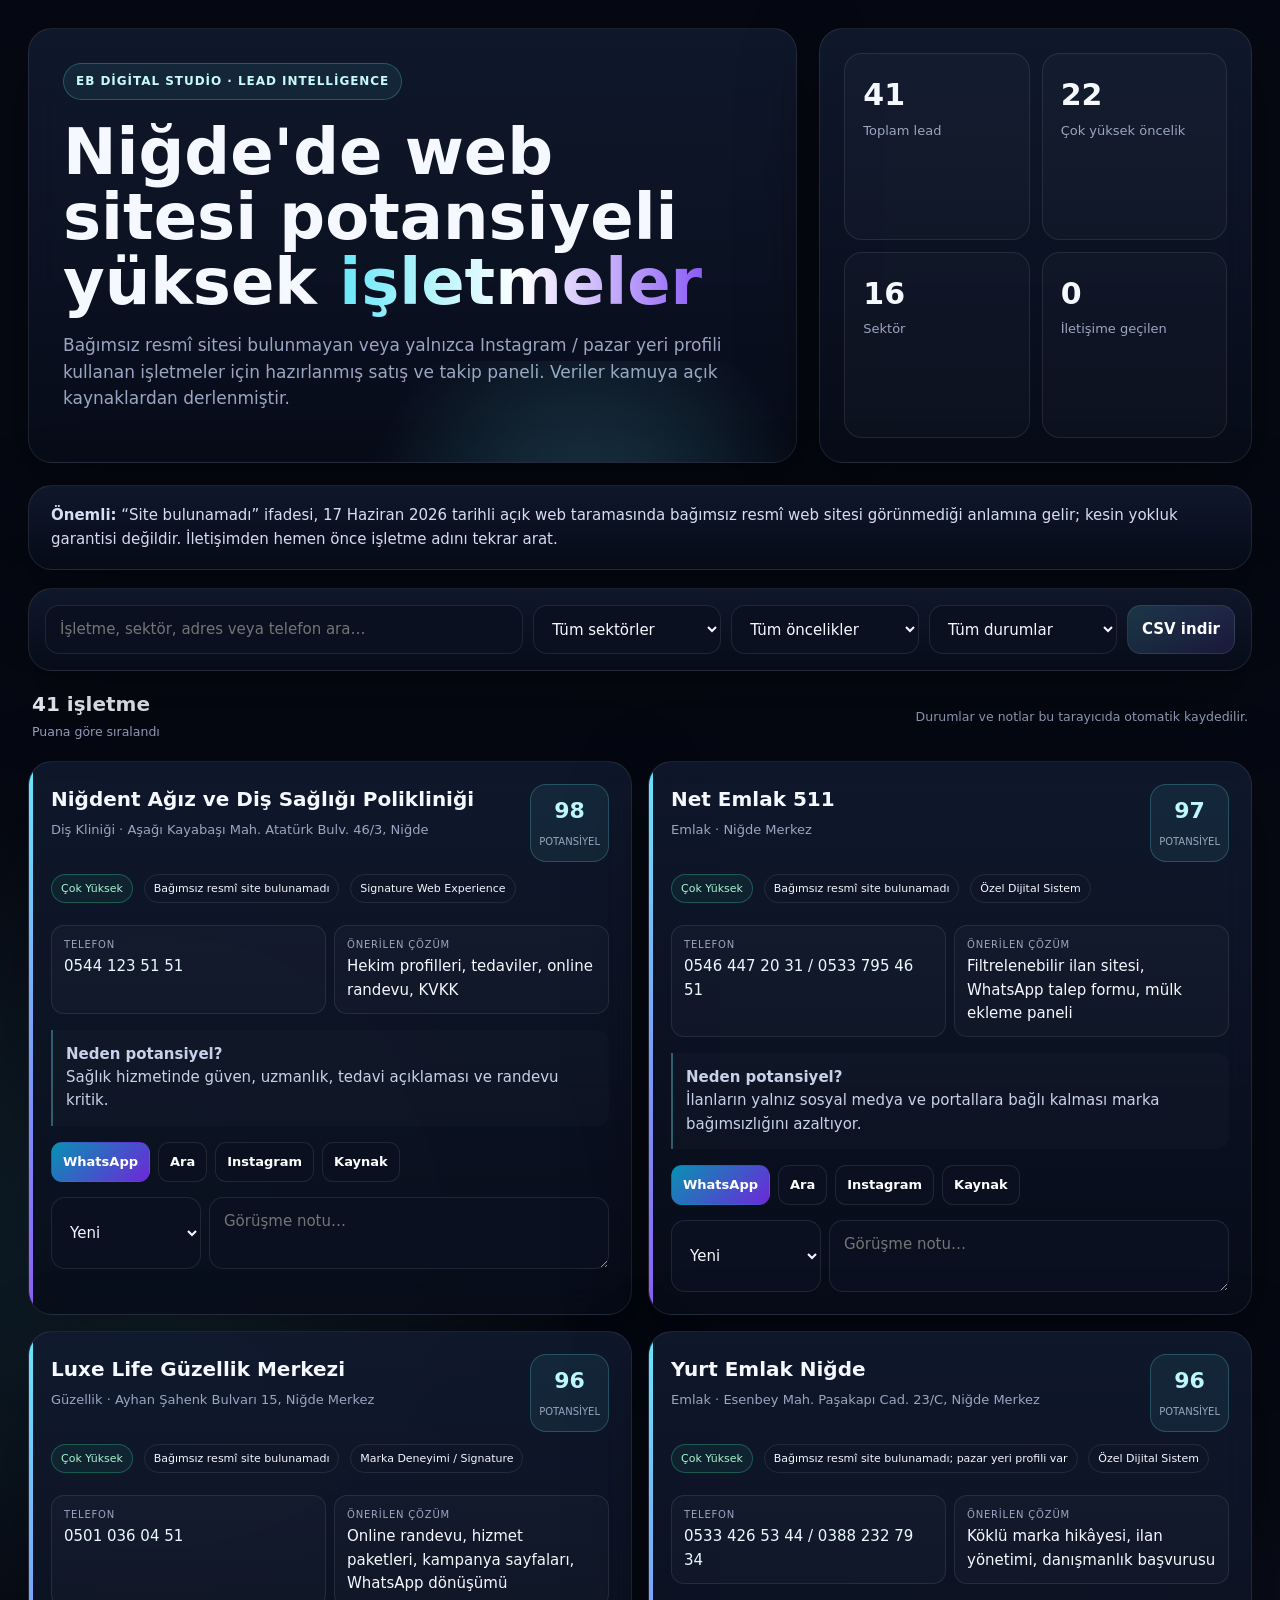
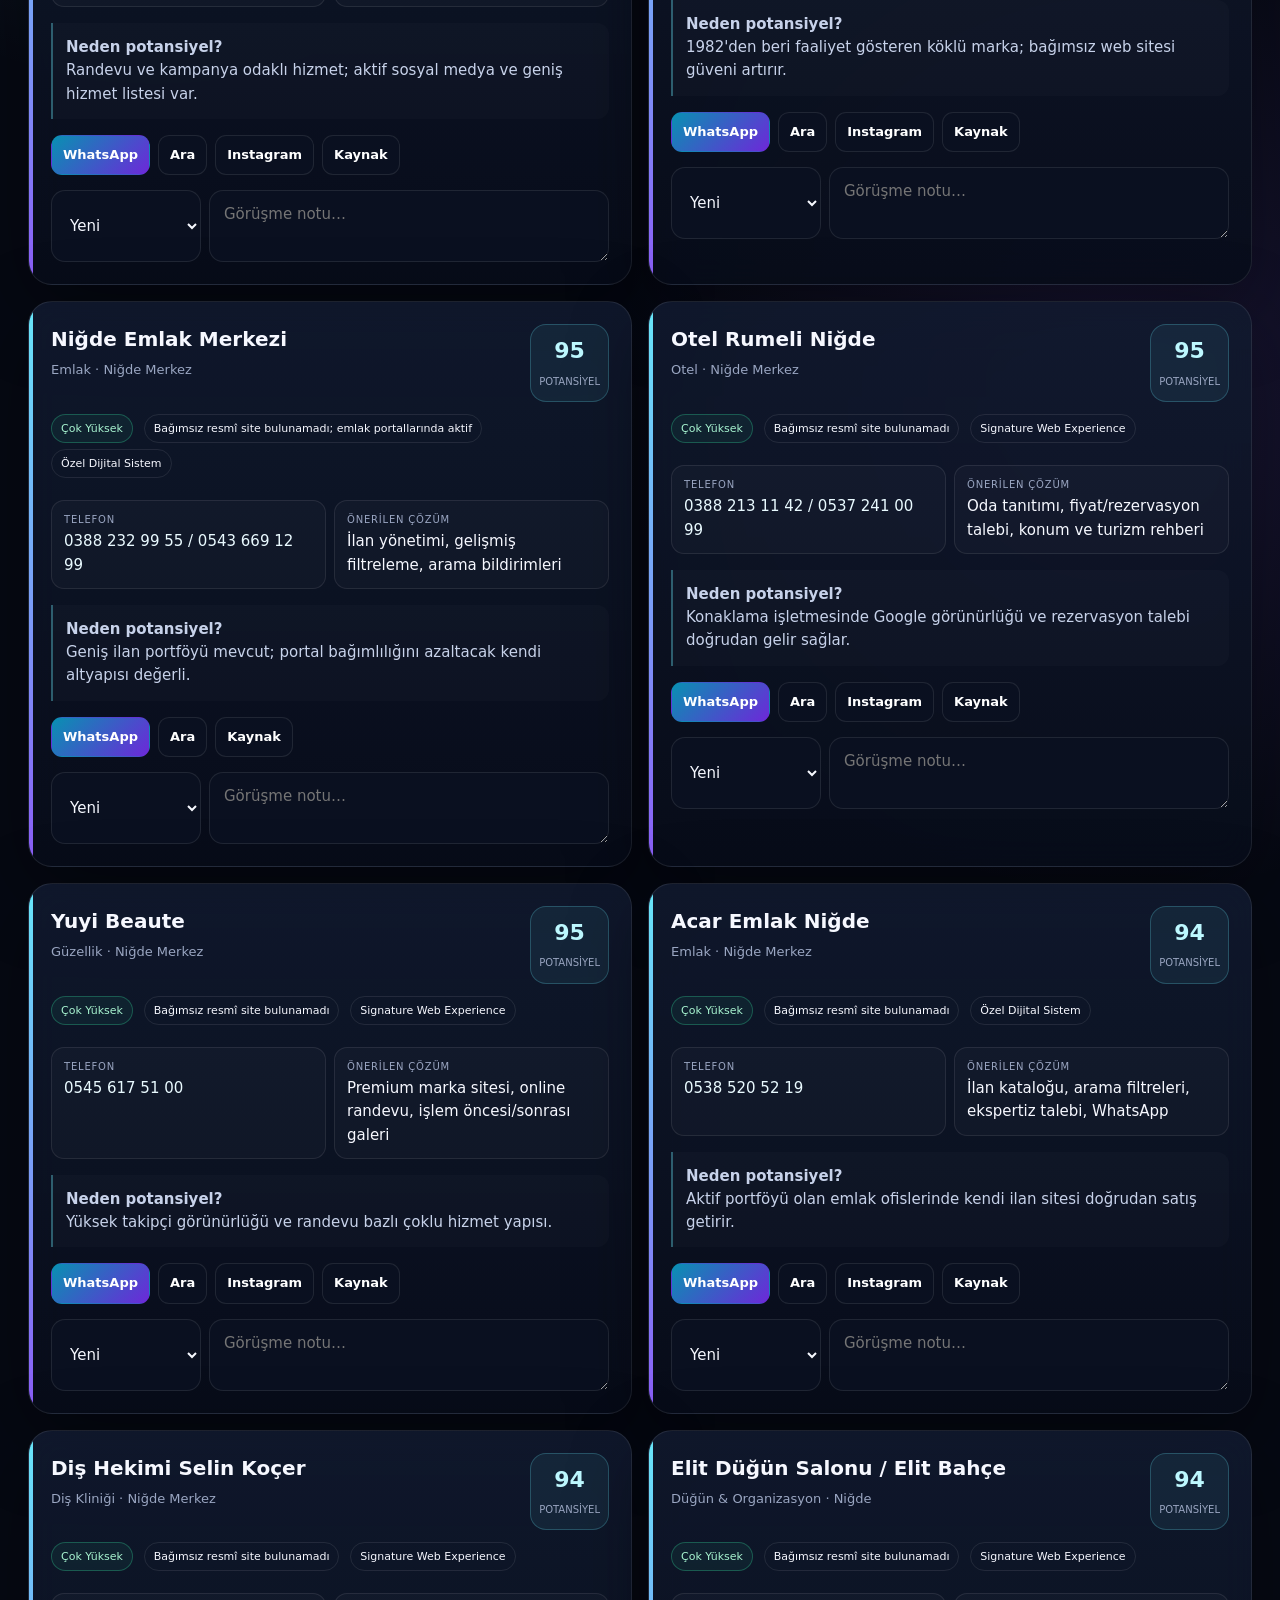
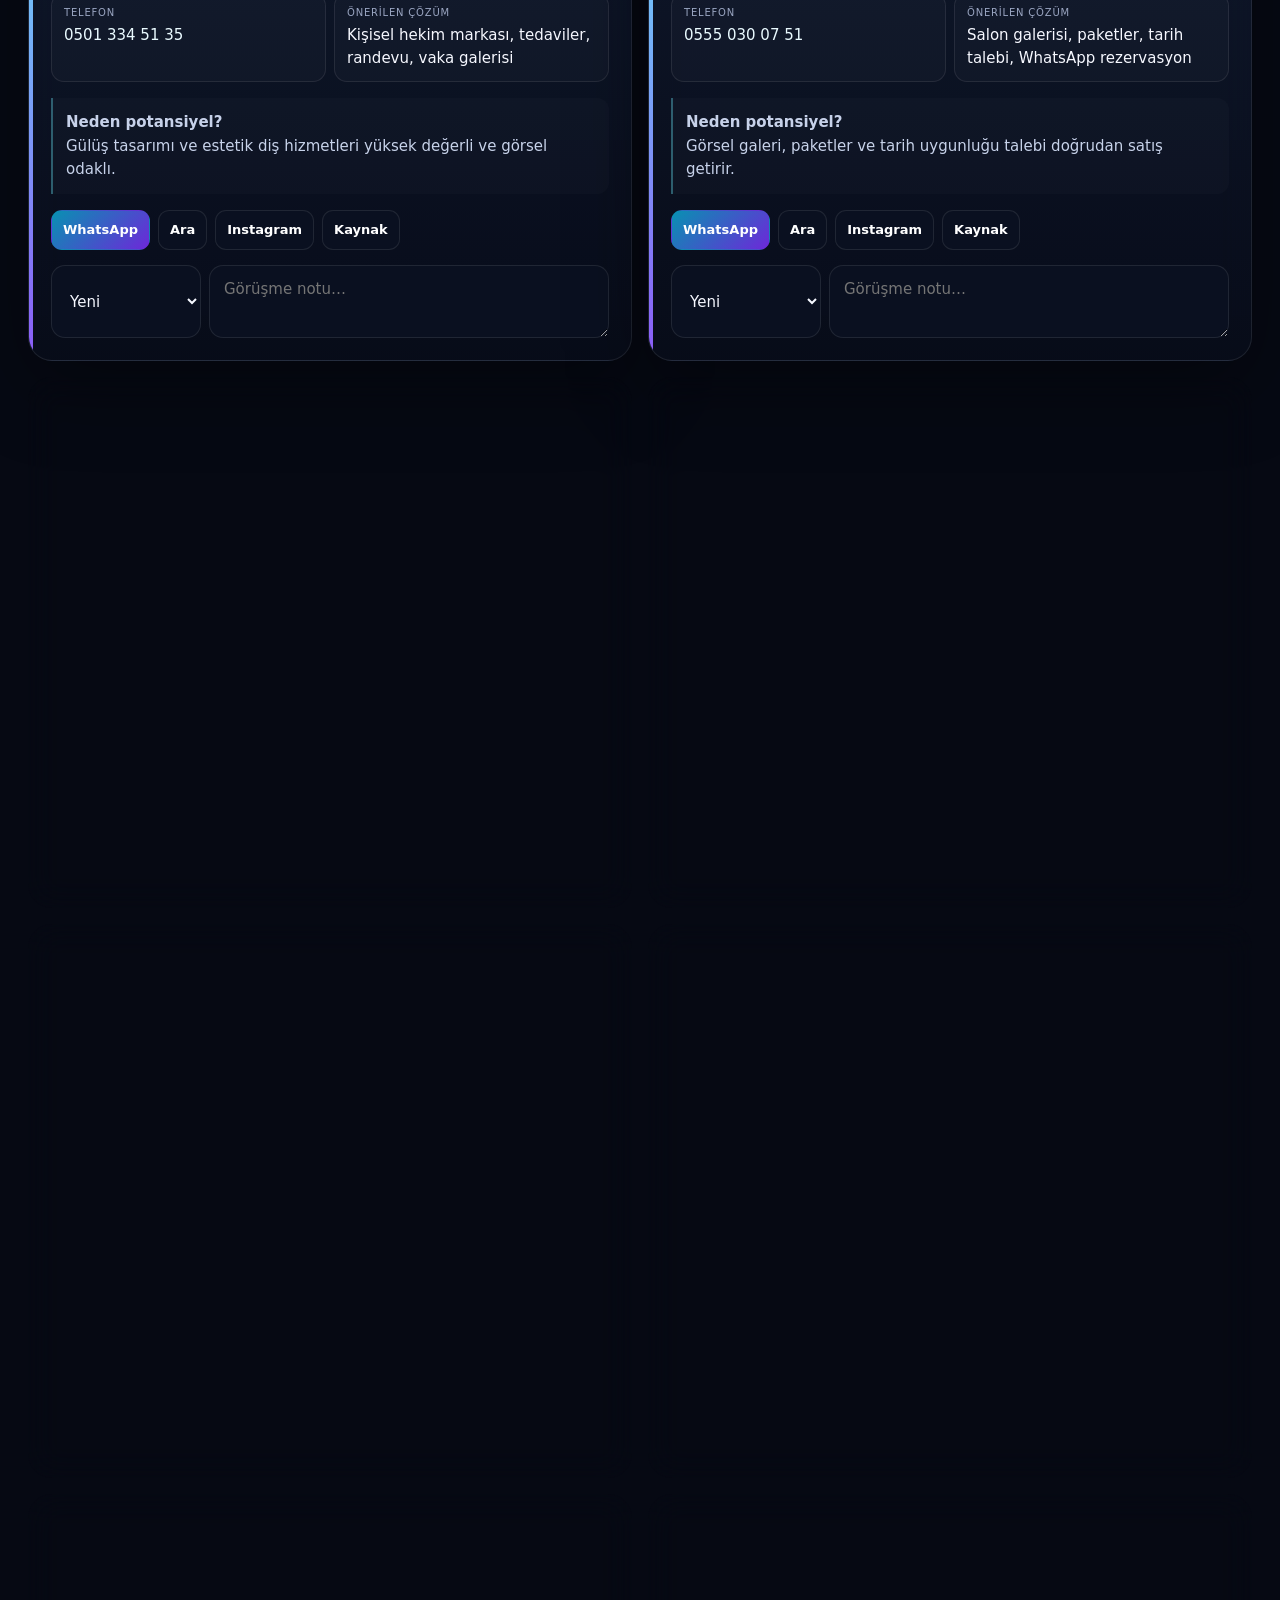
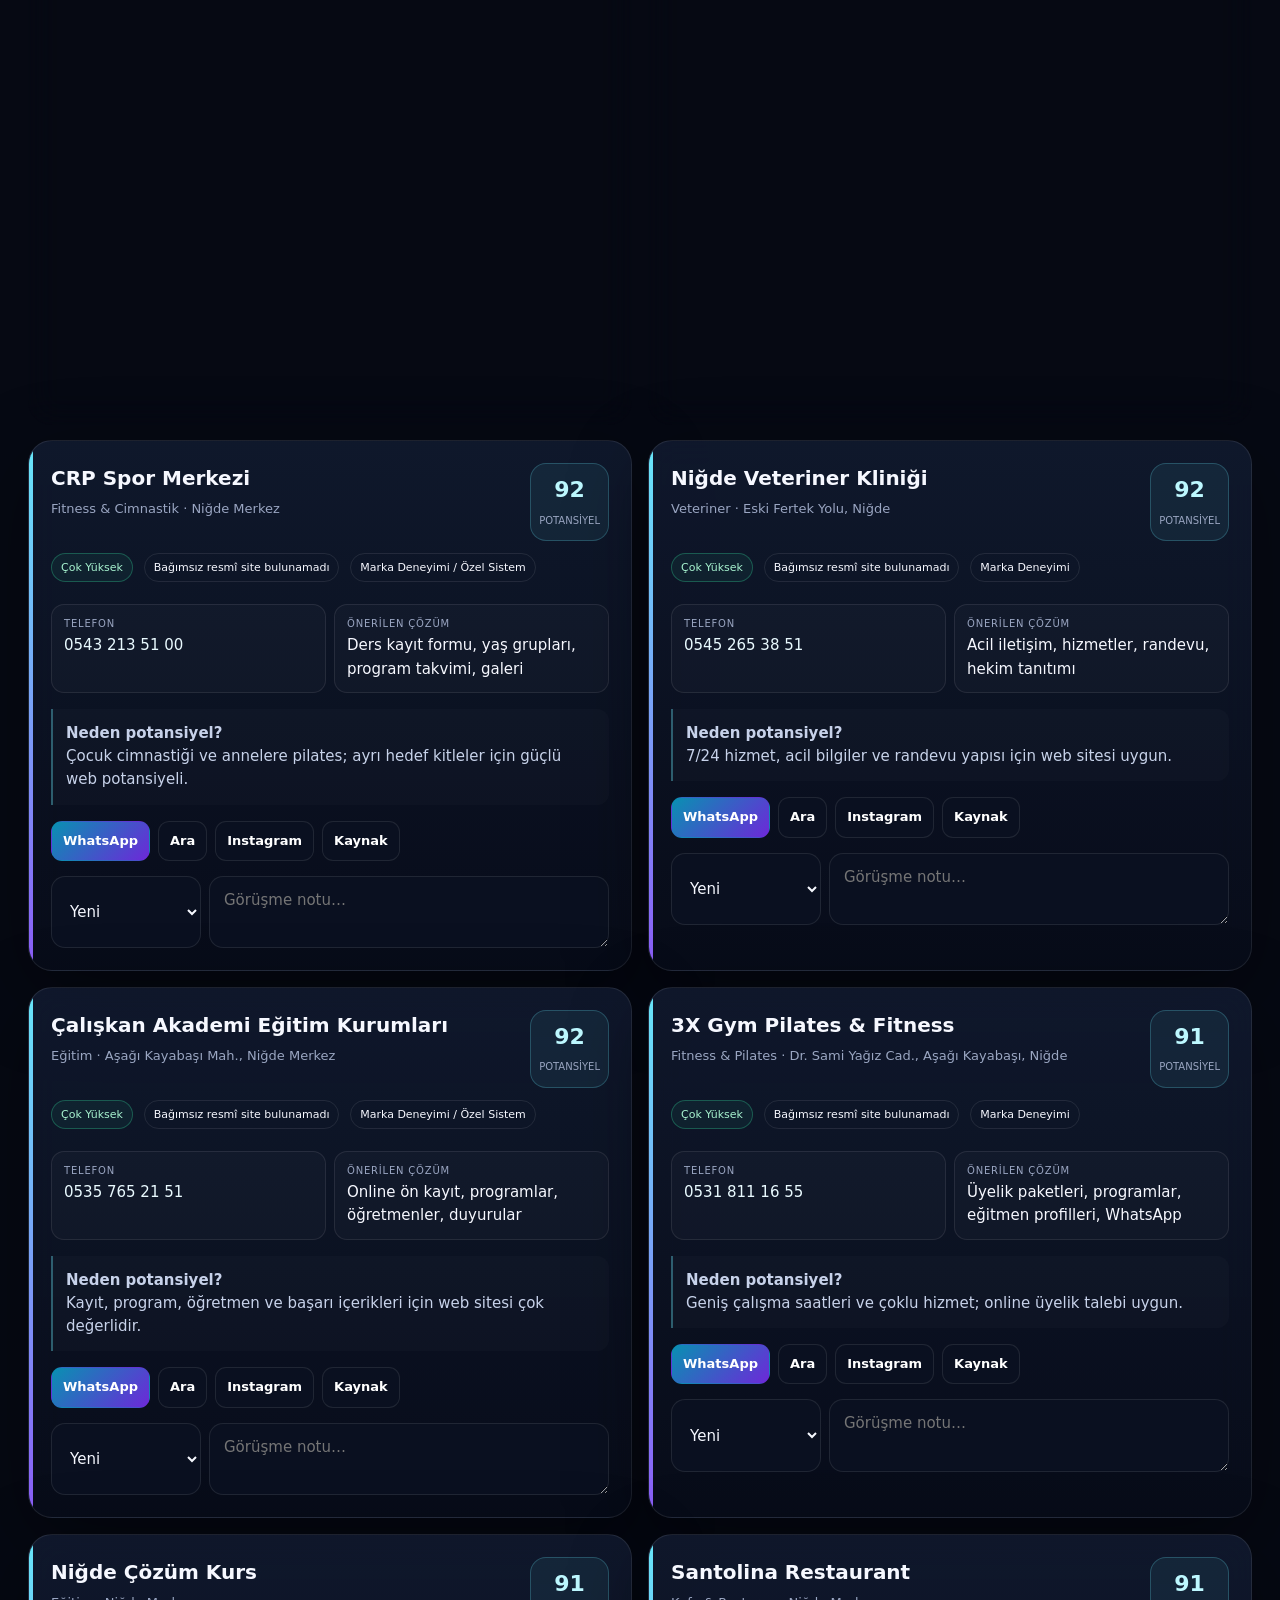
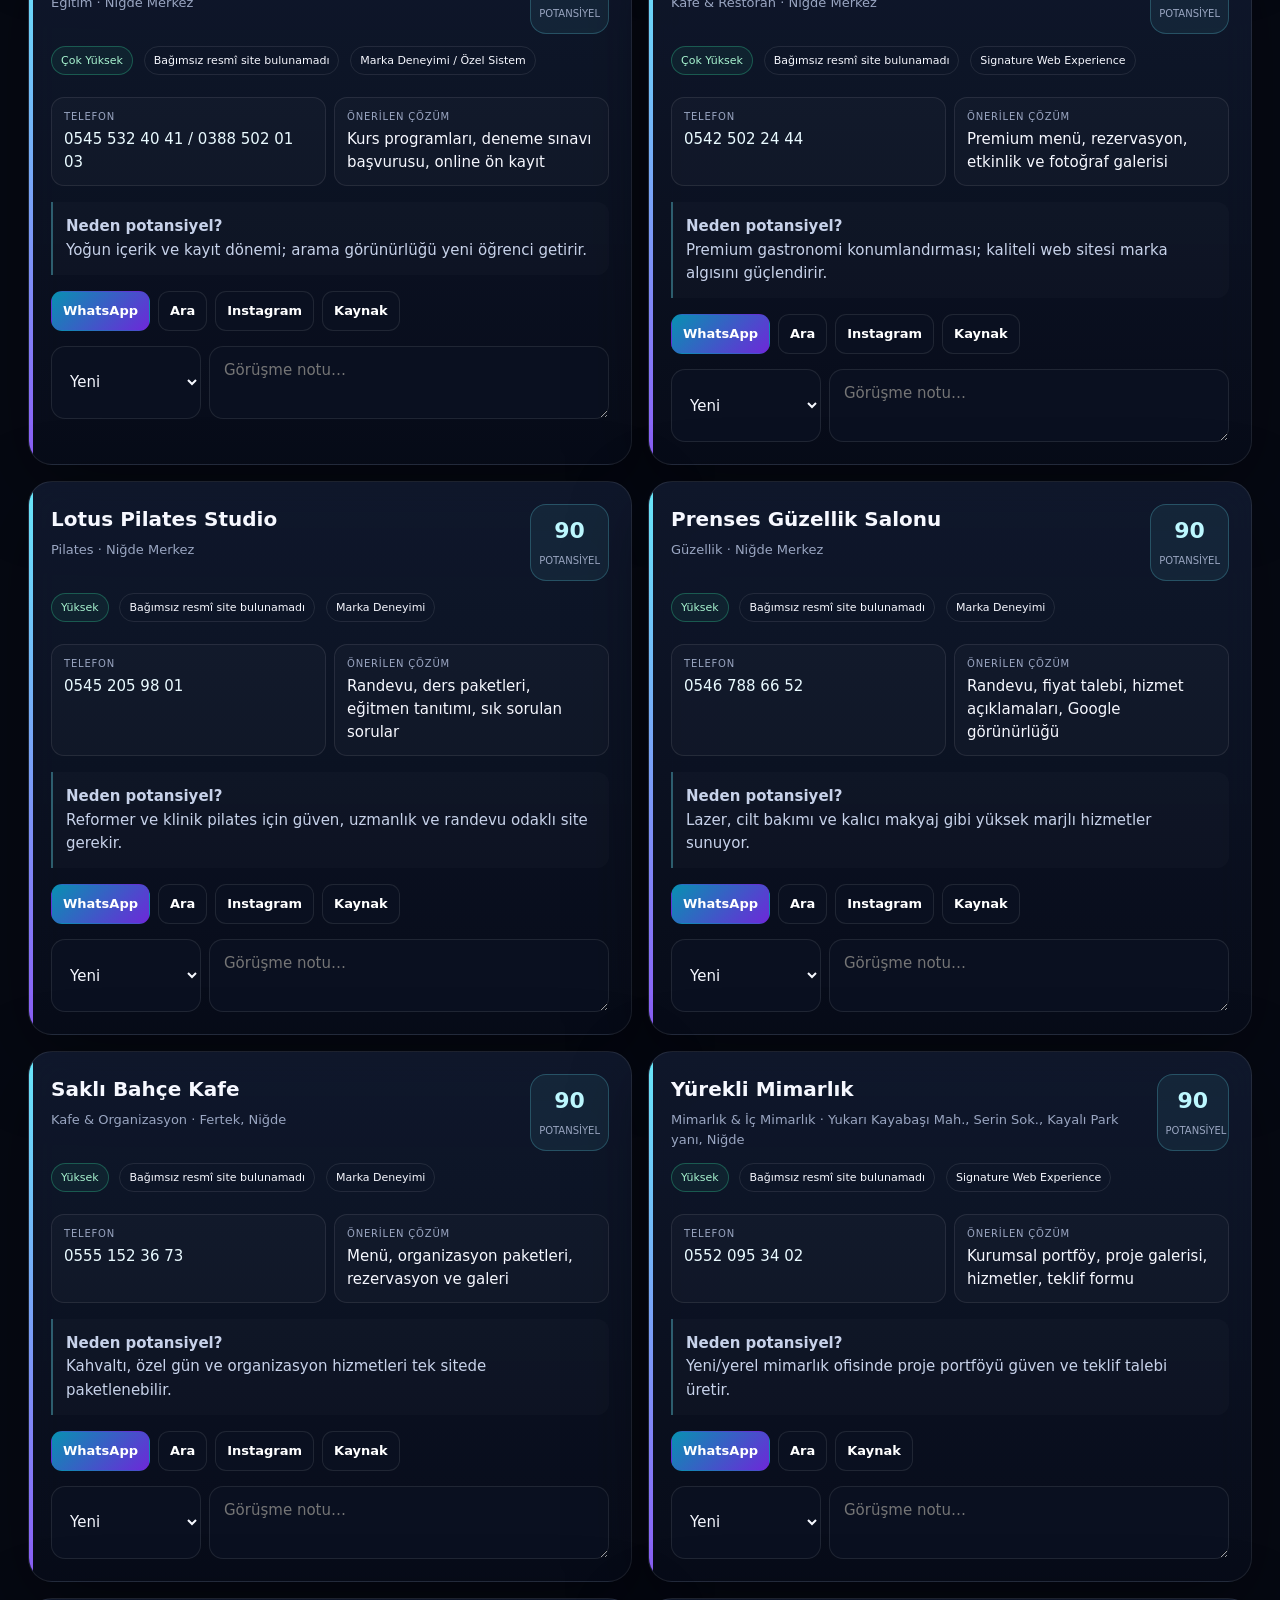
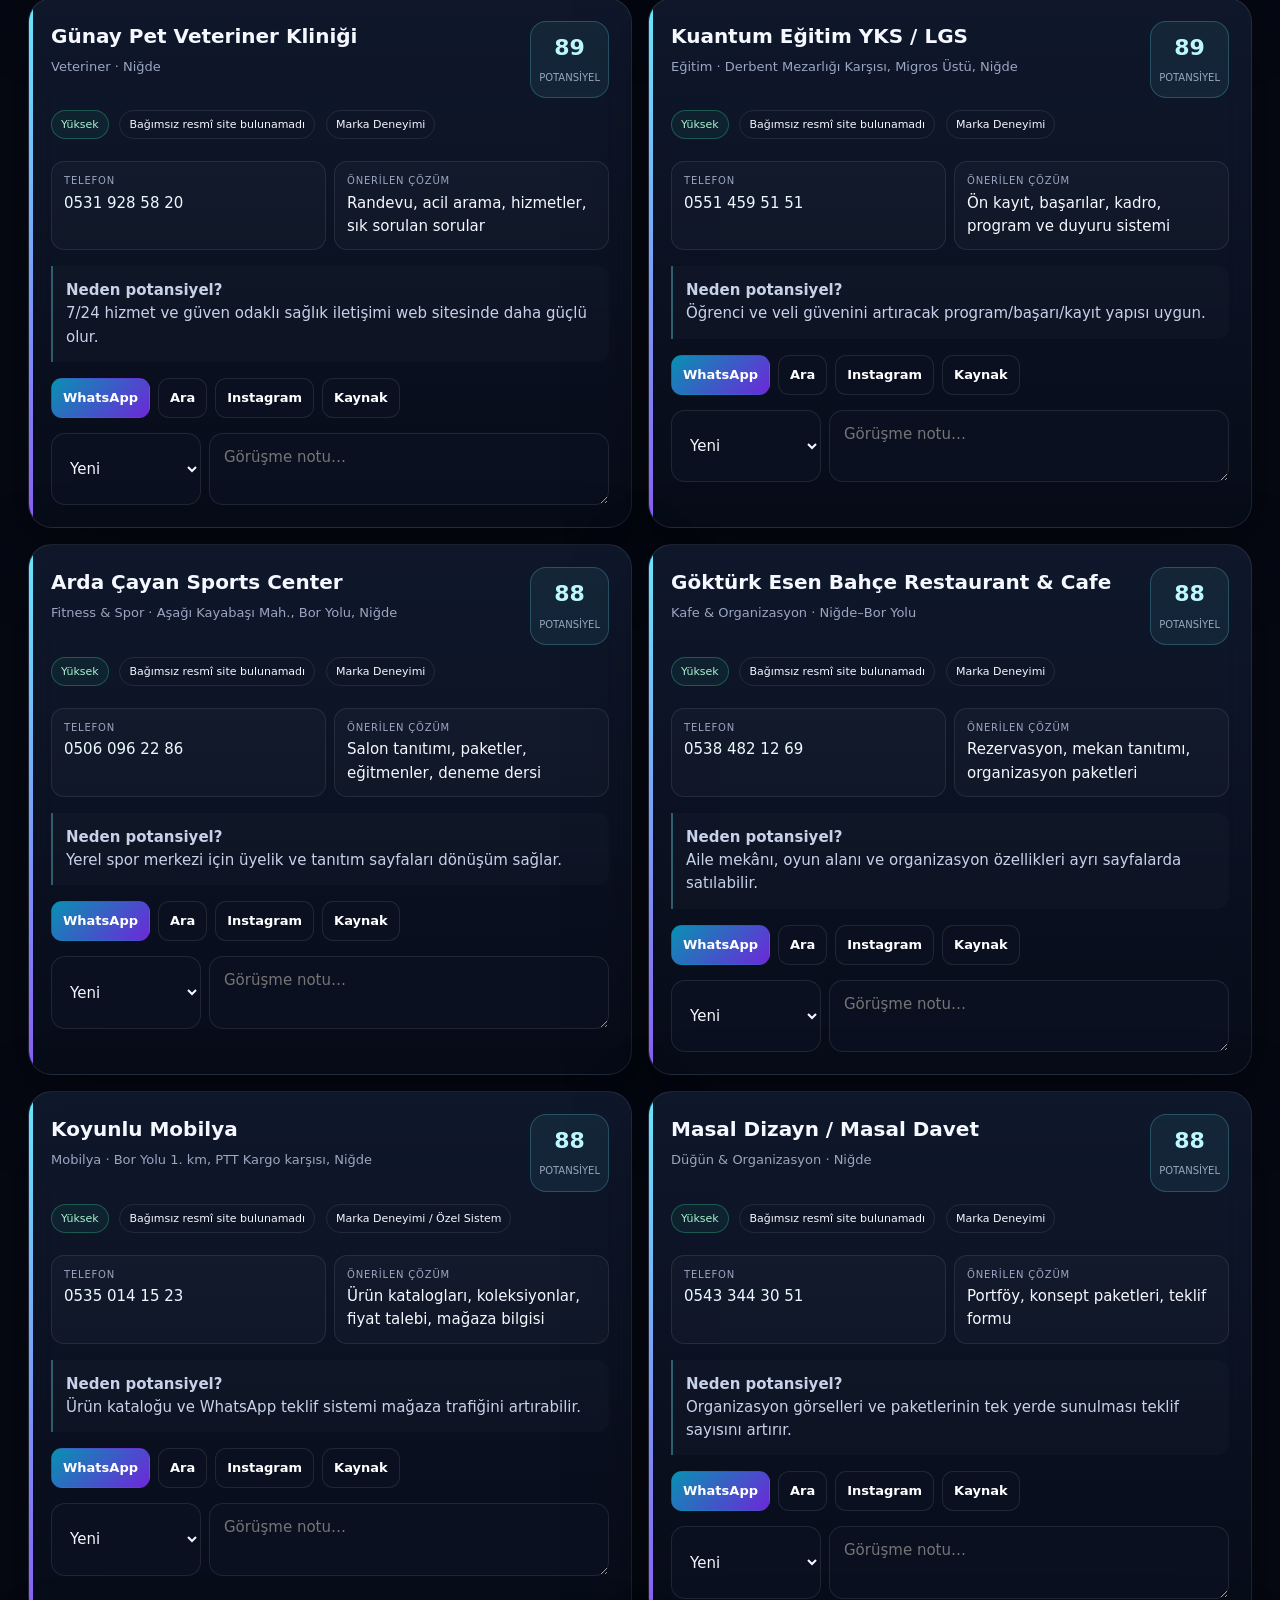
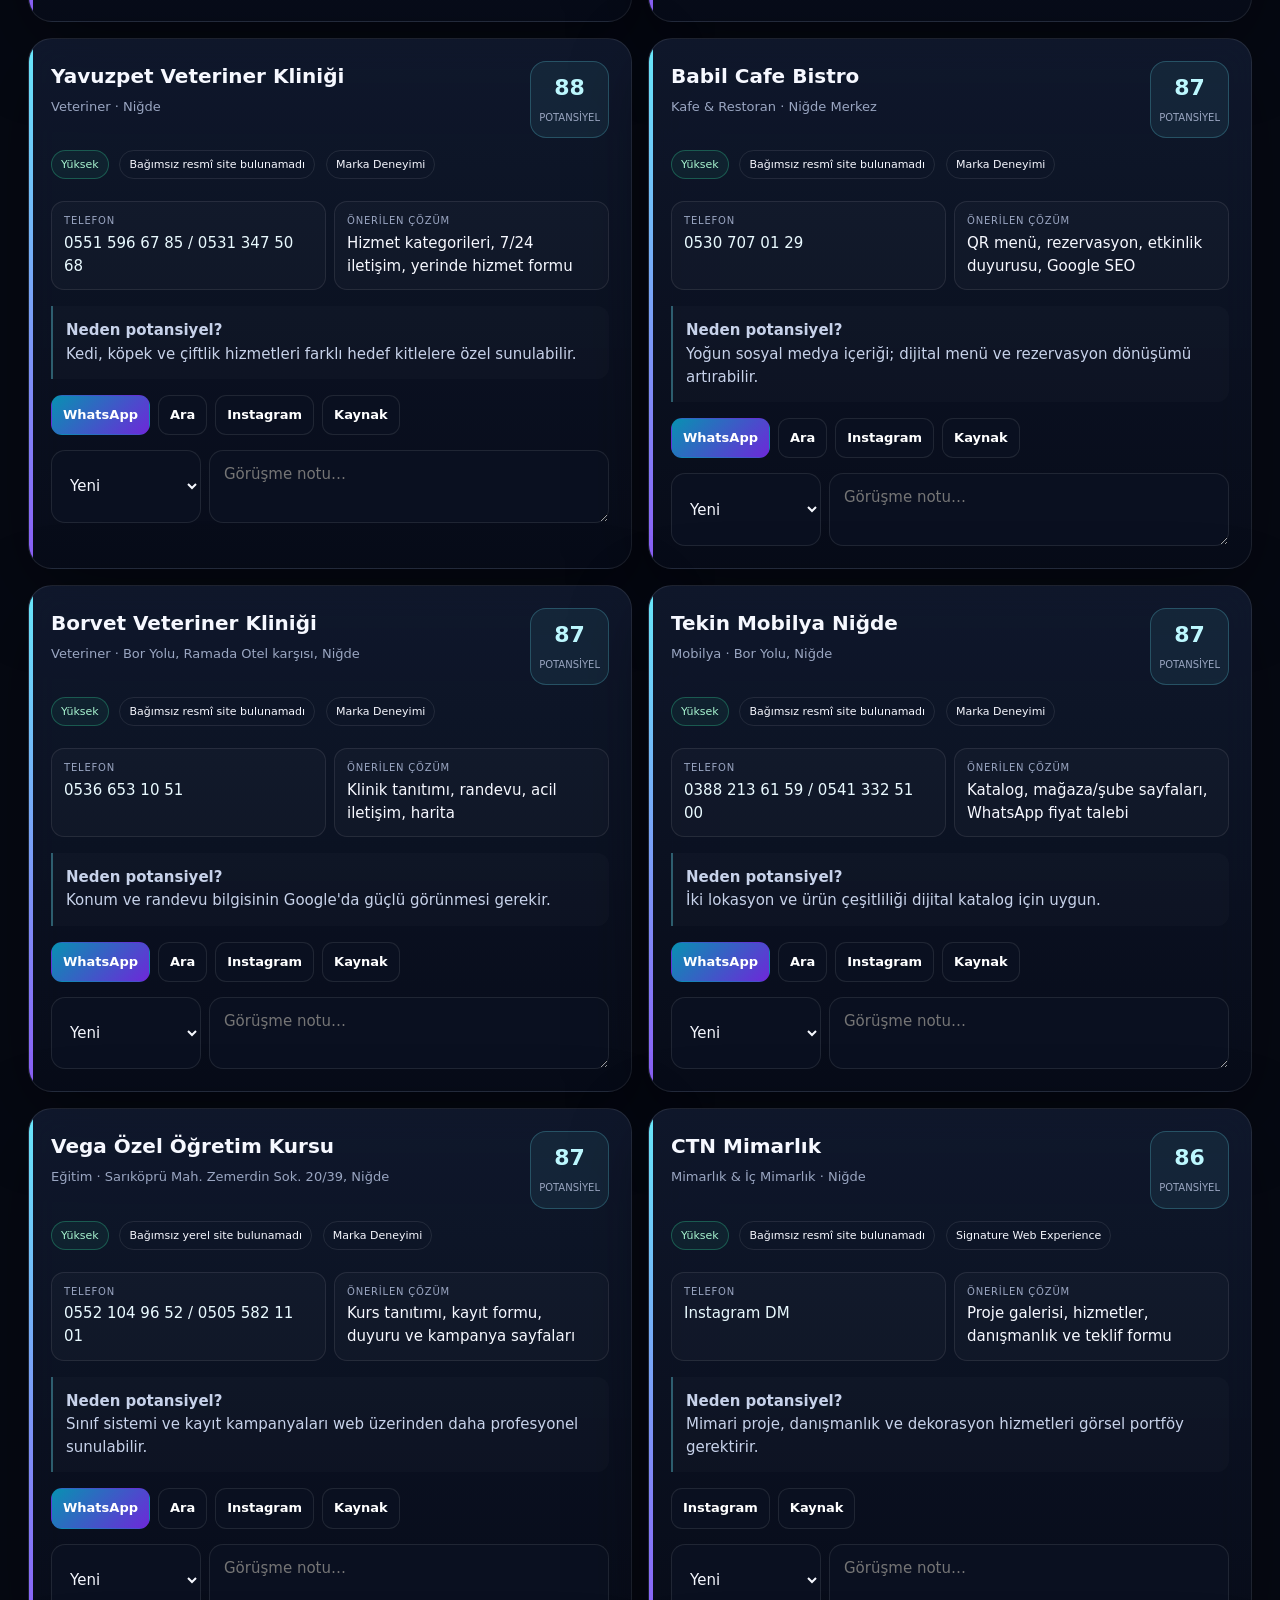
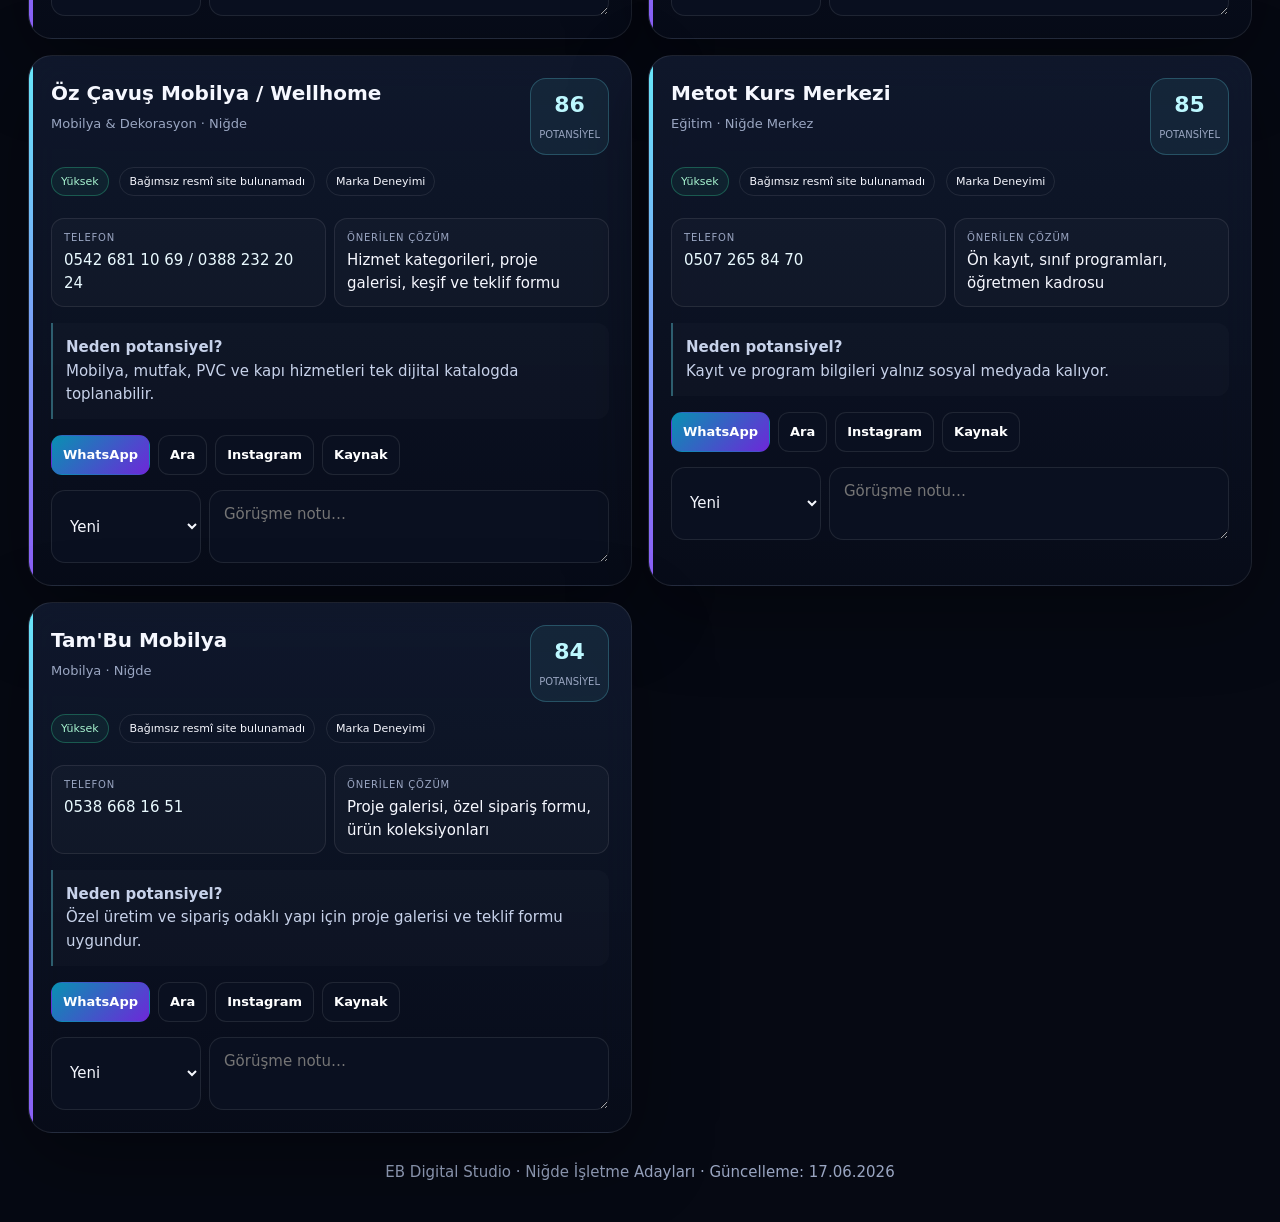
==== commit 7fccf86f: "Add files via upload" ====
--- a/index.html
+++ b/index.html
@@ -1,724 +1,194 @@
 <!doctype html>
-<html lang="tr" data-theme="ocean" data-motion="full">
+<html lang="tr">
 <head>
-  <meta charset="utf-8">
-  <meta name="viewport" content="width=device-width,initial-scale=1,viewport-fit=cover">
-  <link rel="canonical" href="https://ebdigitalstudio.com.tr/">
-  <meta property="og:url" content="https://ebdigitalstudio.com.tr/">
-  <meta name="theme-color" content="#050814">
-  <title>EB Digital Studio | SEO Odaklı Web Tasarım, Yazılım ve Admin Panel</title>
-  <meta name="description" content="EB Digital Studio; Efecan Berber tarafından kurulan, SEO odaklı web tasarım, kullanıcı deneyimi optimizasyonu, performanslı yazılım, admin panel ve işletmelere özel dijital sistemler geliştiren stüdyodur.">
-  <meta name="robots" content="index,follow,max-image-preview:large">
-  <meta property="og:type" content="website">
-  <meta property="og:locale" content="tr_TR">
-  <meta property="og:site_name" content="EB Digital Studio">
-  <meta property="og:title" content="EB Digital Studio | SEO Odaklı Web Tasarım ve Yazılım">
-  <meta property="og:description" content="Efecan Berber tarafından geliştirilen SEO odaklı web siteleri, kullanıcı deneyimi tasarımı, admin panelleri, üyelik sistemleri ve işletmelere özel dijital çözümler.">
-  <meta property="og:image" content="https://ebdigitalstudio.com.tr/assets/og-image.jpg">
-  <meta property="og:image:alt" content="EB Digital Studio — Efecan Berber web tasarım ve yazılım stüdyosu">
-  <meta name="twitter:card" content="summary_large_image">
-  <meta name="twitter:title" content="EB Digital Studio | SEO Odaklı Web Tasarım ve Yazılım">
-  <meta name="twitter:description" content="SEO odaklı web tasarımı, performans optimizasyonu, admin panelleri, üyelik sistemleri ve özel dijital çözümler.">
-  <meta name="twitter:image" content="https://ebdigitalstudio.com.tr/assets/og-image.jpg">
-  <script type="application/ld+json">
-  {
-    "@context":"https://schema.org",
-    "@graph":[
-      {
-        "@type":"Organization",
-        "@id":"https://ebdigitalstudio.com.tr/#organization",
-        "name":"EB Digital Studio",
-        "url":"https://ebdigitalstudio.com.tr/",
-        "logo":"https://ebdigitalstudio.com.tr/assets/logo-ocean.svg",
-        "founder":{"@id":"https://ebdigitalstudio.com.tr/#efecan-berber"},
-        "email":"mailto:efecanberber0@gmail.com",
-        "telephone":"+905425866513",
-        "sameAs":["https://www.instagram.com/ebdigitalstudioffical/"],
-        "knowsAbout":["web tasarım","web yazılım","kullanıcı deneyimi optimizasyonu","arama motoru optimizasyonu","mobil öncelikli tasarım","admin panel geliştirme","Supabase entegrasyonu","performans optimizasyonu","güvenli kimlik doğrulama"]
-      },
-      {
-        "@type":"Person",
-        "@id":"https://ebdigitalstudio.com.tr/#efecan-berber",
-        "name":"Efecan Berber",
-        "url":"https://ebdigitalstudio.com.tr/#about",
-        "jobTitle":"Web Designer & Developer",
-        "knowsAbout":["kurumsal web sitesi","UX/UI tasarım","frontend geliştirme","backend entegrasyonu","teknik SEO","veritabanı mimarisi","erişilebilirlik","güvenlik standartları"],
-        "worksFor":{"@id":"https://ebdigitalstudio.com.tr/#organization"}
-      },
-      {
-        "@type":"WebSite",
-        "@id":"https://ebdigitalstudio.com.tr/#website",
-        "url":"https://ebdigitalstudio.com.tr/",
-        "name":"EB Digital Studio",
-        "publisher":{"@id":"https://ebdigitalstudio.com.tr/#organization"},
-        "inLanguage":"tr-TR"
-      }
-    ]
-  }
-  </script>
-
-  <script type="application/ld+json">
-  {
-    "@context":"https://schema.org",
-    "@type":"ProfessionalService",
-    "@id":"https://ebdigitalstudio.com.tr/#service",
-    "name":"EB Digital Studio Web Tasarım ve Yazılım Hizmetleri",
-    "url":"https://ebdigitalstudio.com.tr/#services",
-    "provider":{"@id":"https://ebdigitalstudio.com.tr/#organization"},
-    "areaServed":"Türkiye",
-    "serviceType":["Kurumsal web tasarım","SEO odaklı web geliştirme","Admin panel geliştirme","Üyelik sistemi","Supabase entegrasyonu","Kullanıcı deneyimi optimizasyonu"],
-    "description":"EB Digital Studio; mobil öncelikli, hızlı, güvenli, SEO temeli kurulmuş ve işletmelerin dönüşüm hedeflerine göre planlanan web siteleri ile dijital sistemler geliştirir."
-  }
-  </script>
-
-  <script type="application/ld+json">
-  {
-    "@context":"https://schema.org",
-    "@type":"FAQPage",
-    "mainEntity":[
-      {"@type":"Question","name":"Bir web projesine nasıl başlanır?","acceptedAnswer":{"@type":"Answer","text":"İlk görüşmede projenin hedefi, sayfa yapısı, tasarım beklentisi ve teknik ihtiyaçları netleştirilir. Yazılı teklif ve kapsam onaylandıktan sonra başlangıç ödemesiyle çalışma başlar."}},
-      {"@type":"Question","name":"Ödeme planı nasıl uygulanır?","acceptedAnswer":{"@type":"Answer","text":"Standart projelerde ödeme planı yüzde 40 başlangıç, yüzde 30 tasarım onayı ve yüzde 30 yayın öncesi şeklindedir. Projeye özel farklı bir plan varsa yazılı teklifte belirtilir."}},
-      {"@type":"Question","name":"Kaç revize dahildir?","acceptedAnswer":{"@type":"Answer","text":"Revize sayısı ve kapsamı proje teklifinde açıkça belirtilir. Kapsam dışı yeni sayfa, özellik veya yön değişiklikleri ayrıca fiyatlandırılır."}},
-      {"@type":"Question","name":"Alan adı, hosting ve üçüncü taraf servis ücretleri fiyata dahil mi?","acceptedAnswer":{"@type":"Answer","text":"Aksi yazılı olarak belirtilmedikçe alan adı, ücretli hosting, lisans, e-posta, ödeme kuruluşu ve üçüncü taraf servis bedelleri müşteriye aittir. GitHub Pages gibi ücretsiz altyapılar uygun projelerde kullanılabilir."}},
-      {"@type":"Question","name":"Ortalama teslim süresi nedir?","acceptedAnswer":{"@type":"Answer","text":"Kurumsal web projeleri çoğunlukla 2–4 hafta içinde tamamlanır. Üyelik, veritabanı, admin paneli ve takip sistemi içeren projelerde süre teknik kapsama göre uzar."}},
-      {"@type":"Question","name":"Site teslim edildikten sonra destek veriliyor mu?","acceptedAnswer":{"@type":"Answer","text":"Teklifte belirtilen yayın sonrası destek süresi boyunca teknik kontroller sağlanır. Devam eden bakım ve içerik güncellemeleri aylık bakım paketiyle sürdürülebilir."}},
-      {"@type":"Question","name":"Sonradan yeni özellik eklenebilir mi?","acceptedAnswer":{"@type":"Answer","text":"Evet. Mevcut altyapı uygun olduğu sürece yeni sayfalar, formlar, üyelik, veritabanı, admin paneli ve diğer özellikler ayrı kapsam olarak eklenebilir."}},
-      {"@type":"Question","name":"Site dosyaları ve erişimler kime ait olur?","acceptedAnswer":{"@type":"Answer","text":"Tam ödeme tamamlandıktan sonra sözleşmede belirtilen proje dosyaları ve müşteri adına açılan alan adı veya servis erişimleri müşteriye teslim edilir. Üçüncü taraf lisans koşulları ayrıca geçerlidir."}}
-    ]
-  }
-  </script>
-  <link rel="icon" href="assets/logo-ocean.svg" type="image/svg+xml">
-  <link rel="manifest" href="manifest.webmanifest">
-  <link rel="preconnect" href="https://fonts.googleapis.com">
-  <link rel="preconnect" href="https://fonts.gstatic.com" crossorigin>
-  <link href="https://fonts.googleapis.com/css2?family=DM+Sans:wght@400;500;600;700&family=Manrope:wght@500;600;700;800&family=Space+Grotesk:wght@500;600;700&display=swap" rel="stylesheet">
-  <script>try{document.documentElement.dataset.motion=localStorage.getItem('eb-motion')||'full'}catch(e){document.documentElement.dataset.motion='full'};document.documentElement.classList.add('js')</script>
-  <link rel="stylesheet" href="css/style.css?v=6.3">
-  <link rel="stylesheet" href="css/experience.css?v=6.3">
-  <link rel="stylesheet" href="css/ai-assistant.css?v=6.3">
+<meta charset="utf-8">
+<meta name="viewport" content="width=device-width,initial-scale=1">
+<title>Niğde Web Sitesi Potansiyel İşletmeler | EB Digital Studio</title>
+<meta name="description" content="Niğde'de bağımsız web sitesi bulunmayan veya yalnız sosyal medya/pazar yeri kullanan yüksek potansiyelli işletmeler için lead takip paneli.">
+<style>
+:root {
+  --bg:#060913; --panel:#0d1324; --panel2:#111a2f; --text:#f6f8ff; --muted:#9aa6c2;
+  --line:rgba(255,255,255,.09); --accent:#67e8f9; --accent2:#8b5cf6; --good:#34d399;
+  --warn:#fbbf24; --danger:#fb7185; --shadow:0 24px 80px rgba(0,0,0,.35);
+}
+*{box-sizing:border-box}
+html{scroll-behavior:smooth}
+body{margin:0;background:
+radial-gradient(circle at 12% 10%,rgba(103,232,249,.12),transparent 28rem),
+radial-gradient(circle at 88% 16%,rgba(139,92,246,.14),transparent 32rem),var(--bg);
+color:var(--text);font:15px/1.55 Inter,ui-sans-serif,system-ui,-apple-system,BlinkMacSystemFont,"Segoe UI",sans-serif;min-height:100vh}
+a{color:inherit}.shell{max-width:1480px;margin:auto;padding:28px}
+.hero{display:grid;grid-template-columns:1.6fr .9fr;gap:22px;align-items:stretch;margin-bottom:22px}
+.panel{background:linear-gradient(180deg,rgba(17,26,47,.88),rgba(8,13,26,.9));border:1px solid var(--line);border-radius:24px;box-shadow:var(--shadow);backdrop-filter:blur(16px)}
+.hero-main{padding:34px;position:relative;overflow:hidden}
+.hero-main:after{content:"";position:absolute;inset:auto -10% -55% 35%;height:340px;background:radial-gradient(circle,rgba(103,232,249,.22),transparent 68%);pointer-events:none}
+.badge{display:inline-flex;gap:8px;align-items:center;padding:8px 12px;border:1px solid rgba(103,232,249,.26);border-radius:999px;background:rgba(103,232,249,.07);color:#c7f9ff;font-weight:700;font-size:12px;letter-spacing:.08em;text-transform:uppercase}
+h1{font-size:clamp(32px,5vw,66px);line-height:1.02;margin:20px 0 14px;max-width:880px}
+.grad{background:linear-gradient(90deg,var(--accent),#fff,var(--accent2));-webkit-background-clip:text;color:transparent}
+.hero p{color:var(--muted);max-width:860px;font-size:17px}
+.stats{padding:24px;display:grid;grid-template-columns:repeat(2,1fr);gap:12px}
+.stat{padding:18px;border:1px solid var(--line);border-radius:18px;background:rgba(255,255,255,.025)}
+.stat b{font-size:30px;display:block}.stat span{color:var(--muted);font-size:13px}
+.notice{padding:18px 22px;margin:18px 0;color:#d6def5}
+.toolbar{padding:16px;display:grid;grid-template-columns:1.4fr repeat(3,minmax(150px,.55fr)) auto;gap:10px;position:sticky;top:10px;z-index:20}
+input,select,button,textarea{font:inherit}.control{width:100%;border:1px solid var(--line);background:#0a1020;color:var(--text);padding:12px 14px;border-radius:14px;outline:none}
+.control:focus{border-color:rgba(103,232,249,.55);box-shadow:0 0 0 4px rgba(103,232,249,.08)}
+button{cursor:pointer}.btn{border:1px solid var(--line);background:linear-gradient(135deg,rgba(103,232,249,.16),rgba(139,92,246,.14));color:#fff;border-radius:14px;padding:11px 14px;font-weight:800}
+.btn:hover{border-color:rgba(103,232,249,.45);transform:translateY(-1px)}
+.summary{display:flex;gap:10px;align-items:center;justify-content:space-between;margin:18px 4px}
+.summary strong{font-size:20px}.summary small{color:var(--muted)}
+.grid{display:grid;grid-template-columns:repeat(2,minmax(0,1fr));gap:16px}
+.card{padding:22px;position:relative;overflow:hidden}.card:before{content:"";position:absolute;inset:0 auto auto 0;width:4px;height:100%;background:linear-gradient(var(--accent),var(--accent2))}
+.card-head{display:flex;justify-content:space-between;gap:16px;align-items:flex-start}
+.card h2{margin:0 0 5px;font-size:20px}.cat{color:var(--muted);font-size:13px}
+.score{min-width:70px;text-align:center;border-radius:16px;padding:9px 8px;border:1px solid rgba(103,232,249,.23);background:rgba(103,232,249,.07)}
+.score b{font-size:22px;display:block;color:#bdf8ff}.score span{font-size:10px;color:var(--muted)}
+.meta{display:grid;grid-template-columns:repeat(2,minmax(0,1fr));gap:8px;margin:16px 0}
+.meta div{padding:11px 12px;border:1px solid var(--line);border-radius:13px;background:rgba(255,255,255,.025)}
+.meta small{display:block;color:var(--muted);font-size:10px;text-transform:uppercase;letter-spacing:.08em;margin-bottom:3px}
+.meta a{text-decoration:none;color:#e9faff}
+.tag{display:inline-flex;padding:5px 9px;border-radius:999px;border:1px solid var(--line);font-size:11px;margin:0 6px 6px 0}
+.tag.high{border-color:rgba(52,211,153,.32);color:#a7f3d0;background:rgba(52,211,153,.07)}
+.copy{margin:12px 0;padding:13px;border-left:2px solid rgba(103,232,249,.35);background:rgba(255,255,255,.02);border-radius:0 12px 12px 0;color:#c7d2ea}
+.actions{display:flex;gap:8px;flex-wrap:wrap;margin-top:16px}
+.actions a,.actions button{text-decoration:none;border:1px solid var(--line);background:#0a1020;color:#fff;padding:9px 11px;border-radius:11px;font-weight:700;font-size:13px}
+.actions a.primary{background:linear-gradient(135deg,#0891b2,#6d28d9);border-color:transparent}
+.crm{display:grid;grid-template-columns:150px 1fr;gap:8px;margin-top:15px}.note{min-height:42px;resize:vertical}
+.footer{margin:28px 0 10px;text-align:center;color:var(--muted)}.empty{padding:60px;text-align:center;color:var(--muted);display:none}
+@media(max-width:1050px){.hero{grid-template-columns:1fr}.toolbar{grid-template-columns:1fr 1fr}.grid{grid-template-columns:1fr}}
+@media(max-width:620px){.shell{padding:14px}.hero-main{padding:24px}.toolbar{grid-template-columns:1fr;position:static}.stats{grid-template-columns:1fr 1fr;padding:14px}.meta{grid-template-columns:1fr}.crm{grid-template-columns:1fr}}
+</style>
 </head>
 <body>
-  <div id="top" class="top-anchor" aria-hidden="true"></div>
-  <a class="skip-link" href="#content">İçeriğe geç</a>
-  <div class="noise" aria-hidden="true"></div>
-  <canvas id="particleCanvas" aria-hidden="true"></canvas>
-  <div class="ambient ambient-a" aria-hidden="true"></div>
-  <div class="ambient ambient-b" aria-hidden="true"></div>
-  <div class="scroll-progress" aria-hidden="true"><span></span></div>
+<div class="shell">
+  <section class="hero">
+    <div class="panel hero-main">
+      <span class="badge">EB Digital Studio · Lead Intelligence</span>
+      <h1>Niğde'de web sitesi potansiyeli yüksek <span class="grad">işletmeler</span></h1>
+      <p>Bağımsız resmî sitesi bulunmayan veya yalnızca Instagram / pazar yeri profili kullanan işletmeler için hazırlanmış satış ve takip paneli. Veriler kamuya açık kaynaklardan derlenmiştir.</p>
+    </div>
+    <div class="panel stats">
+      <div class="stat"><b id="totalStat">41</b><span>Toplam lead</span></div>
+      <div class="stat"><b id="veryHighStat">22</b><span>Çok yüksek öncelik</span></div>
+      <div class="stat"><b id="categoryStat">16</b><span>Sektör</span></div>
+      <div class="stat"><b id="contactedStat">0</b><span>İletişime geçilen</span></div>
+    </div>
+  </section>
 
-  <div class="intro" id="intro" aria-hidden="true">
-    <div class="intro-grid"></div>
-    <div class="intro-core">
-      <img src="assets/logo-ocean.svg" data-theme-logo alt="" class="intro-logo">
-      <p>EB DIGITAL STUDIO</p>
-      <div class="intro-line"><span></span></div>
-      <small>CRAFTING DIGITAL SIGNATURES</small>
-    </div>
+  <div class="panel notice">
+    <strong>Önemli:</strong> “Site bulunamadı” ifadesi, 17 Haziran 2026 tarihli açık web taramasında bağımsız resmî web sitesi görünmediği anlamına gelir; kesin yokluk garantisi değildir. İletişimden hemen önce işletme adını tekrar arat.
   </div>
 
-  <div class="cursor-dot" aria-hidden="true"></div>
-  <div class="cursor-ring" aria-hidden="true"><span></span></div>
+  <section class="panel toolbar">
+    <input class="control" id="search" placeholder="İşletme, sektör, adres veya telefon ara…">
+    <select class="control" id="category"><option value="">Tüm sektörler</option></select>
+    <select class="control" id="priority"><option value="">Tüm öncelikler</option><option>Çok Yüksek</option><option>Yüksek</option></select>
+    <select class="control" id="crmFilter"><option value="">Tüm durumlar</option><option>Yeni</option><option>İletişime Geçildi</option><option>Takip</option><option>İlgileniyor</option><option>Kazanıldı</option><option>Uygun Değil</option></select>
+    <button class="btn" id="exportBtn">CSV indir</button>
+  </section>
 
-  <header class="site-header">
-    <div class="container nav-shell">
-      <a class="brand magnetic" href="#top" aria-label="EB Digital Studio ana sayfa">
-        <img class="brand-mark" src="assets/logo-ocean.svg" data-theme-logo alt="">
-        <span><strong>EB DIGITAL STUDIO</strong><small>BY EFECAN BERBER</small></span>
-      </a>
-      <nav class="desktop-nav" aria-label="Ana menü">
-        <a href="#work">Projeler</a><a href="#lab">Design Lab</a><a href="#services">Hizmetler</a><a href="#reviews">Yorumlar</a><a href="#faq">SSS</a><a href="#about">Hikâyem</a><a href="#process">Süreç</a><a href="#contact">İletişim</a>
-      </nav>
-      <div class="nav-actions">
-        <button class="theme-trigger magnetic" type="button" data-theme-open aria-expanded="false"><span class="theme-orb"></span><span>TEMA</span></button>
-        <a class="button button-primary nav-cta magnetic" href="#contact">PROJE BAŞLAT <span>↗</span></a>
-        <button class="menu-toggle" type="button" aria-label="Menüyü aç" aria-expanded="false"><span></span><span></span></button>
-      </div>
-    </div>
-  </header>
-
-  <nav class="mobile-menu" id="mobileMenu" aria-hidden="true">
-    <a href="#work">Projeler</a><a href="#lab">Design Lab</a><a href="#services">Hizmetler</a><a href="#reviews">Yorumlar</a><a href="#faq">SSS</a><a href="#about">Hikâyem</a><a href="#process">Süreç</a><a href="#contact">İletişim</a>
-    <button type="button" data-theme-open><span class="theme-orb"></span> Temayı değiştir</button>
-  </nav>
-
-  <aside class="theme-panel" aria-hidden="true" aria-label="Renk teması seçimi">
-    <div class="theme-panel-head"><div><span class="eyebrow">SIGNATURE THEMES</span><h2>Atmosferini seç.</h2></div><button class="icon-button" type="button" data-theme-close aria-label="Tema panelini kapat">×</button></div>
-    <p>Renk seçimi; ışıkları, logoyu, butonları, imleci ve arka plan atmosferini birlikte değiştirir.</p>
-    <div class="theme-grid">
-      <button class="theme-option" type="button" data-theme-value="ocean"><span class="swatches ocean"><i></i><i></i><i></i></span><span><strong>Ocean Blue</strong><small>Güven · Teknoloji</small></span><b>01</b></button>
-      <button class="theme-option" type="button" data-theme-value="nebula"><span class="swatches nebula"><i></i><i></i><i></i></span><span><strong>Purple Nebula</strong><small>Yaratıcılık · Cesaret</small></span><b>02</b></button>
-      <button class="theme-option" type="button" data-theme-value="emerald"><span class="swatches emerald"><i></i><i></i><i></i></span><span><strong>Emerald Tech</strong><small>Denge · Modernlik</small></span><b>03</b></button>
-      <button class="theme-option" type="button" data-theme-value="sunset"><span class="swatches sunset"><i></i><i></i><i></i></span><span><strong>Sunset Fire</strong><small>Enerji · Etki</small></span><b>04</b></button>
-      <button class="theme-option" type="button" data-theme-value="gold"><span class="swatches gold"><i></i><i></i><i></i></span><span><strong>Gold Elegance</strong><small>Prestij · Lüks</small></span><b>05</b></button>
-      <button class="theme-option" type="button" data-theme-value="silver"><span class="swatches silver"><i></i><i></i><i></i></span><span><strong>Silver Minimal</strong><small>Sadelik · Netlik</small></span><b>06</b></button>
-    </div>
-    <section class="motion-settings" aria-labelledby="motionTitle">
-      <div class="motion-heading"><div><span class="eyebrow">MOTION ENGINE</span><h3 id="motionTitle">Animasyon modu</h3></div><span class="motion-status" data-motion-status>TAM</span></div>
-      <p>Bu cihazda animasyon görünmüyorsa <strong>Tam</strong> modunu seç. Tercihin bu cihazda saklanır.</p>
-      <div class="motion-options" role="group" aria-label="Animasyon modu seçimi">
-        <button type="button" data-motion-value="full"><b>Tam</b><small>Sinematik deneyim</small></button>
-        <button type="button" data-motion-value="system"><b>Sistem</b><small>Cihaz ayarını izle</small></button>
-        <button type="button" data-motion-value="reduced"><b>Azaltılmış</b><small>Daha sakin görünüm</small></button>
-      </div>
-    </section>
-    <button class="button button-secondary theme-reset" type="button">Varsayılan temaya dön</button>
-  </aside>
-  <div class="panel-backdrop" data-theme-close></div>
-
-  <main id="content">
-    <section class="hero section-pad">
-      <div class="container hero-grid">
-        <div class="hero-copy reveal">
-          <div class="status-pill"><i></i> Yeni projeler için müsait</div>
-          <span class="eyebrow">EB EXPERIENCE OS · SEO · UX · PERFORMANS · GÜVENLİ SİSTEMLER</span>
-          <h1>SEO odaklı,<br><span class="gradient-text">güven veren web sistemleri</span><br>tasarlıyorum.</h1>
-          <p>İşletmeniz için yalnızca güzel görünen değil; mobil öncelikli, hızlı yüklenen, arama motorları tarafından anlaşılabilen ve ziyaretçiyi teklif, randevu ya da satın alma aksiyonuna taşıyan web deneyimleri geliştiriyorum.</p>
-          <div class="rotating-line">Her projede <strong data-rotate-word>kusursuz detay</strong> hedefliyorum.</div>
-          <div class="hero-actions"><a class="button button-primary magnetic" href="#work">PROJELERİMİ GÖR <span>↗</span></a><a class="button button-secondary magnetic" href="#contact">BİRLİKTE ÇALIŞALIM</a></div>
-          <div class="hero-proof"><span><b>01</b> Özel tasarım</span><span><b>02</b> Teknik SEO altyapısı</span><span><b>03</b> Mobil öncelikli UX</span></div>
-          <button class="os-hint" type="button" data-command-open aria-label="Komut merkezini aç">
-            <span class="os-pulse"></span><strong>EB COMMAND CENTER</strong><kbd>CTRL</kbd><i>+</i><kbd>K</kbd>
-          </button>
-        </div>
-
-        <div class="hero-stage reveal" data-delay="110">
-          <div class="beam beam-one"></div><div class="beam beam-two"></div><div class="beam beam-three"></div>
-          <div class="signature-mark" data-tilt>
-            <div class="signature-glow"></div>
-            <img src="assets/logo-ocean.svg" data-theme-logo alt="EB Digital Studio monogramı">
-            <span>EB</span>
-          </div>
-          <div class="portrait-shell" data-tilt>
-            <div class="portrait-frame"><img src="assets/portrait-hero.webp" alt="Efecan Berber, EB Digital Studio kurucusu" width="1122" height="1402" fetchpriority="high"></div>
-            <div class="portrait-label"><strong>EFECAN BERBER</strong><small>WEB DESIGNER & DEVELOPER</small></div>
-          </div>
-          <div class="float-chip chip-a"><b>UI</b><span>Premium arayüz</span></div>
-          <div class="float-chip chip-b"><b>DB</b><span>Güvenli sistem</span></div>
-          <div class="edition-badge">SIGNATURE<br><strong>02</strong></div>
-        </div>
-      </div>
-      <div class="container scroll-cue"><span></span> SCROLL TO EXPLORE</div>
-    </section>
-
-    <div class="marquee" aria-hidden="true"><div>WEB DESIGN ✦ WEB DEVELOPMENT ✦ DASHBOARD SYSTEMS ✦ BRAND EXPERIENCE ✦ WEB DESIGN ✦ WEB DEVELOPMENT ✦ DASHBOARD SYSTEMS ✦ BRAND EXPERIENCE ✦</div></div>
-
-    <section class="section-pad project-section" id="work">
-      <div class="container">
-        <div class="section-heading reveal"><div><span class="section-no">01</span><span class="eyebrow">ÖNE ÇIKAN PROJE</span><h2>Bir markayı dijital<br><span class="gradient-text">deneyime dönüştürmek.</span></h2></div><p>Ber Can’t; yalnızca görsel bir site değil, üyelik, öğrenci takibi, koç paneli ve güvenli veri akışıyla dijital ürüne dönüştürülen gerçek bir vaka çalışmasıdır.</p></div>
-        <article class="featured-project tilt-card reveal" data-tilt>
-          <div class="project-copy">
-            <span class="project-kicker">FEATURED CASE / 001</span>
-            <h3>Ber Can’t Premium<br><span class="gradient-text">Online Coaching</span></h3>
-            <p>Başlangıçta marka sunumu ve online koçluk ihtiyacı olan proje; üyelik girişi, öğrenci takip paneli, admin kontrol ekranı ve mobil öncelikli kullanıcı deneyimiyle çalışan bir dijital sisteme dönüştürüldü.</p>
-            <div class="tag-list"><span>Web Design</span><span>Membership</span><span>Dashboard</span><span>Supabase</span><span>Mobile UX</span></div>
-            <ul class="project-points"><li>Şifreli öğrenci deneyimi ve rol bazlı erişim</li><li>Koç, admin ve öğrenci panelleri</li><li>Günlük takip, ölçüm ve veri yönetimi altyapısı</li><li>Mobil öncelikli arayüz ve dönüşüm odaklı sayfa akışı</li></ul><div class="case-proof-grid"><article><small>Problem</small><strong>Dağınık koçluk süreci</strong><p>Program, takip ve iletişim ayrı ayrı ilerliyordu.</p></article><article><small>Çözüm</small><strong>Tek merkezli sistem</strong><p>Üyelik, panel ve takip verileri aynı deneyimde toplandı.</p></article><article><small>Sonuç</small><strong>Yönetilebilir marka</strong><p>Koçluk hizmeti daha profesyonel ve ölçeklenebilir hale geldi.</p></article></div>
-            <div class="project-actions"><a class="button button-primary magnetic" href="https://bercant.com.tr" target="_blank" rel="noopener">CANLI PROJE <span>↗</span></a><a class="button button-secondary magnetic" href="case-study-bercant.html">VAKA ÇALIŞMASI <span>→</span></a></div>
-          </div>
-          <div class="device-scene">
-            <div class="device-glow"></div>
-            <div class="laptop"><div class="laptop-screen"><img src="assets/bercant-project.webp" alt="Ber Can’t proje ön izlemesi" width="1536" height="1024"></div><div class="laptop-base"></div></div>
-            <div class="phone"><div class="phone-notch"></div><img src="assets/bercant-project.webp" alt="Ber Can’t mobil görünüm ön izlemesi"></div>
-            <span class="live-badge"><i></i> LIVE EXPERIENCE</span>
-          </div>
-        </article>
-        <div class="project-strip reveal">
-          <div><span>02 / NEXT</span><strong>Yeni proje yakında</strong><small>Her yeni çalışma gerçek bir vaka çalışması olarak eklenecek.</small></div>
-          <div><span>LAB / 01</span><strong>Özel sistem konseptleri</strong><small>Admin paneli, üyelik ve takip deneyimleri.</small></div>
-          <div class="project-arrow">→</div>
-        </div>
-      </div>
-    </section>
-
-
-    <section class="section-pad lab-section" id="lab">
-      <div class="container">
-        <div class="section-heading reveal">
-          <div><span class="section-no">02</span><span class="eyebrow">LIVE SITE CONFIGURATOR</span>
-            <h2>Markanı yaz,<br><span class="gradient-text">siteni ve fiyatını canlı gör.</span></h2>
-          </div>
-          <p>İşletme bilgilerini, tasarım dilini ve ihtiyaç duyduğun özellikleri seç. Ön izleme markana göre şekillenir; seçili kapsamın tek toplam fiyatı anında hesaplanır.</p>
-        </div>
-
-        <div class="design-lab design-lab-v5 reveal">
-          <div class="lab-controls">
-            <div class="lab-system-head">
-              <span><i></i> EB CONFIGURATION ENGINE</span><b data-lab-status>READY</b>
-            </div>
-
-            <fieldset class="lab-group lab-business-info">
-              <legend>01 · İşletme bilgileri</legend>
-              <div class="lab-input-grid">
-                <label><span>Marka / işletme adı</span><input type="text" maxlength="30" placeholder="Örn. Atlas Fitness" data-lab-input="brand"></label>
-                <label><span>Ana slogan</span><input type="text" maxlength="70" placeholder="Boş bırakırsan sektöre göre oluşturulur" data-lab-input="slogan"></label>
-              </div>
-            </fieldset>
-
-            <fieldset class="lab-group">
-              <legend>02 · Sektör</legend>
-              <div class="lab-pills lab-sector-pills" data-lab-group="sector">
-                <button type="button" class="is-active" data-value="fitness">Fitness</button>
-                <button type="button" data-value="beauty">Güzellik</button>
-                <button type="button" data-value="architecture">Mimarlık</button>
-                <button type="button" data-value="restaurant">Restoran</button>
-                <button type="button" data-value="realestate">Emlak</button>
-                <button type="button" data-value="clinic">Klinik</button>
-                <button type="button" data-value="technology">Teknoloji</button>
-                <button type="button" data-value="education">Eğitim</button>
-                <button type="button" data-value="automotive">Otomotiv</button>
-                <button type="button" data-value="personal">Kişisel Marka</button>
-              </div>
-            </fieldset>
-
-            <fieldset class="lab-group">
-              <legend>03 · Tasarım dili</legend>
-              <div class="lab-pills" data-lab-group="style">
-                <button type="button" class="is-active" data-value="futuristic">Futuristik <small>+7.500</small></button>
-                <button type="button" data-value="luxury">Lüks <small>+6.000</small></button>
-                <button type="button" data-value="minimal">Minimal</button>
-                <button type="button" data-value="corporate">Kurumsal <small>+3.000</small></button>
-              </div>
-            </fieldset>
-
-            <fieldset class="lab-group">
-              <legend>04 · Renk atmosferi</legend>
-              <div class="lab-color-grid" data-lab-group="palette">
-                <button type="button" class="is-active" data-value="electric" aria-label="Elektrik mavi mor"><i></i><i></i></button>
-                <button type="button" data-value="emerald" aria-label="Zümrüt turkuaz"><i></i><i></i></button>
-                <button type="button" data-value="gold" aria-label="Altın siyah"><i></i><i></i></button>
-                <button type="button" data-value="fire" aria-label="Turuncu kırmızı"><i></i><i></i></button>
-                <button type="button" data-value="mono" aria-label="Gümüş monokrom"><i></i><i></i></button>
-              </div>
-            </fieldset>
-
-            <fieldset class="lab-group">
-              <legend>05 · Proje kapsamı</legend>
-              <div class="lab-select-grid">
-                <label><span>Sayfa sayısı</span><select data-lab-select="pages"><option value="starter">1–3 sayfa · 17.900 TL</option><option value="business" selected>4–7 sayfa · 29.900 TL</option><option value="signature">8–12 sayfa · 49.900 TL</option><option value="extended">13+ sayfa · 64.900 TL</option></select></label>
-                <label><span>Teslim planı</span><select data-lab-select="deadline"><option value="standard" selected>Standart teslim</option><option value="urgent">Acil teslim · +%25</option></select></label>
-              </div>
-            </fieldset>
-
-            <fieldset class="lab-group">
-              <legend>06 · Ek özellikler</legend>
-              <div class="lab-checks lab-feature-grid">
-                <label><input type="checkbox" data-lab-feature value="animations"><span>Gelişmiş animasyon <b>+7.500</b></span></label>
-                <label><input type="checkbox" data-lab-feature value="language"><span>İkinci dil <b>+7.500</b></span></label>
-                <label><input type="checkbox" data-lab-feature value="blog"><span>Blog sistemi <b>+8.000</b></span></label>
-                <label><input type="checkbox" data-lab-feature value="appointment"><span>Randevu / başvuru <b>+6.000</b></span></label>
-                <label><input type="checkbox" data-lab-feature value="membership"><span>Üyelik ve giriş <b>+15.000</b></span></label>
-                <label><input type="checkbox" data-lab-feature value="database"><span>Supabase veritabanı <b>+12.000</b></span></label>
-                <label><input type="checkbox" data-lab-feature value="admin"><span>Admin paneli <b>+20.000</b></span></label>
-                <label><input type="checkbox" data-lab-feature value="tracking"><span>Müşteri takip paneli <b>+18.000</b></span></label>
-                <label><input type="checkbox" data-lab-feature value="uploads"><span>Dosya / fotoğraf yükleme <b>+8.000</b></span></label>
-                <label><input type="checkbox" data-lab-feature value="roles"><span>Rol ve yetkilendirme <b>+8.000</b></span></label>
-                <label><input type="checkbox" data-lab-feature value="payment"><span>Ödeme entegrasyonu <b>+15.000</b></span></label>
-                <label><input type="checkbox" data-lab-feature value="seo"><span>Gelişmiş teknik SEO <b>+5.000</b></span></label>
-              </div>
-            </fieldset>
-
-            <fieldset class="lab-group">
-              <legend>07 · Aylık bakım (isteğe bağlı)</legend>
-              <label class="lab-single-select"><select data-lab-select="maintenance"><option value="none">Bakım paketi istemiyorum</option><option value="basic">Temel Bakım · 2.000 TL/ay</option><option value="business">Business Care · 3.500 TL/ay</option><option value="system">System Care · 6.000 TL/ay</option></select></label>
-            </fieldset>
-
-            <div class="lab-price-mini" aria-live="polite">
-              <span>SEÇİLİ KAPSAMIN TOPLAMI</span>
-              <strong data-lab-total>37.400 TL</strong>
-              <small><b data-lab-delivery>12–18 iş günü</b> · Mobil uyum, temel SEO, SSL ve yayın kurulumu dahil.</small>
-            </div>
-          </div>
-
-          <div class="lab-preview-wrap">
-            <div class="lab-preview-toolbar">
-              <div><span>CANLI ÖN İZLEME</span><b data-preview-sector>FITNESS & COACHING</b><small data-preview-style-name>FUTURISTIC / IMMERSIVE</small></div>
-              <div class="lab-device-switch" data-lab-device>
-                <button type="button" class="is-active" data-device="desktop" aria-label="Masaüstü görünümü">▰</button>
-                <button type="button" data-device="tablet" aria-label="Tablet görünümü">▯</button>
-                <button type="button" data-device="mobile" aria-label="Telefon görünümü">▯</button>
-              </div>
-            </div>
-
-            <div class="lab-browser" data-lab-preview data-style="futuristic" data-palette="electric" data-device="desktop">
-              <div class="lab-browser-bar">
-                <div><i></i><i></i><i></i></div><span data-preview-domain>pulsefitness.com</span><b>LIVE</b>
-              </div>
-              <div class="lab-site" data-preview-sector-art="fitness">
-                <nav><strong data-preview-brand>PULSE FITNESS</strong><span data-preview-menu>Hakkımızda&nbsp;&nbsp; Programlar&nbsp;&nbsp; Başarılar&nbsp;&nbsp; İletişim</span><button data-preview-cta>Ücretsiz Görüşme</button></nav>
-                <main>
-                  <div class="lab-copy">
-                    <small data-preview-kicker>PERFORMANCE COACHING</small>
-                    <h3><span data-preview-title-main>Potansiyelini</span><br><em data-preview-title-accent>performansa dönüştür.</em></h3>
-                    <p data-preview-desc>Bilimsel yaklaşım, güçlü takip ve kişiye özel dijital deneyim.</p>
-                    <div><button data-preview-primary>Programları Keşfet →</button><a data-preview-secondary>Nasıl çalışır?</a></div>
-                    <div class="lab-service-row" data-preview-services><span>Kişisel Program</span><span>Gelişim Takibi</span><span>Online Koçluk</span></div>
-                  </div>
-                  <div class="lab-art">
-                    <span class="lab-orb"><i data-preview-icon>⚡</i></span>
-                    <div class="lab-glass-card"><small data-preview-metric-label>HAFTALIK GELİŞİM</small><strong data-preview-metric>+24%</strong><i></i></div>
-                    <div class="lab-mini-card"><b>01</b><span data-preview-feature>Mobil deneyim</span></div>
-                    <div class="lab-system-stack" data-preview-stack></div>
-                  </div>
-                </main>
-                <footer><span>Özel Tasarım</span><span>Mobil Uyum</span><span>Hızlı & Güvenli</span></footer>
-              </div>
-              <div class="lab-device-shadow"></div>
-            </div>
-
-            <aside class="lab-quote-card" aria-live="polite">
-              <div class="lab-quote-head"><div><span>CANLI MALİYET DÖKÜMÜ</span><strong data-quote-package>Marka Deneyimi</strong></div><b data-quote-total>37.400 TL</b></div>
-              <div class="lab-breakdown" data-lab-breakdown></div>
-              <div class="lab-recurring" data-lab-recurring hidden><span>Aylık bakım</span><strong>0 TL/ay</strong></div>
-              <div class="lab-quote-note"><b>Tek fiyat:</b> Seçili standart kapsam değişmediği sürece hesaplanan proje toplamıdır. Alan adı, ücretli lisanslar, üçüncü taraf servis kullanımları ve vergiler dahil değildir.</div>
-              <div class="lab-actions">
-                <button class="button button-primary magnetic" type="button" data-lab-whatsapp>BU KONFİGÜRASYONU GÖNDER <span>↗</span></button>
-                <button class="button button-ghost" type="button" data-lab-apply>PROJE FORMUNA AKTAR</button>
-              </div>
-            </aside>
-          </div>
-        </div>
-      </div>
-    </section>
-
-
-    <section class="section-pad services-section" id="services">
-      <div class="container">
-        <div class="section-heading reveal"><div><span class="section-no">03</span><span class="eyebrow">HİZMETLER</span><h2>Fikirden yayına,<br><span class="gradient-text">ölçülebilir web altyapısı.</span></h2></div><p>Kurumsal web sitesi, kullanıcı deneyimi optimizasyonu, teknik SEO, mobil öncelikli tasarım, güvenli üyelik sistemi ve yönetilebilir admin panel ihtiyaçlarını tek kapsamda planlıyorum.</p></div>
-        <div class="service-grid">
-          <article class="service-card reveal" data-tilt><span class="service-no">01</span><i>◩</i><h3>Kurumsal Web Sitesi</h3><p>Markanızın güvenini ilk ekranda anlatan; hızlı yüklenen, mobil öncelikli, SEO başlık yapısı kurulmuş ve iletişim aksiyonlarına yönlendiren kurumsal web siteleri.</p><b>BRAND EXPERIENCE →</b></article>
-          <article class="service-card reveal" data-delay="60" data-tilt><span class="service-no">02</span><i>◇</i><h3>Kişisel Portföy</h3><p>Uzmanlığınızı, geçmiş çalışmalarınızı, referanslarınızı ve iletişim kanallarınızı tek akışta sunan; kişisel otoriteyi güçlendiren portföy deneyimleri.</p><b>PERSONAL BRAND →</b></article>
-          <article class="service-card reveal" data-delay="120" data-tilt><span class="service-no">03</span><i>⌁</i><h3>Üyelik Sistemleri</h3><p>Güvenli kullanıcı kaydı, oturum yönetimi, rol bazlı erişim, şifre yenileme ve kişiye özel içerik akışlarıyla çalışan üyelik sistemleri.</p><b>AUTHENTICATION →</b></article>
-          <article class="service-card reveal" data-tilt><span class="service-no">04</span><i>▦</i><h3>Takip Panelleri</h3><p>Öğrenci, danışan veya müşteri verilerini; hedef, ölçüm, tarihçe ve rapor mantığıyla düzenleyen kullanıcı deneyimi odaklı takip panelleri.</p><b>DASHBOARD UX →</b></article>
-          <article class="service-card reveal" data-delay="60" data-tilt><span class="service-no">05</span><i>⌘</i><h3>Admin Paneli</h3><p>İçerik, ilan, yorum, kullanıcı, randevu ve kayıt verilerini tek merkezden yönetebilen güvenli ve yetkilendirilmiş kontrol ekranları.</p><b>CONTROL SYSTEM →</b></article>
-          <article class="service-card reveal" data-delay="120" data-tilt><span class="service-no">06</span><i>⬡</i><h3>Supabase Entegrasyonu</h3><p>Kimlik doğrulama, veritabanı, dosya depolama, güvenli veri erişimi ve ölçeklenebilir backend ihtiyacı için Supabase tabanlı altyapılar.</p><b>SECURE BACKEND →</b></article>
-          <article class="service-card reveal" data-tilt><span class="service-no">07</span><i>◎</i><h3>Alan Adı & Yayın</h3><p>DNS kayıtları, HTTPS, GitHub Pages, canonical yapı, sitemap, robots.txt ve Search Console hazırlığı dahil yayın süreci.</p><b>GO LIVE →</b></article>
-          <article class="service-card reveal" data-delay="60" data-tilt><span class="service-no">08</span><i>↻</i><h3>Bakım & Güncelleme</h3><p>Mevcut sitelerin içerik güncellemesi, teknik bakım, performans optimizasyonu, bağlantı kontrolü ve kullanıcı deneyimi iyileştirmeleri.</p><b>CONTINUOUS CARE →</b></article>
-          <article class="service-card reveal" data-delay="120" data-tilt><span class="service-no">09</span><i>◫</i><h3>Mobil Uyum</h3><p>Telefon, tablet ve masaüstünde okunabilir, erişilebilir, hızlı ve tutarlı kalan responsive arayüz sistemleri.</p><b>RESPONSIVE UI →</b></article>
-        </div>
-
-        <div class="solution-suite reveal" aria-labelledby="solutionTitle">
-          <div class="solution-suite-head">
-            <div><span class="eyebrow">ÇÖZÜM PAKETLERİ</span><h3 id="solutionTitle">İhtiyacına göre doğru başlangıç.</h3></div>
-            <p>Hazır kalıplar yerine projenin hedeflerine göre şekillenen net kapsamlar. Canlı konfigüratörde seçtiğin özellikler tek toplam fiyat olarak anında hesaplanır.</p>
-          </div>
-          <div class="solution-grid">
-            <article class="solution-card">
-              <span class="solution-index">01</span><small>STARTER</small><h4>Dijital Başlangıç</h4>
-              <p>Kişisel marka, portföy veya tek amaçlı tanıtım sayfası için hızlı ve güçlü başlangıç.</p><div class="solution-price"><strong>17.900 TL</strong><span>başlangıç</span></div>
-              <ul><li>Özel arayüz tasarımı</li><li>Mobil uyum</li><li>Temel SEO kurulumu</li><li>Alan adı ve yayın desteği</li></ul>
-              <a href="#contact">PROJEYİ PLANLA <span>→</span></a>
-            </article>
-            <article class="solution-card is-featured">
-              <span class="solution-badge">EN ÇOK TERCİH EDİLEN</span><span class="solution-index">02</span><small>BUSINESS</small><h4>Marka Deneyimi</h4>
-              <p>Kurumsal güveni güçlendiren, hizmetleri anlatan ve ziyaretçiyi iletişime yönlendiren kapsamlı web sitesi.</p><div class="solution-price"><strong>29.900 TL</strong><span>başlangıç</span></div>
-              <ul><li>Çok sayfalı yapı</li><li>Premium marka dili</li><li>İletişim ve teklif akışları</li><li>Bakım ve güncelleme altyapısı</li></ul>
-              <a href="#contact">PROJEYİ PLANLA <span>→</span></a>
-            </article>
-            <article class="solution-card">
-              <span class="solution-index">03</span><small>CUSTOM SYSTEM</small><h4>Özel Dijital Sistem</h4>
-              <p>Üyelik, takip, yönetim ve veri altyapısı gerektiren işletmeye özel çalışan ürünler.</p><div class="solution-price"><strong>84.900 TL</strong><span>başlangıç</span></div>
-              <ul><li>Üyelik ve güvenli giriş</li><li>Admin / müşteri paneli</li><li>Supabase veritabanı</li><li>Yetkilendirme ve özel akışlar</li></ul>
-              <a href="#contact">SİSTEMİ KONUŞALIM <span>→</span></a>
-            </article>
-          </div>
-        </div>
-      </div>
-    </section>
-
-    <section class="section-pad expertise-section" id="expertise">
-      <div class="container expertise-shell reveal">
-        <div class="expertise-head">
-          <span class="section-no">04</span>
-          <span class="eyebrow">E-E-A-T · KALİTE · TEKNİK DERİNLİK</span>
-          <h2>Güzel görünen değil,<br><span class="gradient-text">güven veren ve çalışan sistem.</span></h2>
-          <p>Her projede yalnızca arayüz değil; kullanıcı niyeti, sayfa mimarisi, teknik SEO, performans optimizasyonu, erişilebilirlik ve güvenlik standartları birlikte ele alınır.</p>
-        </div>
-        <div class="expertise-grid">
-          <article>
-            <small>01 · USER INTENT</small>
-            <h3>Kullanıcı niyetine göre sayfa akışı</h3>
-            <p>Bir ziyaretçinin bilgi almak, fiyat görmek, randevu oluşturmak veya teklif istemek için geldiğini ayırt eden net yönlendirmeler tasarlanır.</p>
-            <ul><li>Hizmet sayfası kurgusu</li><li>Teklif ve WhatsApp akışları</li><li>Randevu / başvuru dönüşümü</li></ul>
-          </article>
-          <article>
-            <small>02 · TECHNICAL SEO</small>
-            <h3>Arama motorları için anlaşılır yapı</h3>
-            <p>Başlık hiyerarşisi, meta açıklama, canonical, sitemap, robots.txt, görsel alt metinleri ve yapılandırılmış veri temiz şekilde hazırlanır.</p>
-            <ul><li>H1 / H2 / H3 düzeni</li><li>LocalBusiness ve Service schema</li><li>SEO dostu içerik mimarisi</li></ul>
-          </article>
-          <article>
-            <small>03 · PERFORMANCE</small>
-            <h3>Hız ve mobil deneyim önceliği</h3>
-            <p>Mobil kullanıcılar için hafif, okunabilir ve hızlı çalışan arayüz hedeflenir. Görseller, animasyonlar ve kod yapısı performans düşünülerek düzenlenir.</p>
-            <ul><li>Mobil öncelikli tasarım</li><li>Görsel optimizasyonu</li><li>Daha temiz kod akışı</li></ul>
-          </article>
-          <article>
-            <small>04 · TRUST</small>
-            <h3>Güvenlik, şeffaflık ve teslim düzeni</h3>
-            <p>Admin panel, üyelik ve veri içeren projelerde erişim mantığı, yetki ayrımı, KVKK bilgilendirmesi ve teslim süreci açık şekilde planlanır.</p>
-            <ul><li>Rol bazlı admin sistemi</li><li>Gizlilik ve kullanım metinleri</li><li>Yazılı kapsam ve revize sınırı</li></ul>
-          </article>
-        </div>
-      </div>
-    </section>
-
-    <section class="trust-terms-section section-pad" id="working-terms">
-      <div class="container">
-        <div class="trust-terms-shell reveal">
-          <div class="trust-terms-head">
-            <div><span class="eyebrow">ÇALIŞMA & ÖDEME DÜZENİ</span><h2>Şeffaf kapsam,<br><span class="gradient-text">kontrollü proje süreci.</span></h2></div>
-            <p>Her proje başlamadan önce kapsam, teslim planı, revize sınırı ve ödeme adımları yazılı olarak netleştirilir.</p>
-          </div>
-          <div class="trust-terms-grid">
-            <article><span>01</span><i>%40</i><h3>Başlangıç</h3><p>Teklif ve kapsam onayından sonra proje takvimi başlangıç ödemesiyle açılır.</p></article>
-            <article><span>02</span><i>%30</i><h3>Tasarım Onayı</h3><p>Ana arayüz ve görsel yön onaylandığında ikinci ödeme gerçekleştirilir.</p></article>
-            <article><span>03</span><i>%30</i><h3>Yayın Öncesi</h3><p>Son kontroller tamamlanır; kalan ödeme sonrasında canlı yayın ve teslim yapılır.</p></article>
-            <article><span>04</span><i>2–4</i><h3>Hafta Ortalama</h3><p>Kurumsal sitelerde genel teslim aralığıdır; özel sistemlerde kapsam belirleyicidir.</p></article>
-            <article><span>05</span><i>NET</i><h3>Revize Kapsamı</h3><p>Dahil revizeler teklifte belirtilir; yeni özellik ve kapsam değişiklikleri ayrıca planlanır.</p></article>
-            <article><span>06</span><i>+</i><h3>Yayın Sonrası</h3><p>Teknik destek süresi teklifte yazılır; devam eden bakım isteğe bağlıdır.</p></article>
-          </div>
-          <div class="trust-terms-footer">
-            <p>Alan adı, ücretli lisanslar, e-posta, ödeme sağlayıcıları ve üçüncü taraf servis bedelleri aksi belirtilmedikçe proje fiyatına dahil değildir.</p>
-            <a href="hizmet-ve-odeme-kosullari.html">TÜM KOŞULLARI İNCELE <span>↗</span></a>
-          </div>
-        </div>
-      </div>
-    </section>
-
-    <section class="faq-section section-pad" id="faq">
-      <div class="container faq-layout">
-        <div class="faq-intro reveal">
-          <span class="eyebrow">SIK SORULAN SORULAR</span>
-          <h2>Karar vermeden önce<br><span class="gradient-text">bilmeniz gerekenler.</span></h2>
-          <p>Proje başlangıcı, ödeme, teslim, revize, SEO altyapısı, performans ve teknik yönetim hakkında en çok sorulan sorular.</p>
-          <a class="button button-secondary" href="#contact">BAŞKA BİR SORUM VAR <span>↗</span></a>
-        </div>
-        <div class="faq-list reveal" data-delay="80">
-          <details open><summary><span>01</span><b>Bir web projesine nasıl başlanır?</b><i></i></summary><p>Ön görüşmede projenin amacı, hedef kitlesi, sayfa yapısı, görsel beklentisi ve teknik ihtiyaçları netleştirilir. Ardından kapsam, süre ve ödeme planını içeren yazılı teklif hazırlanır.</p></details>
-          <details><summary><span>02</span><b>Ödeme planı nasıl uygulanır?</b><i></i></summary><p>Standart akış %40 başlangıç, %30 tasarım onayı ve %30 yayın öncesidir. Projenin yapısı farklı bir ödeme planı gerektiriyorsa bu durum yazılı teklifte açıkça belirtilir.</p></details>
-          <details><summary><span>03</span><b>Kaç revize dahildir?</b><i></i></summary><p>Revize sayısı ve revizenin hangi aşamaları kapsadığı teklifte yer alır. Onaylanan kapsamın dışındaki yeni sayfa, özellik veya tasarım yönü değişiklikleri ek çalışma olarak değerlendirilir.</p></details>
-          <details><summary><span>04</span><b>Alan adı ve hosting fiyata dahil mi?</b><i></i></summary><p>Aksi belirtilmedikçe alan adı, ücretli hosting, kurumsal e-posta, lisans ve üçüncü taraf servis bedelleri müşteriye aittir. Uygun projelerde GitHub Pages ve ücretsiz HTTPS gibi maliyetsiz çözümler kurulabilir.</p></details>
-          <details><summary><span>05</span><b>Projenin teslim süresi ne kadar?</b><i></i></summary><p>Kurumsal web siteleri genellikle 2–4 hafta içinde tamamlanır. Üyelik, veritabanı, admin paneli veya takip sistemi içeren projelerde teslim süresi kapsam ve geri bildirim hızına göre belirlenir.</p></details>
-          <details><summary><span>06</span><b>Site tesliminden sonra destek var mı?</b><i></i></summary><p>Teklifte belirtilen yayın sonrası destek döneminde teknik kontroller sağlanır. Düzenli içerik güncellemeleri, performans kontrolleri ve sistem bakımı ayrıca bakım paketiyle sürdürülebilir.</p></details>
-          <details><summary><span>07</span><b>Daha sonra yeni özellik eklenebilir mi?</b><i></i></summary><p>Evet. Altyapı uygun olduğu sürece yeni sayfalar, blog, randevu, üyelik, admin paneli, veritabanı veya ödeme entegrasyonu ayrı bir geliştirme kapsamıyla eklenebilir.</p></details>
-          <details><summary><span>08</span><b>Proje dosyaları ve erişimler kime ait olur?</b><i></i></summary><p>Tam ödeme tamamlandıktan sonra teklifte belirtilen proje dosyaları ve müşteri adına açılan hesap erişimleri teslim edilir. Üçüncü taraf servislerin kendi lisans ve kullanım koşulları ayrıca geçerlidir.</p></details>
-        <details><summary><span>09</span><b>SEO çalışması projeye nasıl dahil edilir?</b><i></i></summary><p>Temel kurulumda başlık yapısı, meta açıklamalar, mobil uyum, sitemap, robots.txt, canonical ve Search Console hazırlığı yapılır. Daha geniş SEO çalışmaları için hizmet sayfaları, içerik planı ve düzenli performans takibi ayrıca planlanır.</p></details>
-        </div>
-      </div>
-    </section>
-
-    <section class="section-pad reviews-section" id="reviews">
-      <div class="container">
-        <div class="section-heading reveal">
-          <div><span class="section-no">05</span><span class="eyebrow">MÜŞTERİ DENEYİMLERİ</span><h2>Güven, yalnızca tasarımla değil,<br><span class="gradient-text">gerçek deneyimlerle oluşur.</span></h2></div>
-          <p>Bu alanda yalnızca gerçek proje sahiplerinin açık onayıyla paylaşılan doğrulanmış yorumlar yayınlanır.</p>
-        </div>
-        <div class="reviews-shell reveal">
-          <article class="reference-spotlight">
-            <div class="reference-top"><span><i></i> DOĞRULANMIŞ REFERANS</span><b>001</b></div>
-            <div class="reference-brand"><span>BER</span><strong>CAN’T</strong></div>
-            <h3>Ber Can’t Premium Online Coaching</h3>
-            <p>Online koçluk platformunun marka dili, arayüz tasarımı, geliştirme ve yayına alma süreci EB Digital Studio tarafından uçtan uca gerçekleştirildi.</p>
-            <div class="reference-meta"><span>Web Design</span><span>Membership</span><span>Dashboard</span><span>Supabase</span></div>
-            <div class="reference-actions"><a href="case-study-bercant.html">VAKA ÇALIŞMASINI İNCELE <span>↗</span></a><a href="https://bercant.com.tr" target="_blank" rel="noopener">CANLI PROJE</a></div>
-          </article>
-          <article class="review-panel">
-            <div class="review-panel-head"><span class="quote-mark">“</span><div><small>CLIENT VOICE SYSTEM</small><h3>Doğrulanmış yorum paneli hazır.</h3></div></div>
-            <p class="review-empty-copy">İlk müşteri yorumu geldiğinde burada isim, marka, proje türü ve onaylı değerlendirme ile yayınlanacak. Sahte yorum veya yapay puan kullanılmaz.</p>
-            <div class="review-policy">
-              <span><i>✓</i><b>Gerçek proje sahibi</b><small>Kimlik ve proje eşleştirmesi</small></span>
-              <span><i>✓</i><b>Yayın onayı</b><small>Müşterinin açık izni</small></span>
-              <span><i>✓</i><b>Manuel kontrol</b><small>Spam ve yanıltıcı içerik yok</small></span>
-            </div>
-            <button class="button button-primary magnetic" type="button" data-review-open aria-controls="reviewDialog" aria-haspopup="dialog">YORUMUNU PAYLAŞ <span>↗</span></button>
-          </article>
-        </div>
-      </div>
-    </section>
-
-    <section class="section-pad about-section" id="about">
-      <div class="container about-grid">
-        <div class="about-gallery reveal">
-          <figure class="story-main" data-tilt><img src="assets/portrait-story.webp" alt="Efecan Berber masa başında" width="998" height="1500" loading="lazy"></figure>
-          <figure class="story-secondary"><img src="assets/portrait-lifestyle.webp" alt="Efecan Berber yaşam tarzı portresi" width="998" height="1500" loading="lazy"></figure>
-          <div class="about-badges"><span>INDEPENDENT</span><span>WEB DESIGNER</span><span>DEVELOPER</span></div>
-        </div>
-        <div class="about-copy reveal" data-delay="90">
-          <span class="section-no">06</span><span class="eyebrow">BEN KİMİM?</span>
-          <h2>Kendi yolunu<br><span class="gradient-text">üreterek çizen biri.</span></h2>
-          <p>Ben Efecan Berber. Bilgisayar programcılığı eğitimine başladım; ancak kısa sürede teknolojide ilerlemenin yalnızca sınıfla sınırlı olmadığını gördüm. Bu yüzden öğrenme sürecimi gerçek ihtiyaçlar, denemeler ve çalışan projeler üzerinden ilerlettim.</p>
-          <p>İlk gerçek çalışmam bir dostum için hazırladığım web sitesiydi. Bu proje, yalnızca tasarım üretmekten daha fazlasını yapabileceğimi gösterdi: alan adı kurulumu, mobil uyum, sayfa akışı, içerik düzeni ve kullanıcıyı iletişime yönlendiren dijital bir yapı kurmak.</p>
-          <p>Ber Can’t projesinde ise statik bir siteyi üyelik, koç paneli, öğrenci takibi ve veri altyapısı olan yönetilebilir bir online koçluk sistemine dönüştürdüm. Bugün EB Digital Studio’da her projeyi; kullanıcı deneyimi, teknik SEO, performans, güvenlik ve uzun vadeli yönetilebilirlik açısından ele alıyorum.</p>
-          <blockquote>“Her proje yalnızca teslim edilen bir site değil; markanın dijital dünyadaki karakteridir.”</blockquote>
-          <div class="signature">Efecan Berber</div>
-        </div>
-      </div>
-    </section>
-
-
-    <section class="journey-section section-pad" aria-labelledby="journeyTitle">
-      <div class="container">
-        <div class="journey-head reveal">
-          <span class="eyebrow">EFECAN BERBER · JOURNEY LOG</span>
-          <h2 id="journeyTitle">Bir kararın,<br><span class="gradient-text">dijital stüdyoya dönüşümü.</span></h2>
-        </div>
-        <div class="journey-track">
-          <article class="journey-step reveal"><b>01</b><small>BAŞLANGIÇ</small><h3>Bilgisayar programcılığı</h3><p>Yazılım ve web teknolojilerinin temelini öğrenirken üretmenin yalnızca derslerle sınırlı kalmaması gerektiğini fark ettim.</p></article>
-          <article class="journey-step reveal" data-delay="45"><b>02</b><small>KARAR</small><h3>Kendi yolunu seçmek</h3><p>Okula ara verip araştırma, deneme, hata çözme ve gerçek müşteri ihtiyaçları üzerinden ilerlemeyi seçtim.</p></article>
-          <article class="journey-step reveal" data-delay="90"><b>03</b><small>İLK ÜRÜN</small><h3>Dostum için ilk site</h3><p>İlk gerçek proje; tasarım, yayınlama, mobil uyum ve müşteri beklentisini anlama tarafındaki yeteneğimi somutlaştırdı.</p></article>
-          <article class="journey-step reveal" data-delay="135"><b>04</b><small>SİSTEM</small><h3>Ber Can’t dönüşümü</h3><p>Statik bir web sitesini üyelik, takip, rol yönetimi, admin paneli ve veritabanı altyapısı olan dijital ürüne dönüştürdüm.</p></article>
-          <article class="journey-step reveal" data-delay="180"><b>05</b><small>BUGÜN</small><h3>EB Digital Studio</h3><p>Markalara özel web deneyimleri, SEO temeli güçlü sayfa yapıları ve çalışan dijital sistemler geliştiriyorum.</p></article>
-          <article class="journey-step reveal" data-delay="225"><b>06</b><small>HEDEF</small><h3>Bağımsız dijital ajans</h3><p>Yaratıcı fikirleri hızlı, güvenli, ölçülebilir ve profesyonel dijital ürünlere dönüştüren bağımsız bir ajans kurmak.</p></article>
-        </div>
-      </div>
-    </section>
-
-    <section class="section-pad tech-section">
-      <div class="container tech-grid">
-        <div class="tech-copy reveal"><span class="section-no">07</span><span class="eyebrow">TEKNOLOJİ</span><h2>Tasarım kadar<br><span class="gradient-text">altyapı da güçlü.</span></h2><p>Her araç bir amaç için kullanılır: daha hızlı yüklenmek, daha kolay yönetilmek, arama motorları tarafından daha iyi anlaşılmak ve daha güvenli çalışmak.</p><div class="tech-list"><span>HTML5</span><span>CSS3</span><span>JavaScript</span><span>Supabase</span><span>GitHub</span><span>Responsive UI</span><span>Authentication</span><span>Database</span><span>Technical SEO</span><span>Performance</span><span>Accessibility</span><span>Security</span></div></div>
-        <div class="orbit reveal" data-delay="100" aria-label="Teknoloji yörüngesi"><div class="orbit-ring ring-a"></div><div class="orbit-ring ring-b"></div><div class="orbit-ring ring-c"></div><div class="orbit-core"><img src="assets/logo-ocean.svg" data-theme-logo alt="EB Digital Studio logo"></div><span class="node n1">HTML</span><span class="node n2">CSS</span><span class="node n3">JS</span><span class="node n4">UI</span><span class="node n5">DB</span><span class="node n6">AUTH</span><span class="node n7">GIT</span><span class="node n8">UX</span></div>
-      </div>
-    </section>
-
-    <section class="section-pad process-section" id="process">
-      <div class="container">
-        <div class="section-heading reveal"><div><span class="section-no">08</span><span class="eyebrow">ÇALIŞMA SÜRECİ</span><h2>Belirsizliği azaltan,<br><span class="gradient-text">net bir yol haritası.</span></h2></div><p>Her proje amacı, kullanıcıyı ve teknik ihtiyaçları anlayarak başlar. Sonuç tesadüfe bırakılmaz.</p></div>
-        <div class="process-track">
-          <article class="process-step reveal"><span>01</span><small>KEŞİF</small><h3>İhtiyacı anlama</h3><p>Hedef kitle, kullanıcı niyeti, rakip görünümü, sayfa ihtiyacı ve dönüşüm hedefi netleştirilir.</p></article>
-          <article class="process-step reveal" data-delay="45"><span>02</span><small>STRATEJİ</small><h3>Doğru yapıyı kurma</h3><p>Sayfa mimarisi, başlık hiyerarşisi, SEO hedefleri, kullanıcı akışı ve teknik altyapı planlanır.</p></article>
-          <article class="process-step reveal" data-delay="90"><span>03</span><small>TASARIM</small><h3>Kimliği deneyime çevirme</h3><p>Renk, tipografi, hareket ve arayüz sistemi hazırlanır.</p></article>
-          <article class="process-step reveal" data-delay="135"><span>04</span><small>GELİŞTİRME</small><h3>Tasarıma hayat verme</h3><p>Temiz HTML, modern CSS, JavaScript etkileşimleri, form akışları ve gerekirse Supabase altyapısı kurulur.</p></article>
-          <article class="process-step reveal" data-delay="180"><span>05</span><small>TEST</small><h3>Her ayrıntıyı doğrulama</h3><p>Mobil görünüm, bağlantılar, formlar, hız, temel erişilebilirlik, meta veriler ve kritik kullanıcı akışları kontrol edilir.</p></article>
-          <article class="process-step reveal" data-delay="225"><span>06</span><small>YAYIN</small><h3>Projeyi dünyaya açma</h3><p>Alan adı, HTTPS, canonical, sitemap, robots.txt ve Search Console hazırlığıyla yayın süreci tamamlanır.</p></article>
-        </div>
-      </div>
-    </section>
-
-    <section class="section-pad contact-section" id="contact">
-      <div class="container contact-shell reveal">
-        <div class="contact-head"><div><span class="section-no">09</span><span class="eyebrow">PROJE SİHİRBAZI</span><h2>Fikrini anlat,<br><span class="gradient-text">birlikte şekillendirelim.</span></h2><p>Kısa formu doldur. Bilgilerin hazır WhatsApp mesajına dönüşsün ve projen için doğrudan iletişime geç.</p></div><div class="direct-contact"><a href="tel:+905425866513"><small>TELEFON</small><strong>0542 586 65 13</strong></a><a href="mailto:efecanberber0@gmail.com"><small>E-POSTA</small><strong>efecanberber0@gmail.com</strong></a><a href="https://www.instagram.com/ebdigitalstudioffical/" target="_blank" rel="noopener noreferrer"><small>INSTAGRAM</small><strong>@ebdigitalstudioffical ↗</strong></a></div></div>
-        <form id="proposalForm" class="proposal-form">
-          <input type="hidden" name="labPrice" value="">
-          <input type="hidden" name="labConfig" value="">
-          <label><span>Adınız / marka adınız</span><input name="name" autocomplete="name" required placeholder="Örn. ABC Mimarlık"></label>
-          <label><span>Proje türü</span><select name="type" required><option value="">Seçiniz</option><option>Kurumsal web sitesi</option><option>Kişisel portföy</option><option>Üyelik ve giriş sistemi</option><option>Öğrenci / müşteri takip paneli</option><option>Admin paneli</option><option>Site bakım ve güncelleme</option><option>Diğer</option></select></label>
-          <label><span>Sayfa sayısı</span><select name="pages"><option>1–3 sayfa</option><option>4–7 sayfa</option><option>8+ sayfa</option><option>Henüz belli değil</option></select></label>
-          <label><span>Teslim beklentisi</span><select name="deadline"><option>Esnek</option><option>2–4 hafta</option><option>1–2 ay</option><option>Acil</option></select></label>
-          <fieldset><legend>Gerekli özellikler</legend><label><input type="checkbox" name="feature" value="Mobil uyum"><span>Mobil uyum</span></label><label><input type="checkbox" name="feature" value="Üyelik sistemi"><span>Üyelik sistemi</span></label><label><input type="checkbox" name="feature" value="Admin paneli"><span>Admin paneli</span></label><label><input type="checkbox" name="feature" value="Veritabanı"><span>Veritabanı</span></label><label><input type="checkbox" name="feature" value="Alan adı kurulumu"><span>Alan adı kurulumu</span></label><label><input type="checkbox" name="feature" value="Bakım desteği"><span>Bakım desteği</span></label></fieldset>
-          <label class="full"><span>Projenizi kısaca anlatın</span><textarea name="details" rows="5" placeholder="Markanız, hedefiniz ve ihtiyaç duyduğunuz özellikler..."></textarea></label>
-          <div class="form-footer"><p>Form herhangi bir sunucuya veri göndermez; yalnızca cihazınızda WhatsApp mesajı hazırlar.</p><button class="button button-primary magnetic" type="submit">WHATSAPP'TAN TEKLİF İSTE <span>↗</span></button></div>
-        </form>
-      </div>
-    </section>
-  </main>
-
-  <footer class="site-footer">
-    <div class="container footer-grid"><div class="footer-brand"><a class="brand" href="#top"><img src="assets/logo-ocean.svg" data-theme-logo alt=""><span><strong>EB DIGITAL STUDIO</strong><small>BY EFECAN BERBER</small></span></a><p>Markalar için dijital karakter, güçlü arayüz ve çalışan sistemler.</p></div><div><small>HIZLI MENÜ</small><a href="#work">Projeler</a><a href="#lab">Design Lab</a><a href="#services">Hizmetler</a><a href="#faq">SSS</a><a href="#reviews">Yorumlar</a><a href="#contact">Teklif</a><a href="gizlilik-politikasi.html">Gizlilik</a><a href="hizmet-ve-odeme-kosullari.html">Hizmet Koşulları</a></div><div><small>İLETİŞİM</small><a href="tel:+905425866513">0542 586 65 13</a><a href="mailto:efecanberber0@gmail.com">efecanberber0@gmail.com</a><a href="https://www.instagram.com/ebdigitalstudioffical/" target="_blank" rel="noopener noreferrer">Instagram ↗</a></div><a class="to-top" href="#top">YUKARI ↑</a></div>
-    <div class="container footer-bottom"><span>© <b id="year"></b> EB Digital Studio. Tüm hakları saklıdır.</span><span class="footer-legal-links"><a href="gizlilik-politikasi.html">Gizlilik Politikası</a><a href="hizmet-ve-odeme-kosullari.html">Hizmet ve Ödeme Koşulları</a></span></div>
-  </footer>
-
-  <div class="eb-ai-assistant eb-ai-elite" id="ebAiAssistant" data-ai-version="6.3">
-    <button class="eb-ai-fab" type="button" data-assistant-open aria-label="EB Asistanı aç">
-      <span class="eb-ai-orb"><i></i><b>AI</b></span>
-      <span><b>EB CROWN AI</b><small>PROJE ASİSTANI</small></span>
-      <em>V6.2</em>
-    </button>
-    <section class="eb-ai-panel" data-ai-panel role="dialog" aria-modal="false" aria-hidden="true" aria-labelledby="ebAiTitle">
-      <div class="eb-ai-head">
-        <div class="eb-ai-head-title">
-          <span class="eb-ai-orb"><i></i><b>AI</b></span>
-          <div>
-            <h2 id="ebAiTitle">EB Crown AI</h2>
-            <p>Siteye uyumlu kompakt satış zekâsı · proje analizi · teklif yönlendirme</p>
-          </div>
-        </div>
-        <div class="eb-ai-head-actions">
-          <button class="eb-ai-mini" type="button" data-ai-action="export" title="Konuşma özetini kopyala">ÖZET</button>
-          <button class="eb-ai-close" type="button" data-assistant-close aria-label="EB Asistanı kapat">×</button>
-        </div>
-      </div>
-      <div class="eb-ai-status" aria-label="Asistan durumu">
-        <span><b data-ai-state-sector>SEKTÖR</b><small>bekleniyor</small></span>
-        <span><b data-ai-state-package>PAKET</b><small>analiz yok</small></span>
-        <span><b data-ai-state-price>FİYAT</b><small>ön teklif yok</small></span>
-      </div>
-      <div class="eb-ai-main">
-        <div class="eb-ai-messages" data-ai-messages aria-live="polite"></div>
-        <aside class="eb-ai-intel" data-ai-intel>
-          <div class="eb-ai-intel-card">
-            <small>CANLI ANALİZ</small>
-            <strong data-ai-score>0%</strong>
-            <span>Proje netlik skoru</span>
-          </div>
-          <div class="eb-ai-intel-list" data-ai-intel-list>
-            <p>İşletme türü, hedef ve özellikler seçildikçe öneri güçlenir.</p>
-          </div>
-        </aside>
-      </div>
-      <div class="eb-ai-quick" data-ai-quick></div>
-      <form class="eb-ai-input" data-ai-form>
-        <input data-ai-input type="text" autocomplete="off" placeholder="Örn. Güzellik merkezim için lüks tasarım, randevu, yorum paneli, kampanya, hizmet sayfaları, KVKK ve Google SEO istiyorum...">
-        <button type="submit" aria-label="Mesaj gönder">↗</button>
-      </form>
-      <div class="eb-ai-foot"><span>Crown AI</span><span>API maliyeti yok</span><span>Kompakt mod</span><span>Teklif üretir</span></div>
-    </section>
+  <div class="summary">
+    <div><strong id="resultCount">41 işletme</strong><br><small>Puana göre sıralandı</small></div>
+    <small>Durumlar ve notlar bu tarayıcıda otomatik kaydedilir.</small>
   </div>
 
-  <button class="command-fab" type="button" data-command-open aria-label="EB Command Center">
-    <span>⌘</span><strong>COMMAND</strong><kbd>CTRL K</kbd>
-  </button>
+  <main class="grid" id="grid"></main>
+  <div class="panel empty" id="empty">Bu filtrelere uygun işletme bulunamadı.</div>
+  <footer class="footer">EB Digital Studio · Niğde İşletme Adayları · Güncelleme: 17.06.2026</footer>
+</div>
 
-  <div class="review-dialog" id="reviewDialog" role="dialog" aria-modal="true" aria-hidden="true" aria-labelledby="reviewDialogTitle">
-    <button class="review-dialog-backdrop" type="button" data-review-close aria-label="Yorum penceresini kapat"></button>
-    <form class="review-dialog-shell" id="reviewForm">
-      <div class="review-dialog-head">
-        <div><span class="eyebrow">DOĞRULANMIŞ MÜŞTERİ YORUMU</span><h2 id="reviewDialogTitle">Deneyimini paylaş.</h2></div>
-        <button type="button" class="icon-button" data-review-close aria-label="Yorum penceresini kapat">×</button>
-      </div>
-      <p>Bilgileriniz otomatik yayınlanmaz. WhatsApp üzerinden EB Digital Studio’ya iletilir ve yalnızca açık onayınızla sitede paylaşılır.</p>
-      <div class="review-form-grid">
-        <label><span>Ad soyad</span><input name="reviewer" required autocomplete="name" placeholder="Adınız Soyadınız"></label>
-        <label><span>Marka / işletme</span><input name="brand" required placeholder="Marka veya proje adı"></label>
-        <label><span>Proje türü</span><select name="project"><option>Kurumsal web sitesi</option><option>Kişisel portföy</option><option>Üyelik / giriş sistemi</option><option>Admin / takip paneli</option><option>Bakım ve güncelleme</option><option>Diğer</option></select></label>
-        <label><span>Değerlendirme</span><select name="rating"><option value="5">5 — Mükemmel</option><option value="4">4 — Çok iyi</option><option value="3">3 — İyi</option><option value="2">2 — Geliştirilebilir</option><option value="1">1 — Memnun kalmadım</option></select></label>
-        <label class="full"><span>Yorumunuz</span><textarea name="comment" required rows="5" maxlength="800" placeholder="Proje süreci, iletişim, tasarım ve sonuç hakkındaki deneyiminiz..."></textarea></label>
-        <label class="review-consent full"><input type="checkbox" name="consent" required><span>Bu yorumun adım ve marka bilgimle EB Digital Studio sitesinde yayınlanmasına izin veriyorum.</span></label>
-      </div>
-      <div class="review-dialog-footer"><small>Gönderim WhatsApp üzerinden gerçekleşir.</small><button class="button button-primary" type="submit">YORUMU GÖNDER <span>↗</span></button></div>
-    </form>
-  </div>
+<script>
+const leads = [{"name": "Niğdent Ağız ve Diş Sağlığı Polikliniği", "category": "Diş Kliniği", "phone": "0544 123 51 51", "instagram": "https://www.instagram.com/nigdentadsp/", "address": "Aşağı Kayabaşı Mah. Atatürk Bulv. 46/3, Niğde", "score": 98, "priority": "Çok Yüksek", "status": "Bağımsız resmî site bulunamadı", "reason": "Sağlık hizmetinde güven, uzmanlık, tedavi açıklaması ve randevu kritik.", "solution": "Hekim profilleri, tedaviler, online randevu, KVKK", "package": "Signature Web Experience", "source": "https://www.instagram.com/nigdentadsp/"}, {"name": "Net Emlak 511", "category": "Emlak", "phone": "0546 447 20 31 / 0533 795 46 51", "instagram": "https://www.instagram.com/net_emlak511/", "address": "Niğde Merkez", "score": 97, "priority": "Çok Yüksek", "status": "Bağımsız resmî site bulunamadı", "reason": "İlanların yalnız sosyal medya ve portallara bağlı kalması marka bağımsızlığını azaltıyor.", "solution": "Filtrelenebilir ilan sitesi, WhatsApp talep formu, mülk ekleme paneli", "package": "Özel Dijital Sistem", "source": "https://www.instagram.com/net_emlak511/"}, {"name": "Luxe Life Güzellik Merkezi", "category": "Güzellik", "phone": "0501 036 04 51", "instagram": "https://www.instagram.com/luxelife_nigde/", "address": "Ayhan Şahenk Bulvarı 15, Niğde Merkez", "score": 96, "priority": "Çok Yüksek", "status": "Bağımsız resmî site bulunamadı", "reason": "Randevu ve kampanya odaklı hizmet; aktif sosyal medya ve geniş hizmet listesi var.", "solution": "Online randevu, hizmet paketleri, kampanya sayfaları, WhatsApp dönüşümü", "package": "Marka Deneyimi / Signature", "source": "https://www.instagram.com/luxelife_nigde/"}, {"name": "Yurt Emlak Niğde", "category": "Emlak", "phone": "0533 426 53 44 / 0388 232 79 34", "instagram": "https://www.instagram.com/yurtemlaknigde/", "address": "Esenbey Mah. Paşakapı Cad. 23/C, Niğde Merkez", "score": 96, "priority": "Çok Yüksek", "status": "Bağımsız resmî site bulunamadı; pazar yeri profili var", "reason": "1982'den beri faaliyet gösteren köklü marka; bağımsız web sitesi güveni artırır.", "solution": "Köklü marka hikâyesi, ilan yönetimi, danışmanlık başvurusu", "package": "Özel Dijital Sistem", "source": "https://www.instagram.com/yurtemlaknigde/"}, {"name": "Niğde Emlak Merkezi", "category": "Emlak", "phone": "0388 232 99 55 / 0543 669 12 99", "instagram": "", "address": "Niğde Merkez", "score": 95, "priority": "Çok Yüksek", "status": "Bağımsız resmî site bulunamadı; emlak portallarında aktif", "reason": "Geniş ilan portföyü mevcut; portal bağımlılığını azaltacak kendi altyapısı değerli.", "solution": "İlan yönetimi, gelişmiş filtreleme, arama bildirimleri", "package": "Özel Dijital Sistem", "source": "https://www.hepsiemlak.com/emlak-ofisi/nigde-emlak-merkezi-692268"}, {"name": "Otel Rumeli Niğde", "category": "Otel", "phone": "0388 213 11 42 / 0537 241 00 99", "instagram": "https://www.instagram.com/otel_rumeli/", "address": "Niğde Merkez", "score": 95, "priority": "Çok Yüksek", "status": "Bağımsız resmî site bulunamadı", "reason": "Konaklama işletmesinde Google görünürlüğü ve rezervasyon talebi doğrudan gelir sağlar.", "solution": "Oda tanıtımı, fiyat/rezervasyon talebi, konum ve turizm rehberi", "package": "Signature Web Experience", "source": "https://www.instagram.com/otel_rumeli/"}, {"name": "Yuyi Beaute", "category": "Güzellik", "phone": "0545 617 51 00", "instagram": "https://www.instagram.com/yuyibeaute/", "address": "Niğde Merkez", "score": 95, "priority": "Çok Yüksek", "status": "Bağımsız resmî site bulunamadı", "reason": "Yüksek takipçi görünürlüğü ve randevu bazlı çoklu hizmet yapısı.", "solution": "Premium marka sitesi, online randevu, işlem öncesi/sonrası galeri", "package": "Signature Web Experience", "source": "https://www.instagram.com/yuyibeaute/"}, {"name": "Acar Emlak Niğde", "category": "Emlak", "phone": "0538 520 52 19", "instagram": "https://www.instagram.com/acaremlaknigde/", "address": "Niğde Merkez", "score": 94, "priority": "Çok Yüksek", "status": "Bağımsız resmî site bulunamadı", "reason": "Aktif portföyü olan emlak ofislerinde kendi ilan sitesi doğrudan satış getirir.", "solution": "İlan kataloğu, arama filtreleri, ekspertiz talebi, WhatsApp", "package": "Özel Dijital Sistem", "source": "https://www.instagram.com/acaremlaknigde/"}, {"name": "Diş Hekimi Selin Koçer", "category": "Diş Kliniği", "phone": "0501 334 51 35", "instagram": "https://www.instagram.com/nigdestetikdishekimi/", "address": "Niğde Merkez", "score": 94, "priority": "Çok Yüksek", "status": "Bağımsız resmî site bulunamadı", "reason": "Gülüş tasarımı ve estetik diş hizmetleri yüksek değerli ve görsel odaklı.", "solution": "Kişisel hekim markası, tedaviler, randevu, vaka galerisi", "package": "Signature Web Experience", "source": "https://www.instagram.com/nigdestetikdishekimi/"}, {"name": "Elit Düğün Salonu / Elit Bahçe", "category": "Düğün & Organizasyon", "phone": "0555 030 07 51", "instagram": "https://www.instagram.com/elitsalon51/", "address": "Niğde", "score": 94, "priority": "Çok Yüksek", "status": "Bağımsız resmî site bulunamadı", "reason": "Görsel galeri, paketler ve tarih uygunluğu talebi doğrudan satış getirir.", "solution": "Salon galerisi, paketler, tarih talebi, WhatsApp rezervasyon", "package": "Signature Web Experience", "source": "https://www.instagram.com/elitsalon51/"}, {"name": "Aves İç Mimarlık", "category": "Mimarlık & İç Mimarlık", "phone": "0506 889 00 51", "instagram": "https://www.instagram.com/aves_icmimarlik/", "address": "Niğde", "score": 93, "priority": "Çok Yüksek", "status": "Bağımsız resmî site bulunamadı", "reason": "3D görselleştirme ve anahtar teslim projeler portföy sitesiyle çok güçlü sunulur.", "solution": "Proje portföyü, önce/sonra, hizmetler, keşif formu", "package": "Signature Web Experience", "source": "https://www.instagram.com/aves_icmimarlik/"}, {"name": "Denta Home Diş Kliniği", "category": "Diş Kliniği", "phone": "0506 256 09 29", "instagram": "https://www.instagram.com/dentahomenigde/", "address": "Aşağı Kayabaşı, Niğde", "score": 93, "priority": "Çok Yüksek", "status": "Bağımsız resmî site bulunamadı", "reason": "Klinik güveni ve online randevu için kurumsal web sitesi güçlü ihtiyaç.", "solution": "Tedaviler, hekimler, randevu, hasta bilgilendirme", "package": "Signature Web Experience", "source": "https://www.instagram.com/dentahomenigde/"}, {"name": "Fit House VIP Fitness Center", "category": "Fitness & Pilates", "phone": "0541 809 23 92", "instagram": "https://www.instagram.com/fithousevip/", "address": "Niğde Merkez", "score": 93, "priority": "Çok Yüksek", "status": "Bağımsız resmî site bulunamadı", "reason": "Fitness, reformer, zumba ve kadınlara özel bölüm; üyelik dönüşümü yüksek olabilir.", "solution": "Üyelik paketleri, ders programı, eğitmenler, deneme dersi formu", "package": "Marka Deneyimi / Özel Sistem", "source": "https://www.instagram.com/fithousevip/"}, {"name": "Seval Emlak Niğde", "category": "Emlak", "phone": "0541 507 45 74 / 0546 507 45 74", "instagram": "https://www.instagram.com/sevalemlaknigde/", "address": "Niğde Merkez", "score": 93, "priority": "Çok Yüksek", "status": "Bağımsız resmî site bulunamadı", "reason": "2006'dan beri hizmet veren köklü marka; kurumsal güven sitesi potansiyeli yüksek.", "solution": "Kurumsal emlak sitesi, portföy, değerleme başvurusu, danışman profilleri", "package": "Özel Dijital Sistem", "source": "https://www.instagram.com/sevalemlaknigde/"}, {"name": "Twins Beauty Center", "category": "Güzellik", "phone": "0554 533 41 51", "instagram": "https://www.instagram.com/twinss_beauty_center/", "address": "Niğde Merkez", "score": 93, "priority": "Çok Yüksek", "status": "Bağımsız resmî site bulunamadı", "reason": "Görsel olarak güçlü sektör; kampanya ve randevu sayfası yüksek dönüşüm sağlayabilir.", "solution": "Hizmet kataloğu, randevu formu, kampanya landing page", "package": "Marka Deneyimi", "source": "https://www.instagram.com/twinss_beauty_center/"}, {"name": "Şehrazat Deluxe", "category": "Düğün & Organizasyon", "phone": "0542 499 76 99", "instagram": "https://www.instagram.com/sehrazatdeluxe/", "address": "Niğde", "score": 93, "priority": "Çok Yüksek", "status": "Bağımsız resmî site bulunamadı", "reason": "Lüks düğün konumlandırması güçlü bir premium web sunumu gerektirir.", "solution": "Sinematik mekan tanıtımı, paketler, galeri, rezervasyon", "package": "Signature Web Experience", "source": "https://www.instagram.com/sehrazatdeluxe/"}, {"name": "CRP Spor Merkezi", "category": "Fitness & Cimnastik", "phone": "0543 213 51 00", "instagram": "https://www.instagram.com/crpspormerkezi/", "address": "Niğde Merkez", "score": 92, "priority": "Çok Yüksek", "status": "Bağımsız resmî site bulunamadı", "reason": "Çocuk cimnastiği ve annelere pilates; ayrı hedef kitleler için güçlü web potansiyeli.", "solution": "Ders kayıt formu, yaş grupları, program takvimi, galeri", "package": "Marka Deneyimi / Özel Sistem", "source": "https://www.instagram.com/crpspormerkezi/"}, {"name": "Niğde Veteriner Kliniği", "category": "Veteriner", "phone": "0545 265 38 51", "instagram": "https://www.instagram.com/nigdeveterinerklinigi/", "address": "Eski Fertek Yolu, Niğde", "score": 92, "priority": "Çok Yüksek", "status": "Bağımsız resmî site bulunamadı", "reason": "7/24 hizmet, acil bilgiler ve randevu yapısı için web sitesi uygun.", "solution": "Acil iletişim, hizmetler, randevu, hekim tanıtımı", "package": "Marka Deneyimi", "source": "https://www.instagram.com/nigdeveterinerklinigi/"}, {"name": "Çalışkan Akademi Eğitim Kurumları", "category": "Eğitim", "phone": "0535 765 21 51", "instagram": "https://www.instagram.com/caliskan_egitim/", "address": "Aşağı Kayabaşı Mah., Niğde Merkez", "score": 92, "priority": "Çok Yüksek", "status": "Bağımsız resmî site bulunamadı", "reason": "Kayıt, program, öğretmen ve başarı içerikleri için web sitesi çok değerlidir.", "solution": "Online ön kayıt, programlar, öğretmenler, duyurular", "package": "Marka Deneyimi / Özel Sistem", "source": "https://www.instagram.com/caliskan_egitim/"}, {"name": "3X Gym Pilates & Fitness", "category": "Fitness & Pilates", "phone": "0531 811 16 55", "instagram": "https://www.instagram.com/3xgym/", "address": "Dr. Sami Yağız Cad., Aşağı Kayabaşı, Niğde", "score": 91, "priority": "Çok Yüksek", "status": "Bağımsız resmî site bulunamadı", "reason": "Geniş çalışma saatleri ve çoklu hizmet; online üyelik talebi uygun.", "solution": "Üyelik paketleri, programlar, eğitmen profilleri, WhatsApp", "package": "Marka Deneyimi", "source": "https://www.instagram.com/3xgym/"}, {"name": "Niğde Çözüm Kurs", "category": "Eğitim", "phone": "0545 532 40 41 / 0388 502 01 03", "instagram": "https://www.instagram.com/nigdecozumkurs/", "address": "Niğde Merkez", "score": 91, "priority": "Çok Yüksek", "status": "Bağımsız resmî site bulunamadı", "reason": "Yoğun içerik ve kayıt dönemi; arama görünürlüğü yeni öğrenci getirir.", "solution": "Kurs programları, deneme sınavı başvurusu, online ön kayıt", "package": "Marka Deneyimi / Özel Sistem", "source": "https://www.instagram.com/nigdecozumkurs/"}, {"name": "Santolina Restaurant", "category": "Kafe & Restoran", "phone": "0542 502 24 44", "instagram": "https://www.instagram.com/santolinarestaurant/", "address": "Niğde Merkez", "score": 91, "priority": "Çok Yüksek", "status": "Bağımsız resmî site bulunamadı", "reason": "Premium gastronomi konumlandırması; kaliteli web sitesi marka algısını güçlendirir.", "solution": "Premium menü, rezervasyon, etkinlik ve fotoğraf galerisi", "package": "Signature Web Experience", "source": "https://www.instagram.com/santolinarestaurant/"}, {"name": "Lotus Pilates Studio", "category": "Pilates", "phone": "0545 205 98 01", "instagram": "https://www.instagram.com/pilateslotusstudio/", "address": "Niğde Merkez", "score": 90, "priority": "Yüksek", "status": "Bağımsız resmî site bulunamadı", "reason": "Reformer ve klinik pilates için güven, uzmanlık ve randevu odaklı site gerekir.", "solution": "Randevu, ders paketleri, eğitmen tanıtımı, sık sorulan sorular", "package": "Marka Deneyimi", "source": "https://www.instagram.com/pilateslotusstudio/"}, {"name": "Prenses Güzellik Salonu", "category": "Güzellik", "phone": "0546 788 66 52", "instagram": "https://www.instagram.com/prenses_guzellik_salonuuu/", "address": "Niğde Merkez", "score": 90, "priority": "Yüksek", "status": "Bağımsız resmî site bulunamadı", "reason": "Lazer, cilt bakımı ve kalıcı makyaj gibi yüksek marjlı hizmetler sunuyor.", "solution": "Randevu, fiyat talebi, hizmet açıklamaları, Google görünürlüğü", "package": "Marka Deneyimi", "source": "https://www.instagram.com/prenses_guzellik_salonuuu/"}, {"name": "Saklı Bahçe Kafe", "category": "Kafe & Organizasyon", "phone": "0555 152 36 73", "instagram": "https://www.instagram.com/saklibahcenigde/", "address": "Fertek, Niğde", "score": 90, "priority": "Yüksek", "status": "Bağımsız resmî site bulunamadı", "reason": "Kahvaltı, özel gün ve organizasyon hizmetleri tek sitede paketlenebilir.", "solution": "Menü, organizasyon paketleri, rezervasyon ve galeri", "package": "Marka Deneyimi", "source": "https://www.instagram.com/saklibahcenigde/"}, {"name": "Yürekli Mimarlık", "category": "Mimarlık & İç Mimarlık", "phone": "0552 095 34 02", "instagram": "", "address": "Yukarı Kayabaşı Mah., Serin Sok., Kayalı Park yanı, Niğde", "score": 90, "priority": "Yüksek", "status": "Bağımsız resmî site bulunamadı", "reason": "Yeni/yerel mimarlık ofisinde proje portföyü güven ve teklif talebi üretir.", "solution": "Kurumsal portföy, proje galerisi, hizmetler, teklif formu", "package": "Signature Web Experience", "source": "https://www.instagram.com/reel/C6RHHqZNBUA/"}, {"name": "Günay Pet Veteriner Kliniği", "category": "Veteriner", "phone": "0531 928 58 20", "instagram": "https://www.instagram.com/veteriner.gunay/", "address": "Niğde", "score": 89, "priority": "Yüksek", "status": "Bağımsız resmî site bulunamadı", "reason": "7/24 hizmet ve güven odaklı sağlık iletişimi web sitesinde daha güçlü olur.", "solution": "Randevu, acil arama, hizmetler, sık sorulan sorular", "package": "Marka Deneyimi", "source": "https://www.instagram.com/veteriner.gunay/"}, {"name": "Kuantum Eğitim YKS / LGS", "category": "Eğitim", "phone": "0551 459 51 51", "instagram": "https://www.instagram.com/nigdekuantumegitim/", "address": "Derbent Mezarlığı Karşısı, Migros Üstü, Niğde", "score": 89, "priority": "Yüksek", "status": "Bağımsız resmî site bulunamadı", "reason": "Öğrenci ve veli güvenini artıracak program/başarı/kayıt yapısı uygun.", "solution": "Ön kayıt, başarılar, kadro, program ve duyuru sistemi", "package": "Marka Deneyimi", "source": "https://www.instagram.com/nigdekuantumegitim/"}, {"name": "Arda Çayan Sports Center", "category": "Fitness & Spor", "phone": "0506 096 22 86", "instagram": "https://www.instagram.com/ardacayansportscenter/", "address": "Aşağı Kayabaşı Mah., Bor Yolu, Niğde", "score": 88, "priority": "Yüksek", "status": "Bağımsız resmî site bulunamadı", "reason": "Yerel spor merkezi için üyelik ve tanıtım sayfaları dönüşüm sağlar.", "solution": "Salon tanıtımı, paketler, eğitmenler, deneme dersi", "package": "Marka Deneyimi", "source": "https://www.instagram.com/p/DM-nWPwIWmS/"}, {"name": "Göktürk Esen Bahçe Restaurant & Cafe", "category": "Kafe & Organizasyon", "phone": "0538 482 12 69", "instagram": "https://www.instagram.com/esenbahce_gokturk/", "address": "Niğde–Bor Yolu", "score": 88, "priority": "Yüksek", "status": "Bağımsız resmî site bulunamadı", "reason": "Aile mekânı, oyun alanı ve organizasyon özellikleri ayrı sayfalarda satılabilir.", "solution": "Rezervasyon, mekan tanıtımı, organizasyon paketleri", "package": "Marka Deneyimi", "source": "https://www.instagram.com/reel/DLUhDbLtHt2/"}, {"name": "Koyunlu Mobilya", "category": "Mobilya", "phone": "0535 014 15 23", "instagram": "https://www.instagram.com/ergul.mobilya.nigde/", "address": "Bor Yolu 1. km, PTT Kargo karşısı, Niğde", "score": 88, "priority": "Yüksek", "status": "Bağımsız resmî site bulunamadı", "reason": "Ürün kataloğu ve WhatsApp teklif sistemi mağaza trafiğini artırabilir.", "solution": "Ürün katalogları, koleksiyonlar, fiyat talebi, mağaza bilgisi", "package": "Marka Deneyimi / Özel Sistem", "source": "https://www.instagram.com/ergul.mobilya.nigde/"}, {"name": "Masal Dizayn / Masal Davet", "category": "Düğün & Organizasyon", "phone": "0543 344 30 51", "instagram": "https://www.instagram.com/masal_dizaynn/", "address": "Niğde", "score": 88, "priority": "Yüksek", "status": "Bağımsız resmî site bulunamadı", "reason": "Organizasyon görselleri ve paketlerinin tek yerde sunulması teklif sayısını artırır.", "solution": "Portföy, konsept paketleri, teklif formu", "package": "Marka Deneyimi", "source": "https://www.instagram.com/masal_dizaynn/"}, {"name": "Yavuzpet Veteriner Kliniği", "category": "Veteriner", "phone": "0551 596 67 85 / 0531 347 50 68", "instagram": "https://www.instagram.com/nigde_yavuzpet_veterinerlik/", "address": "Niğde", "score": 88, "priority": "Yüksek", "status": "Bağımsız resmî site bulunamadı", "reason": "Kedi, köpek ve çiftlik hizmetleri farklı hedef kitlelere özel sunulabilir.", "solution": "Hizmet kategorileri, 7/24 iletişim, yerinde hizmet formu", "package": "Marka Deneyimi", "source": "https://www.instagram.com/nigde_yavuzpet_veterinerlik/"}, {"name": "Babil Cafe Bistro", "category": "Kafe & Restoran", "phone": "0530 707 01 29", "instagram": "https://www.instagram.com/babilcafebistro/", "address": "Niğde Merkez", "score": 87, "priority": "Yüksek", "status": "Bağımsız resmî site bulunamadı", "reason": "Yoğun sosyal medya içeriği; dijital menü ve rezervasyon dönüşümü artırabilir.", "solution": "QR menü, rezervasyon, etkinlik duyurusu, Google SEO", "package": "Marka Deneyimi", "source": "https://www.instagram.com/babilcafebistro/"}, {"name": "Borvet Veteriner Kliniği", "category": "Veteriner", "phone": "0536 653 10 51", "instagram": "https://www.instagram.com/borvetveteriner_/", "address": "Bor Yolu, Ramada Otel karşısı, Niğde", "score": 87, "priority": "Yüksek", "status": "Bağımsız resmî site bulunamadı", "reason": "Konum ve randevu bilgisinin Google'da güçlü görünmesi gerekir.", "solution": "Klinik tanıtımı, randevu, acil iletişim, harita", "package": "Marka Deneyimi", "source": "https://www.instagram.com/borvetveteriner_/"}, {"name": "Tekin Mobilya Niğde", "category": "Mobilya", "phone": "0388 213 61 59 / 0541 332 51 00", "instagram": "https://www.instagram.com/tekinmobilyanigde/", "address": "Bor Yolu, Niğde", "score": 87, "priority": "Yüksek", "status": "Bağımsız resmî site bulunamadı", "reason": "İki lokasyon ve ürün çeşitliliği dijital katalog için uygun.", "solution": "Katalog, mağaza/şube sayfaları, WhatsApp fiyat talebi", "package": "Marka Deneyimi", "source": "https://www.instagram.com/tekinmobilyanigde/"}, {"name": "Vega Özel Öğretim Kursu", "category": "Eğitim", "phone": "0552 104 96 52 / 0505 582 11 01", "instagram": "https://www.instagram.com/vegaozelogretimkursu/", "address": "Sarıköprü Mah. Zemerdin Sok. 20/39, Niğde", "score": 87, "priority": "Yüksek", "status": "Bağımsız yerel site bulunamadı", "reason": "Sınıf sistemi ve kayıt kampanyaları web üzerinden daha profesyonel sunulabilir.", "solution": "Kurs tanıtımı, kayıt formu, duyuru ve kampanya sayfaları", "package": "Marka Deneyimi", "source": "https://www.instagram.com/reel/DVLBvf1iudH/"}, {"name": "CTN Mimarlık", "category": "Mimarlık & İç Mimarlık", "phone": "Instagram DM", "instagram": "https://www.instagram.com/archctn.design/", "address": "Niğde", "score": 86, "priority": "Yüksek", "status": "Bağımsız resmî site bulunamadı", "reason": "Mimari proje, danışmanlık ve dekorasyon hizmetleri görsel portföy gerektirir.", "solution": "Proje galerisi, hizmetler, danışmanlık ve teklif formu", "package": "Signature Web Experience", "source": "https://www.instagram.com/archctn.design/"}, {"name": "Öz Çavuş Mobilya / Wellhome", "category": "Mobilya & Dekorasyon", "phone": "0542 681 10 69 / 0388 232 20 24", "instagram": "https://www.instagram.com/ozcavusmobilya/", "address": "Niğde", "score": 86, "priority": "Yüksek", "status": "Bağımsız resmî site bulunamadı", "reason": "Mobilya, mutfak, PVC ve kapı hizmetleri tek dijital katalogda toplanabilir.", "solution": "Hizmet kategorileri, proje galerisi, keşif ve teklif formu", "package": "Marka Deneyimi", "source": "https://www.instagram.com/ozcavusmobilya/"}, {"name": "Metot Kurs Merkezi", "category": "Eğitim", "phone": "0507 265 84 70", "instagram": "https://www.instagram.com/metotkursmerkezi/", "address": "Niğde Merkez", "score": 85, "priority": "Yüksek", "status": "Bağımsız resmî site bulunamadı", "reason": "Kayıt ve program bilgileri yalnız sosyal medyada kalıyor.", "solution": "Ön kayıt, sınıf programları, öğretmen kadrosu", "package": "Marka Deneyimi", "source": "https://www.instagram.com/reel/CghH8TqDWjz/"}, {"name": "Tam'Bu Mobilya", "category": "Mobilya", "phone": "0538 668 16 51", "instagram": "https://www.instagram.com/tambumobilya.nigde/", "address": "Niğde", "score": 84, "priority": "Yüksek", "status": "Bağımsız resmî site bulunamadı", "reason": "Özel üretim ve sipariş odaklı yapı için proje galerisi ve teklif formu uygundur.", "solution": "Proje galerisi, özel sipariş formu, ürün koleksiyonları", "package": "Marka Deneyimi", "source": "https://www.instagram.com/tambumobilya.nigde/"}];
+const KEY = "eb_nigde_leads_v1";
+const saved = JSON.parse(localStorage.getItem(KEY) || "{}");
+const grid = document.getElementById("grid");
+const search = document.getElementById("search");
+const category = document.getElementById("category");
+const priority = document.getElementById("priority");
+const crmFilter = document.getElementById("crmFilter");
+const empty = document.getElementById("empty");
 
-  <div class="command-center" id="commandCenter" aria-hidden="true">
-    <div class="command-backdrop" data-command-close></div>
-    <section class="command-panel" role="dialog" aria-modal="true" aria-labelledby="commandTitle">
-      <div class="command-head">
-        <div><span class="os-pulse"></span><strong id="commandTitle">EB COMMAND CENTER</strong></div>
-        <kbd>ESC</kbd>
-      </div>
-      <label class="command-search">
-        <span>⌕</span>
-        <input type="search" placeholder="Bir komut yaz: proje, tema, iletişim..." autocomplete="off" data-command-search>
-      </label>
-      <div class="command-list" data-command-list>
-        <button type="button" data-command="navigate" data-target="#work"><i>01</i><span><b>Projeleri görüntüle</b><small>Öne çıkan çalışmalara git</small></span><kbd>P</kbd></button>
-        <button type="button" data-command="navigate" data-target="#lab"><i>02</i><span><b>Canlı Design Lab</b><small>Kendi konseptini oluştur</small></span><kbd>L</kbd></button>
-        <button type="button" data-assistant-open><i>AI</i><span><b>EB Asistan</b><small>Satış zekâsı ve proje analizi</small></span><kbd>A</kbd></button>
-        <a href="case-study-bercant.html"><i>03</i><span><b>Ber Can’t vaka çalışması</b><small>Önce ve sonrası incele</small></span><kbd>B</kbd></a>
-        <button type="button" data-command="theme"><i>04</i><span><b>Atmosferi değiştir</b><small>Altı signature tema</small></span><kbd>T</kbd></button>
-        <button type="button" data-command="navigate" data-target="#reviews"><i>05</i><span><b>Müşteri deneyimleri</b><small>Referans ve yorum paneli</small></span><kbd>Y</kbd></button>
-        <button type="button" data-command="navigate" data-target="#about"><i>06</i><span><b>Efecan kimdir?</b><small>Hikâyeyi görüntüle</small></span><kbd>H</kbd></button>
-        <button type="button" data-command="navigate" data-target="#faq"><i>07</i><span><b>Sık sorulan sorular</b><small>Ödeme, teslim ve revize bilgileri</small></span><kbd>S</kbd></button>
-        <button type="button" data-command="navigate" data-target="#contact"><i>08</i><span><b>Proje başlat</b><small>Teklif sihirbazını aç</small></span><kbd>N</kbd></button>
-        <a href="hizmet-ve-odeme-kosullari.html"><i>09</i><span><b>Hizmet koşulları</b><small>Çalışma ve ödeme düzeni</small></span><kbd>K</kbd></a>
-        <a href="https://wa.me/905425866513" target="_blank" rel="noopener"><i>10</i><span><b>WhatsApp</b><small>Doğrudan iletişime geç</small></span><kbd>W</kbd></a>
-        <a href="mailto:efecanberber0@gmail.com"><i>11</i><span><b>E-posta gönder</b><small>efecanberber0@gmail.com</small></span><kbd>E</kbd></a>
-        <a href="https://www.instagram.com/ebdigitalstudioffical/" target="_blank" rel="noopener noreferrer"><i>12</i><span><b>Instagram</b><small>@ebdigitalstudioffical</small></span><kbd>I</kbd></a>
-      </div>
-      <footer><span>↑↓ Gez</span><span>ENTER Seç</span><span>CTRL K Aç/Kapat</span></footer>
-    </section>
-  </div>
+[...new Set(leads.map(x=>x.category))].sort().forEach(c=>{
+  const o=document.createElement("option"); o.value=o.textContent=c; category.appendChild(o);
+});
 
-  <script src="js/app.js?v=5.6" defer></script>
-  <script src="js/experience.js?v=5.6" defer></script>
-  <script src="js/ai-assistant.js?v=6.2" defer></script>
+function phoneDigits(v){
+  const first=(v.match(/0\d{3}\s?\d{3}\s?\d{2}\s?\d{2}/)||[])[0]||"";
+  return first.replace(/\D/g,"").replace(/^0/,"90");
+}
+function telDigits(v){
+  const first=(v.match(/0\d{3}\s?\d{3}\s?\d{2}\s?\d{2}/)||[])[0]||"";
+  return first.replace(/\D/g,"");
+}
+function esc(s){return String(s||"").replace(/[&<>"']/g,m=>({"&":"&amp;","<":"&lt;",">":"&gt;",'"':"&quot;","'":"&#39;"}[m]))}
+function saveState(name, field, value){
+  saved[name]=saved[name]||{};
+  saved[name][field]=value;
+  localStorage.setItem(KEY, JSON.stringify(saved));
+  updateStats();
+}
+function updateStats(){
+  document.getElementById("contactedStat").textContent =
+    Object.values(saved).filter(x=>x.status && x.status!=="Yeni").length;
+}
+function card(l){
+  const state=saved[l.name]||{};
+  const crm=state.status||"Yeni";
+  const note=state.note||"";
+  const wa=phoneDigits(l.phone);
+  const tel=telDigits(l.phone);
+  const message=encodeURIComponent(`Merhaba, ben Efecan Berber. EB Digital Studio olarak Niğde'deki işletmelere özel web sitesi ve dijital sistemler geliştiriyorum. ${l.name} için sektörünüze uygun kısa bir site ön izlemesi hazırlamak isterim. Uygun olduğunuzda birkaç dakika görüşebilir miyiz?`);
+  return `<article class="panel card">
+    <div class="card-head">
+      <div><h2>${esc(l.name)}</h2><div class="cat">${esc(l.category)} · ${esc(l.address)}</div></div>
+      <div class="score"><b>${l.score}</b><span>POTANSİYEL</span></div>
+    </div>
+    <div style="margin-top:12px">
+      <span class="tag high">${esc(l.priority)}</span>
+      <span class="tag">${esc(l.status)}</span>
+      <span class="tag">${esc(l.package)}</span>
+    </div>
+    <div class="meta">
+      <div><small>Telefon</small><a href="${tel ? `tel:${tel}` : '#'}">${esc(l.phone)}</a></div>
+      <div><small>Önerilen çözüm</small>${esc(l.solution)}</div>
+    </div>
+    <div class="copy"><strong>Neden potansiyel?</strong><br>${esc(l.reason)}</div>
+    <div class="actions">
+      ${wa ? `<a class="primary" target="_blank" rel="noopener" href="https://wa.me/${wa}?text=${message}">WhatsApp</a>` : ""}
+      ${tel ? `<a href="tel:${tel}">Ara</a>` : ""}
+      ${l.instagram ? `<a target="_blank" rel="noopener" href="${esc(l.instagram)}">Instagram</a>` : ""}
+      <a target="_blank" rel="noopener" href="${esc(l.source)}">Kaynak</a>
+    </div>
+    <div class="crm">
+      <select class="control crm-status" data-name="${esc(l.name)}">
+        ${["Yeni","İletişime Geçildi","Takip","İlgileniyor","Kazanıldı","Uygun Değil"].map(x=>`<option ${x===crm?"selected":""}>${x}</option>`).join("")}
+      </select>
+      <textarea class="control note" data-name="${esc(l.name)}" placeholder="Görüşme notu…">${esc(note)}</textarea>
+    </div>
+  </article>`;
+}
+function render(){
+  const q=search.value.toLocaleLowerCase("tr");
+  const items=leads.filter(l=>{
+    const st=(saved[l.name]?.status||"Yeni");
+    const hay=[l.name,l.category,l.address,l.phone,l.reason,l.solution].join(" ").toLocaleLowerCase("tr");
+    return (!q||hay.includes(q)) && (!category.value||l.category===category.value) && (!priority.value||l.priority===priority.value) && (!crmFilter.value||st===crmFilter.value);
+  });
+  grid.innerHTML=items.map(card).join("");
+  document.getElementById("resultCount").textContent=`${items.length} işletme`;
+  empty.style.display=items.length?"none":"block";
+  document.querySelectorAll(".crm-status").forEach(el=>el.addEventListener("change",e=>saveState(e.target.dataset.name,"status",e.target.value)));
+  document.querySelectorAll(".note").forEach(el=>el.addEventListener("input",e=>saveState(e.target.dataset.name,"note",e.target.value)));
+}
+[search,category,priority,crmFilter].forEach(x=>x.addEventListener("input",render));
+document.getElementById("exportBtn").addEventListener("click",()=>{
+  const rows=[["İşletme","Kategori","Telefon","Adres","Puan","Öncelik","CRM Durumu","Not","Önerilen Çözüm","Kaynak"]];
+  leads.forEach(l=>rows.push([l.name,l.category,l.phone,l.address,l.score,l.priority,saved[l.name]?.status||"Yeni",saved[l.name]?.note||"",l.solution,l.source]));
+  const csv=rows.map(r=>r.map(v=>`"${String(v).replaceAll('"','""')}"`).join(",")).join("\n");
+  const blob=new Blob(["\ufeff"+csv],{type:"text/csv;charset=utf-8"});
+  const a=document.createElement("a"); a.href=URL.createObjectURL(blob); a.download="nigde-lead-takip.csv"; a.click(); URL.revokeObjectURL(a.href);
+});
+render(); updateStats();
+</script>
 </body>
-</html>
+</html>
